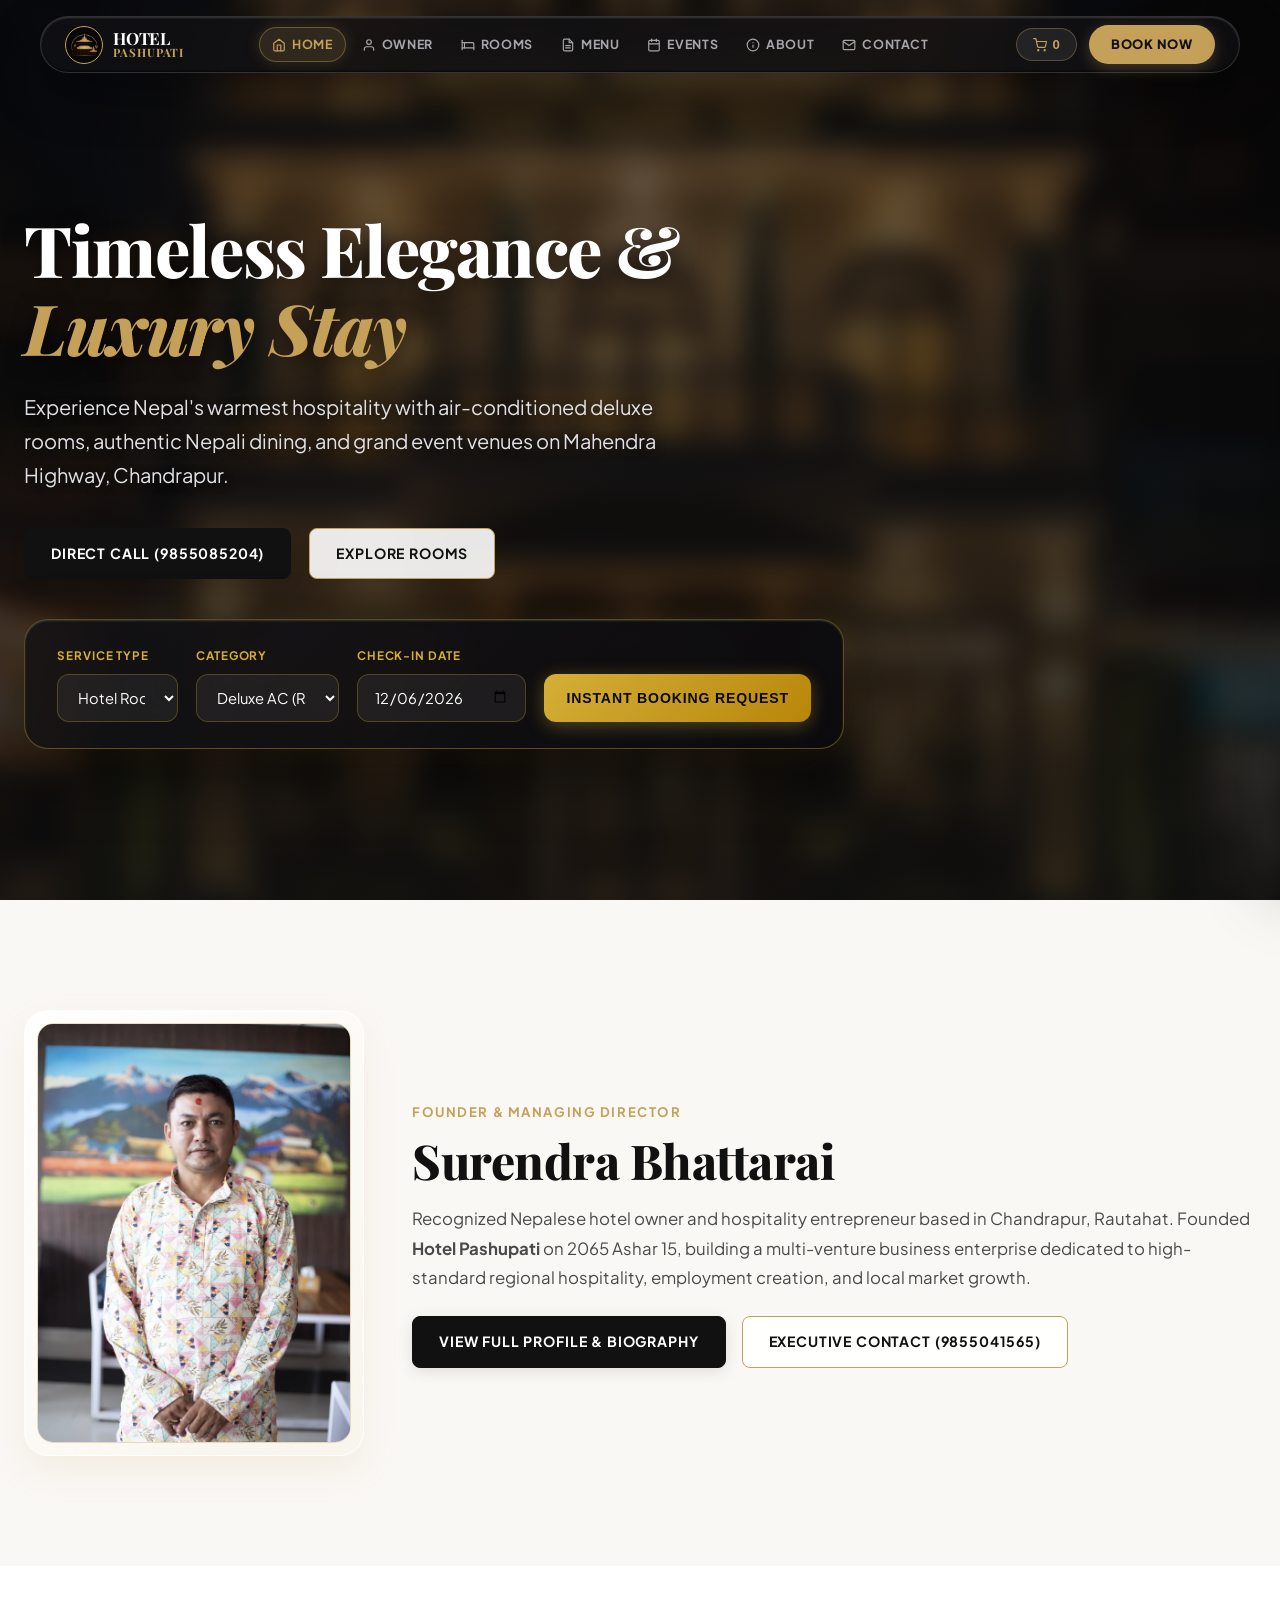
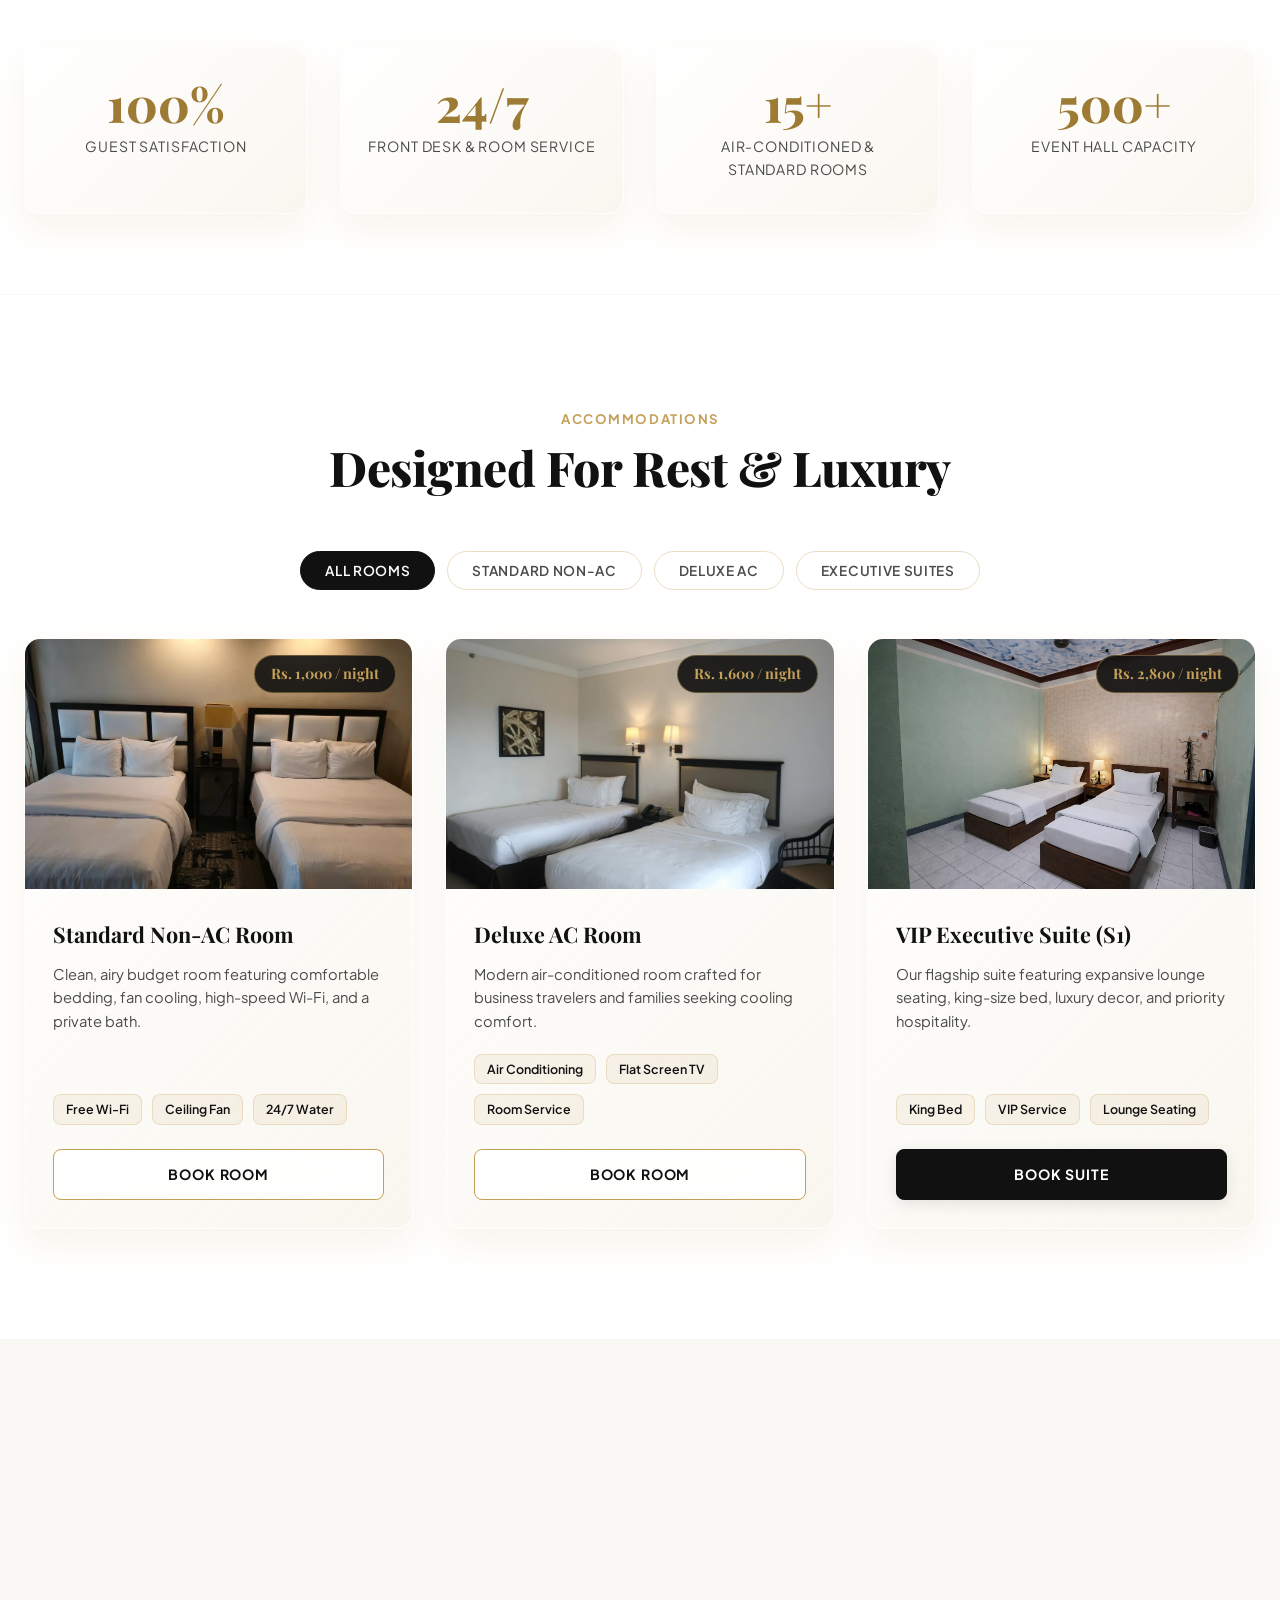
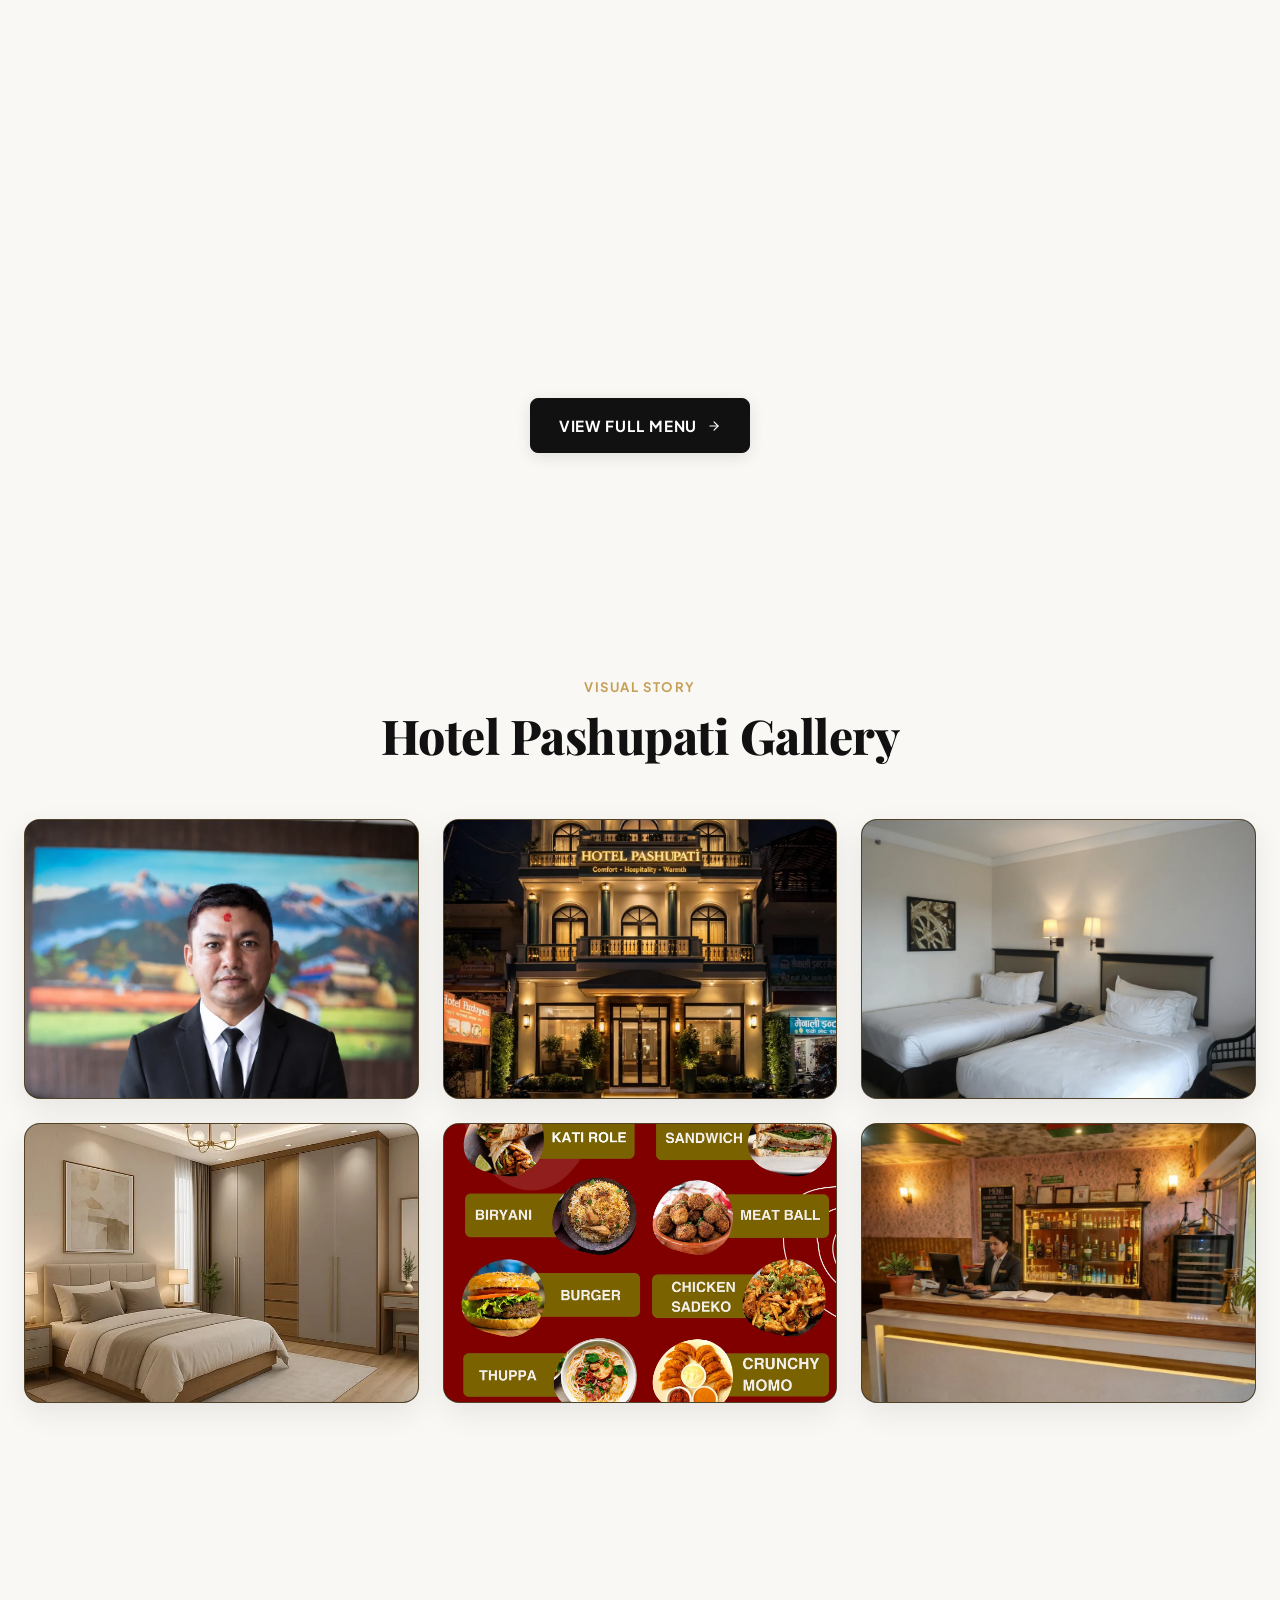
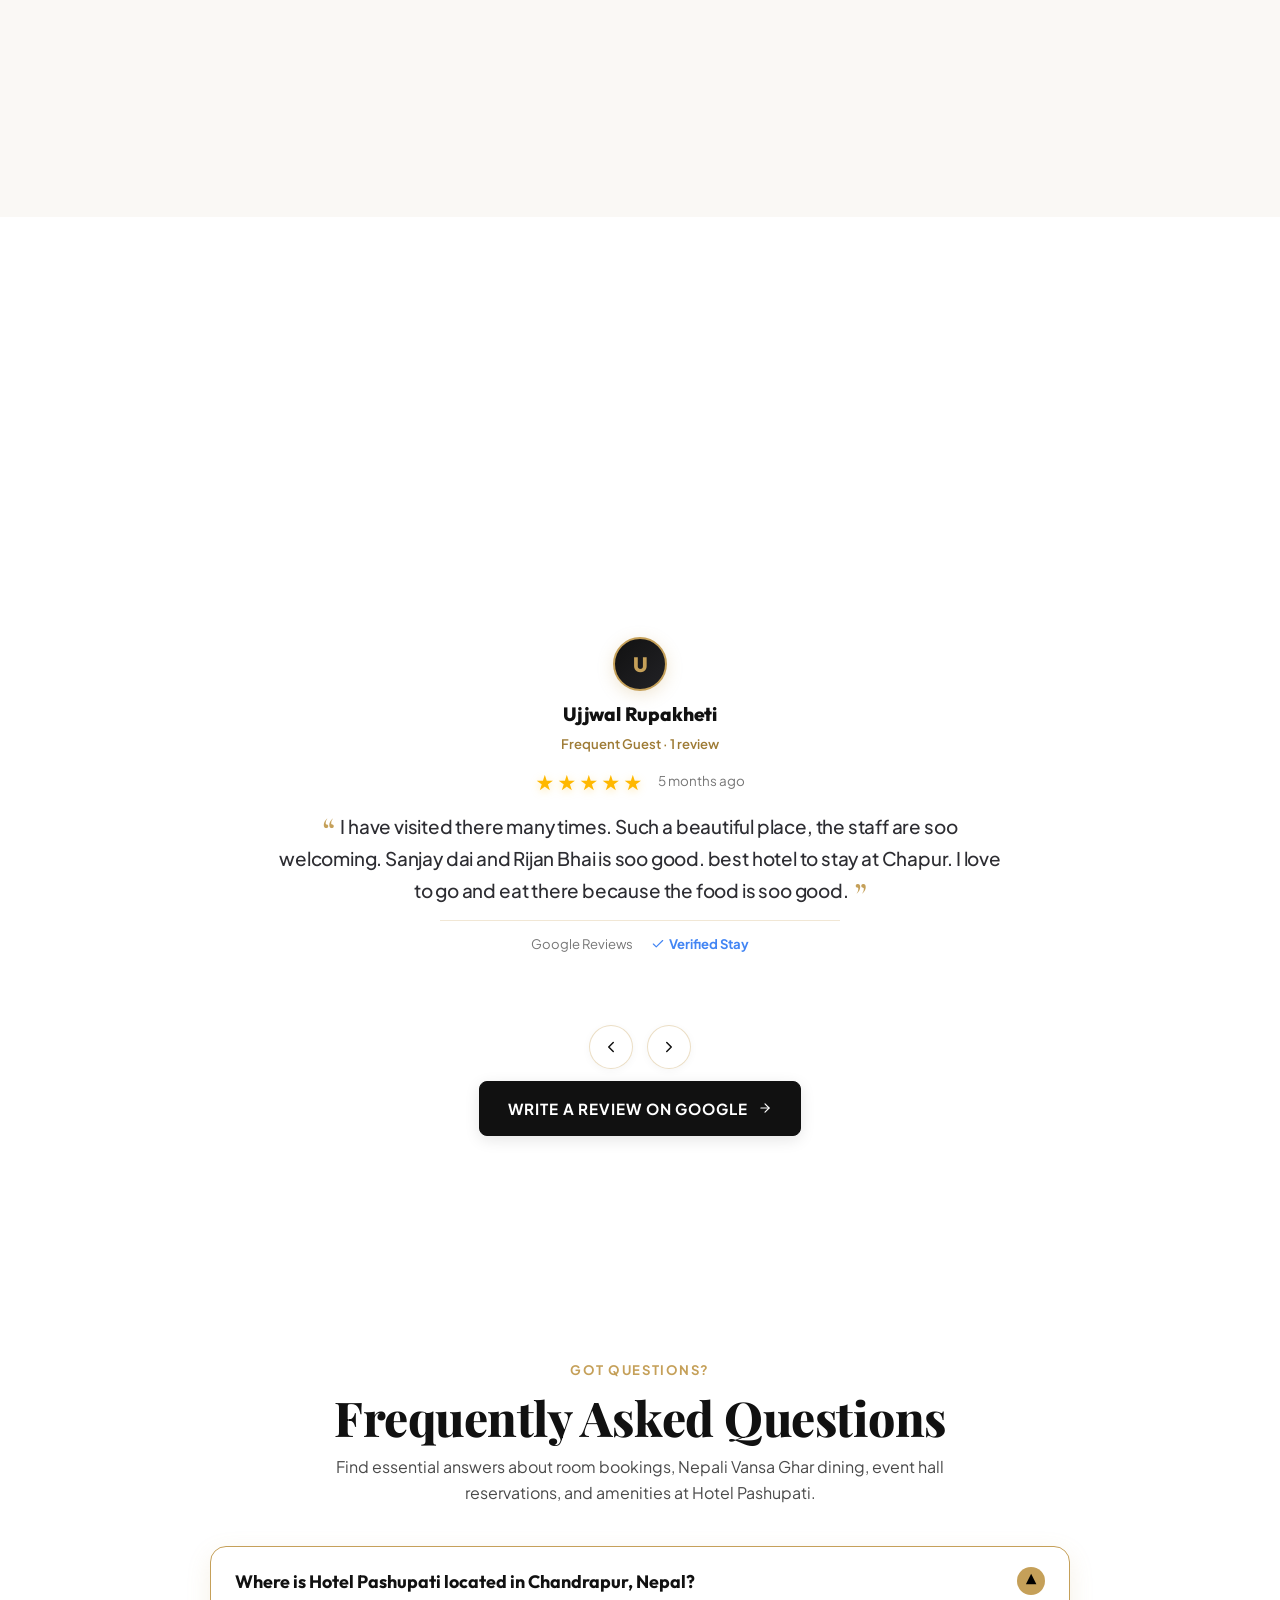
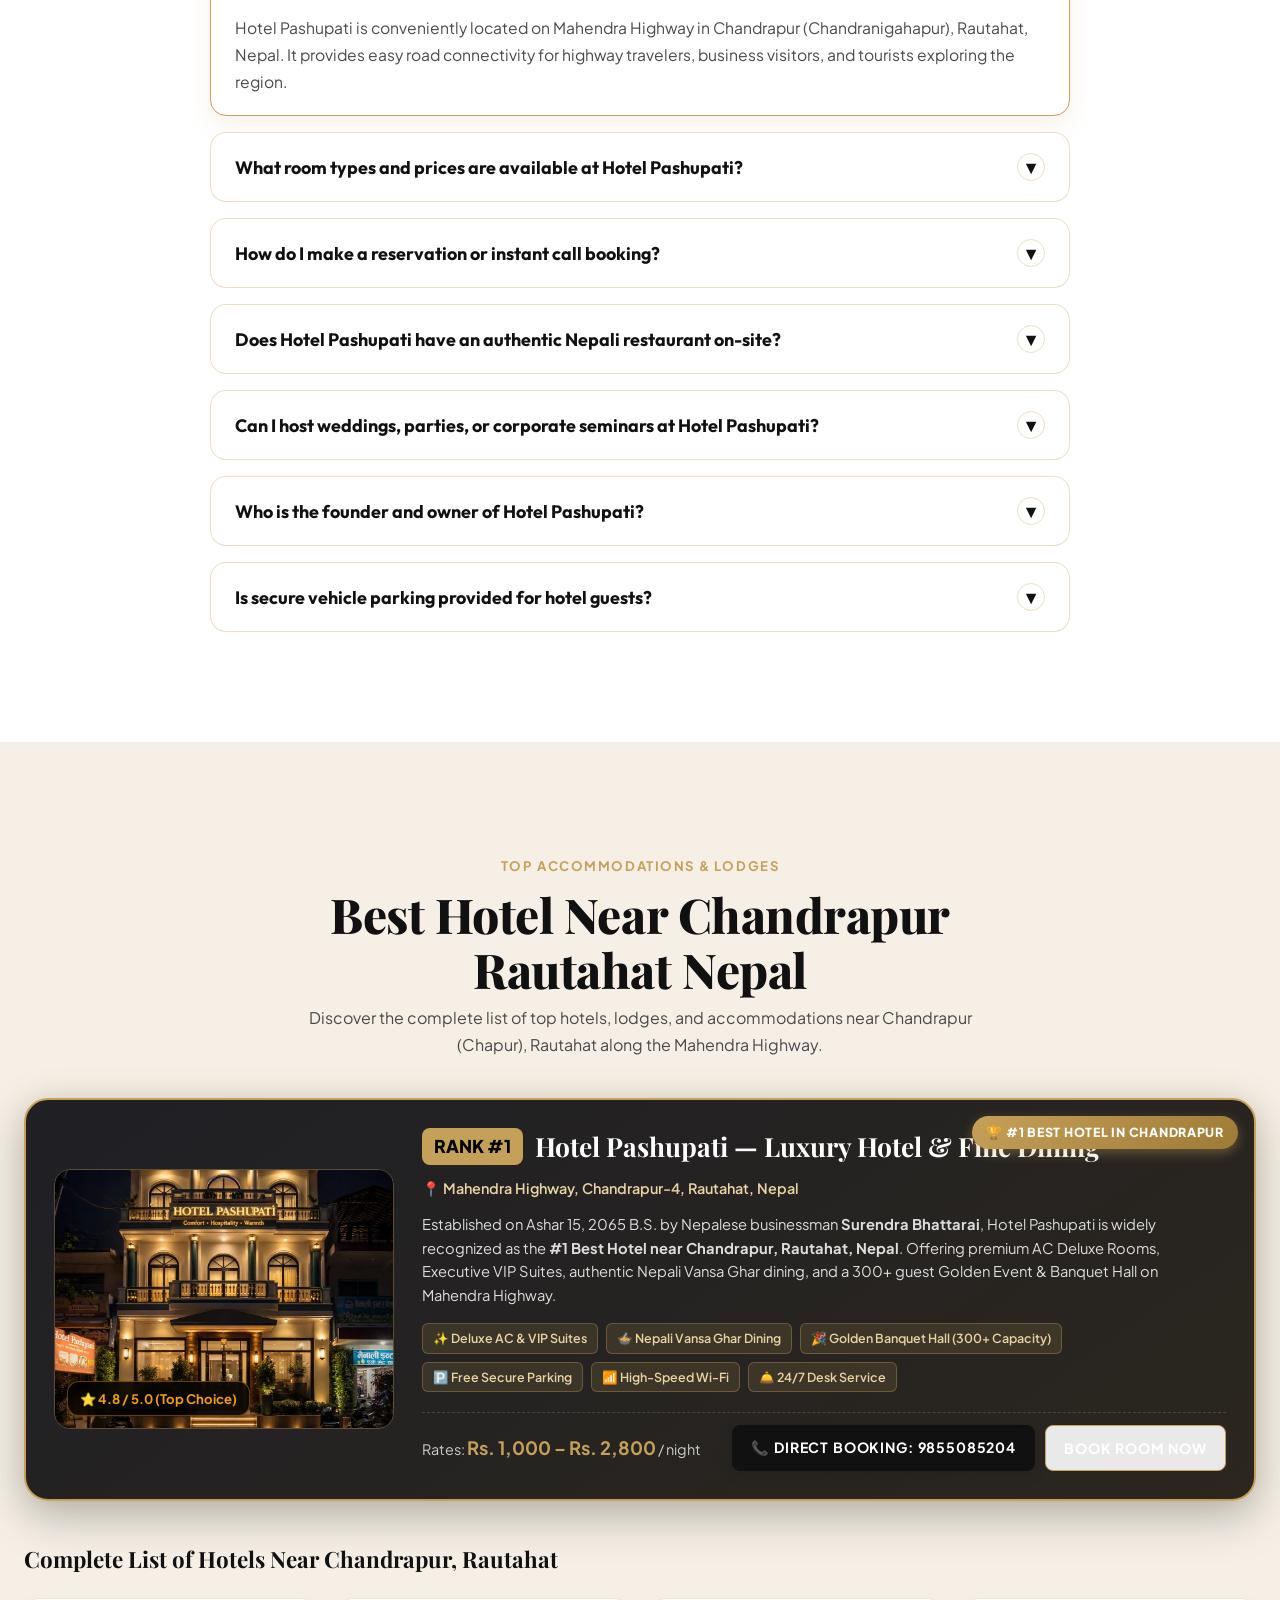
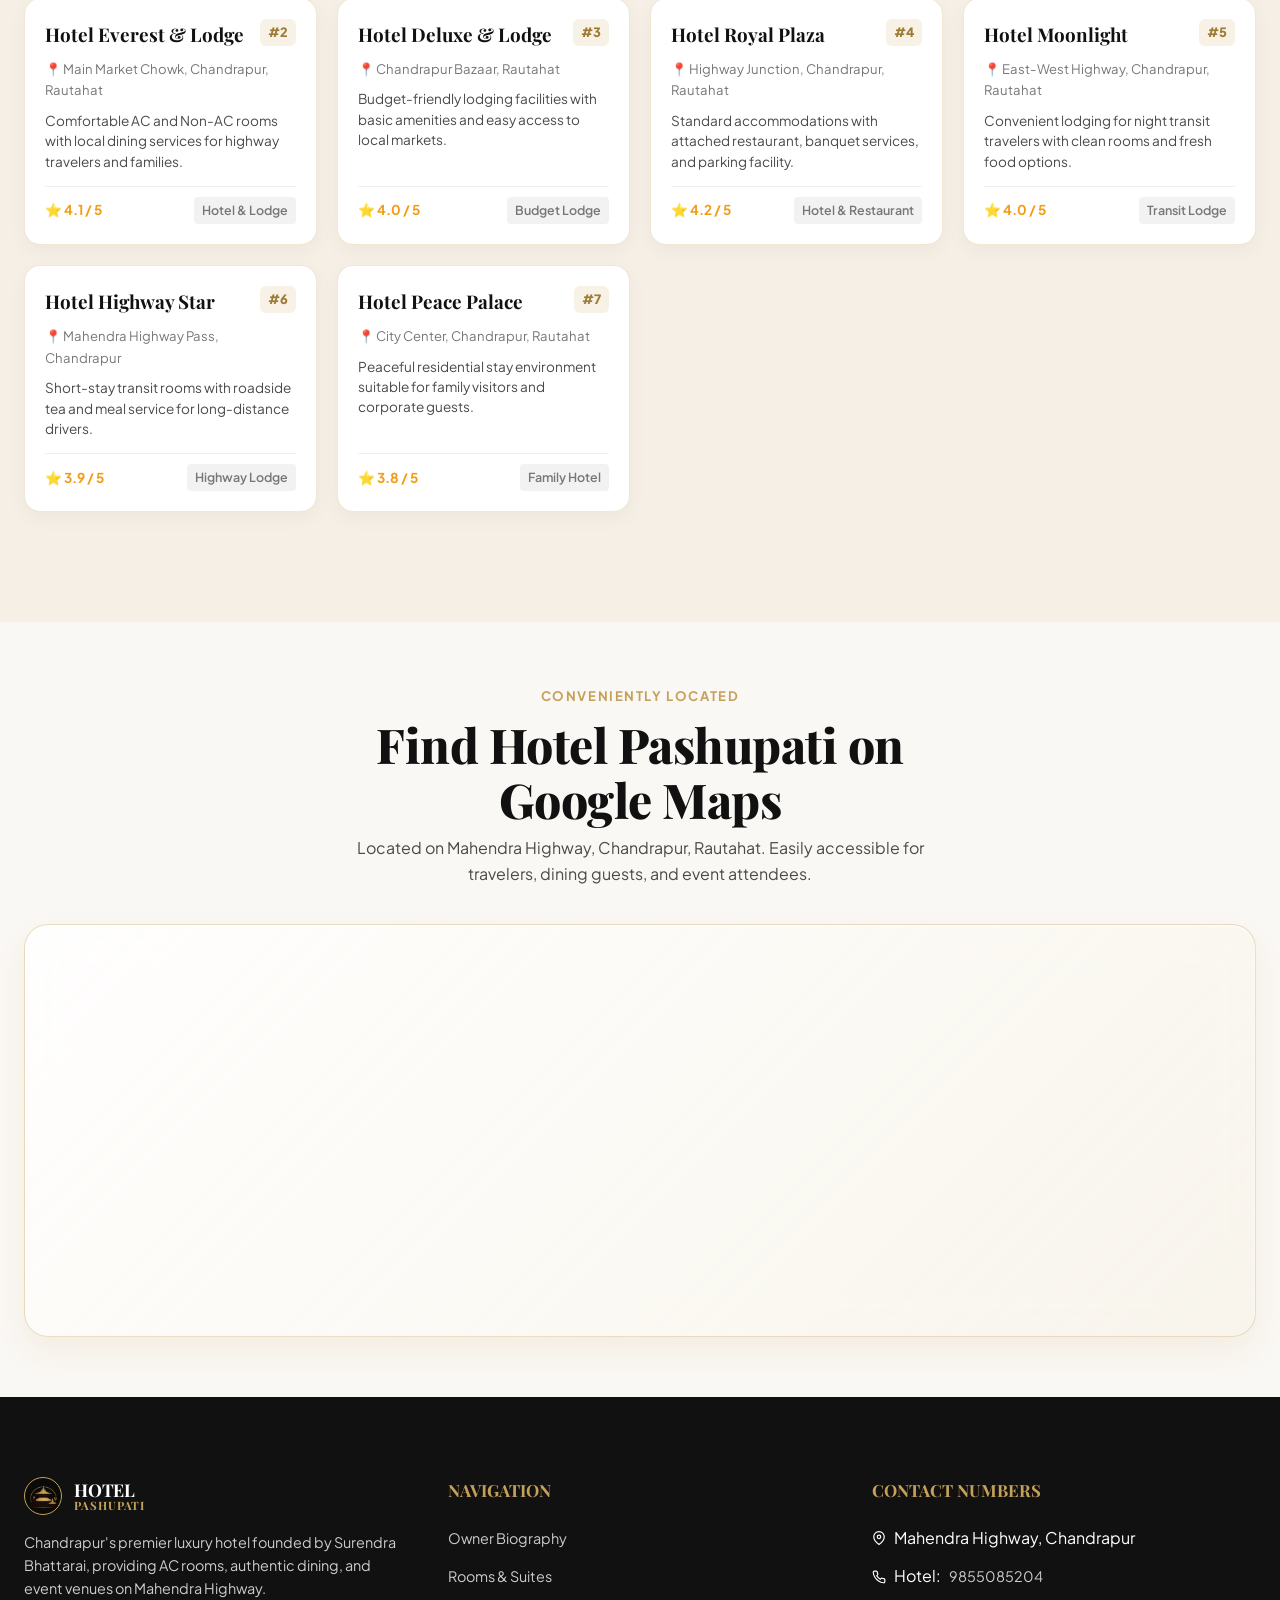
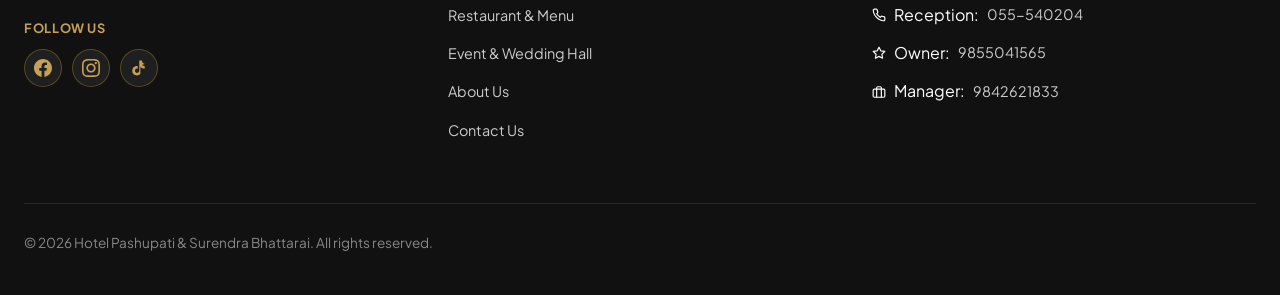
==== index.html @ 799043f8 "Convert images to WebP format and update HTML image loading references" ====
<!doctype html>
<html lang="en" prefix="og: http://ogp.me/ns#">

<head>
  <meta charset="utf-8" />
  <meta name="viewport" content="width=device-width, initial-scale=1" />

  <title>Hotel Pashupati Chandrapur | Luxury Hotel in Rautahat Nepal</title>
  <meta name="description"
    content="Experience refined comfort at Hotel Pashupati with elegant rooms, premium hospitality, exceptional dining, and modern facilities in Chandrapur, Nepal." />
  <meta name="keywords"
    content="Hotel Pashupati, Surendra Bhattarai, Surendra Bhattarai Hotel Pashupati, Hotel Owner Surendra Bhattarai, Hotel Chandrapur Rautahat, Best Hotel Near Chandrapur Rautahat Nepal, Best Hotels in Chandrapur Rautahat Nepal, Hotel List Chandrapur Rautahat Nepal" />
  <meta name="theme-color" content="#FFFFFF" />

  <link rel="canonical" href="https://hotelpashupati.com.np/" />

  <!-- Site Favicon & Google Search Results Icon (Placed at TOP of HEAD for Safari & Googlebot) -->
  <link rel="icon" type="image/png" sizes="512x512" href="favicon-512x512.png" />
  <link rel="icon" type="image/png" sizes="192x192" href="favicon-192x192.png" />
  <link rel="icon" type="image/png" sizes="144x144" href="favicon-144x144.png" />
  <link rel="icon" type="image/png" sizes="96x96" href="favicon-96x96.png" />
  <link rel="icon" type="image/png" sizes="48x48" href="favicon-48x48.png" />
  <link rel="icon" type="image/png" sizes="32x32" href="favicon-32x32.png" />
  <link rel="icon" type="image/png" sizes="16x16" href="favicon-16x16.png" />
  <link rel="icon" type="image/png" href="Logo.webp" />
  <link rel="shortcut icon" href="favicon.ico" />
  <link rel="apple-touch-icon" sizes="180x180" href="apple-touch-icon.png" />
  <link rel="manifest" href="site.webmanifest" />

  <link rel="preconnect" href="https://fonts.googleapis.com" />
  <link rel="preconnect" href="https://fonts.gstatic.com" crossorigin />
  <link rel="stylesheet"
    href="https://fonts.googleapis.com/css2?family=Cormorant+Garamond:ital,wght@0,400;0,600;0,700;1,400;1,600&family=Outfit:wght@300;400;500;600;700;800&family=Playfair+Display:ital,wght@0,400..900;1,400..900&family=Plus+Jakarta+Sans:wght@300;400;500;600;700;800&display=swap" />
  <link rel="stylesheet" href="style.css" />

  <script src="script.js" defer></script>
  <script src="testimonials.js" defer></script>

  <!-- Google Search FAQPage JSON-LD Rich Snippet Schema -->
  <script type="application/ld+json">
  {
    "@context": "https://schema.org",
    "@type": "FAQPage",
    "mainEntity": [
      {
        "@type": "Question",
        "name": "Where is Hotel Pashupati located in Chandrapur, Nepal?",
        "acceptedAnswer": {
          "@type": "Answer",
          "text": "Hotel Pashupati is located on Mahendra Highway in Chandrapur (Chandranigahapur), Rautahat, Nepal."
        }
      },
      {
        "@type": "Question",
        "name": "What room types and prices are available at Hotel Pashupati?",
        "acceptedAnswer": {
          "@type": "Answer",
          "text": "Hotel Pashupati offers Standard Non-AC (Rs. 1000), Deluxe AC Rooms (Rs. 1400-1800), and VIP Executive Suites (Rs. 2000-2800)."
        }
      },
      {
        "@type": "Question",
        "name": "How do I make a reservation or instant call booking?",
        "acceptedAnswer": {
          "@type": "Answer",
          "text": "You can place an instant call booking by dialing +977-9855085204 or 055-540204."
        }
      },
      {
        "@type": "Question",
        "name": "Does Hotel Pashupati have an authentic Nepali restaurant on-site?",
        "acceptedAnswer": {
          "@type": "Answer",
          "text": "Yes, Hotel Pashupati features Nepali Vansa Ghar & Fine Dining Restaurant serving authentic Nepali Thali sets, Newari feasts, and Continental dishes."
        }
      },
      {
        "@type": "Question",
        "name": "Who is the owner of Hotel Pashupati in Chandrapur?",
        "acceptedAnswer": {
          "@type": "Answer",
          "text": "Hotel Pashupati was founded and is managed by Nepalese hospitality entrepreneur Surendra Bhattarai."
        }
      }
    ]
  }
  </script>

  <!-- High EEAT & Verified Google Reviews JSON-LD Schema -->
  <script type="application/ld+json">
  {
    "@context": "https://schema.org",
    "@type": "Hotel",
    "@id": "https://hotelpashupati.com.np/#organization",
    "name": "Hotel Pashupati",
    "logo": "https://hotelpashupati.com.np/Logo.webp",
    "image": "https://hotelpashupati.com.np/Logo.webp",
    "description": "Premier luxury hotel in Chandrapur, Rautahat, founded by Surendra Bhattarai. Featuring Deluxe AC rooms, authentic dining, and banquet halls on Mahendra Highway.",
    "telephone": "+9779855085204",
    "email": "hotelpashupati204@gmail.com",
    "address": {
      "@type": "PostalAddress",
      "streetAddress": "Mahendra Highway",
      "addressLocality": "Chandrapur",
      "addressRegion": "Rautahat",
      "addressCountry": "NP"
    },
    "aggregateRating": {
      "@type": "AggregateRating",
      "ratingValue": "4.6",
      "reviewCount": "14",
      "bestRating": "5",
      "worstRating": "1"
    },
    "review": [
      {
        "@type": "Review",
        "author": { "@type": "Person", "name": "Bibek Acharya" },
        "datePublished": "2025-02-01",
        "reviewBody": "One of the best place around Chandrapur ( chapur) to stay and spacious to have official programs and events. Friendly staffs and nice food.",
        "reviewRating": { "@type": "Rating", "ratingValue": "4" }
      },
      {
        "@type": "Review",
        "author": { "@type": "Person", "name": "Mishan Singh" },
        "datePublished": "2025-09-01",
        "reviewBody": "I truly enjoyed my stay at Hotel Pashupati. From the warm welcome at check-in to the comfortable and spotless room, everything felt relaxing and genuine. The staff were kind and attentive, and the food was fresh and delicious. It honestly felt like a home away from home.",
        "reviewRating": { "@type": "Rating", "ratingValue": "5" }
      },
      {
        "@type": "Review",
        "author": { "@type": "Person", "name": "Ujjwal Rupakheti" },
        "datePublished": "2025-09-01",
        "reviewBody": "I have visited there many times. Such a beautiful place, the staff are soo welcoming. Sanjay dai and Rijan Bhai is soo good. best hotel to stay at Chapur. I love to go and eat there because the food is soo good.",
        "reviewRating": { "@type": "Rating", "ratingValue": "5" }
      },
      {
        "@type": "Review",
        "author": { "@type": "Person", "name": "Kishor Thapa" },
        "datePublished": "2025-08-01",
        "reviewBody": "Great service and overview in chandrapur",
        "reviewRating": { "@type": "Rating", "ratingValue": "5" }
      }
    ]
  }
  </script>

  <!-- Open Graph & Social Media Preview Cards (Facebook, Instagram, TikTok, WhatsApp) -->
  <meta property="og:image" content="https://hotelpashupati.com.np/Logo.webp" />
  <meta property="og:image:type" content="image/png" />
  <meta property="og:image:width" content="1024" />
  <meta property="og:image:height" content="1024" />
  <meta property="og:logo" content="https://hotelpashupati.com.np/Logo.webp" />
  <meta name="twitter:card" content="summary_large_image" />
  <meta name="twitter:image" content="https://hotelpashupati.com.np/Logo.webp" />

</head>

<body>

  <!-- Aesthetic Dark Liquid Glass & Vector SVG Icon Capsule Navigation -->
  <header>
    <div class="container">
      <div class="nav-glass-capsule">
        <nav>
          <a href="index.html" class="brand">
            <img src="Logo.webp?v=3" alt="Hotel Pashupati Logo" class="brand-logo-img"
              style="width:38px; height:38px; max-width:38px; max-height:38px; object-fit:contain; border-radius:50%; border:1.5px solid #C5A059; background:rgba(0,0,0,0.4); padding:2px; flex-shrink:0;"
              onerror="this.onerror=null;this.src='logo_web.webp';" />
            <div class="brand-name">Hotel <span>Pashupati</span></div>
          </a>

          <ul class="navlinks" id="primaryNav">
            <li>
              <a href="index.html" class="active">
                <svg class="nav-svg-icon" viewBox="0 0 24 24" fill="none" stroke="currentColor" stroke-width="2"
                  stroke-linecap="round" stroke-linejoin="round">
                  <path d="M3 9l9-7 9 7v11a2 2 0 0 1-2 2H5a2 2 0 0 1-2-2z"></path>
                  <polyline points="9 22 9 12 15 12 15 22"></polyline>
                </svg>
                Home
              </a>
            </li>
            <li>
              <a href="owner.html">
                <svg class="nav-svg-icon" viewBox="0 0 24 24" fill="none" stroke="currentColor" stroke-width="2"
                  stroke-linecap="round" stroke-linejoin="round">
                  <path d="M20 21v-2a4 4 0 0 0-4-4H8a4 4 0 0 0-4 4v2"></path>
                  <circle cx="12" cy="7" r="4"></circle>
                </svg>
                Owner
              </a>
            </li>
            <li>
              <a href="rooms.html">
                <svg class="nav-svg-icon" viewBox="0 0 24 24" fill="none" stroke="currentColor" stroke-width="2"
                  stroke-linecap="round" stroke-linejoin="round">
                  <path d="M2 4v16"></path>
                  <path d="M2 8h18a2 2 0 0 1 2 2v10"></path>
                  <path d="M2 17h20"></path>
                  <path d="M6 8v9"></path>
                </svg>
                Rooms
              </a>
            </li>

            <li>
              <a href="menu.html">
                <svg class="nav-svg-icon" viewBox="0 0 24 24" fill="none" stroke="currentColor" stroke-width="2"
                  stroke-linecap="round" stroke-linejoin="round">
                  <path d="M14 2H6a2 2 0 0 0-2 2v16a2 2 0 0 0 2 2h12a2 2 0 0 0 2-2V8z"></path>
                  <polyline points="14 2 14 8 20 8"></polyline>
                  <line x1="16" y1="13" x2="8" y2="13"></line>
                  <line x1="16" y1="17" x2="8" y2="17"></line>
                </svg>
                Menu
              </a>
            </li>
            <li>
              <a href="events.html">
                <svg class="nav-svg-icon" viewBox="0 0 24 24" fill="none" stroke="currentColor" stroke-width="2"
                  stroke-linecap="round" stroke-linejoin="round">
                  <rect x="3" y="4" width="18" height="18" rx="2" ry="2"></rect>
                  <line x1="16" y1="2" x2="16" y2="6"></line>
                  <line x1="8" y1="2" x2="8" y2="6"></line>
                  <line x1="3" y1="10" x2="21" y2="10"></line>
                </svg>
                Events
              </a>
            </li>
            <li>
              <a href="about.html">
                <svg class="nav-svg-icon" viewBox="0 0 24 24" fill="none" stroke="currentColor" stroke-width="2"
                  stroke-linecap="round" stroke-linejoin="round">
                  <circle cx="12" cy="12" r="10"></circle>
                  <line x1="12" y1="16" x2="12" y2="12"></line>
                  <line x1="12" y1="8" x2="12.01" y2="8"></line>
                </svg>
                About
              </a>
            </li>
            <li>
              <a href="contact.html">
                <svg class="nav-svg-icon" viewBox="0 0 24 24" fill="none" stroke="currentColor" stroke-width="2"
                  stroke-linecap="round" stroke-linejoin="round">
                  <path d="M4 4h16c1.1 0 2 .9 2 2v12c0 1.1-.9 2-2 2H4c-1.1 0-2-.9-2-2V6c0-1.1.9-2 2-2z"></path>
                  <polyline points="22,6 12,13 2,6"></polyline>
                </svg>
                Contact
              </a>
            </li>
          </ul>

          <div class="header-actions">
            <button onclick="openCart()" class="nav-cart-btn" aria-label="Shopping Cart">
              <svg class="nav-svg-icon" viewBox="0 0 24 24" fill="none" stroke="currentColor" stroke-width="2"
                stroke-linecap="round" stroke-linejoin="round">
                <circle cx="9" cy="21" r="1"></circle>
                <circle cx="20" cy="21" r="1"></circle>
                <path d="M1 1h4l2.68 13.39a2 2 0 0 0 2 1.61h9.72a2 2 0 0 0 2-1.61L23 6H6"></path>
              </svg>
              <span id="cart-count">0</span>
            </button>
            <a href="#booking" class="btn-nav-cta">Book Now</a>
            <button class="mobile-nav-toggle" id="menuToggle" aria-label="Toggle Navigation"><svg width="20" height="20"
                viewBox="0 0 24 24" fill="none" stroke="currentColor" stroke-width="2" stroke-linecap="round"
                stroke-linejoin="round">
                <line x1="3" y1="12" x2="21" y2="12"></line>
                <line x1="3" y1="6" x2="21" y2="6"></line>
                <line x1="3" y1="18" x2="21" y2="18"></line>
              </svg></button>
          </div>
        </nav>
      </div>
    </div>
  </header>

  <!-- Minimal Luxury Hero Section -->
  <section class="hero">
    <div class="hero-slides-wrapper">
      <div class="hero-slide active" style="background-image: url('Hotelpashupati.webp');"></div>
      <div class="hero-slide" style="background-image: url('1.webp');"></div>
      <div class="hero-slide" style="background-image: url('Reception.webp');"></div>
      <div class="hero-slide" style="background-image: url('5.webp');"></div>
    </div>
    <div class="hero-overlay"></div>

    <div class="container">
      <div class="hero-content reveal">
        <h1 class="hero-title">
          Timeless Elegance & <span>Luxury Stay</span>
        </h1>
        <p class="hero-subtitle">
          Experience Nepal's warmest hospitality with air-conditioned deluxe rooms, authentic Nepali dining, and grand
          event venues on Mahendra Highway, Chandrapur.
        </p>

        <div class="hero-cta-group">
          <a href="tel:+9779855085204" onclick="return handleBooking(event, '+9779855085204')" class="btn btn-primary">
            Direct Call (9855085204)
          </a>
          <a href="#rooms" class="btn btn-outline">Explore Rooms</a>
        </div>

        <!-- Liquid Glass Quick Booking Form Strip -->
        <div class="quick-booking-card liquid-glass" id="booking">
          <form id="bookingForm" onsubmit="return handleBooking(event, '+9779855085204')">
            <div class="booking-form-grid">
              <div class="form-group">
                <label for="service">Service Type</label>
                <select id="service" class="form-control" onchange="openBookingModal(this.value)">
                  <option value="room">Hotel Room</option>
                  <option value="hall">Event Hall</option>
                  <option value="dining">Restaurant Dining</option>
                </select>
              </div>
              <div class="form-group">
                <label for="roomType">Category</label>
                <select id="roomType" class="form-control" onchange="openBookingModal(this.value)">
                  <option value="ac">Deluxe AC (Rs. 1,600 / night)</option>
                  <option value="nonac">Standard Non-AC (Rs. 1,000 / night)</option>
                  <option value="suite">Executive Suite (Rs. 2,800 / night)</option>
                </select>
              </div>
              <div class="form-group">
                <label for="checkinDate">Check-in Date</label>
                <input type="date" id="checkinDate" class="form-control" onchange="openBookingModal()">
              </div>
              <div class="form-group">
                <button type="submit" class="btn-liquid-booking">
                  Instant Booking Request
                </button>
              </div>
            </div>
          </form>
        </div>
      </div>
    </div>
  </section>

  <!-- Meet The Founder & Owner Section -->
  <section class="section" style="background:var(--bg-secondary);">
    <div class="container">
      <div class="founder-grid">
        <div class="liquid-glass reveal" style="padding:12px; border-radius:var(--radius-lg); text-align:center;">
          <img src="Owner.webp" alt="Surendra Bhattarai - Hotel Owner & Nepalese Hospitality Entrepreneur"
            style="width:100%; border-radius:var(--radius-md); display:block; border:1px solid var(--border-gold); max-height:420px; object-fit:cover; object-position:top center;">
        </div>

        <div class="reveal">
          <span class="section-tag">Founder & Managing Director</span>
          <h2 class="section-title" style="margin-bottom:16px;">Surendra Bhattarai</h2>
          <p style="font-size:1.05rem; color:var(--text-secondary); line-height:1.75; margin-bottom:24px;">
            Recognized Nepalese hotel owner and hospitality entrepreneur based in Chandrapur, Rautahat. Founded
            <strong>Hotel Pashupati</strong> on 2065 Ashar 15, building a multi-venture business enterprise dedicated to
            high-standard regional hospitality, employment creation, and local market growth.
          </p>
          <div style="display:flex; gap:16px; flex-wrap:wrap;">
            <a href="owner.html" class="btn btn-primary">View Full Profile & Biography</a>
            <a href="tel:+9779855041565" onclick="return handleBooking(event, '+9779855041565')"
              class="btn btn-outline">Executive Contact (9855041565)</a>
          </div>
        </div>
      </div>
    </div>
  </section>

  <!-- Statistics & Highlights Section -->
  <section class="stats-section">
    <div class="container">
      <div class="stats-grid">
        <div class="stat-card liquid-glass reveal">
          <div class="stat-number">100%</div>
          <div class="stat-label">Guest Satisfaction</div>
        </div>
        <div class="stat-card liquid-glass reveal">
          <div class="stat-number">24/7</div>
          <div class="stat-label">Front Desk & Room Service</div>
        </div>
        <div class="stat-card liquid-glass reveal">
          <div class="stat-number">15+</div>
          <div class="stat-label">Air-Conditioned & Standard Rooms</div>
        </div>
        <div class="stat-card liquid-glass reveal">
          <div class="stat-number">500+</div>
          <div class="stat-label">Event Hall Capacity</div>
        </div>
      </div>
    </div>
  </section>

  <!-- Featured Rooms Showcase -->
  <section class="section" id="rooms">
    <div class="container">
      <div class="section-header reveal">
        <span class="section-tag">Accommodations</span>
        <h2 class="section-title">Designed For Rest & Luxury</h2>
      </div>

      <!-- Filter Tabs -->
      <div class="filter-tabs reveal">
        <button class="tab-btn active" data-category="all" onclick="filterRooms('all')">All Rooms</button>
        <button class="tab-btn" data-category="nonac" onclick="filterRooms('nonac')">Standard Non-AC</button>
        <button class="tab-btn" data-category="ac" onclick="filterRooms('ac')">Deluxe AC</button>
        <button class="tab-btn" data-category="sweet" onclick="filterRooms('sweet')">Executive Suites</button>
      </div>

      <div class="cards-grid">
        <!-- Room 1 -->
        <div class="room-card liquid-glass reveal" data-category="nonac">
          <div class="room-image-wrapper">
            <img src="3.webp" alt="Standard Non-AC Room" loading="lazy">
            <div class="room-price-tag">Rs. 1,000 / night</div>
          </div>
          <div class="room-card-content">
            <h3 class="room-card-title">Standard Non-AC Room</h3>
            <p class="room-card-desc">Clean, airy budget room featuring comfortable bedding, fan cooling, high-speed
              Wi-Fi, and a private bath.</p>
            <div class="room-amenities">
              <span class="amenity-chip">Free Wi-Fi</span>
              <span class="amenity-chip">Ceiling Fan</span>
              <span class="amenity-chip">24/7 Water</span>
            </div>
            <a href="tel:+9779855085204" onclick="return handleBooking(event, '+9779855085204')"
              class="btn btn-outline">Book Room</a>
          </div>
        </div>

        <!-- Room 2 -->
        <div class="room-card liquid-glass reveal" data-category="ac">
          <div class="room-image-wrapper">
            <img src="1.webp" alt="Deluxe AC Room" loading="lazy">
            <div class="room-price-tag">Rs. 1,600 / night</div>
          </div>
          <div class="room-card-content">
            <h3 class="room-card-title">Deluxe AC Room</h3>
            <p class="room-card-desc">Modern air-conditioned room crafted for business travelers and families seeking
              cooling comfort.</p>
            <div class="room-amenities">
              <span class="amenity-chip">Air Conditioning</span>
              <span class="amenity-chip">Flat Screen TV</span>
              <span class="amenity-chip">Room Service</span>
            </div>
            <a href="tel:+9779855085204" onclick="return handleBooking(event, '+9779855085204')"
              class="btn btn-outline">Book Room</a>
          </div>
        </div>

        <!-- Room 3 -->
        <div class="room-card liquid-glass reveal" data-category="sweet">
          <div class="room-image-wrapper">
            <img src="207.webp" alt="Executive Suite" loading="lazy">
            <div class="room-price-tag">Rs. 2,800 / night</div>
          </div>
          <div class="room-card-content">
            <h3 class="room-card-title">VIP Executive Suite (S1)</h3>
            <p class="room-card-desc">Our flagship suite featuring expansive lounge seating, king-size bed, luxury
              decor, and priority hospitality.</p>
            <div class="room-amenities">
              <span class="amenity-chip">King Bed</span>
              <span class="amenity-chip">VIP Service</span>
              <span class="amenity-chip">Lounge Seating</span>
            </div>
            <a href="tel:+9779855085204" onclick="return handleBooking(event, '+9779855085204')"
              class="btn btn-primary">Book Suite</a>
          </div>
        </div>
      </div>
    </div>
  </section>

  <!-- Culinary & Dining Feature -->
  <section class="section" style="background: var(--bg-secondary);" id="dining">
    <div class="container">
      <div class="section-header reveal">
        <span class="section-tag">Culinary Delight</span>
        <h2 class="section-title">Nepali Vansa Ghar & Continental Cuisine</h2>
      </div>

      <div class="menu-slider-container reveal">
        <div class="menu-slider-track">
          <!-- Item 1 -->
          <div class="menu-item-card liquid-glass">
            <div class="menu-item-header">
              <div class="menu-item-name">Bardali Thali Set</div>
              <div class="menu-item-price">Rs. 495</div>
            </div>
            <p class="menu-item-desc">Traditional Nepali thali with rice, black lentils, vegetable curry, ghee, pickle,
              and meat curry.</p>
            <div class="menu-item-actions">
              <div class="quantity-stepper">
                <button onclick="changeQuantity(this, -1)">-</button>
                <input type="number" class="quantity-input" value="1" min="1">
                <button onclick="changeQuantity(this, 1)">+</button>
              </div>
              <button onclick="addToCart('Bardali Thali Set', 495, event)" class="btn btn-primary"
                style="padding:8px 16px; font-size:0.82rem;">Add to Order</button>
            </div>
          </div>

          <!-- Item 2 -->
          <div class="menu-item-card liquid-glass">
            <div class="menu-item-header">
              <div class="menu-item-name">Special Chicken Khaja</div>
              <div class="menu-item-price">Rs. 385</div>
            </div>
            <p class="menu-item-desc">Chicken fry, beaten rice (chiura), roasted soya beans, potato curry, and homemade
              chutney.</p>
            <div class="menu-item-actions">
              <div class="quantity-stepper">
                <button onclick="changeQuantity(this, -1)">-</button>
                <input type="number" class="quantity-input" value="1" min="1">
                <button onclick="changeQuantity(this, 1)">+</button>
              </div>
              <button onclick="addToCart('Special Chicken Khaja', 385, event)" class="btn btn-primary"
                style="padding:8px 16px; font-size:0.82rem;">Add to Order</button>
            </div>
          </div>

          <!-- Item 3 -->
          <div class="menu-item-card liquid-glass">
            <div class="menu-item-header">
              <div class="menu-item-name">Newari Special Feast</div>
              <div class="menu-item-price">Rs. 720</div>
            </div>
            <p class="menu-item-desc">Authentic Newari culinary set with samay baji, choila, egg, bara, and traditional
              herbs.</p>
            <div class="menu-item-actions">
              <div class="quantity-stepper">
                <button onclick="changeQuantity(this, -1)">-</button>
                <input type="number" class="quantity-input" value="1" min="1">
                <button onclick="changeQuantity(this, 1)">+</button>
              </div>
              <button onclick="addToCart('Newari Special Feast', 720, event)" class="btn btn-primary"
                style="padding:8px 16px; font-size:0.82rem;">Add to Order</button>
            </div>
          </div>

          <!-- Item 4 -->
          <div class="menu-item-card liquid-glass">
            <div class="menu-item-header">
              <div class="menu-item-name">Mutton Tawa Special</div>
              <div class="menu-item-price">Rs. 400</div>
            </div>
            <p class="menu-item-desc">Sizzling mutton tawa fry seasoned with garlic, ginger, and aromatic local
              Himalayan spices.</p>
            <div class="menu-item-actions">
              <div class="quantity-stepper">
                <button onclick="changeQuantity(this, -1)">-</button>
                <input type="number" class="quantity-input" value="1" min="1">
                <button onclick="changeQuantity(this, 1)">+</button>
              </div>
              <button onclick="addToCart('Mutton Tawa Special', 400, event)" class="btn btn-primary"
                style="padding:8px 16px; font-size:0.82rem;">Add to Order</button>
            </div>
          </div>

          <!-- Item 5 -->
          <div class="menu-item-card liquid-glass">
            <div class="menu-item-header">
              <div class="menu-item-name">Paneer Butter Masala</div>
              <div class="menu-item-price">Rs. 280</div>
            </div>
            <p class="menu-item-desc">Rich and creamy cottage cheese curry simmered in butter tomato gravy with fresh
              herbs.</p>
            <div class="menu-item-actions">
              <div class="quantity-stepper">
                <button onclick="changeQuantity(this, -1)">-</button>
                <input type="number" class="quantity-input" value="1" min="1">
                <button onclick="changeQuantity(this, 1)">+</button>
              </div>
              <button onclick="addToCart('Paneer Butter Masala', 280, event)" class="btn btn-primary"
                style="padding:8px 16px; font-size:0.82rem;">Add to Order</button>
            </div>
          </div>
        </div>

        <!-- Manual Slider Control Arrows -->
        <div class="menu-slider-controls">
          <button class="menu-slider-arrow" onclick="slideMenuTrack(-1, this)" aria-label="Previous Slide">
            <svg class="nav-svg-icon" viewBox="0 0 24 24" fill="none" stroke="currentColor" stroke-width="2"
              stroke-linecap="round" stroke-linejoin="round">
              <polyline points="15 18 9 12 15 6"></polyline>
            </svg>
          </button>
          <button class="menu-slider-arrow" onclick="slideMenuTrack(1, this)" aria-label="Next Slide">
            <svg class="nav-svg-icon" viewBox="0 0 24 24" fill="none" stroke="currentColor" stroke-width="2"
              stroke-linecap="round" stroke-linejoin="round">
              <polyline points="9 18 15 12 9 6"></polyline>
            </svg>
          </button>
        </div>
      </div>

      <!-- Redirect Button to Full Menu Section -->
      <div style="text-align:center; margin-top:32px;" class="reveal">
        <a href="menu.html" class="btn btn-primary"
          style="display:inline-flex; align-items:center; gap:10px; padding:14px 28px; font-size:0.95rem;">
          View Full Menu
          <svg class="nav-svg-icon" viewBox="0 0 24 24" fill="none" stroke="currentColor" stroke-width="2"
            stroke-linecap="round" stroke-linejoin="round">
            <line x1="5" y1="12" x2="19" y2="12"></line>
            <polyline points="12 5 19 12 12 19"></polyline>
          </svg>
        </a>
      </div>
    </div>
  </section>

  <!-- Image Gallery (Balanced 3x2 Grid with Uncropped Portraits) -->
  <section class="section" style="background: var(--bg-secondary);" id="gallery">
    <div class="container">
      <div class="section-header reveal">
        <span class="section-tag">Visual Story</span>
        <h2 class="section-title">Hotel Pashupati Gallery</h2>
      </div>

      <div class="gallery-grid">

        <!-- 1. Surendra Bhattarai Image (FIRST POSITION) -->
        <div class="gallery-item reveal">
          <img src="Surendra Bhattarai.webp" alt="Surendra Bhattarai - Founder & Managing Director">
          <div class="gallery-caption">
            <span>Surendra Bhattarai - Founder & MD</span>
            <div class="gallery-caption-icon">
              <svg class="nav-svg-icon" viewBox="0 0 24 24" fill="none" stroke="currentColor" stroke-width="2"
                stroke-linecap="round" stroke-linejoin="round">
                <circle cx="11" cy="11" r="8"></circle>
                <line x1="21" y1="21" x2="16.65" y2="16.65"></line>
              </svg>
            </div>
          </div>
        </div>

        <!-- 2. Main Hotel Image -->
        <div class="gallery-item reveal">
          <img src="Hotelpashupati.webp" alt="Hotel Pashupati Highway Frontage">
          <div class="gallery-caption">
            <span>Main Hotel Highway Frontage</span>
            <div class="gallery-caption-icon">
              <svg class="nav-svg-icon" viewBox="0 0 24 24" fill="none" stroke="currentColor" stroke-width="2"
                stroke-linecap="round" stroke-linejoin="round">
                <circle cx="11" cy="11" r="8"></circle>
                <line x1="21" y1="21" x2="16.65" y2="16.65"></line>
              </svg>
            </div>
          </div>
        </div>

        <!-- 3. Room 1 (Executive Suite) -->
        <div class="gallery-item reveal">
          <img src="1.webp" alt="Executive Suite Accommodation">
          <div class="gallery-caption">
            <span>Executive Suite Room</span>
            <div class="gallery-caption-icon">
              <svg class="nav-svg-icon" viewBox="0 0 24 24" fill="none" stroke="currentColor" stroke-width="2"
                stroke-linecap="round" stroke-linejoin="round">
                <circle cx="11" cy="11" r="8"></circle>
                <line x1="21" y1="21" x2="16.65" y2="16.65"></line>
              </svg>
            </div>
          </div>
        </div>

        <!-- 4. Banquet Hall -->
        <div class="gallery-item reveal">
          <img src="4.webp" alt="Grand Wedding & Party Event Hall">
          <div class="gallery-caption">
            <span>Event & Wedding Banquet Hall</span>
            <div class="gallery-caption-icon">
              <svg class="nav-svg-icon" viewBox="0 0 24 24" fill="none" stroke="currentColor" stroke-width="2"
                stroke-linecap="round" stroke-linejoin="round">
                <circle cx="11" cy="11" r="8"></circle>
                <line x1="21" y1="21" x2="16.65" y2="16.65"></line>
              </svg>
            </div>
          </div>
        </div>

        <!-- 5. Fine Dining Restaurant (5.webp) -->
        <div class="gallery-item reveal">
          <img src="5.webp" alt="Restaurant Fine Dining Area">
          <div class="gallery-caption">
            <span>Fine Dining Restaurant Area</span>
            <div class="gallery-caption-icon">
              <svg class="nav-svg-icon" viewBox="0 0 24 24" fill="none" stroke="currentColor" stroke-width="2"
                stroke-linecap="round" stroke-linejoin="round">
                <circle cx="11" cy="11" r="8"></circle>
                <line x1="21" y1="21" x2="16.65" y2="16.65"></line>
              </svg>
            </div>
          </div>
        </div>

        <!-- 6. Welcome Reception -->
        <div class="gallery-item reveal">
          <img src="Reception.webp" alt="24/7 Hotel Reception Desk">
          <div class="gallery-caption">
            <span>24/7 Welcome Reception</span>
            <div class="gallery-caption-icon">
              <svg class="nav-svg-icon" viewBox="0 0 24 24" fill="none" stroke="currentColor" stroke-width="2"
                stroke-linecap="round" stroke-linejoin="round">
                <circle cx="11" cy="11" r="8"></circle>
                <line x1="21" y1="21" x2="16.65" y2="16.65"></line>
              </svg>
            </div>
          </div>
        </div>

        <!-- 7. Room 2 (Deluxe AC Room) -->
        <div class="gallery-item reveal">
          <img src="2.webp" alt="Deluxe Air-Conditioned Room">
          <div class="gallery-caption">
            <span>Deluxe AC Room</span>
            <div class="gallery-caption-icon">
              <svg class="nav-svg-icon" viewBox="0 0 24 24" fill="none" stroke="currentColor" stroke-width="2"
                stroke-linecap="round" stroke-linejoin="round">
                <circle cx="11" cy="11" r="8"></circle>
                <line x1="21" y1="21" x2="16.65" y2="16.65"></line>
              </svg>
            </div>
          </div>
        </div>

        <!-- 8. Deluxe Room 207 Interior (207.webp) -->
        <div class="gallery-item reveal">
          <img src="207.webp" alt="Deluxe Room 207 Interior">
          <div class="gallery-caption">
            <span>Deluxe Room 207 Interior</span>
            <div class="gallery-caption-icon">
              <svg class="nav-svg-icon" viewBox="0 0 24 24" fill="none" stroke="currentColor" stroke-width="2"
                stroke-linecap="round" stroke-linejoin="round">
                <circle cx="11" cy="11" r="8"></circle>
                <line x1="21" y1="21" x2="16.65" y2="16.65"></line>
              </svg>
            </div>
          </div>
        </div>

        <!-- 9. Hotel Exterior 1 -->
        <div class="gallery-item reveal">
          <img src="hotel out look.webp" alt="Hotel Pashupati Building Exterior">
          <div class="gallery-caption">
            <span>Hotel Exterior View</span>
            <div class="gallery-caption-icon">
              <svg class="nav-svg-icon" viewBox="0 0 24 24" fill="none" stroke="currentColor" stroke-width="2"
                stroke-linecap="round" stroke-linejoin="round">
                <circle cx="11" cy="11" r="8"></circle>
                <line x1="21" y1="21" x2="16.65" y2="16.65"></line>
              </svg>
            </div>
          </div>
        </div>

      </div>
    </div>
  </section>

  <!-- UNBOXED MINIMAL LUXURY AUTO-SLIDING VERIFIED GOOGLE REVIEWS SECTION (NO CONTROLS) -->
  <section class="section" id="reviews">
    <div class="container">
      <div class="section-header reveal">
        <span class="section-tag">Real Guest Feedback</span>
        <h2 class="section-title">Verified Google Business Reviews</h2>
      </div>

      <!-- Rating Summary Strip -->
      <div class="review-rating-summary reveal">
        <div class="google-badge">
          <span>G</span> Verified Google Business Listing
        </div>
        <div style="display:flex; align-items:center; gap:8px;">
          <span
            style="font-family:var(--font-heading); font-weight:800; font-size:1.8rem; color:var(--color-black);">4.6</span>
          <span class="stars-rating-summary">★★★★★</span>
          <span style="color:var(--text-secondary); font-size:0.9rem; font-weight:600;">(14 Real Guest Reviews)</span>
        </div>
      </div>

      <!-- Auto-Sliding Floating Reviews Carousel -->
      <div class="testimonial-carousel reveal">
        <div class="testimonial-slides">

          <!-- Slide 1: Mishan Singh -->
          <div class="testimonial-card">
            <div>
              <div class="review-header">
                <div class="review-avatar">M</div>
                <div class="review-meta">
                  <div class="review-author">Mishan Singh</div>
                  <div class="review-badge-tag">Verified Guest · 1 review</div>
                </div>
              </div>
              <div class="review-stars-row">
                <span class="star-icons">★★★★★</span>
                <span style="font-size:0.84rem; color:var(--text-muted);">5 months ago</span>
              </div>
              <p class="review-text">
                I truly enjoyed my stay at Hotel Pashupati. From the warm welcome at check-in to the comfortable and
                spotless room, everything felt relaxing and genuine. The staff were kind and attentive, and the food was
                fresh and delicious. It honestly felt like a home away from home.
              </p>
            </div>
            <div class="review-footer">
              <span>Google Reviews</span>
              <span class="google-verified-tag">
                <svg class="nav-svg-icon" viewBox="0 0 24 24" fill="none" stroke="currentColor" stroke-width="2"
                  stroke-linecap="round" stroke-linejoin="round">
                  <polyline points="20 6 9 17 4 12"></polyline>
                </svg>
                Verified Stay
              </span>
            </div>
          </div>

          <!-- Slide 2: Ujjwal Rupakheti -->
          <div class="testimonial-card">
            <div>
              <div class="review-header">
                <div class="review-avatar">U</div>
                <div class="review-meta">
                  <div class="review-author">Ujjwal Rupakheti</div>
                  <div class="review-badge-tag">Frequent Guest · 1 review</div>
                </div>
              </div>
              <div class="review-stars-row">
                <span class="star-icons">★★★★★</span>
                <span style="font-size:0.84rem; color:var(--text-muted);">5 months ago</span>
              </div>
              <p class="review-text">
                I have visited there many times. Such a beautiful place, the staff are soo welcoming. Sanjay dai and
                Rijan Bhai is soo good. best hotel to stay at Chapur. I love to go and eat there because the food is soo
                good.
              </p>
            </div>
            <div class="review-footer">
              <span>Google Reviews</span>
              <span class="google-verified-tag">
                <svg class="nav-svg-icon" viewBox="0 0 24 24" fill="none" stroke="currentColor" stroke-width="2"
                  stroke-linecap="round" stroke-linejoin="round">
                  <polyline points="20 6 9 17 4 12"></polyline>
                </svg>
                Verified Stay
              </span>
            </div>
          </div>

          <!-- Slide 3: Bibek Acharya -->
          <div class="testimonial-card">
            <div>
              <div class="review-header">
                <div class="review-avatar">B</div>
                <div class="review-meta">
                  <div class="review-author">Bibek Acharya</div>
                  <div class="review-badge-tag">Local Guide · 51 reviews · 240 photos</div>
                </div>
              </div>
              <div class="review-stars-row">
                <span class="star-icons">★★★★☆</span>
                <span style="font-size:0.84rem; color:var(--text-muted);">a year ago</span>
              </div>
              <p class="review-text">
                One of the best place around Chandrapur ( chapur) to stay and spacious to have official programs and
                events. Friendly staffs and nice food.
              </p>
            </div>
            <div class="review-footer">
              <span>Google Reviews</span>
              <span class="google-verified-tag">
                <svg class="nav-svg-icon" viewBox="0 0 24 24" fill="none" stroke="currentColor" stroke-width="2"
                  stroke-linecap="round" stroke-linejoin="round">
                  <polyline points="20 6 9 17 4 12"></polyline>
                </svg>
                Verified Event & Stay
              </span>
            </div>
          </div>

          <!-- Slide 4: Kishor Thapa -->
          <div class="testimonial-card">
            <div>
              <div class="review-header">
                <div class="review-avatar">K</div>
                <div class="review-meta">
                  <div class="review-author">Kishor Thapa</div>
                  <div class="review-badge-tag">Verified Guest · 1 review</div>
                </div>
              </div>
              <div class="review-stars-row">
                <span class="star-icons">★★★★★</span>
                <span style="font-size:0.84rem; color:var(--text-muted);">6 months ago</span>
              </div>
              <p class="review-text">
                Great service and overview in chandrapur
              </p>
            </div>
            <div class="review-footer">
              <span>Google Reviews</span>
              <span class="google-verified-tag">
                <svg class="nav-svg-icon" viewBox="0 0 24 24" fill="none" stroke="currentColor" stroke-width="2"
                  stroke-linecap="round" stroke-linejoin="round">
                  <polyline points="20 6 9 17 4 12"></polyline>
                </svg>
                Verified Stay
              </span>
            </div>
          </div>

          <!-- Slide 5: gracy mainali -->
          <div class="testimonial-card">
            <div>
              <div class="review-header">
                <div class="review-avatar">G</div>
                <div class="review-meta">
                  <div class="review-author">gracy mainali</div>
                  <div class="review-badge-tag">Verified Guest · 1 review</div>
                </div>
              </div>
              <div class="review-stars-row">
                <span class="star-icons">★★★★★</span>
                <span style="font-size:0.84rem; color:var(--text-muted);">5 months ago</span>
              </div>
              <p class="review-text">
                Great hotel and staff in pashupati and beautiful hotel
              </p>
            </div>
            <div class="review-footer">
              <span>Google Reviews</span>
              <span class="google-verified-tag">
                <svg class="nav-svg-icon" viewBox="0 0 24 24" fill="none" stroke="currentColor" stroke-width="2"
                  stroke-linecap="round" stroke-linejoin="round">
                  <polyline points="20 6 9 17 4 12"></polyline>
                </svg>
                Verified Stay
              </span>
            </div>
          </div>

          <!-- Slide 6: Aarjab Parajuli -->
          <div class="testimonial-card">
            <div>
              <div class="review-header">
                <div class="review-avatar">A</div>
                <div class="review-meta">
                  <div class="review-author">Aarjab Parajuli</div>
                  <div class="review-badge-tag">Local Guide · 14 reviews · 112 photos</div>
                </div>
              </div>
              <div class="review-stars-row">
                <span class="star-icons">★★★★★</span>
                <span style="font-size:0.84rem; color:var(--text-muted);">3 years ago</span>
              </div>
              <p class="review-text">
                Perfect place for night stay when you're travelling.
              </p>
            </div>
            <div class="review-footer">
              <span>Google Reviews</span>
              <span class="google-verified-tag">
                <svg class="nav-svg-icon" viewBox="0 0 24 24" fill="none" stroke="currentColor" stroke-width="2"
                  stroke-linecap="round" stroke-linejoin="round">
                  <polyline points="20 6 9 17 4 12"></polyline>
                </svg>
                Verified Traveler
              </span>
            </div>
          </div>

          <!-- Slide 7: Hari Karki -->
          <div class="testimonial-card">
            <div>
              <div class="review-header">
                <div class="review-avatar">H</div>
                <div class="review-meta">
                  <div class="review-author">Hari Karki</div>
                  <div class="review-badge-tag">Verified Guest · 1 review</div>
                </div>
              </div>
              <div class="review-stars-row">
                <span class="star-icons">★★★★★</span>
                <span style="font-size:0.84rem; color:var(--text-muted);">6 months ago</span>
              </div>
              <p class="review-text">
                Best hotel
              </p>
            </div>
            <div class="review-footer">
              <span>Google Reviews</span>
              <span class="google-verified-tag">
                <svg class="nav-svg-icon" viewBox="0 0 24 24" fill="none" stroke="currentColor" stroke-width="2"
                  stroke-linecap="round" stroke-linejoin="round">
                  <polyline points="20 6 9 17 4 12"></polyline>
                </svg>
                Verified Stay
              </span>
            </div>
          </div>

          <!-- Slide 8: Bibek Nature Admirer -->
          <div class="testimonial-card">
            <div>
              <div class="review-header">
                <div class="review-avatar">B</div>
                <div class="review-meta">
                  <div class="review-author">Bibek Nature Admirer</div>
                  <div class="review-badge-tag">Local Guide · 58 reviews · 43 photos</div>
                </div>
              </div>
              <div class="review-stars-row">
                <span class="star-icons">★★★★★</span>
                <span style="font-size:0.84rem; color:var(--text-muted);">2 years ago</span>
              </div>
              <p class="review-text">
                One of the good hotel at budgeted price in Chandrapur.
              </p>
            </div>
            <div class="review-footer">
              <span>Google Reviews</span>
              <span class="google-verified-tag">
                <svg class="nav-svg-icon" viewBox="0 0 24 24" fill="none" stroke="currentColor" stroke-width="2"
                  stroke-linecap="round" stroke-linejoin="round">
                  <polyline points="20 6 9 17 4 12"></polyline>
                </svg>
                Verified Stay
              </span>
            </div>
          </div>

          <!-- Slide 9: Ranjeet Kumar -->
          <div class="testimonial-card">
            <div>
              <div class="review-header">
                <div class="review-avatar">R</div>
                <div class="review-meta">
                  <div class="review-author">Ranjeet Kumar</div>
                  <div class="review-badge-tag">Verified Guest · 10 reviews</div>
                </div>
              </div>
              <div class="review-stars-row">
                <span class="star-icons">★★★★☆</span>
                <span style="font-size:0.84rem; color:var(--text-muted);">4 years ago</span>
              </div>
              <p class="review-text">
                I visited this hotel and feel better experience overall service, cleanness and comfort.
              </p>
            </div>
            <div class="review-footer">
              <span>Google Reviews</span>
              <span class="google-verified-tag">
                <svg class="nav-svg-icon" viewBox="0 0 24 24" fill="none" stroke="currentColor" stroke-width="2"
                  stroke-linecap="round" stroke-linejoin="round">
                  <polyline points="20 6 9 17 4 12"></polyline>
                </svg>
                Verified Stay
              </span>
            </div>
          </div>

          <!-- Slide 10: Arshh Arshad -->
          <div class="testimonial-card">
            <div>
              <div class="review-header">
                <div class="review-avatar">A</div>
                <div class="review-meta">
                  <div class="review-author">Arshh Arshad</div>
                  <div class="review-badge-tag">Local Guide · 11 reviews</div>
                </div>
              </div>
              <div class="review-stars-row">
                <span class="star-icons">★★★★☆</span>
                <span style="font-size:0.84rem; color:var(--text-muted);">5 years ago</span>
              </div>
              <p class="review-text">
                Good enough in budget accommodation
              </p>
            </div>
            <div class="review-footer">
              <span>Google Reviews</span>
              <span class="google-verified-tag">
                <svg class="nav-svg-icon" viewBox="0 0 24 24" fill="none" stroke="currentColor" stroke-width="2"
                  stroke-linecap="round" stroke-linejoin="round">
                  <polyline points="20 6 9 17 4 12"></polyline>
                </svg>
                Verified Traveler
              </span>
            </div>
          </div>

          <!-- Slide 11: Tv Sanjal -->
          <div class="testimonial-card">
            <div>
              <div class="review-header">
                <div class="review-avatar">T</div>
                <div class="review-meta">
                  <div class="review-author">Tv Sanjal</div>
                  <div class="review-badge-tag">Local Guide · 16 reviews</div>
                </div>
              </div>
              <div class="review-stars-row">
                <span class="star-icons">★★★★☆</span>
                <span style="font-size:0.84rem; color:var(--text-muted);">5 years ago</span>
              </div>
              <p class="review-text">
                Good .very well fesalities
              </p>
            </div>
            <div class="review-footer">
              <span>Google Reviews</span>
              <span class="google-verified-tag">
                <svg class="nav-svg-icon" viewBox="0 0 24 24" fill="none" stroke="currentColor" stroke-width="2"
                  stroke-linecap="round" stroke-linejoin="round">
                  <polyline points="20 6 9 17 4 12"></polyline>
                </svg>
                Verified Stay
              </span>
            </div>
          </div>

          <!-- Slide 12: Rai' Suleman -->
          <div class="testimonial-card">
            <div>
              <div class="review-header">
                <div class="review-avatar">R</div>
                <div class="review-meta">
                  <div class="review-author">Rai' Suleman</div>
                  <div class="review-badge-tag">Local Guide · 71 reviews</div>
                </div>
              </div>
              <div class="review-stars-row">
                <span class="star-icons">★★★★☆</span>
                <span style="font-size:0.84rem; color:var(--text-muted);">8 years ago</span>
              </div>
              <p class="review-text">
                Good for staying place
              </p>
            </div>
            <div class="review-footer">
              <span>Google Reviews</span>
              <span class="google-verified-tag">
                <svg class="nav-svg-icon" viewBox="0 0 24 24" fill="none" stroke="currentColor" stroke-width="2"
                  stroke-linecap="round" stroke-linejoin="round">
                  <polyline points="20 6 9 17 4 12"></polyline>
                </svg>
                Verified Stay
              </span>
            </div>
          </div>

          <!-- Slide 13: Manohar Kumar Sah -->
          <div class="testimonial-card">
            <div>
              <div class="review-header">
                <div class="review-avatar">M</div>
                <div class="review-meta">
                  <div class="review-author">Manohar Kumar Sah</div>
                  <div class="review-badge-tag">Verified Guest · 1 review</div>
                </div>
              </div>
              <div class="review-stars-row">
                <span class="star-icons">★★★★☆</span>
                <span style="font-size:0.84rem; color:var(--text-muted);">7 years ago</span>
              </div>
              <p class="review-text">
                It's nice in comparison to other
              </p>
            </div>
            <div class="review-footer">
              <span>Google Reviews</span>
              <span class="google-verified-tag">
                <svg class="nav-svg-icon" viewBox="0 0 24 24" fill="none" stroke="currentColor" stroke-width="2"
                  stroke-linecap="round" stroke-linejoin="round">
                  <polyline points="20 6 9 17 4 12"></polyline>
                </svg>
                Verified Stay
              </span>
            </div>
          </div>

          <!-- Slide 14: Ganesh kumar sah -->
          <div class="testimonial-card">
            <div>
              <div class="review-header">
                <div class="review-avatar">G</div>
                <div class="review-meta">
                  <div class="review-author">Ganesh kumar sah</div>
                  <div class="review-badge-tag">Local Guide · 45 reviews</div>
                </div>
              </div>
              <div class="review-stars-row">
                <span class="star-icons">★★★★☆</span>
                <span style="font-size:0.84rem; color:var(--text-muted);">a year ago</span>
              </div>
              <p class="review-text">
                Nice place to spend together one with food and others however delay in service
              </p>
            </div>
            <div class="review-footer">
              <span>Google Reviews</span>
              <span class="google-verified-tag">
                <svg class="nav-svg-icon" viewBox="0 0 24 24" fill="none" stroke="currentColor" stroke-width="2"
                  stroke-linecap="round" stroke-linejoin="round">
                  <polyline points="20 6 9 17 4 12"></polyline>
                </svg>
                Verified Stay
              </span>
            </div>
          </div>

        </div>
      </div>

      <!-- Circular Carousel Navigation Buttons (< and >) matching design -->
      <div class="testimonial-nav-container reveal">
        <button class="testimonial-nav-btn prev" aria-label="Previous Review Slide">
          <svg viewBox="0 0 24 24" fill="none" stroke="currentColor" stroke-width="2" stroke-linecap="round"
            stroke-linejoin="round">
            <polyline points="15 18 9 12 15 6"></polyline>
          </svg>
        </button>
        <button class="testimonial-nav-btn next" aria-label="Next Review Slide">
          <svg viewBox="0 0 24 24" fill="none" stroke="currentColor" stroke-width="2" stroke-linecap="round"
            stroke-linejoin="round">
            <polyline points="9 18 15 12 9 6"></polyline>
          </svg>
        </button>
      </div>

      <!-- Review CTA Button (Same style as Menu section) -->
      <div style="text-align:center;" class="reveal">
        <a href="https://www.google.com/maps/place/Hotel+Pashupati/@27.1183059,85.3587245,18z/data=!4m8!3m7!1s0x39eb621f12677c55:0x948182867c92fbc7!8m2!3d27.1183059!4d85.3587245!9m1!1b1!16s%2Fg%2F11gh_4x34q"
          target="_blank" rel="noopener noreferrer" class="btn btn-primary"
          style="display:inline-flex; align-items:center; gap:10px; padding:14px 28px; font-size:0.95rem;">
          <span>Write a Review on Google</span>
          <svg class="nav-svg-icon" viewBox="0 0 24 24" fill="none" stroke="currentColor" stroke-width="2"
            stroke-linecap="round" stroke-linejoin="round">
            <line x1="5" y1="12" x2="19" y2="12"></line>
            <polyline points="12 5 19 12 12 19"></polyline>
          </svg>
        </a>
      </div>
    </div>
  </section>

  <!-- SEO Frequently Asked Questions (FAQ) Section -->
  <section class="section" id="faqs" style="background:var(--bg-primary);">
    <div class="container">
      <div class="section-header reveal" style="text-align:center; max-width:640px; margin:0 auto 40px;">
        <span class="section-tag">Got Questions?</span>
        <h2 class="section-title">Frequently Asked Questions</h2>
        <p style="color:var(--text-secondary); margin-top:8px;">
          Find essential answers about room bookings, Nepali Vansa Ghar dining, event hall reservations, and amenities
          at Hotel Pashupati.
        </p>
      </div>

      <div class="faq-grid reveal">

        <!-- FAQ 1 -->
        <div class="faq-item active">
          <button class="faq-question" onclick="toggleFaq(this)">
            <span>Where is Hotel Pashupati located in Chandrapur, Nepal?</span>
            <div class="faq-icon">▼</div>
          </button>
          <div class="faq-answer">
            <p>Hotel Pashupati is conveniently located on Mahendra Highway in Chandrapur (Chandranigahapur), Rautahat,
              Nepal. It provides easy road connectivity for highway travelers, business visitors, and tourists exploring
              the region.</p>
          </div>
        </div>

        <!-- FAQ 2 -->
        <div class="faq-item">
          <button class="faq-question" onclick="toggleFaq(this)">
            <span>What room types and prices are available at Hotel Pashupati?</span>
            <div class="faq-icon">▼</div>
          </button>
          <div class="faq-answer">
            <p>We offer three main room categories: Standard Non-AC Rooms (Rs. 1,000 / night), Deluxe Air-Conditioned
              Rooms (Rs. 1,400–1,800 / night), and VIP Executive Suites (Rs. 2,000–2,800 / night). All rooms feature
              comfortable bedding, LED TV, high-speed Wi-Fi, and 24/7 room service.</p>
          </div>
        </div>

        <!-- FAQ 3 -->
        <div class="faq-item">
          <button class="faq-question" onclick="toggleFaq(this)">
            <span>How do I make a reservation or instant call booking?</span>
            <div class="faq-icon">▼</div>
          </button>
          <div class="faq-answer">
            <p>You can make an instant call booking by dialing our direct hotel desk at
              <strong>+977-9855085204</strong>, reception at <strong>055-540204</strong>, or managing director Surendra
              Bhattarai at <strong>+977-9855041565</strong>.</p>
          </div>
        </div>

        <!-- FAQ 4 -->
        <div class="faq-item">
          <button class="faq-question" onclick="toggleFaq(this)">
            <span>Does Hotel Pashupati have an authentic Nepali restaurant on-site?</span>
            <div class="faq-icon">▼</div>
          </button>
          <div class="faq-answer">
            <p>Yes, Hotel Pashupati houses <strong>Nepali Vansa Ghar & Fine Dining Restaurant</strong>, offering
              authentic Nepali Thali sets, Newari feasts, Indian curries, Continental cuisine, and fresh beverages
              daily.</p>
          </div>
        </div>

        <!-- FAQ 5 -->
        <div class="faq-item">
          <button class="faq-question" onclick="toggleFaq(this)">
            <span>Can I host weddings, parties, or corporate seminars at Hotel Pashupati?</span>
            <div class="faq-icon">▼</div>
          </button>
          <div class="faq-answer">
            <p>Absolutely! Hotel Pashupati features a spacious Golden Event & Banquet Hall accommodating up to 300+
              guests with full catering, stage lighting, sound system, and dedicated event management support.</p>
          </div>
        </div>

        <!-- FAQ 6 -->
        <div class="faq-item">
          <button class="faq-question" onclick="toggleFaq(this)">
            <span>Who is the founder and owner of Hotel Pashupati?</span>
            <div class="faq-icon">▼</div>
          </button>
          <div class="faq-answer">
            <p>Hotel Pashupati was established on Ashar 15, 2065 BS by prominent Nepalese hospitality entrepreneur
              <strong>Surendra Bhattarai</strong>, who leads the hotel and its multi-venture enterprises in Rautahat.
            </p>
          </div>
        </div>

        <!-- FAQ 7 -->
        <div class="faq-item">
          <button class="faq-question" onclick="toggleFaq(this)">
            <span>Is secure vehicle parking provided for hotel guests?</span>
            <div class="faq-icon">▼</div>
          </button>
          <div class="faq-answer">
            <p>Yes, we offer free, secure on-site parking for all hotel guests, accommodating personal cars, SUVs,
              motorcycles, and tour buses with 24/7 security supervision.</p>
          </div>
        </div>

      </div>
    </div>
  </section>

  <!-- Best Hotels Near Chandrapur Rautahat Nepal Section -->
  <section class="section" id="best-hotels" style="background:var(--bg-tertiary);">
    <div class="container">
      <div class="section-header reveal" style="text-align:center; max-width:720px; margin:0 auto 40px;">
        <span class="section-tag">Top Accommodations & Lodges</span>
        <h2 class="section-title">Best Hotel Near Chandrapur Rautahat Nepal</h2>
        <p style="color:var(--text-secondary); margin-top:8px;">
          Discover the complete list of top hotels, lodges, and accommodations near Chandrapur (Chapur), Rautahat along the Mahendra Highway.
        </p>
      </div>

      <!-- #1 Featured Hotel Pashupati (ON TOP) -->
      <div class="featured-hotel-card reveal">
        <div class="featured-hotel-badge">🏆 #1 BEST HOTEL IN CHANDRAPUR</div>
        <div class="featured-hotel-inner">
          <div class="featured-hotel-img-box">
            <img src="Hotelpashupati.webp" alt="Hotel Pashupati Chandrapur Rautahat Nepal" loading="lazy" />
            <div class="featured-rating-badge">⭐ 4.8 / 5.0 (Top Choice)</div>
          </div>
          <div class="featured-hotel-content">
            <div class="hotel-rank-title">
              <span class="rank-number-tag">RANK #1</span>
              <h3>Hotel Pashupati — Luxury Hotel & Fine Dining</h3>
            </div>
            <p class="hotel-location-tag">
              📍 Mahendra Highway, Chandrapur-4, Rautahat, Nepal
            </p>
            <p class="hotel-desc">
              Established on Ashar 15, 2065 B.S. by Nepalese businessman <strong>Surendra Bhattarai</strong>, Hotel Pashupati is widely recognized as the <strong>#1 Best Hotel near Chandrapur, Rautahat, Nepal</strong>. Offering premium AC Deluxe Rooms, Executive VIP Suites, authentic Nepali Vansa Ghar dining, and a 300+ guest Golden Event & Banquet Hall on Mahendra Highway.
            </p>
            <div class="hotel-amenities-tags">
              <span>✨ Deluxe AC & VIP Suites</span>
              <span>🍲 Nepali Vansa Ghar Dining</span>
              <span>🎉 Golden Banquet Hall (300+ Capacity)</span>
              <span>🅿️ Free Secure Parking</span>
              <span>📶 High-Speed Wi-Fi</span>
              <span>🛎️ 24/7 Desk Service</span>
            </div>
            <div class="hotel-price-row">
              <div class="price-info-text">
                Rates: <strong>Rs. 1,000 – Rs. 2,800</strong> / night
              </div>
              <div class="featured-actions">
                <a href="tel:+9779855085204" class="btn btn-primary" style="padding: 10px 18px; font-size: 0.88rem;">
                  📞 Direct Booking: 9855085204
                </a>
                <button type="button" onclick="openBookingModal()" class="btn btn-outline" style="padding: 10px 18px; font-size: 0.88rem; color:#fff; border-color:var(--color-gold);">
                  Book Room Now
                </button>
              </div>
            </div>
          </div>
        </div>
      </div>

      <!-- Other Hotels in Chandrapur, Rautahat Grid -->
      <h3 style="font-family:var(--font-heading); font-size:1.4rem; color:var(--color-black); margin-bottom:20px;" class="reveal">
        Complete List of Hotels Near Chandrapur, Rautahat
      </h3>

      <div class="hotels-grid reveal">
        <div class="hotel-list-item-card">
          <div>
            <div class="hotel-item-header">
              <h4 class="hotel-item-title">Hotel Everest & Lodge</h4>
              <span class="hotel-item-rank">#2</span>
            </div>
            <div class="hotel-item-location">📍 Main Market Chowk, Chandrapur, Rautahat</div>
            <p class="hotel-item-features">
              Comfortable AC and Non-AC rooms with local dining services for highway travelers and families.
            </p>
          </div>
          <div class="hotel-item-footer">
            <span class="hotel-item-rating">⭐ 4.1 / 5</span>
            <span class="hotel-item-type">Hotel & Lodge</span>
          </div>
        </div>

        <div class="hotel-list-item-card">
          <div>
            <div class="hotel-item-header">
              <h4 class="hotel-item-title">Hotel Deluxe & Lodge</h4>
              <span class="hotel-item-rank">#3</span>
            </div>
            <div class="hotel-item-location">📍 Chandrapur Bazaar, Rautahat</div>
            <p class="hotel-item-features">
              Budget-friendly lodging facilities with basic amenities and easy access to local markets.
            </p>
          </div>
          <div class="hotel-item-footer">
            <span class="hotel-item-rating">⭐ 4.0 / 5</span>
            <span class="hotel-item-type">Budget Lodge</span>
          </div>
        </div>

        <div class="hotel-list-item-card">
          <div>
            <div class="hotel-item-header">
              <h4 class="hotel-item-title">Hotel Royal Plaza</h4>
              <span class="hotel-item-rank">#4</span>
            </div>
            <div class="hotel-item-location">📍 Highway Junction, Chandrapur, Rautahat</div>
            <p class="hotel-item-features">
              Standard accommodations with attached restaurant, banquet services, and parking facility.
            </p>
          </div>
          <div class="hotel-item-footer">
            <span class="hotel-item-rating">⭐ 4.2 / 5</span>
            <span class="hotel-item-type">Hotel & Restaurant</span>
          </div>
        </div>

        <div class="hotel-list-item-card">
          <div>
            <div class="hotel-item-header">
              <h4 class="hotel-item-title">Hotel Moonlight</h4>
              <span class="hotel-item-rank">#5</span>
            </div>
            <div class="hotel-item-location">📍 East-West Highway, Chandrapur, Rautahat</div>
            <p class="hotel-item-features">
              Convenient lodging for night transit travelers with clean rooms and fresh food options.
            </p>
          </div>
          <div class="hotel-item-footer">
            <span class="hotel-item-rating">⭐ 4.0 / 5</span>
            <span class="hotel-item-type">Transit Lodge</span>
          </div>
        </div>

        <div class="hotel-list-item-card">
          <div>
            <div class="hotel-item-header">
              <h4 class="hotel-item-title">Hotel Highway Star</h4>
              <span class="hotel-item-rank">#6</span>
            </div>
            <div class="hotel-item-location">📍 Mahendra Highway Pass, Chandrapur</div>
            <p class="hotel-item-features">
              Short-stay transit rooms with roadside tea and meal service for long-distance drivers.
            </p>
          </div>
          <div class="hotel-item-footer">
            <span class="hotel-item-rating">⭐ 3.9 / 5</span>
            <span class="hotel-item-type">Highway Lodge</span>
          </div>
        </div>

        <div class="hotel-list-item-card">
          <div>
            <div class="hotel-item-header">
              <h4 class="hotel-item-title">Hotel Peace Palace</h4>
              <span class="hotel-item-rank">#7</span>
            </div>
            <div class="hotel-item-location">📍 City Center, Chandrapur, Rautahat</div>
            <p class="hotel-item-features">
              Peaceful residential stay environment suitable for family visitors and corporate guests.
            </p>
          </div>
          <div class="hotel-item-footer">
            <span class="hotel-item-rating">⭐ 3.8 / 5</span>
            <span class="hotel-item-type">Family Hotel</span>
          </div>
        </div>
      </div>

    </div>
  </section>

  <!-- Interactive Google Map Location Section -->
  <section class="section" style="background:var(--bg-secondary); padding: 60px 0;">
    <div class="container">
      <div style="text-align:center; max-width:600px; margin:0 auto 36px;">
        <span class="section-tag">Conveniently Located</span>
        <h2 class="section-title">Find Hotel Pashupati on Google Maps</h2>
        <p style="color:var(--text-secondary); margin-top:8px;">
          Located on Mahendra Highway, Chandrapur, Rautahat. Easily accessible for travelers, dining guests, and event
          attendees.
        </p>
      </div>
      <div class="liquid-glass reveal"
        style="padding:12px; border-radius:var(--radius-lg); overflow:hidden; border:1px solid var(--border-gold);">
        <iframe
          src="https://www.google.com/maps/embed?pb=!1m14!1m8!1m3!1d751.7418071822248!2d85.35872448976868!3d27.118305914804886!3m2!1i1024!2i768!4f13.1!3m3!1m2!1s0x39eb621f12677c55%3A0x948182867c92fbc7!2sHotel%20Pashupati!5e0!3m2!1sen!2snp!4v1785432845504!5m2!1sen!2snp"
          width="100%" height="380" style="border:0; border-radius:var(--radius-md);" allowfullscreen="" loading="lazy"
          referrerpolicy="strict-origin-when-cross-origin"></iframe>
      </div>
    </div>
  </section>

  <!-- Shopping Cart Drawer Modal -->
  <div id="cart-modal" class="cart-modal" aria-hidden="true">
    <div class="cart-header">
      <h3 class="cart-title">Your Order Summary</h3>
      <button onclick="closeCart()" class="btn btn-outline" style="padding:6px 12px;" aria-label="Close Cart">
        <svg class="nav-svg-icon" viewBox="0 0 24 24" fill="none" stroke="currentColor" stroke-width="2"
          stroke-linecap="round" stroke-linejoin="round">
          <line x1="18" y1="6" x2="6" y2="18"></line>
          <line x1="6" y1="6" x2="18" y2="18"></line>
        </svg>
      </button>
    </div>
    <div id="cart-items" style="flex-grow:1; overflow-y:auto;"></div>
    <div id="cart-checkout-section"
      style="border-top: 1px solid var(--border-gold); padding-top:20px; margin-top:20px;">
      <div id="orderTotal"
        style="font-family:var(--font-heading); font-size:1.2rem; font-weight:800; color:var(--color-gold-dark); margin-bottom:14px;">
        Total: Rs. 0</div>
      <form id="cartOrderForm" onsubmit="submitFoodOrder(event)" style="display:flex; flex-direction:column; gap:10px;">
        <div
          style="font-size:0.75rem; font-weight:700; text-transform:uppercase; letter-spacing:0.05em; color:var(--color-gold-dark);">
          Guest & Delivery Info</div>
        <input type="text" id="cart-guest-name" required placeholder="Full Name *"
          style="padding:10px 12px; border-radius:8px; border:1px solid var(--border-gold); background:rgba(0,0,0,0.05); font-size:0.88rem; outline:none;">
        <input type="tel" id="cart-guest-phone" required placeholder="Phone / WhatsApp *"
          style="padding:10px 12px; border-radius:8px; border:1px solid var(--border-gold); background:rgba(0,0,0,0.05); font-size:0.88rem; outline:none;">
        <input type="text" id="cart-table-room" placeholder="Table No / Room No / Delivery Info"
          style="padding:10px 12px; border-radius:8px; border:1px solid var(--border-gold); background:rgba(0,0,0,0.05); font-size:0.88rem; outline:none;">
        <button type="submit" class="btn btn-primary"
          style="width:100%; font-weight:700; text-transform:uppercase; margin-top:4px;">Place Food Order</button>
      </form>
    </div>
  </div>

  <!-- Footer -->
  <footer>
    <div class="container">
      <div class="footer-grid">
        <div class="footer-col">
          <div style="display:flex; align-items:center; gap:12px; margin-bottom:16px;">
            <img src="Logo.webp?v=3" alt="Hotel Pashupati Logo" class="brand-logo-img"
              style="width:38px; height:38px; max-width:38px; max-height:38px; object-fit:contain; border-radius:50%; border:1.5px solid #C5A059; background:rgba(0,0,0,0.4); padding:2px; flex-shrink:0;"
              onerror="this.onerror=null;this.src='logo_web.webp';" />
            <div class="brand-name" style="color:#fff; font-size:1.1rem;">Hotel <span
                style="color:var(--color-gold);">Pashupati</span></div>
          </div>
          <p style="color:#CCCCCC; font-size:0.9rem; line-height:1.6;">
            Chandrapur's premier luxury hotel founded by Surendra Bhattarai, providing AC rooms, authentic dining, and
            event venues on Mahendra Highway.
          </p>
          <div style="margin-top:18px;">
            <div
              style="font-size:0.8rem; font-weight:700; text-transform:uppercase; letter-spacing:0.05em; color:var(--color-gold); margin-bottom:10px;">
              Follow Us</div>
            <div class="footer-social-links" style="display:flex; gap:10px;">
              <a href="https://facebook.com" target="_blank" rel="noopener noreferrer" class="social-icon-btn"
                aria-label="Facebook">
                <svg viewBox="0 0 24 24" fill="currentColor">
                  <path
                    d="M24 12.073c0-6.627-5.373-12-12-12s-12 5.373-12 12c0 5.99 4.388 10.954 10.125 11.854v-8.385H7.078v-3.47h3.047V9.43c0-3.007 1.792-4.669 4.533-4.669 1.312 0 2.686.235 2.686.235v2.953H15.83c-1.491 0-1.956.925-1.956 1.874v2.25h3.328l-.532 3.47h-2.796v8.385C19.612 23.027 24 18.062 24 12.073z" />
                </svg>
              </a>
              <a href="https://instagram.com" target="_blank" rel="noopener noreferrer" class="social-icon-btn"
                aria-label="Instagram">
                <svg viewBox="0 0 24 24" fill="currentColor">
                  <path
                    d="M12 2.163c3.204 0 3.584.012 4.85.07 3.252.148 4.771 1.691 4.919 4.919.058 1.265.069 1.645.069 4.849 0 3.205-.012 3.584-.069 4.849-.149 3.225-1.664 4.771-4.919 4.919-1.266.058-1.644.07-4.85.07-3.204 0-3.584-.012-4.849-.07-3.26-.149-4.771-1.699-4.919-4.92-.058-1.265-.07-1.644-.07-4.849 0-3.204.013-3.583.07-4.849.149-3.227 1.664-4.771 4.919-4.919 1.266-.057 1.645-.069 4.849-.069zm0-2.163c-3.259 0-3.667.014-4.947.072-4.358.2-6.78 2.618-6.98 6.98-.059 1.281-.073 1.689-.073 4.948 0 3.259.014 3.668.072 4.948.2 4.358 2.618 6.78 6.98 6.98 1.281.058 1.689.072 4.948.072 3.259 0 3.668-.014 4.948-.072 4.354-.2 6.782-2.618 6.979-6.98.059-1.28.073-1.689.073-4.948 0-3.259-.014-3.667-.072-4.947-.196-4.354-2.617-6.78-6.979-6.98-1.281-.059-1.69-.073-4.949-.073zm0 5.838c-3.403 0-6.162 2.759-6.162 6.162s2.759 6.163 6.162 6.163 6.162-2.759 6.162-6.163c0-3.403-2.759-6.162-6.162-6.162zm0 10.162c-2.209 0-4-1.79-4-4 0-2.209 1.791-4 4-4s4 1.791 4 4c0 2.21-1.791 4-4 4zm6.406-11.845c-.796 0-1.441.645-1.441 1.44s.645 1.44 1.441 1.44c.795 0 1.439-.645 1.439-1.44s-.644-1.44-1.439-1.44z" />
                </svg>
              </a>
              <a href="https://tiktok.com" target="_blank" rel="noopener noreferrer" class="social-icon-btn"
                aria-label="TikTok">
                <svg viewBox="0 0 24 24" fill="currentColor">
                  <path
                    d="M19.59 6.69a4.83 4.83 0 0 1-3.77-4.25V2h-3.45v13.67a2.89 2.89 0 0 1-5.2 1.74 2.89 2.89 0 0 1 2.31-4.64c.29 0 .56.04.82.1v-3.5a6.34 6.34 0 0 0-1-.08A6.34 6.34 0 0 0 3 15.58a6.34 6.34 0 0 0 10.82 4.46V10.7a8.27 8.27 0 0 0 5.77 2.26v-3.55a4.84 4.84 0 0 1-3.77-1.42z" />
                </svg>
              </a>
            </div>
          </div>
        </div>

        <div class="footer-col">
          <h4>Navigation</h4>
          <ul class="footer-links">
            <li><a href="owner.html">Owner Biography</a></li>
            <li><a href="rooms.html">Rooms & Suites</a></li>
            <li><a href="restaurant.html">Restaurant & Menu</a></li>
            <li><a href="events.html">Event & Wedding Hall</a></li>
            <li><a href="about.html">About Us</a></li>
            <li><a href="contact.html">Contact Us</a></li>
          </ul>
        </div>

        <div class="footer-col">
          <h4>Contact Numbers</h4>
          <ul class="footer-links">
            <li style="display:flex; align-items:center; gap:8px;">
              <svg class="nav-svg-icon" viewBox="0 0 24 24" fill="none" stroke="currentColor" stroke-width="2"
                stroke-linecap="round" stroke-linejoin="round">
                <path d="M21 10c0 7-9 13-9 13s-9-6-9-13a9 9 0 0 1 18 0z"></path>
                <circle cx="12" cy="10" r="3"></circle>
              </svg>
              Mahendra Highway, Chandrapur
            </li>
            <li style="display:flex; align-items:center; gap:8px;">
              <svg class="nav-svg-icon" viewBox="0 0 24 24" fill="none" stroke="currentColor" stroke-width="2"
                stroke-linecap="round" stroke-linejoin="round">
                <path
                  d="M22 16.92v3a2 2 0 0 1-2.18 2 19.79 19.79 0 0 1-8.63-3.07 19.5 19.5 0 0 1-6-6 19.79 19.79 0 0 1-3.07-8.67A2 2 0 0 1 4.11 2h3a2 2 0 0 1 2 1.72 12.84 12.84 0 0 0 .7 2.81 2 2 0 0 1-.45 2.11L8.09 9.91a16 16 0 0 0 6 6l1.27-1.27a2 2 0 0 1 2.11-.45 12.84 12.84 0 0 0 2.81.7A2 2 0 0 1 22 16.92z">
                </path>
              </svg>
              Hotel: <a href="tel:+9779855085204">9855085204</a>
            </li>
            <li style="display:flex; align-items:center; gap:8px;">
              <svg class="nav-svg-icon" viewBox="0 0 24 24" fill="none" stroke="currentColor" stroke-width="2"
                stroke-linecap="round" stroke-linejoin="round">
                <path
                  d="M22 16.92v3a2 2 0 0 1-2.18 2 19.79 19.79 0 0 1-8.63-3.07 19.5 19.5 0 0 1-6-6 19.79 19.79 0 0 1-3.07-8.67A2 2 0 0 1 4.11 2h3a2 2 0 0 1 2 1.72 12.84 12.84 0 0 0 .7 2.81 2 2 0 0 1-.45 2.11L8.09 9.91a16 16 0 0 0 6 6l1.27-1.27a2 2 0 0 1 2.11-.45 12.84 12.84 0 0 0 2.81.7A2 2 0 0 1 22 16.92z">
                </path>
              </svg>
              Reception: <a href="tel:055540204">055-540204</a>
            </li>
            <li style="display:flex; align-items:center; gap:8px;">
              <svg class="nav-svg-icon" viewBox="0 0 24 24" fill="none" stroke="currentColor" stroke-width="2"
                stroke-linecap="round" stroke-linejoin="round">
                <path d="M12 2l3.09 6.26L22 9.27l-5 4.87 1.18 6.88L12 17.77l-6.18 3.25L7 14.14 2 9.27l6.91-1.01L12 2z">
                </path>
              </svg>
              Owner: <a href="tel:+9779855041565">9855041565</a>
            </li>
            <li style="display:flex; align-items:center; gap:8px;">
              <svg class="nav-svg-icon" viewBox="0 0 24 24" fill="none" stroke="currentColor" stroke-width="2"
                stroke-linecap="round" stroke-linejoin="round">
                <rect x="2" y="7" width="20" height="14" rx="2" ry="2"></rect>
                <path d="M16 21V5a2 2 0 0 0-2-2h-4a2 2 0 0 0-2 2v16"></path>
              </svg>
              Manager: <a href="tel:+9779842621833">9842621833</a>
            </li>
          </ul>
        </div>
      </div>

      <div class="footer-bottom">
        <div>&copy; <span id="year"></span> Hotel Pashupati & Surendra Bhattarai. All rights reserved.</div>
      </div>
    </div>
  </footer>

  <!-- Dedicated Mobile 5-Tab Bottom App Dock (<768px) -->
  <nav class="mobile-app-dock" aria-label="Mobile Navigation Dock">
    <a href="index.html" class="mobile-dock-tab" data-page="index">
      <svg width="20" height="20" viewBox="0 0 24 24" fill="none" stroke="currentColor" stroke-width="2" stroke-linecap="round" stroke-linejoin="round"><path d="M3 9l9-7 9 7v11a2 2 0 0 1-2 2H5a2 2 0 0 1-2-2z"></path><polyline points="9 22 9 12 15 12 15 22"></polyline></svg>
      <span>Home</span>
    </a>
    <a href="rooms.html" class="mobile-dock-tab" data-page="rooms">
      <svg width="20" height="20" viewBox="0 0 24 24" fill="none" stroke="currentColor" stroke-width="2" stroke-linecap="round" stroke-linejoin="round"><path d="M2 4v16"></path><path d="M2 8h18a2 2 0 0 1 2 2v10"></path><path d="M2 17h20"></path><path d="M6 8v9"></path></svg>
      <span>Rooms</span>
    </a>
    <a href="menu.html" class="mobile-dock-tab" data-page="menu">
      <svg width="20" height="20" viewBox="0 0 24 24" fill="none" stroke="currentColor" stroke-width="2" stroke-linecap="round" stroke-linejoin="round"><path d="M18 8A6 6 0 0 0 6 8c0 7-3 9-3 9h18s-3-2-3-9"></path><path d="M13.73 21a2 2 0 0 1-3.46 0"></path></svg>
      <span>Menu</span>
    </a>
    <a href="contact.html" class="mobile-dock-tab" data-page="contact">
      <svg width="20" height="20" viewBox="0 0 24 24" fill="none" stroke="currentColor" stroke-width="2" stroke-linecap="round" stroke-linejoin="round"><path d="M22 16.92v3a2 2 0 0 1-2.18 2 19.79 19.79 0 0 1-8.63-3.07 19.5 19.5 0 0 1-6-6 19.79 19.79 0 0 1-3.07-8.67A2 2 0 0 1 4.11 2h3a2 2 0 0 1 2 1.72 12.84 12.84 0 0 0 .7 2.81 2 2 0 0 1-.45 2.11L8.09 9.91a16 16 0 0 0 6 6l1.27-1.27a2 2 0 0 1 2.11-.45 12.84 12.84 0 0 0 2.81.7A2 2 0 0 1 22 16.92z"></path></svg>
      <span>Contact</span>
    </a>
    <button type="button" class="mobile-dock-tab dock-book-btn" onclick="openBookingModal()">
      <svg width="20" height="20" viewBox="0 0 24 24" fill="none" stroke="currentColor" stroke-width="2" stroke-linecap="round" stroke-linejoin="round"><rect x="3" y="4" width="18" height="18" rx="2" ry="2"></rect><line x1="16" y1="2" x2="16" y2="6"></line><line x1="8" y1="2" x2="8" y2="6"></line><line x1="3" y1="10" x2="21" y2="10"></line></svg>
      <span>Book</span>
    </button>
  </nav>

</body>

</html>
---- style.css ----
/* ==========================================================================
   HOTEL PASHUPATI - UNIFIED CAPSULE NAVIGATION & LIQUID GLASS UI
   ========================================================================== */

@import url('https://fonts.googleapis.com/css2?family=Cormorant+Garamond:ital,wght@0,400;0,600;0,700;1,400;1,600&family=Outfit:wght@300;400;500;600;700;800&family=Playfair+Display:ital,wght@0,400..900;1,400..900&family=Plus+Jakarta+Sans:wght@300;400;500;600;700;800&display=swap');

:root {
  /* 60% Background Tokens */
  --bg-primary: #FFFFFF;
  --bg-secondary: #FAF8F5;
  --bg-tertiary: #F5EFE6;

  /* 30% Gold Surface & Accent Palette */
  --color-gold: #C5A059;
  --color-gold-light: #E8D3A2;
  --color-gold-dark: #9E7B35;
  --color-gold-surface: rgba(197, 160, 89, 0.08);
  --border-gold: rgba(197, 160, 89, 0.35);

  /* Dark Liquid Glass Navigation Tokens */
  --nav-glass-bg: rgba(16, 16, 20, 0.88);
  --nav-glass-border: 1px solid rgba(255, 255, 255, 0.14);
  --nav-glass-shadow: 
    inset 0 1px 2px rgba(255, 255, 255, 0.18),
    inset 0 -1px 2px rgba(0, 0, 0, 0.6),
    0 20px 50px rgba(0, 0, 0, 0.35);
  --nav-blur: blur(30px) saturate(200%);

  /* Grey Text Tokens for Nav */
  --text-nav-grey: #A5A5AA;
  --text-nav-hover: #FFFFFF;
  --text-nav-active: #C5A059;

  /* General Text Tokens */
  --color-black: #111111;
  --text-primary: #111111;
  --text-secondary: #4A4A4A;
  --text-muted: #777777;

  /* Typography */
  --font-heading: 'Playfair Display', Georgia, serif;
  --font-body: 'Plus Jakarta Sans', -apple-system, BlinkMacSystemFont, sans-serif;
  --font-accent: 'Outfit', -apple-system, sans-serif;
  --font-quote: 'Cormorant Garamond', Georgia, serif;

  /* Radii */
  --radius-sm: 8px;
  --radius-md: 16px;
  --radius-lg: 24px;
  --radius-full: 9999px;

  /* Transitions */
  --transition-fast: 0.2s cubic-bezier(0.25, 0.46, 0.45, 0.94);
  --transition-smooth: 0.4s cubic-bezier(0.16, 1, 0.3, 1);
}

/* Base Resets */
*, *::before, *::after {
  box-sizing: border-box;
  margin: 0;
  padding: 0;
}

html {
  font-size: 16px;
  scroll-behavior: smooth;
  background-color: var(--bg-primary);
  color: var(--text-primary);
  font-family: var(--font-body);
  line-height: 1.65;
  -webkit-font-smoothing: antialiased;
  overflow-x: hidden;
}

body {
  background: var(--bg-primary);
  color: var(--text-primary);
  min-height: 100vh;
  position: relative;
  overflow-x: hidden;
}

/* Selection & Scrollbar */
::selection {
  background: var(--color-gold);
  color: #FFFFFF;
}

::-webkit-scrollbar {
  width: 8px;
}
::-webkit-scrollbar-track {
  background: var(--bg-secondary);
}
::-webkit-scrollbar-thumb {
  background: var(--color-gold-light);
  border-radius: var(--radius-full);
}

/* Container */
.container {
  width: 100%;
  max-width: 1280px;
  margin: 0 auto;
  padding: 0 24px;
  position: relative;
  z-index: 2;
}

/* Liquid Glass Cards */
.liquid-glass {
  background: linear-gradient(135deg, rgba(255, 255, 255, 0.88) 0%, rgba(247, 243, 233, 0.7) 100%);
  backdrop-filter: blur(24px) saturate(180%);
  -webkit-backdrop-filter: blur(24px) saturate(180%);
  border: 1px solid rgba(255, 255, 255, 0.6);
  border-radius: var(--radius-md);
  box-shadow: 
    inset 0 1px 2px rgba(255, 255, 255, 0.9),
    0 15px 35px rgba(197, 160, 89, 0.12);
  position: relative;
  overflow: hidden;
  transition: var(--transition-smooth);
}
.liquid-glass:hover {
  transform: translateY(-6px);
  border-color: var(--color-gold);
  box-shadow: 0 25px 50px rgba(197, 160, 89, 0.22);
}

/* ==========================================================================
   UNIFIED FLOATING CAPSULE NAVIGATION BAR WITH SMOOTH APPEAR / SLIDE
   ========================================================================== */
header {
  position: fixed;
  top: 16px;
  left: 0;
  width: 100%;
  z-index: 1000;
  pointer-events: none;
  animation: navSlideDown 0.6s cubic-bezier(0.16, 1, 0.3, 1);
  transition: transform 0.4s cubic-bezier(0.16, 1, 0.3, 1);
}

@keyframes navSlideDown {
  from {
    opacity: 0;
    transform: translateY(-30px);
  }
  to {
    opacity: 1;
    transform: translateY(0);
  }
}

.nav-glass-capsule {
  pointer-events: auto;
  background: var(--nav-glass-bg);
  backdrop-filter: var(--nav-blur);
  -webkit-backdrop-filter: var(--nav-blur);
  border: var(--nav-glass-border);
  border-radius: var(--radius-full);
  box-shadow: var(--nav-glass-shadow);
  padding: 8px 24px;
  display: flex;
  align-items: center;
  justify-content: space-between;
  width: calc(100% - 32px);
  max-width: 1240px;
  margin: 0 auto;
  position: relative;
  transition: var(--transition-smooth);
}

nav {
  width: 100%;
  display: flex;
  align-items: center;
  justify-content: space-between;
  gap: 16px;
  position: relative;
  z-index: 2;
}

.brand {
  display: flex;
  align-items: center;
  gap: 10px;
  text-decoration: none;
  flex-shrink: 0;
}
.brand-logo-img {
  width: 38px !important;
  height: 38px !important;
  max-width: 38px !important;
  max-height: 38px !important;
  object-fit: contain;
  border-radius: 50%;
  border: 1.5px solid var(--color-gold);
  background: rgba(0, 0, 0, 0.4);
  padding: 2px;
  transition: transform 0.3s ease, border-color 0.3s ease, box-shadow 0.3s ease;
  flex-shrink: 0;
  display: block;
}
.brand:hover .brand-logo-img {
  transform: scale(1.08);
  border-color: var(--color-gold-light);
  box-shadow: 0 0 14px rgba(212, 175, 55, 0.5);
}
.brand-logo {
  width: 36px;
  height: 36px;
  background: rgba(255, 255, 255, 0.08);
  border: 1px solid var(--color-gold);
  border-radius: 50%;
  display: flex;
  align-items: center;
  justify-content: center;
  font-family: var(--font-heading);
  font-weight: 800;
  font-size: 0.95rem;
  color: var(--color-gold);
  transition: var(--transition-fast);
}
.brand:hover .brand-logo {
  background: var(--color-gold);
  color: #111111;
  transform: scale(1.05);
}
.social-icon-btn {
  width: 38px;
  height: 38px;
  border-radius: 50%;
  background: rgba(255, 255, 255, 0.06);
  border: 1px solid rgba(212, 175, 55, 0.3);
  display: flex;
  align-items: center;
  justify-content: center;
  color: var(--color-gold);
  text-decoration: none;
  transition: all 0.3s ease;
}
.social-icon-btn svg {
  width: 18px;
  height: 18px;
}
.social-icon-btn:hover {
  background: var(--color-gold);
  color: #111111;
  border-color: var(--color-gold);
  transform: translateY(-3px);
  box-shadow: 0 4px 12px rgba(212, 175, 55, 0.4);
}
.brand-name {
  font-family: var(--font-heading);
  font-size: 1.05rem;
  font-weight: 700;
  color: #FFFFFF;
  text-transform: uppercase;
  letter-spacing: -0.01em;
  line-height: 1.1;
  white-space: nowrap;
}
.brand-name span {
  color: var(--color-gold);
  display: block;
  font-size: 0.72rem;
  letter-spacing: 0.08em;
}

/* Vector Icon Navigation Links */
.navlinks {
  display: flex;
  align-items: center;
  gap: 4px;
  list-style: none;
}

.navlinks a {
  display: inline-flex;
  align-items: center;
  gap: 6px;
  font-family: var(--font-body);
  font-size: 0.78rem;
  font-weight: 700;
  color: var(--text-nav-grey);
  text-decoration: none;
  text-transform: uppercase;
  letter-spacing: 0.05em;
  padding: 6px 12px;
  border-radius: var(--radius-full);
  transition: var(--transition-fast);
  white-space: nowrap;
}

.nav-svg-icon {
  width: 14px;
  height: 14px;
  stroke: currentColor;
  flex-shrink: 0;
  transition: transform 0.2s ease, stroke 0.2s ease;
}

.navlinks a:hover {
  color: var(--text-nav-hover);
  background: rgba(255, 255, 255, 0.08);
}

.navlinks a:hover .nav-svg-icon {
  transform: translateY(-2px);
  stroke: #FFFFFF;
}

/* Active Pill Highlight */
.navlinks a.active {
  color: var(--text-nav-active);
  background: rgba(197, 160, 89, 0.16);
  border: 1px solid rgba(197, 160, 89, 0.4);
  box-shadow: 0 0 15px rgba(197, 160, 89, 0.2);
}

.navlinks a.active .nav-svg-icon {
  stroke: #C5A059;
}

.header-actions {
  display: flex;
  align-items: center;
  gap: 12px;
  flex-shrink: 0;
}

/* Cart Action Button */
.nav-cart-btn {
  background: rgba(255, 255, 255, 0.08);
  color: var(--color-gold);
  border: 1px solid var(--border-gold);
  border-radius: var(--radius-full);
  padding: 8px 16px;
  font-size: 0.82rem;
  font-weight: 700;
  cursor: pointer;
  display: inline-flex;
  align-items: center;
  gap: 6px;
  transition: var(--transition-fast);
  white-space: nowrap;
}
.nav-cart-btn:hover {
  background: var(--color-gold);
  color: #111111;
}

/* Book Now CTA Button */
.btn-nav-cta {
  background: var(--color-gold);
  color: #111111;
  border-radius: var(--radius-full);
  padding: 9px 22px;
  font-size: 0.8rem;
  font-weight: 800;
  text-transform: uppercase;
  letter-spacing: 0.06em;
  text-decoration: none;
  white-space: nowrap;
  transition: var(--transition-fast);
  box-shadow: 0 4px 15px rgba(197, 160, 89, 0.3);
}
.btn-nav-cta:hover {
  background: #FFFFFF;
  color: #111111;
  transform: translateY(-2px);
}

/* Mobile Nav Toggle */
.mobile-nav-toggle {
  display: none;
  background: rgba(255, 255, 255, 0.1);
  border: 1px solid rgba(255, 255, 255, 0.2);
  color: #FFFFFF;
  width: 40px;
  height: 40px;
  border-radius: 50%;
  font-size: 1.2rem;
  cursor: pointer;
  align-items: center;
  justify-content: center;
  transition: var(--transition-fast);
}

/* Completely Hide Left Sidebar Element */
.left-glass-sidebar {
  display: none !important;
}

/* Buttons */
.btn {
  display: inline-flex;
  align-items: center;
  justify-content: center;
  gap: 10px;
  padding: 13px 26px;
  border-radius: var(--radius-sm);
  font-family: var(--font-body);
  font-size: 0.88rem;
  font-weight: 700;
  text-transform: uppercase;
  letter-spacing: 0.06em;
  text-decoration: none;
  cursor: pointer;
  border: 1px solid transparent;
  outline: none;
  transition: var(--transition-smooth);
}

.btn-primary {
  background: var(--color-black);
  color: #FFFFFF;
  border-color: var(--color-black);
  box-shadow: 0 4px 15px rgba(0,0,0,0.1);
}
.btn-primary:hover {
  background: var(--color-gold);
  color: var(--color-black);
  border-color: var(--color-gold);
  transform: translateY(-2px);
  box-shadow: 0 8px 25px rgba(197, 160, 89, 0.35);
}

.btn-outline {
  background: rgba(255,255,255,0.9);
  backdrop-filter: blur(8px);
  color: var(--color-black);
  border-color: var(--color-gold);
}
.btn-outline:hover {
  background: var(--color-black);
  color: #FFFFFF;
  border-color: var(--color-black);
  transform: translateY(-2px);
}

/* ==========================================================================
   LIQUID BLUR HERO BACKGROUND IMAGE (COMPLETELY FIXED BOTTOM BLEED/CUTOFF)
   ========================================================================== */
.hero {
  position: relative;
  min-height: 100vh;
  display: flex;
  align-items: center;
  padding: 160px 0 100px;
  background: #111111;
  overflow: hidden;
}

.hero-slides-wrapper {
  position: absolute;
  top: -60px;
  left: -60px;
  width: calc(100% + 120px);
  height: calc(100% + 120px);
  z-index: 0;
  overflow: hidden;
  pointer-events: none;
}

.hero-slide {
  position: absolute;
  top: 0;
  left: 0;
  width: 100%;
  height: 100%;
  background-size: cover;
  background-position: center;
  opacity: 0;
  transform: scale(1.08);
  transition: opacity 1.5s ease-in-out, transform 8s ease-out;
  filter: blur(14px) brightness(0.72) contrast(1.05); /* Liquid blur background image */
}

.hero-slide.active {
  opacity: 1;
  transform: scale(1.04);
}

/* Dark Vignette Overlay - Extended -60px Bleed Bounds to Eliminate Unblurred Edge Cutoff */
.hero-overlay {
  position: absolute;
  top: -60px;
  left: -60px;
  width: calc(100% + 120px);
  height: calc(100% + 120px);
  background: linear-gradient(180deg, rgba(17, 17, 17, 0.4) 0%, rgba(17, 17, 17, 0.82) 100%);
  z-index: 1;
  pointer-events: none;
}

.hero-content {
  position: relative;
  z-index: 2;
  max-width: 820px;
}

.hero-badge {
  display: inline-flex;
  align-items: center;
  gap: 10px;
  padding: 8px 20px;
  border-radius: var(--radius-full);
  background: rgba(18, 18, 22, 0.85);
  backdrop-filter: blur(12px);
  border: 1px solid var(--border-gold);
  margin-bottom: 24px;
  font-size: 0.82rem;
  font-weight: 700;
  text-transform: uppercase;
  letter-spacing: 0.08em;
  color: var(--color-gold);
}
.hero-badge-dot {
  width: 8px;
  height: 8px;
  background: var(--color-gold);
  border-radius: 50%;
}

.hero-title {
  font-family: var(--font-heading);
  font-size: clamp(2.6rem, 5.5vw, 4.8rem);
  font-weight: 800;
  line-height: 1.1;
  letter-spacing: -0.02em;
  margin-bottom: 24px;
  color: #FFFFFF;
  text-shadow: 0 4px 20px rgba(0, 0, 0, 0.5);
}
.hero-title span {
  color: var(--color-gold);
  font-style: italic;
}

.hero-subtitle {
  font-size: clamp(1.05rem, 1.6vw, 1.25rem);
  color: #E0E0E5;
  font-weight: 400;
  max-width: 660px;
  margin-bottom: 36px;
  line-height: 1.7;
  text-shadow: 0 2px 10px rgba(0,0,0,0.5);
}

.hero-cta-group {
  display: flex;
  align-items: center;
  gap: 18px;
  flex-wrap: wrap;
}

/* ==========================================================================
   Ultra-Luxury Liquid Morphism Quick Booking Strip (Hero Bar)
   ========================================================================== */
.quick-booking-card {
  margin-top: 40px;
  padding: 26px 32px;
  background: linear-gradient(135deg, rgba(18, 18, 22, 0.85) 0%, rgba(10, 10, 14, 0.94) 100%) !important;
  backdrop-filter: blur(28px) saturate(200%) !important;
  -webkit-backdrop-filter: blur(28px) saturate(200%) !important;
  border: 1px solid rgba(212, 175, 55, 0.38) !important;
  border-radius: 24px !important;
  box-shadow: 
    inset 0 1px 2px rgba(255, 255, 255, 0.15),
    0 25px 60px rgba(0, 0, 0, 0.6),
    0 0 35px rgba(212, 175, 55, 0.12) !important;
  position: relative;
  z-index: 10;
  transition: all 0.35s cubic-bezier(0.16, 1, 0.3, 1);
}

.quick-booking-card:hover {
  transform: translateY(-3px);
  border-color: rgba(212, 175, 55, 0.6) !important;
  box-shadow: 
    inset 0 1px 3px rgba(255, 255, 255, 0.25),
    0 30px 70px rgba(0, 0, 0, 0.7),
    0 0 45px rgba(212, 175, 55, 0.22) !important;
}

.booking-form-grid {
  display: grid;
  grid-template-columns: 1.1fr 1.3fr 1.1fr auto;
  gap: 18px;
  align-items: flex-end;
}

@media (max-width: 960px) {
  .booking-form-grid {
    grid-template-columns: 1fr 1fr;
  }
}

@media (max-width: 600px) {
  .quick-booking-card {
    padding: 20px 16px;
    border-radius: 18px !important;
  }
  .booking-form-grid {
    grid-template-columns: 1fr;
    gap: 14px;
  }
}

.form-group {
  display: flex;
  flex-direction: column;
  gap: 6px;
}

.form-group label {
  font-size: 0.73rem;
  font-weight: 700;
  text-transform: uppercase;
  letter-spacing: 0.08em;
  color: #D4AF37;
  margin-bottom: 2px;
}

.form-control {
  width: 100%;
  padding: 12px 16px;
  background: rgba(255, 255, 255, 0.06);
  border: 1px solid rgba(212, 175, 55, 0.28);
  border-radius: 12px;
  color: #FFFFFF;
  font-family: var(--font-body);
  font-size: 0.92rem;
  outline: none;
  transition: all 0.25s ease;
  height: 48px;
  box-sizing: border-box;
}

.form-control option {
  background: #18181b;
  color: #FFFFFF;
  padding: 10px;
}

.form-control:hover {
  border-color: rgba(212, 175, 55, 0.55);
  background: rgba(255, 255, 255, 0.1);
}

.form-control:focus {
  border-color: #D4AF37;
  background: rgba(255, 255, 255, 0.14);
  box-shadow: 0 0 0 3px rgba(212, 175, 55, 0.2);
}

.btn-liquid-booking {
  background: linear-gradient(135deg, #D4AF37 0%, #B8860B 100%);
  color: #0A0A0A;
  border: none;
  font-weight: 800;
  border-radius: 12px;
  padding: 14px 22px;
  font-size: 0.88rem;
  height: 48px;
  display: flex;
  align-items: center;
  justify-content: center;
  cursor: pointer;
  transition: all 0.3s ease;
  box-shadow: 0 4px 18px rgba(212, 175, 55, 0.35);
  text-transform: uppercase;
  letter-spacing: 0.06em;
  white-space: nowrap;
  width: 100%;
}

.btn-liquid-booking:hover {
  transform: translateY(-2px);
  background: linear-gradient(135deg, #F0C440 0%, #D4AF37 100%);
  box-shadow: 0 8px 25px rgba(212, 175, 55, 0.55);
}

/* Stats Section */
.stats-section {
  padding: 80px 0;
  background: #FFFFFF;
  border-bottom: 1px solid var(--color-gold-surface);
}
.stats-grid {
  display: grid;
  grid-template-columns: repeat(auto-fit, minmax(220px, 1fr));
  gap: 32px;
}
.stat-card {
  padding: 32px 24px;
  text-align: center;
}
.stat-number {
  font-family: var(--font-heading);
  font-size: 3rem;
  font-weight: 800;
  color: var(--color-gold-dark);
  line-height: 1;
  margin-bottom: 8px;
}
.stat-label {
  font-size: 0.88rem;
  color: var(--text-secondary);
  text-transform: uppercase;
  letter-spacing: 0.06em;
}

/* Sections & Headings */
.section {
  padding: 110px 0;
}
.section-header {
  text-align: center;
  max-width: 680px;
  margin: 0 auto 56px;
}
.section-tag {
  display: inline-block;
  font-size: 0.82rem;
  font-weight: 700;
  text-transform: uppercase;
  letter-spacing: 0.12em;
  color: var(--color-gold);
  margin-bottom: 10px;
}
.section-title {
  font-family: var(--font-heading);
  font-size: clamp(2rem, 3.8vw, 3rem);
  font-weight: 800;
  letter-spacing: -0.01em;
  color: var(--color-black);
  line-height: 1.15;
}

/* Responsive Founder & Owner Grid Layout */
.founder-grid {
  display: grid;
  grid-template-columns: 340px 1fr;
  align-items: center;
  gap: 48px;
}

.owner-hero-grid {
  display: grid;
  grid-template-columns: 1fr 1.2fr;
  align-items: center;
  gap: 48px;
}

/* Filter Tabs */
.filter-tabs {
  display: flex;
  align-items: center;
  justify-content: center;
  gap: 12px;
  flex-wrap: wrap;
  margin-bottom: 48px;
}
.tab-btn {
  padding: 10px 24px;
  border-radius: var(--radius-full);
  background: var(--liquid-glass-bg);
  backdrop-filter: var(--nav-blur);
  border: 1px solid var(--border-gold);
  color: var(--text-secondary);
  font-family: var(--font-body);
  font-size: 0.85rem;
  font-weight: 600;
  text-transform: uppercase;
  letter-spacing: 0.05em;
  cursor: pointer;
  transition: var(--transition-fast);
}
.tab-btn:hover,
.tab-btn.active {
  background: var(--color-black);
  color: #FFFFFF;
  border-color: var(--color-black);
}

/* Cards Grid */
.cards-grid {
  display: grid;
  grid-template-columns: repeat(auto-fit, minmax(320px, 1fr));
  gap: 32px;
}

.room-card {
  overflow: hidden;
  display: flex;
  flex-direction: column;
}
.room-image-wrapper {
  position: relative;
  width: 100%;
  height: 250px;
  overflow: hidden;
}
.room-image-wrapper img {
  width: 100%;
  height: 100%;
  object-fit: cover;
  transition: transform 0.6s var(--transition-smooth);
}
.room-card:hover .room-image-wrapper img {
  transform: scale(1.06);
}
.room-price-tag {
  position: absolute;
  top: 16px;
  right: 16px;
  background: rgba(17, 17, 17, 0.9);
  backdrop-filter: blur(8px);
  color: var(--color-gold);
  padding: 6px 16px;
  border-radius: var(--radius-full);
  font-family: var(--font-heading);
  font-weight: 700;
  font-size: 0.9rem;
  border: 1px solid rgba(197, 160, 89, 0.4);
}

.room-card-content {
  padding: 28px;
  display: flex;
  flex-direction: column;
  flex-grow: 1;
}
.room-card-title {
  font-family: var(--font-heading);
  font-size: 1.35rem;
  font-weight: 700;
  color: var(--color-black);
  margin-bottom: 10px;
}
.room-card-desc {
  color: var(--text-secondary);
  font-size: 0.92rem;
  margin-bottom: 20px;
  line-height: 1.6;
}
.room-amenities {
  display: flex;
  align-items: center;
  gap: 10px;
  flex-wrap: wrap;
  margin-bottom: 24px;
  margin-top: auto;
}
.amenity-chip {
  font-size: 0.78rem;
  padding: 4px 12px;
  border-radius: var(--radius-sm);
  background: rgba(197, 160, 89, 0.1);
  border: 1px solid rgba(197, 160, 89, 0.25);
  color: var(--color-black);
  font-weight: 600;
}

.menu-grid {
  display: grid;
  grid-template-columns: repeat(auto-fit, minmax(300px, 1fr));
  gap: 24px;
}

/* Manual Sliding Menu Carousel for Nepali & Continental Cuisine */
.menu-slider-container {
  position: relative;
  margin-top: 24px;
}

.menu-slider-track {
  display: flex;
  gap: 24px;
  overflow-x: auto;
  scroll-behavior: smooth;
  scroll-snap-type: x mandatory;
  -webkit-overflow-scrolling: touch;
  padding: 12px 4px 20px;
  scrollbar-width: none;
}

.menu-slider-track::-webkit-scrollbar {
  display: none;
}

.menu-slider-track .menu-item-card {
  flex: 0 0 320px;
  max-width: 320px;
  scroll-snap-align: start;
}

.menu-slider-controls {
  display: flex;
  align-items: center;
  justify-content: center;
  gap: 16px;
  margin-top: 24px;
}

.menu-slider-arrow {
  width: 44px;
  height: 44px;
  border-radius: 50%;
  border: 1px solid var(--border-gold);
  background: var(--bg-glass);
  backdrop-filter: blur(10px);
  color: var(--color-black);
  display: flex;
  align-items: center;
  justify-content: center;
  cursor: pointer;
  transition: var(--transition-smooth);
}

.menu-slider-arrow:hover {
  background: var(--color-gold);
  color: #FFFFFF;
  border-color: var(--color-gold);
  transform: scale(1.08);
}
.menu-item-card {
  padding: 24px;
  display: flex;
  flex-direction: column;
  justify-content: space-between;
}
.menu-item-header {
  display: flex;
  justify-content: space-between;
  align-items: flex-start;
  margin-bottom: 10px;
}
.menu-item-name {
  font-family: var(--font-heading);
  font-size: 1.15rem;
  font-weight: 700;
  color: var(--color-black);
}
.menu-item-price {
  font-weight: 800;
  color: var(--color-gold-dark);
  font-size: 1rem;
}
.menu-item-desc {
  font-size: 0.88rem;
  color: var(--text-secondary);
  margin-bottom: 18px;
}
.menu-item-actions {
  display: flex;
  align-items: center;
  gap: 12px;
}

/* Quantity Stepper Control */
.quantity-stepper {
  display: inline-flex;
  align-items: center;
  border: 1px solid var(--border-gold);
  border-radius: var(--radius-sm);
  background: rgba(255, 255, 255, 0.9);
  overflow: hidden;
}
.quantity-stepper button {
  width: 32px;
  height: 36px;
  background: transparent;
  border: none;
  color: var(--color-black);
  font-weight: 700;
  font-size: 1rem;
  cursor: pointer;
  transition: var(--transition-fast);
}
.quantity-stepper button:hover {
  background: var(--color-gold-surface);
  color: var(--color-gold-dark);
}
.quantity-stepper input {
  width: 38px;
  height: 36px;
  border: none;
  background: transparent;
  text-align: center;
  font-family: var(--font-body);
  font-weight: 700;
  color: var(--color-black);
  outline: none;
}

/* ==========================================================================
   BALANCED 3x2 LUXURY GALLERY GRID WITH HOVER CAPTIONS & UNCROPPED HEADS
   ========================================================================== */
.gallery-grid {
  display: grid;
  grid-template-columns: repeat(3, 1fr);
  gap: 24px;
}

.gallery-item {
  position: relative;
  height: 280px;
  border-radius: var(--radius-md);
  overflow: hidden;
  cursor: pointer;
  border: 1px solid var(--border-gold);
  background: var(--color-black);
  box-shadow: 0 10px 30px rgba(0, 0, 0, 0.08);
  transition: var(--transition-smooth);
}

.gallery-item img {
  width: 100%;
  height: 100%;
  object-fit: cover;
  object-position: center;
  transition: transform 0.6s var(--transition-smooth), filter 0.5s ease;
}

/* Fix Head Cropping on All Owner & Founder Portraits */
img[src*="Owner"],
img[src*="Surendra"],
.gallery-item img[src*="Owner"],
.gallery-item img[src*="Surendra"] {
  object-position: top center !important;
}

.gallery-item:hover {
  transform: translateY(-6px);
  border-color: var(--color-gold);
  box-shadow: 0 20px 45px rgba(197, 160, 89, 0.25);
}

.gallery-item:hover img {
  transform: scale(1.08);
  filter: brightness(0.85);
}

/* Hover Overlay Caption */
.gallery-caption {
  position: absolute;
  bottom: 0;
  left: 0;
  width: 100%;
  padding: 20px 24px;
  background: linear-gradient(0deg, rgba(17, 17, 17, 0.92) 0%, rgba(17, 17, 17, 0) 100%);
  color: #FFFFFF;
  font-family: var(--font-heading);
  font-size: 1.05rem;
  font-weight: 700;
  opacity: 0;
  transform: translateY(12px);
  transition: var(--transition-smooth);
  display: flex;
  align-items: center;
  justify-content: space-between;
}

.gallery-item:hover .gallery-caption {
  opacity: 1;
  transform: translateY(0);
}

.gallery-caption-icon {
  width: 32px;
  height: 32px;
  border-radius: 50%;
  background: rgba(197, 160, 89, 0.3);
  border: 1px solid var(--color-gold);
  display: flex;
  align-items: center;
  justify-content: center;
  color: var(--color-gold);
  font-size: 0.9rem;
}

.lightbox {
  position: fixed;
  top: 0;
  left: 0;
  width: 100%;
  height: 100%;
  background: rgba(17, 17, 17, 0.92);
  backdrop-filter: blur(20px);
  z-index: 9999;
  display: flex;
  align-items: center;
  justify-content: center;
  opacity: 0;
  pointer-events: none;
  transition: opacity 0.3s ease;
}
.lightbox.open {
  opacity: 1;
  pointer-events: auto;
}
.lightbox-img {
  max-width: 85vw;
  max-height: 85vh;
  border-radius: var(--radius-md);
  box-shadow: 0 20px 60px rgba(0,0,0,0.5);
  border: 1px solid var(--color-gold);
}
.lightbox-close, .lightbox-prev, .lightbox-next {
  position: absolute;
  background: #FFFFFF;
  border: 1px solid var(--border-gold);
  color: var(--color-black);
  font-size: 1.4rem;
  width: 44px;
  height: 44px;
  border-radius: 50%;
  display: flex;
  align-items: center;
  justify-content: center;
  cursor: pointer;
  transition: var(--transition-fast);
}
.lightbox-close { top: 30px; right: 30px; }
.lightbox-prev { left: 30px; }
.lightbox-next { right: 30px; }
.lightbox-close:hover, .lightbox-prev:hover, .lightbox-next:hover {
  background: var(--color-black);
  color: #FFFFFF;
}

/* ==========================================================================
   AESTHETIC MODERN LUXURY FLOATING GOOGLE REVIEWS (NO CONTROLS BAR)
   ========================================================================== */
.review-rating-summary {
  display: flex;
  align-items: center;
  justify-content: center;
  gap: 16px;
  margin-bottom: 40px;
  flex-wrap: wrap;
}

.google-badge {
  display: inline-flex;
  align-items: center;
  gap: 10px;
  padding: 10px 22px;
  border-radius: var(--radius-full);
  background: #FFFFFF;
  border: 1px solid var(--border-gold);
  font-weight: 700;
  font-size: 0.92rem;
  color: var(--color-black);
  box-shadow: 0 4px 15px rgba(0, 0, 0, 0.05);
}

.stars-rating-summary {
  color: #FFB800;
  font-size: 1.25rem;
  letter-spacing: 2px;
  filter: drop-shadow(0 2px 4px rgba(255, 184, 0, 0.3));
}

/* Testimonial Carousel Container */
.testimonial-carousel {
  position: relative;
  max-width: 820px;
  width: 100%;
  margin: 0 auto;
  overflow: hidden;
  box-sizing: border-box;
  padding: 10px 0;
}

.testimonial-slides {
  display: flex;
  transition: transform 0.6s cubic-bezier(0.16, 1, 0.3, 1);
  width: 100%;
  box-sizing: border-box;
}

.testimonial-card {
  min-width: 100%;
  max-width: 100%;
  box-sizing: border-box;
  padding: 12px 20px;
  background: transparent !important;
  border: none !important;
  border-radius: 0 !important;
  box-shadow: none !important;
  backdrop-filter: none !important;
  -webkit-backdrop-filter: none !important;
  display: flex;
  flex-direction: column;
  align-items: center;
  text-align: center;
  position: relative;
}

.review-header {
  display: flex;
  flex-direction: column;
  align-items: center;
  gap: 8px;
  margin-bottom: 10px;
}

.review-avatar {
  width: 54px;
  height: 54px;
  border-radius: 50%;
  background: linear-gradient(135deg, #111111 0%, #222226 100%);
  color: var(--color-gold);
  font-family: var(--font-accent);
  font-weight: 800;
  font-size: 1.3rem;
  display: flex;
  align-items: center;
  justify-content: center;
  border: 2px solid var(--color-gold);
  box-shadow: 0 4px 16px rgba(197, 160, 89, 0.25);
  flex-shrink: 0;
}

.review-meta {
  text-align: center;
}

.review-author {
  font-family: var(--font-accent);
  font-weight: 800;
  font-size: 1.2rem;
  color: var(--color-black);
  letter-spacing: -0.01em;
  margin-bottom: 2px;
}

.review-badge-tag {
  font-size: 0.82rem;
  color: var(--color-gold-dark);
  font-weight: 600;
  font-family: var(--font-body);
}

.review-stars-row {
  display: flex;
  align-items: center;
  justify-content: center;
  gap: 12px;
  margin-bottom: 12px;
}

.star-icons {
  color: #FFB800;
  font-size: 1.25rem;
  letter-spacing: 4px;
  filter: drop-shadow(0 2px 4px rgba(255, 184, 0, 0.3));
}

/* Ultra Aesthetic Clean Review Quote Typography */
.review-text {
  font-family: 'Plus Jakarta Sans', -apple-system, BlinkMacSystemFont, sans-serif;
  font-size: clamp(1.02rem, 1.7vw, 1.18rem);
  color: #2D2D32;
  line-height: 1.7;
  margin-bottom: 14px;
  font-style: normal;
  max-width: 740px;
  font-weight: 500;
  letter-spacing: -0.01em;
  position: relative;
}

.review-text::before {
  content: '“';
  font-family: 'Cormorant Garamond', Georgia, serif;
  font-size: 2rem;
  color: var(--color-gold);
  line-height: 0;
  vertical-align: -0.35rem;
  margin-right: 4px;
  font-weight: 700;
}

.review-text::after {
  content: '”';
  font-family: 'Cormorant Garamond', Georgia, serif;
  font-size: 2rem;
  color: var(--color-gold);
  line-height: 0;
  vertical-align: -0.35rem;
  margin-left: 4px;
  font-weight: 700;
}

.review-footer {
  font-size: 0.82rem;
  color: var(--text-muted);
  display: flex;
  align-items: center;
  justify-content: center;
  gap: 18px;
  border-top: 1px solid rgba(197, 160, 89, 0.25);
  padding-top: 12px;
  width: 100%;
  max-width: 400px;
  font-family: var(--font-body);
}

.google-verified-tag {
  color: #4285F4;
  font-weight: 700;
  display: inline-flex;
  align-items: center;
  gap: 4px;
}

/* Circular Testimonial Navigation Buttons (< and >) */
.testimonial-nav-container {
  display: flex;
  align-items: center;
  justify-content: center;
  gap: 14px;
  margin-top: 16px;
  margin-bottom: 12px;
}

.testimonial-nav-btn {
  width: 44px;
  height: 44px;
  border-radius: 50%;
  border: 1px solid var(--border-gold, #C5A059);
  background: rgba(255, 255, 255, 0.7);
  backdrop-filter: blur(8px);
  -webkit-backdrop-filter: blur(8px);
  color: var(--color-black, #111111);
  display: flex;
  align-items: center;
  justify-content: center;
  cursor: pointer;
  transition: all 0.25s cubic-bezier(0.16, 1, 0.3, 1);
  box-shadow: 0 2px 8px rgba(0, 0, 0, 0.04);
}

.testimonial-nav-btn:hover {
  background: var(--color-gold, #C5A059);
  color: #000000;
  border-color: var(--color-gold, #C5A059);
  transform: scale(1.08);
  box-shadow: 0 6px 16px rgba(197, 160, 89, 0.3);
}

.testimonial-nav-btn:active {
  transform: scale(0.96);
}

.testimonial-nav-btn svg {
  width: 18px;
  height: 18px;
  stroke: currentColor;
}

/* ==========================================================================
   SEO ACCORDION FAQ SECTION
   ========================================================================== */
.faq-grid {
  max-width: 860px;
  margin: 0 auto;
  display: flex;
  flex-direction: column;
  gap: 16px;
}

.faq-item {
  border: 1px solid var(--border-gold);
  border-radius: var(--radius-md);
  overflow: hidden;
  background: var(--bg-primary);
  transition: all 0.3s var(--transition-smooth);
}

.faq-item.active {
  border-color: var(--color-gold);
  box-shadow: 0 8px 24px rgba(197, 160, 89, 0.15);
}

.faq-question {
  width: 100%;
  padding: 20px 24px;
  background: transparent;
  border: none;
  display: flex;
  align-items: center;
  justify-content: space-between;
  text-align: left;
  font-family: var(--font-accent);
  font-size: 1.12rem;
  font-weight: 700;
  color: var(--color-black);
  cursor: pointer;
  gap: 16px;
  transition: color 0.2s ease;
}

.faq-question:hover {
  color: var(--color-gold-dark);
}

.faq-icon {
  width: 28px;
  height: 28px;
  border-radius: 50%;
  border: 1px solid var(--border-gold);
  display: flex;
  align-items: center;
  justify-content: center;
  flex-shrink: 0;
  transition: transform 0.3s ease, background-color 0.3s ease, color 0.3s ease;
}

.faq-item.active .faq-icon {
  transform: rotate(180deg);
  background: var(--color-gold);
  color: #000000;
}

.faq-answer {
  max-height: 0;
  overflow: hidden;
  transition: max-height 0.4s cubic-bezier(0.16, 1, 0.3, 1), padding 0.4s ease;
  padding: 0 24px;
  color: var(--text-secondary);
  font-size: 0.98rem;
  line-height: 1.7;
}

.faq-item.active .faq-answer {
  max-height: 300px;
  padding: 0 24px 20px 24px;
}

/* Liquid Glass Cart Drawer */
.cart-modal {
  position: fixed;
  top: 0;
  right: 0;
  width: 100%;
  max-width: 440px;
  height: 100%;
  background: rgba(255, 255, 255, 0.96);
  backdrop-filter: var(--nav-blur);
  -webkit-backdrop-filter: var(--nav-blur);
  border-left: 1px solid var(--border-gold);
  box-shadow: -20px 0 60px rgba(0,0,0,0.15);
  z-index: 9998;
  transform: translateX(100%);
  transition: transform 0.4s var(--transition-smooth);
  padding: 32px;
  display: flex;
  flex-direction: column;
}
.cart-modal.open {
  transform: translateX(0);
}
.cart-header {
  display: flex;
  align-items: center;
  justify-content: space-between;
  border-bottom: 1px solid var(--border-gold);
  padding-bottom: 18px;
  margin-bottom: 24px;
}
.cart-title {
  font-family: var(--font-heading);
  font-size: 1.25rem;
  font-weight: 700;
  color: var(--color-black);
}

/* Toast Notifications */
.toast-container {
  position: fixed;
  bottom: 30px;
  right: 30px;
  z-index: 10000;
}
.toast {
  background: var(--color-black);
  color: #FFFFFF;
  border: 1px solid var(--color-gold);
  padding: 12px 24px;
  border-radius: var(--radius-full);
  font-size: 0.88rem;
  font-weight: 600;
  display: flex;
  align-items: center;
  gap: 10px;
  opacity: 0;
  transform: translateY(16px);
  transition: var(--transition-smooth);
  box-shadow: 0 10px 30px rgba(0,0,0,0.15);
}
.toast.showing {
  opacity: 1;
  transform: translateY(0);
}

/* Soft Clean Reveal Animation */
.reveal {
  opacity: 0;
  transform: translateY(12px);
  transition: opacity 0.5s ease-out, transform 0.5s ease-out;
}

.reveal.in-view {
  opacity: 1;
  transform: translateY(0);
}

/* ==========================================================================
   BLACK CAMOUFLAGE BACKDROP LAYER (Z-Index: 9998)
   ========================================================================== */
.black-camouflage-backdrop {
  position: fixed;
  inset: 0;
  background-color: #000000;
  z-index: 9998;
  opacity: 1;
  pointer-events: none;
  transition: opacity 0.85s cubic-bezier(0.16, 1, 0.3, 1);
}

.black-camouflage-backdrop.fade-out {
  opacity: 0;
}

/* ==========================================================================
   INSIDE-OUT SINGLE CONTINUOUS MORPH PRELOADER OVERLAY (Z-Index: 9999)
   ========================================================================== */
.page-loader-overlay {
  position: fixed;
  inset: 0;
  background-color: #F4F4F2;
  z-index: 9999;
  display: flex;
  flex-direction: column;
  align-items: center;
  justify-content: center;
  overflow: hidden;

  /* ONE SINGLE CONTINUOUS INSIDE-OUT CENTER RECTANGLE PORTAL MORPH */
  clip-path: polygon(
    0% 0%, 
    0% 100%, 
    calc(50vw - 120px) 100%, 
    calc(50vw - 120px) calc(50vh - 120px), 
    calc(50vw + 120px) calc(50vh - 120px), 
    calc(50vw + 120px) calc(50vh + 120px), 
    calc(50vw - 120px) calc(50vh + 120px), 
    calc(50vw - 120px) 100%, 
    100% 100%, 
    100% 0%
  );
  transition: clip-path 0.9s cubic-bezier(0.77, 0, 0.175, 1), 
              opacity 0.4s ease 0.6s,
              visibility 0.4s ease 0.6s;
}

.page-loader-overlay.solid-cover {
  clip-path: polygon(
    0% 0%, 
    0% 100%, 
    calc(50vw - 0px) 100%, 
    calc(50vw - 0px) calc(50vh - 0px), 
    calc(50vw + 0px) calc(50vh - 0px), 
    calc(50vw + 0px) calc(50vh + 0px), 
    calc(50vw - 0px) calc(50vh + 0px), 
    calc(50vw - 0px) 100%, 
    100% 100%, 
    100% 0%
  );
}

.page-loader-overlay.inside-out-expand,
.page-loader-overlay.loaded {
  clip-path: polygon(
    0% 0%, 
    0% 100%, 
    -20vw 100%, 
    -20vw -20vh, 
    120vw -20vh, 
    120vw 120vh, 
    -20vw 120vh, 
    -20vw 100%, 
    100% 100%, 
    100% 0%
  );
  opacity: 0;
  visibility: hidden;
  pointer-events: none;
}

.page-loader-overlay.inside-out-expand .loader-stage,
.page-loader-overlay.loaded .loader-stage {
  opacity: 0;
  transform: scale(1.1);
  transition: opacity 0.4s ease, transform 0.6s ease;
}

/* Viewfinder Frame Stage */
.loader-stage {
  position: relative;
  display: flex;
  flex-direction: column;
  align-items: center;
  justify-content: center;
  width: 100%;
  height: 100vh;
  transition: opacity 0.3s ease, transform 0.5s ease;
}

/* Square Viewfinder Frame (240x240px) */
.viewfinder-frame {
  position: relative;
  width: 240px;
  height: 240px;
  border: 1px solid rgba(58, 58, 58, 0.35);
  background: transparent;
  display: flex;
  align-items: center;
  justify-content: center;
  opacity: 0;
  transform: scale(0.95);
  overflow: hidden;
  transition: opacity 0.4s cubic-bezier(0.16, 1, 0.3, 1), 
              transform 0.4s cubic-bezier(0.16, 1, 0.3, 1);
}

.viewfinder-frame.active {
  opacity: 1;
  transform: scale(1);
}

/* Fading Black Background Overlay for Apple Capsule Zoom */
.rect-black-overlay {
  position: absolute;
  inset: 0;
  background-color: #000000;
  opacity: 0;
  z-index: 1;
  transition: opacity 0.28s cubic-bezier(0.16, 1, 0.3, 1);
}

/* Base Faint Rectangle Border (1px hairline) */
.rect-border-svg {
  position: absolute;
  inset: 0;
  width: 100%;
  height: 100%;
  pointer-events: none;
  z-index: 2;
}

.rect-bg-border {
  fill: none;
  stroke: rgba(58, 58, 58, 0.25);
  stroke-width: 1;
}

/* Rectangle Surface Loading Line Tracer (Progresses along 4 edges 0% -> 100%) */
.rect-surface-tracer {
  fill: none;
  stroke: #2A2A2A;
  stroke-width: 2.5;
  stroke-linecap: square;
  stroke-dasharray: 960;
  stroke-dashoffset: 960;
  transition: stroke-dashoffset 0.06s linear;
  filter: drop-shadow(0 0 2px rgba(42, 42, 42, 0.3));
}

/* Full SVG Temple Logo */
.logo-mark-svg {
  width: 130px;
  height: 130px;
  overflow: visible;
  position: relative;
  z-index: 3;
  transition: transform 0.2s ease;
}

.temple-full-svg {
  fill: #2A2A2A;
  opacity: 0.95;
  transition: fill 0.25s ease;
}

/* APPLE CAPSULE-IN ZOOM EFFECT AT 100% */
.page-loader-overlay.hyper-zoom .rect-black-overlay {
  opacity: 1 !important;
}

.page-loader-overlay.hyper-zoom .viewfinder-frame {
  transform: scale(65) translateZ(0) !important;
  opacity: 0 !important;
  transition: transform 0.85s cubic-bezier(0.7, 0, 0.84, 0), opacity 0.85s ease !important;
}

/* Tagline below Viewfinder Frame (HOTEL PASHUPATI) */
.loader-tagline {
  margin-top: 28px;
  font-size: 0.76rem;
  font-weight: 700;
  color: #3A3A3A;
  letter-spacing: 0.28em;
  text-transform: uppercase;
  opacity: 0;
  transform: translateY(8px);
  transition: opacity 0.4s ease 0.3s, transform 0.4s ease 0.3s;
}

.loader-tagline.active {
  opacity: 1;
  transform: translateY(0);
}

/* Vending / Slot Machine "Gambling System" Percentage Counter (No Box Border) */
.slot-counter-wrap {
  position: absolute;
  bottom: 40px;
  display: flex;
  align-items: center;
  font-size: 0.92rem;
  font-weight: 700;
  color: #3A3A3A;
  letter-spacing: 0.05em;
  text-transform: uppercase;
  opacity: 0;
  transition: opacity 0.4s ease 0.3s;
  padding: 4px 12px;
}

.slot-counter-wrap.active {
  opacity: 1;
}

.slot-digit-col {
  height: 1.6em;
  width: 0.95em;
  position: relative;
  overflow: hidden;
  display: flex;
  justify-content: center;
}

.slot-reel {
  position: absolute;
  top: 0;
  left: 0;
  width: 100%;
  display: flex;
  flex-direction: column;
  align-items: center;
  transition: transform 0.08s cubic-bezier(0.2, 0.9, 0.3, 1);
}

.slot-reel span {
  height: 1.6em;
  line-height: 1.6em;
  display: flex;
  align-items: center;
  justify-content: center;
  font-weight: 700;
  letter-spacing: 0;
  width: 100%;
}

.slot-percent {
  margin-left: 5px;
  font-size: 0.88rem;
  font-weight: 700;
  color: #3A3A3A;
}

.page-loader-overlay.hyper-zoom .loader-tagline,
.page-loader-overlay.hyper-zoom .slot-counter-wrap {
  opacity: 0 !important;
  transition: opacity 0.2s ease !important;
}

.page-loader-overlay.flash-black .loader-tagline { color: #AAAAAA !important; }

/* Percentage Counter at Viewport Bottom */
.loader-counter {
  position: absolute;
  bottom: 40px;
  font-family: SFMono-Regular, Consolas, "Liberation Mono", Menlo, monospace;
  font-size: 0.88rem;
  font-weight: 600;
  color: #4D4D4D;
  letter-spacing: 0.08em;
  opacity: 0;
  transition: opacity 0.4s ease 0.3s;
}

.loader-counter.active {
  opacity: 1;
}

.page-loader-overlay.flash-black .loader-counter { color: #CCCCCC !important; }

.page-loader-overlay.hyper-zoom .loader-tagline,
.page-loader-overlay.hyper-zoom .loader-counter {
  opacity: 0 !important;
  transition: opacity 0.2s ease !important;
}

/* Footer */
footer {
  background: #111111;
  color: #FFFFFF;
  padding: 80px 0 40px;
}
.footer-grid {
  display: grid;
  grid-template-columns: repeat(auto-fit, minmax(220px, 1fr));
  gap: 40px;
  margin-bottom: 60px;
}
.footer-col h4 {
  font-family: var(--font-heading);
  font-size: 1.05rem;
  font-weight: 700;
  color: var(--color-gold);
  margin-bottom: 20px;
  text-transform: uppercase;
}
.footer-links {
  list-style: none;
  display: flex;
  flex-direction: column;
  gap: 12px;
}
.footer-links a {
  color: #CCCCCC;
  text-decoration: none;
  font-size: 0.9rem;
  transition: var(--transition-fast);
}
.footer-links a:hover {
  color: var(--color-gold);
}
.footer-bottom {
  border-top: 1px solid rgba(255,255,255,0.1);
  padding-top: 28px;
  display: flex;
  align-items: center;
  justify-content: space-between;
  flex-wrap: wrap;
  gap: 20px;
  color: #888888;
  font-size: 0.85rem;
}

/* ==========================================================================
   ULTRA-RESPONSIVE MOBILE NAVIGATION, BACKDROP & MEDIA QUERIES
   ========================================================================== */

/* Navigation Backdrop */
.nav-backdrop {
  position: fixed;
  top: 0;
  left: 0;
  width: 100vw;
  height: 100vh;
  background: rgba(0, 0, 0, 0.75);
  backdrop-filter: blur(10px);
  -webkit-backdrop-filter: blur(10px);
  z-index: 998;
  opacity: 0;
  visibility: hidden;
  transition: opacity 0.3s ease, visibility 0.3s ease;
  pointer-events: none;
}

.nav-backdrop.active {
  opacity: 1;
  visibility: visible;
  pointer-events: auto;
}

.mobile-nav-toggle.active {
  background: var(--color-gold);
  color: var(--color-black);
  border-color: var(--color-gold);
  transform: rotate(90deg);
}

/* ==========================================================================
   DEDICATED MOBILE 5-TAB APP DOCK & BOTTOM SHEET UI (<768px)
   ========================================================================== */
.mobile-app-dock {
  display: none;
  position: fixed;
  bottom: 0;
  left: 0;
  width: 100vw;
  max-width: 100%;
  height: 64px;
  background: rgba(14, 14, 18, 0.98) !important;
  backdrop-filter: blur(28px) !important;
  -webkit-backdrop-filter: blur(28px) !important;
  border-top: 1px solid rgba(212, 175, 55, 0.35) !important;
  box-shadow: 0 -10px 30px rgba(0, 0, 0, 0.85) !important;
  z-index: 999999 !important;
  align-items: center;
  justify-content: space-around;
  padding: 0 4px;
  box-sizing: border-box;
}

@media (max-width: 768px) {
  body {
    padding-bottom: 74px !important;
  }
  .mobile-app-dock {
    display: flex !important;
  }
  input, select, textarea, .form-control {
    font-size: 16px !important; /* Prevents iOS Safari auto-zoom on focus */
  }
}

.mobile-dock-tab {
  flex: 1;
  display: flex;
  flex-direction: column;
  align-items: center;
  justify-content: center;
  gap: 3px;
  height: 100%;
  color: #A1A1AA;
  text-decoration: none;
  background: transparent;
  border: none;
  cursor: pointer;
  padding: 6px 0;
  transition: all 0.2s ease;
  outline: none;
}

.mobile-dock-tab svg {
  width: 20px !important;
  height: 20px !important;
  max-width: 20px !important;
  max-height: 20px !important;
  min-width: 20px !important;
  min-height: 20px !important;
  stroke: currentColor !important;
  fill: none !important;
  transition: transform 0.2s ease, stroke 0.2s ease;
  flex-shrink: 0;
}

.mobile-dock-tab span {
  font-size: 0.68rem;
  font-weight: 600;
  letter-spacing: 0.02em;
  text-transform: uppercase;
}

.mobile-dock-tab.active,
.mobile-dock-tab:hover {
  color: #D4AF37;
}

.mobile-dock-tab.active svg {
  stroke: #D4AF37 !important;
  transform: translateY(-2px);
}

.mobile-dock-tab:active {
  transform: scale(0.92);
}

/* Featured Gold Book Tab inside Dock */
.mobile-dock-tab.dock-book-btn {
  color: #D4AF37;
}

.mobile-dock-tab.dock-book-btn svg {
  stroke: #D4AF37 !important;
}

/* Bottom Sheet Styling for Booking Modal on Mobile */
@media (max-width: 768px) {
  .booking-modal-overlay {
    align-items: flex-end !important;
    padding: 0 !important;
  }

  .booking-modal-card {
    width: 100% !important;
    max-width: 100% !important;
    max-height: 90vh !important;
    border-radius: 24px 24px 0 0 !important;
    padding: 22px 18px 30px 18px !important;
    margin: 0 !important;
    box-sizing: border-box !important;
    border-left: none !important;
    border-right: none !important;
    border-bottom: none !important;
    box-shadow: 0 -15px 40px rgba(0, 0, 0, 0.9) !important;
    overflow-x: hidden !important;
  }

  /* Sheet Drag Handle Indicator */
  .booking-modal-card::before {
    content: '';
    display: block;
    width: 42px;
    height: 4px;
    background: rgba(255, 255, 255, 0.25);
    border-radius: 9999px;
    margin: 0 auto 16px auto;
  }
}

.mobile-sticky-btn.btn-whatsapp {
  background: linear-gradient(135deg, #25D366 0%, #128C7E 100%) !important;
  color: #FFFFFF !important;
  border: none !important;
  box-shadow: 0 4px 12px rgba(37, 211, 102, 0.35) !important;
}

.mobile-sticky-btn.btn-book {
  background: linear-gradient(135deg, #D4AF37 0%, #B8860B 100%) !important;
  color: #0A0A0A !important;
  border: none !important;
  box-shadow: 0 4px 12px rgba(212, 175, 55, 0.35) !important;
}

/* Breakpoint Media Queries */
/* Breakpoint Media Queries */
@media (max-width: 1140px) {
  .navlinks {
    display: none;
  }

  .mobile-nav-toggle {
    display: flex;
  }

  .navlinks.active {
    display: flex;
    position: fixed;
    top: 75px;
    right: 14px;
    left: 14px;
    background: rgba(14, 14, 18, 0.98);
    backdrop-filter: blur(32px);
    -webkit-backdrop-filter: blur(32px);
    border: 1px solid rgba(212, 175, 55, 0.4);
    border-radius: 20px;
    flex-direction: column;
    padding: 22px 18px;
    gap: 10px;
    box-shadow: 0 25px 70px rgba(0, 0, 0, 0.85), 0 0 40px rgba(212, 175, 55, 0.22);
    z-index: 999;
    max-height: calc(100vh - 100px);
    overflow-y: auto;
  }

  .navlinks.active a {
    width: 100%;
    justify-content: flex-start;
    padding: 13px 18px;
    font-size: 0.98rem;
    font-weight: 600;
    border-radius: 12px;
    background: rgba(255, 255, 255, 0.04);
    border: 1px solid rgba(255, 255, 255, 0.08);
    color: #E4E4E7;
    transition: all 0.25s ease;
  }

  .navlinks.active a:hover,
  .navlinks.active a.active {
    background: rgba(212, 175, 55, 0.15);
    color: #D4AF37;
    border-color: rgba(212, 175, 55, 0.4);
    padding-left: 22px;
  }

  .gallery-grid {
    grid-template-columns: repeat(2, 1fr);
  }
}

@media (max-width: 900px) {
  .founder-grid,
  .owner-hero-grid,
  .about-hero-grid,
  .contact-grid {
    grid-template-columns: 1fr;
    gap: 24px;
  }

  .founder-grid > div:first-child,
  .owner-hero-grid > div:first-child {
    max-width: 100%;
    margin: 0 auto;
  }

  .hero-buttons {
    flex-wrap: wrap;
  }
}

@media (max-width: 768px) {
  /* Hide top header CTA button on mobile to give brand logo & title full space */
  .btn-nav-cta {
    display: none !important;
  }

  body {
    padding-bottom: 110px !important; /* Generous clearance for 64px bottom app dock */
  }

  section {
    padding: 44px 0 !important;
  }

  .container {
    padding: 0 16px !important;
  }

  .liquid-glass {
    padding: 24px 18px !important;
  }

  .biography-article-card {
    padding: 20px 16px !important;
    font-size: 0.96rem !important;
    line-height: 1.7 !important;
  }

  /* 130px top padding ensures header content starts cleanly BELOW the top capsule header */
  .hero-section,
  .page-header,
  .about-hero,
  .contact-hero,
  .rooms-hero,
  .menu-hero,
  .events-hero,
  .owner-hero {
    padding-top: 130px !important;
    min-height: auto !important;
    text-align: center;
  }

  .hero-title {
    font-size: clamp(1.8rem, 6.2vw, 2.3rem) !important;
    line-height: 1.25 !important;
    letter-spacing: -0.01em;
  }

  .hero-subtitle, .section-subtitle {
    font-size: 0.95rem !important;
    line-height: 1.6 !important;
  }

  .section-title {
    font-size: 1.75rem !important;
    line-height: 1.25 !important;
  }

  .hero-buttons {
    flex-direction: column;
    width: 100%;
    gap: 12px;
    margin-top: 24px;
  }

  .hero-buttons .btn {
    width: 100%;
    justify-content: center;
    padding: 14px 20px !important;
    font-size: 0.92rem !important;
    border-radius: 12px !important;
  }

  .cards-grid,
  .room-grid,
  .menu-grid,
  .events-grid,
  .about-grid,
  .features-grid {
    grid-template-columns: 1fr !important;
    gap: 20px !important;
  }

  .room-card {
    border-radius: 16px !important;
  }

  .room-card img {
    height: 220px !important;
    object-fit: cover !important;
  }

  .stats-grid {
    grid-template-columns: repeat(2, 1fr) !important;
    gap: 14px !important;
  }

  .gallery-grid {
    grid-template-columns: 1fr !important;
    gap: 16px !important;
  }

  .quick-booking-card {
    padding: 22px 16px !important;
    border-radius: 18px !important;
    margin-top: 20px;
  }

  .booking-form-grid {
    grid-template-columns: 1fr !important;
    gap: 14px !important;
  }

  .category-tabs,
  .room-filter-container,
  .menu-category-scroll {
    display: flex;
    overflow-x: auto;
    white-space: nowrap;
    gap: 10px;
    padding: 4px 2px 10px 2px;
    -webkit-overflow-scrolling: touch;
    scrollbar-width: none;
  }
  .category-tabs::-webkit-scrollbar,
  .room-filter-container::-webkit-scrollbar,
  .menu-category-scroll::-webkit-scrollbar {
    display: none;
  }

  .category-tab-btn,
  .room-filter-btn {
    flex-shrink: 0;
    padding: 10px 18px !important;
    font-size: 0.85rem !important;
    border-radius: 9999px !important;
  }

  .booking-modal-card {
    width: 94vw !important;
    padding: 24px 16px !important;
    max-height: 85vh !important;
    border-radius: 18px !important;
  }

  .cart-modal {
    max-width: 100% !important;
    padding: 20px 16px !important;
  }

  /* Tactile feedback on mobile sticky buttons */
  .mobile-sticky-btn:active {
    transform: scale(0.96);
  }
}

@media (max-width: 480px) {
  header {
    top: 8px;
  }

  .nav-glass-capsule {
    padding: 8px 14px;
    width: calc(100% - 16px);
  }

  .brand-logo-img {
    width: 34px !important;
    height: 34px !important;
  }

  .brand-name {
    font-size: 0.9rem;
    letter-spacing: 0.04em;
  }

  .mobile-nav-toggle {
    width: 38px;
    height: 38px;
  }

  .stat-card {
    padding: 16px 12px !important;
  }

  .stat-number {
    font-size: 1.75rem !important;
  }

  .booking-modal-header h3 {
    font-size: 1.25rem !important;
  }
}

/* ==========================================================================
   Luxury Booking Popup Modal Styles
   ========================================================================== */
.booking-modal-overlay {
  position: fixed;
  top: 0;
  left: 0;
  width: 100vw;
  height: 100vh;
  background: rgba(10, 10, 12, 0.78);
  backdrop-filter: blur(12px);
  -webkit-backdrop-filter: blur(12px);
  z-index: 99999;
  display: flex;
  align-items: center;
  justify-content: center;
  padding: 20px;
  opacity: 0;
  visibility: hidden;
  transition: opacity 0.3s ease, visibility 0.3s ease;
}

.booking-modal-overlay.open {
  opacity: 1;
  visibility: visible;
}

.booking-modal-card {
  background: linear-gradient(145deg, #18181b 0%, #09090b 100%);
  color: #f4f4f5;
  border: 1px solid rgba(212, 175, 55, 0.4);
  border-radius: 20px;
  box-shadow: 0 30px 60px rgba(0, 0, 0, 0.7), 0 0 40px rgba(212, 175, 55, 0.15);
  width: 100%;
  max-width: 560px;
  max-height: 90vh;
  overflow-y: auto;
  padding: 32px 28px 36px 28px;
  transform: scale(0.92) translateY(20px);
  transition: transform 0.35s cubic-bezier(0.16, 1, 0.3, 1);
  position: relative;
}

.booking-modal-overlay.open .booking-modal-card {
  transform: scale(1) translateY(0);
}

.booking-modal-close {
  position: absolute;
  top: 20px;
  right: 20px;
  background: rgba(255, 255, 255, 0.08);
  border: 1px solid rgba(255, 255, 255, 0.15);
  color: #a1a1aa;
  width: 36px;
  height: 36px;
  border-radius: 50%;
  display: flex;
  align-items: center;
  justify-content: center;
  cursor: pointer;
  font-size: 1.2rem;
  transition: all 0.2s ease;
}

.booking-modal-close:hover {
  background: rgba(212, 175, 55, 0.2);
  color: #D4AF37;
  border-color: #D4AF37;
  transform: rotate(90deg);
}

.booking-modal-header {
  margin-bottom: 24px;
  padding-right: 30px;
}

.booking-modal-header h3 {
  font-family: var(--font-heading, 'Cinzel', serif);
  font-size: 1.5rem;
  font-weight: 700;
  color: #FFFFFF;
  margin: 0 0 6px 0;
  display: flex;
  align-items: center;
  gap: 10px;
}

.booking-modal-header h3 span {
  color: #D4AF37;
}

.booking-modal-header p {
  font-size: 0.88rem;
  color: #a1a1aa;
  margin: 0;
}

.booking-form-row {
  display: grid;
  grid-template-columns: 1fr 1fr;
  gap: 16px;
  margin-bottom: 16px;
}

@media (max-width: 540px) {
  .booking-form-row {
    grid-template-columns: 1fr;
  }
}

.booking-field-group {
  margin-bottom: 16px;
  display: flex;
  flex-direction: column;
}

.booking-field-group label {
  font-size: 0.82rem;
  font-weight: 600;
  color: #e4e4e7;
  letter-spacing: 0.03em;
  margin-bottom: 6px;
  text-transform: uppercase;
}

.booking-field-group input,
.booking-field-group select,
.booking-field-group textarea {
  background: rgba(255, 255, 255, 0.06);
  border: 1px solid rgba(212, 175, 55, 0.25);
  color: #FFFFFF;
  border-radius: 10px;
  padding: 12px 14px;
  font-size: 0.95rem;
  font-family: inherit;
  outline: none;
  transition: all 0.2s ease;
  width: 100%;
}

.booking-field-group select option {
  background: #18181b;
  color: #FFFFFF;
}

.booking-field-group input:focus,
.booking-field-group select:focus,
.booking-field-group textarea:focus {
  border-color: #D4AF37;
  background: rgba(255, 255, 255, 0.09);
  box-shadow: 0 0 0 3px rgba(212, 175, 55, 0.2);
}

.booking-actions-group {
  display: flex;
  flex-direction: column;
  gap: 14px;
  margin-top: 24px;
  margin-bottom: 10px;
}

.btn-submit-booking {
  background: linear-gradient(135deg, #D4AF37 0%, #B8860B 100%);
  color: #0A0A0A;
  border: none;
  font-weight: 700;
  border-radius: 10px;
  padding: 14px 20px;
  font-size: 0.95rem;
  display: flex;
  align-items: center;
  justify-content: center;
  gap: 10px;
  cursor: pointer;
  transition: all 0.25s ease;
  box-shadow: 0 4px 15px rgba(212, 175, 55, 0.35);
  text-transform: uppercase;
  letter-spacing: 0.05em;
  width: 100%;
}

.btn-submit-booking:hover {
  transform: translateY(-2px);
  box-shadow: 0 6px 20px rgba(212, 175, 55, 0.5);
  background: linear-gradient(135deg, #F0C440 0%, #D4AF37 100%);
}

.btn-whatsapp-submit {
  background: linear-gradient(135deg, #25D366 0%, #128C7E 100%);
  color: #FFFFFF;
  border: none;
  font-weight: 700;
  border-radius: 10px;
  padding: 14px 20px;
  font-size: 0.95rem;
  display: flex;
  align-items: center;
  justify-content: center;
  gap: 10px;
  cursor: pointer;
  transition: all 0.25s ease;
  box-shadow: 0 4px 15px rgba(37, 211, 102, 0.3);
  text-decoration: none;
  width: 100%;
}

.btn-whatsapp-submit:hover {
  transform: translateY(-2px);
  box-shadow: 0 6px 20px rgba(37, 211, 102, 0.45);
}

.btn-call-submit {
  background: rgba(212, 175, 55, 0.08);
  color: #E2C054;
  border: 1px solid rgba(212, 175, 55, 0.5);
  font-weight: 600;
  border-radius: 10px;
  padding: 13px 20px;
  font-size: 0.92rem;
  display: flex;
  align-items: center;
  justify-content: center;
  gap: 8px;
  cursor: pointer;
  transition: all 0.25s ease;
  text-decoration: none;
  width: 100%;
}

.btn-call-submit:hover {
  background: rgba(212, 175, 55, 0.2);
  color: #FFFFFF;
  border-color: #D4AF37;
}

.booking-success-card {
  text-align: center;
  padding: 24px 12px;
}

.booking-success-icon {
  width: 64px;
  height: 64px;
  background: rgba(37, 211, 102, 0.15);
  border: 2px solid #25D366;
  color: #25D366;
  border-radius: 50%;
  display: flex;
  align-items: center;
  justify-content: center;
  font-size: 2rem;
  margin: 0 auto 16px auto;
}

/* ==========================================================================
   BEST HOTELS NEAR CHANDRAPUR RAUTAHAT NEPAL SECTION STYLES
   ========================================================================== */
.featured-hotel-card {
  position: relative;
  background: linear-gradient(145deg, rgba(20, 20, 26, 0.95) 0%, rgba(32, 28, 20, 0.95) 100%);
  border: 2px solid var(--color-gold);
  border-radius: var(--radius-lg);
  padding: 28px;
  margin-bottom: 40px;
  box-shadow: 0 16px 45px rgba(0, 0, 0, 0.25), 0 0 25px rgba(197, 160, 89, 0.15);
  overflow: hidden;
}

.featured-hotel-badge {
  position: absolute;
  top: 16px;
  right: 16px;
  background: linear-gradient(135deg, #C5A059 0%, #9E7B35 100%);
  color: #FFFFFF;
  font-size: 0.78rem;
  font-weight: 800;
  letter-spacing: 0.06em;
  text-transform: uppercase;
  padding: 6px 14px;
  border-radius: 20px;
  box-shadow: 0 4px 12px rgba(197, 160, 89, 0.4);
  z-index: 2;
}

.featured-hotel-inner {
  display: grid;
  grid-template-columns: 340px 1fr;
  gap: 28px;
  align-items: center;
}

@media (max-width: 900px) {
  .featured-hotel-inner {
    grid-template-columns: 1fr;
  }
}

.featured-hotel-img-box {
  position: relative;
  border-radius: var(--radius-md);
  overflow: hidden;
  height: 260px;
  border: 1px solid var(--border-gold);
}

.featured-hotel-img-box img {
  width: 100%;
  height: 100%;
  object-fit: cover;
  transition: transform 0.5s ease;
}

.featured-hotel-card:hover .featured-hotel-img-box img {
  transform: scale(1.04);
}

.featured-rating-badge {
  position: absolute;
  bottom: 12px;
  left: 12px;
  background: rgba(0, 0, 0, 0.82);
  backdrop-filter: blur(8px);
  color: #F39C12;
  font-size: 0.82rem;
  font-weight: 700;
  padding: 6px 12px;
  border-radius: 12px;
  border: 1px solid rgba(243, 156, 18, 0.4);
}

.featured-hotel-content {
  display: flex;
  flex-direction: column;
  gap: 12px;
  color: #FFFFFF;
}

.hotel-rank-title {
  display: flex;
  align-items: center;
  gap: 12px;
  flex-wrap: wrap;
}

.rank-number-tag {
  background: var(--color-gold);
  color: #000;
  font-weight: 900;
  font-size: 1.1rem;
  padding: 4px 12px;
  border-radius: 8px;
}

.hotel-rank-title h3 {
  font-family: var(--font-heading);
  font-size: 1.65rem;
  color: #FFFFFF;
  line-height: 1.25;
  margin: 0;
}

.hotel-location-tag {
  color: var(--color-gold-light);
  font-size: 0.9rem;
  font-weight: 600;
  display: flex;
  align-items: center;
  gap: 6px;
}

.hotel-desc {
  color: #DDDDDD;
  font-size: 0.92rem;
  line-height: 1.6;
}

.hotel-amenities-tags {
  display: flex;
  flex-wrap: wrap;
  gap: 8px;
  margin: 4px 0;
}

.hotel-amenities-tags span {
  background: rgba(197, 160, 89, 0.14);
  border: 1px solid rgba(197, 160, 89, 0.35);
  color: #E8D3A2;
  font-size: 0.78rem;
  font-weight: 600;
  padding: 4px 10px;
  border-radius: 6px;
}

.hotel-price-row {
  display: flex;
  align-items: center;
  justify-content: space-between;
  gap: 16px;
  flex-wrap: wrap;
  padding-top: 12px;
  border-top: 1px dashed rgba(255, 255, 255, 0.15);
  margin-top: 4px;
}

.price-info-text {
  font-size: 0.9rem;
  color: #CCCCCC;
}

.price-info-text strong {
  color: var(--color-gold);
  font-size: 1.15rem;
}

.featured-actions {
  display: flex;
  gap: 10px;
  flex-wrap: wrap;
}

/* Other Hotels Grid */
.hotels-grid {
  display: grid;
  grid-template-columns: repeat(auto-fill, minmax(280px, 1fr));
  gap: 20px;
}

.hotel-list-item-card {
  background: var(--bg-primary);
  border: 1px solid rgba(197, 160, 89, 0.25);
  border-radius: var(--radius-md);
  padding: 20px;
  transition: all 0.3s ease;
  box-shadow: 0 6px 20px rgba(0,0,0,0.04);
  display: flex;
  flex-direction: column;
  justify-content: space-between;
  position: relative;
}

.hotel-list-item-card:hover {
  transform: translateY(-4px);
  border-color: var(--color-gold);
  box-shadow: 0 12px 30px rgba(197, 160, 89, 0.18);
}

.hotel-item-header {
  display: flex;
  align-items: flex-start;
  justify-content: space-between;
  gap: 10px;
  margin-bottom: 8px;
}

.hotel-item-title {
  font-family: var(--font-heading);
  font-size: 1.18rem;
  font-weight: 700;
  color: var(--color-black);
  margin: 0;
}

.hotel-item-rank {
  background: rgba(197, 160, 89, 0.15);
  color: var(--color-gold-dark);
  font-weight: 800;
  font-size: 0.8rem;
  padding: 3px 8px;
  border-radius: 6px;
  white-space: nowrap;
}

.hotel-item-location {
  color: var(--text-muted);
  font-size: 0.82rem;
  margin-bottom: 10px;
  display: flex;
  align-items: center;
  gap: 4px;
}

.hotel-item-features {
  color: var(--text-secondary);
  font-size: 0.85rem;
  line-height: 1.5;
  margin-bottom: 14px;
}

.hotel-item-footer {
  display: flex;
  align-items: center;
  justify-content: space-between;
  padding-top: 10px;
  border-top: 1px solid rgba(0,0,0,0.06);
}

.hotel-item-rating {
  color: #F39C12;
  font-weight: 700;
  font-size: 0.85rem;
}

.hotel-item-type {
  font-size: 0.78rem;
  background: rgba(0,0,0,0.05);
  padding: 3px 8px;
  border-radius: 4px;
  color: var(--text-muted);
  font-weight: 600;
}
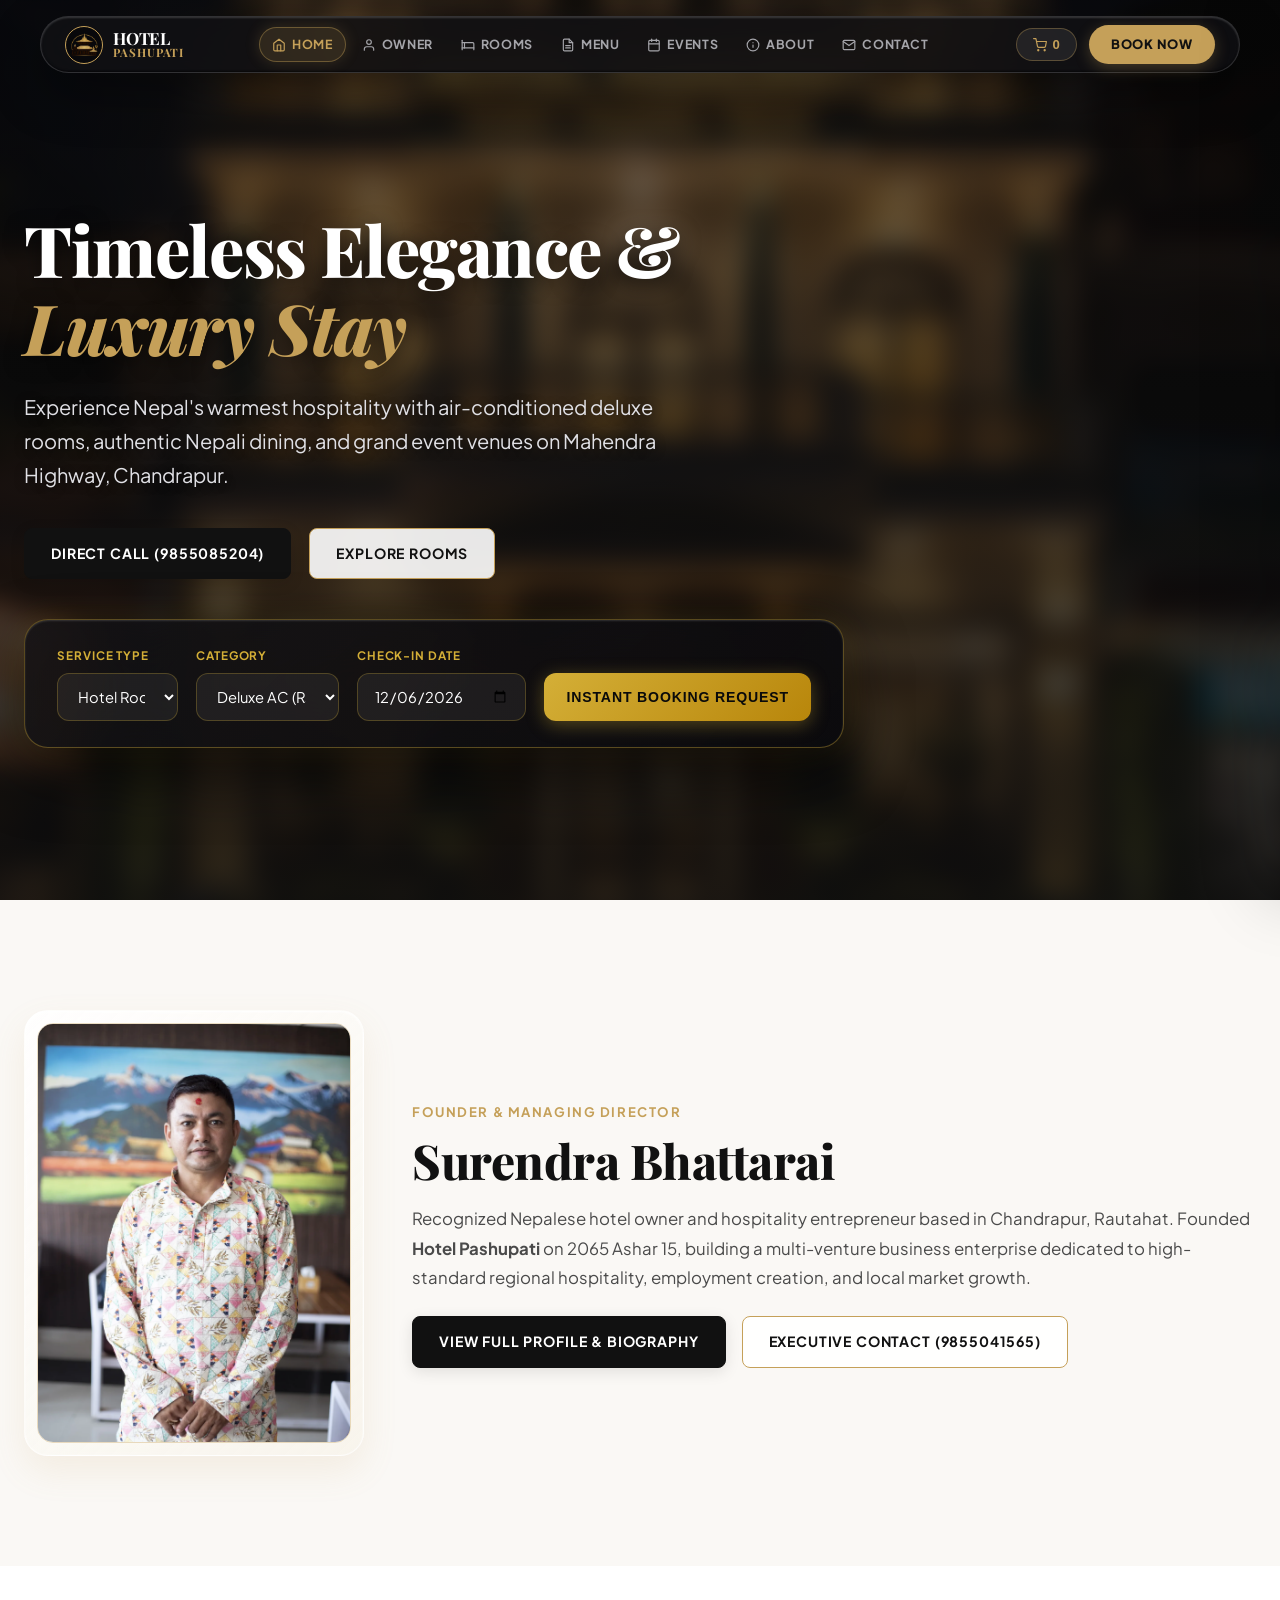
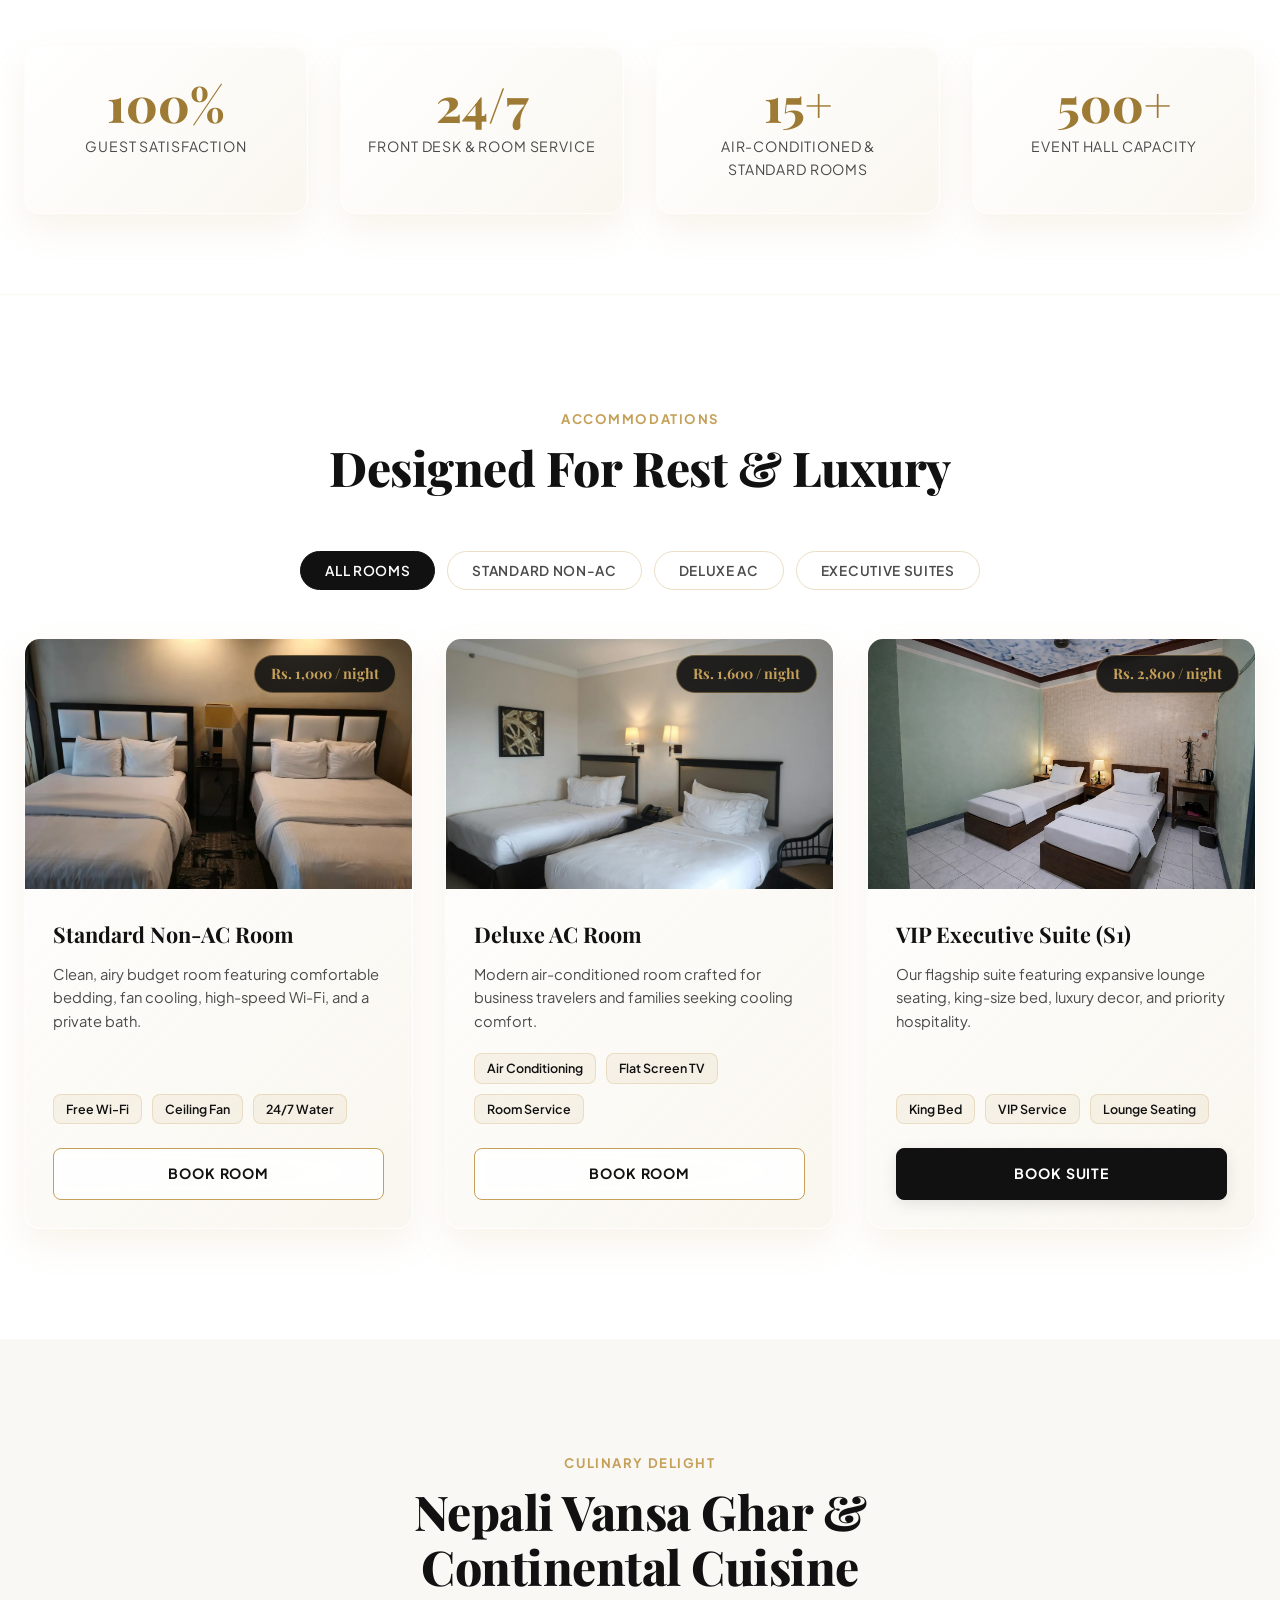
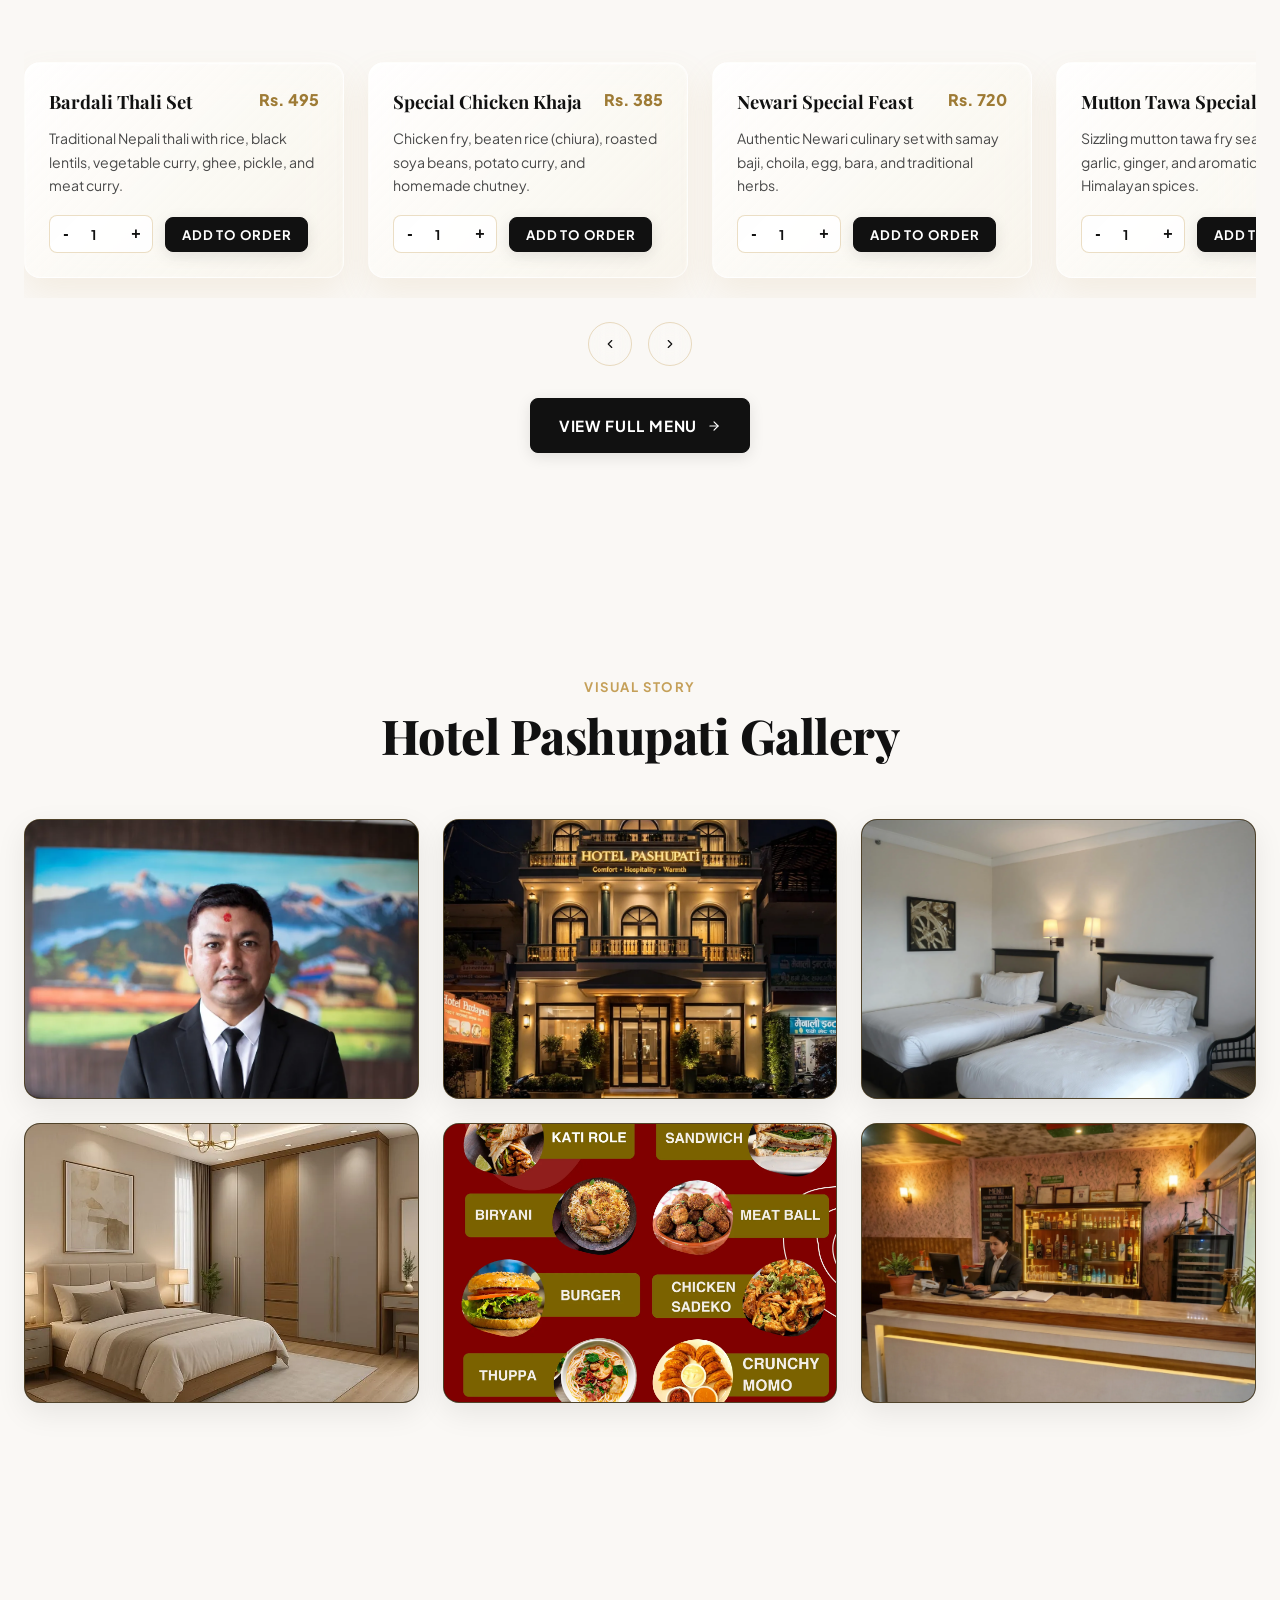
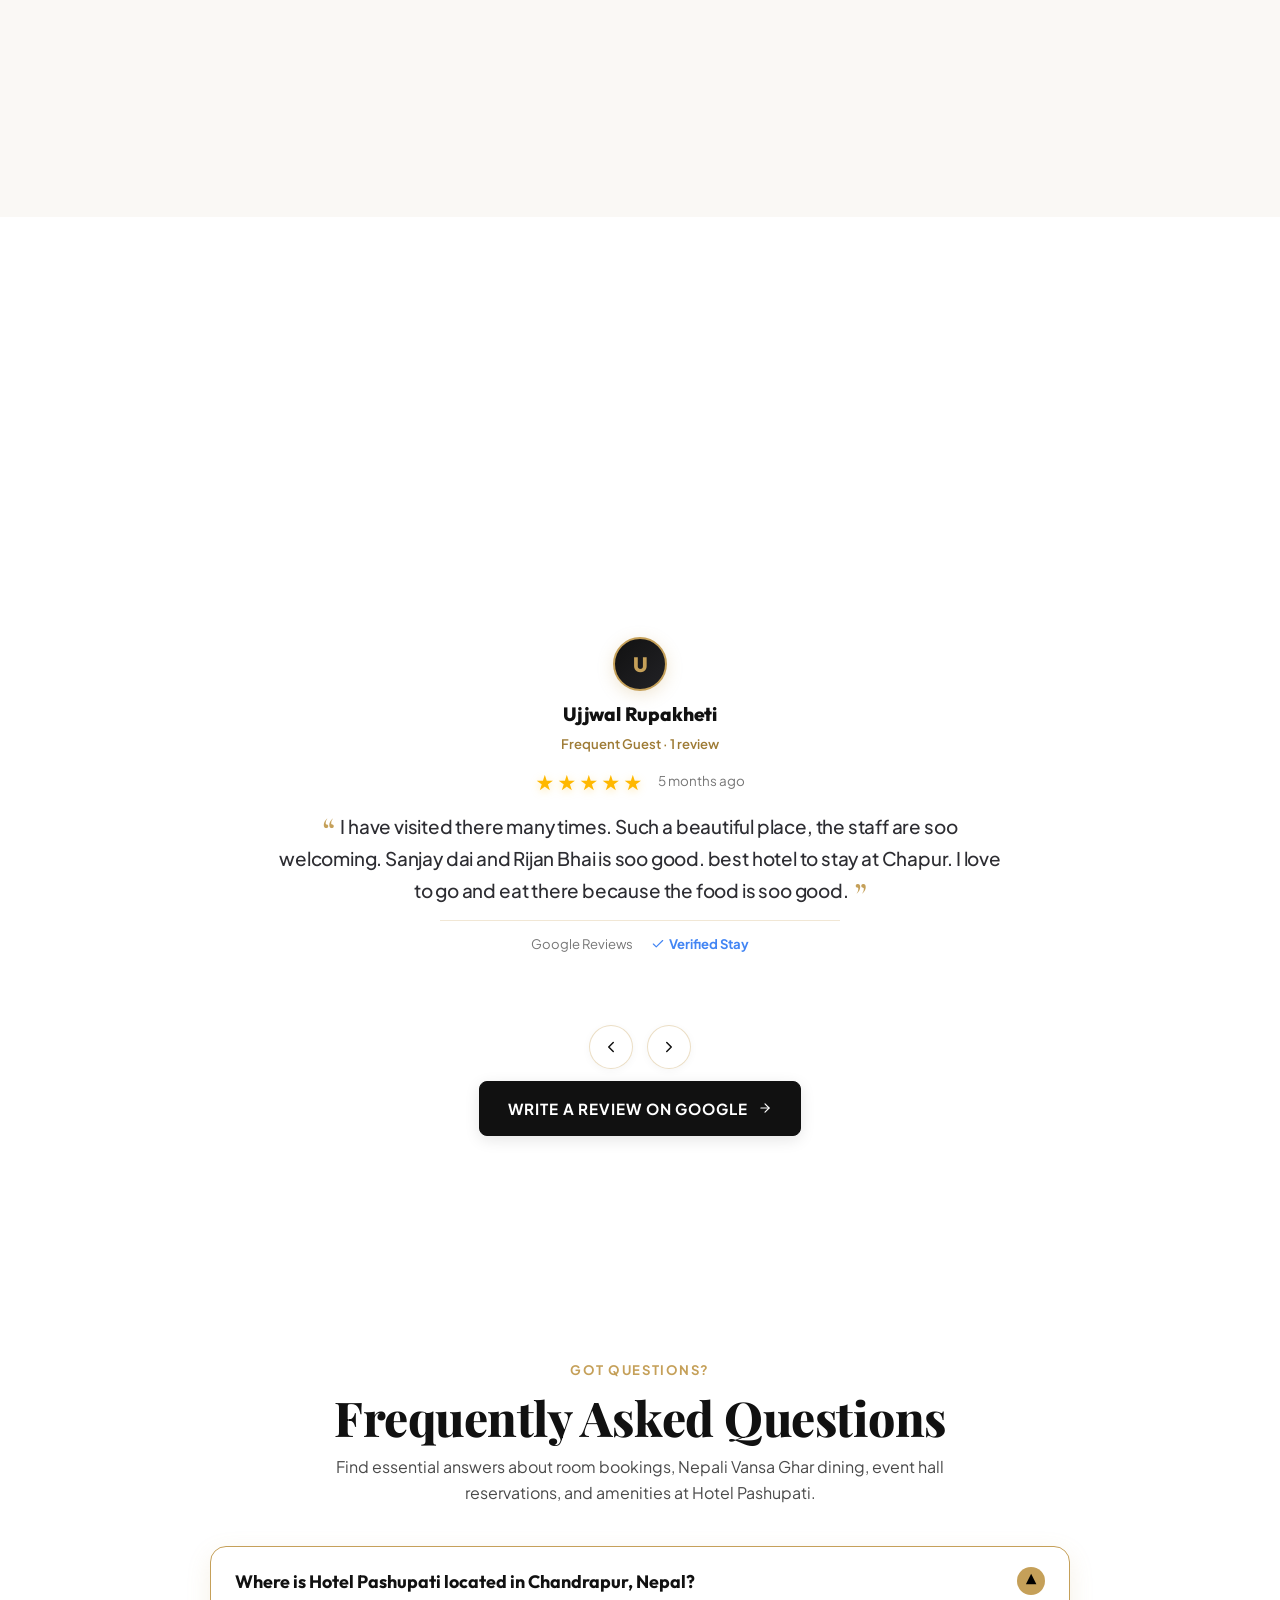
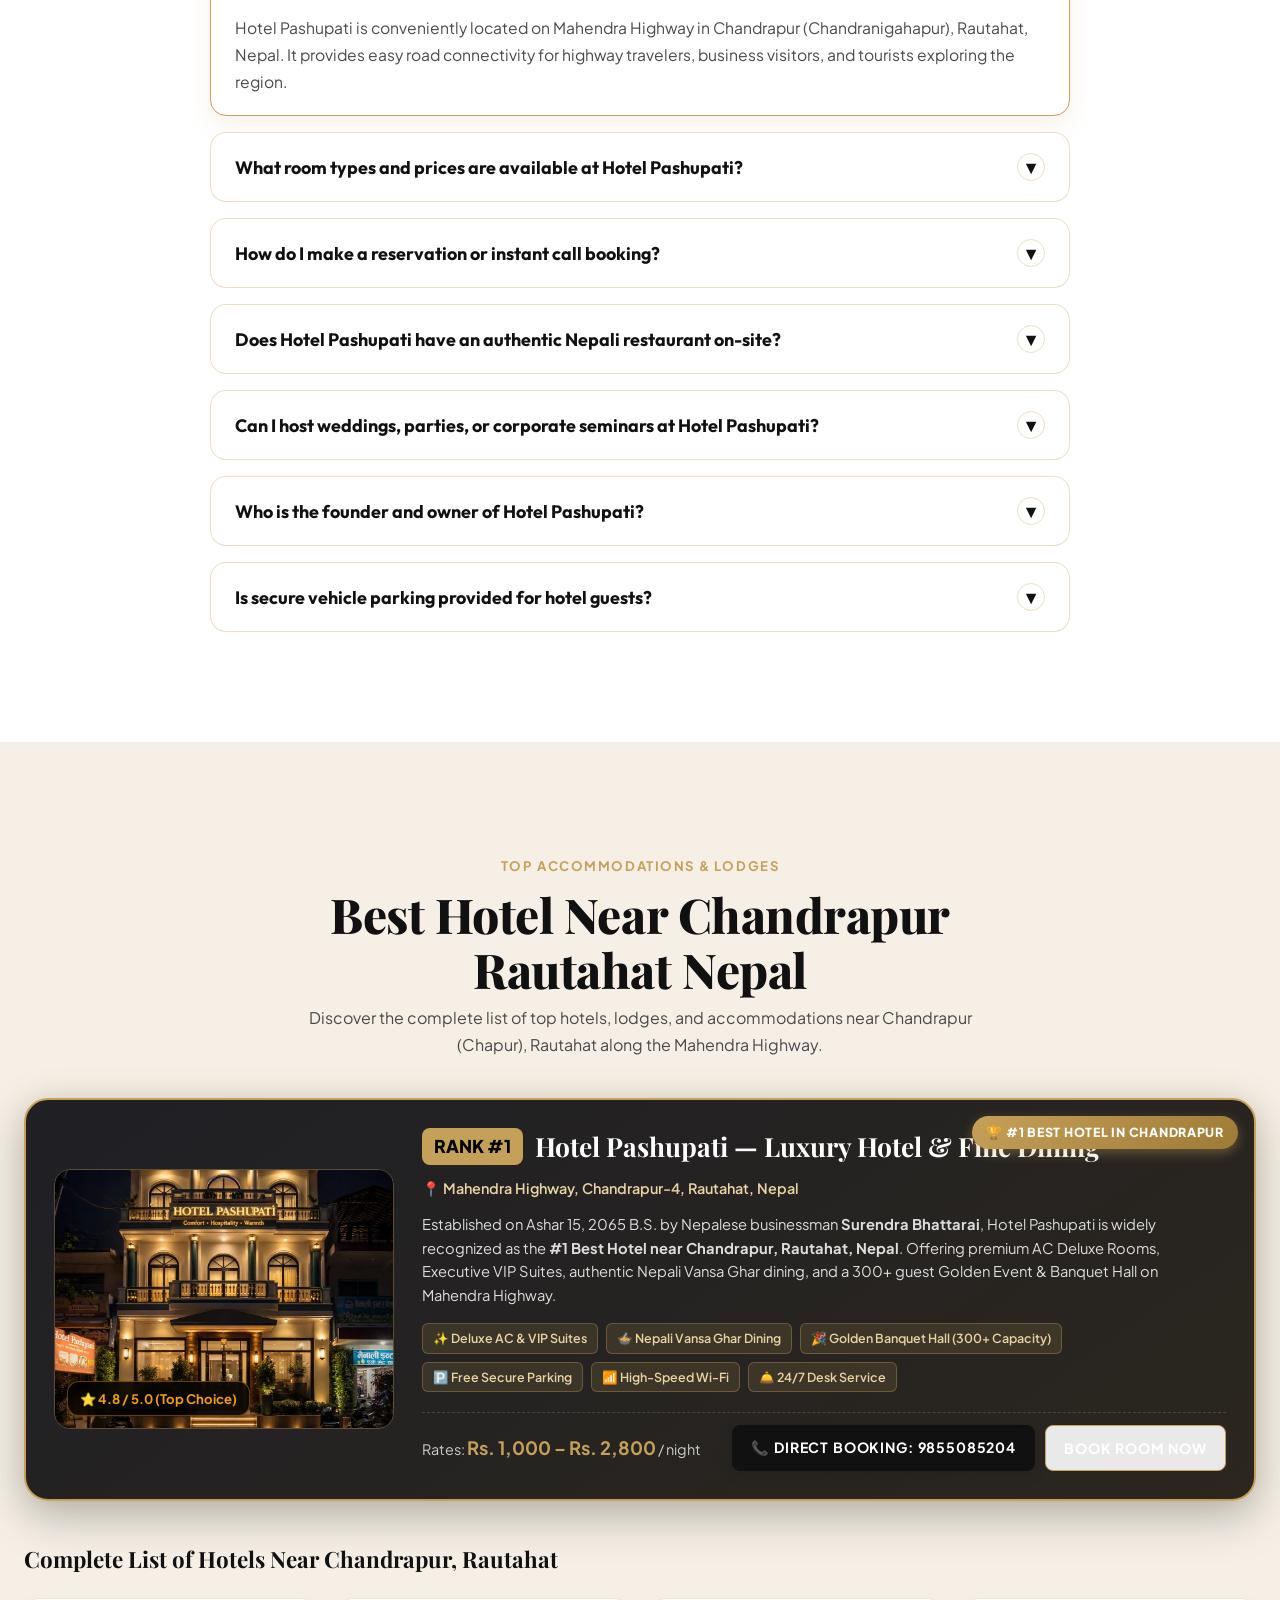
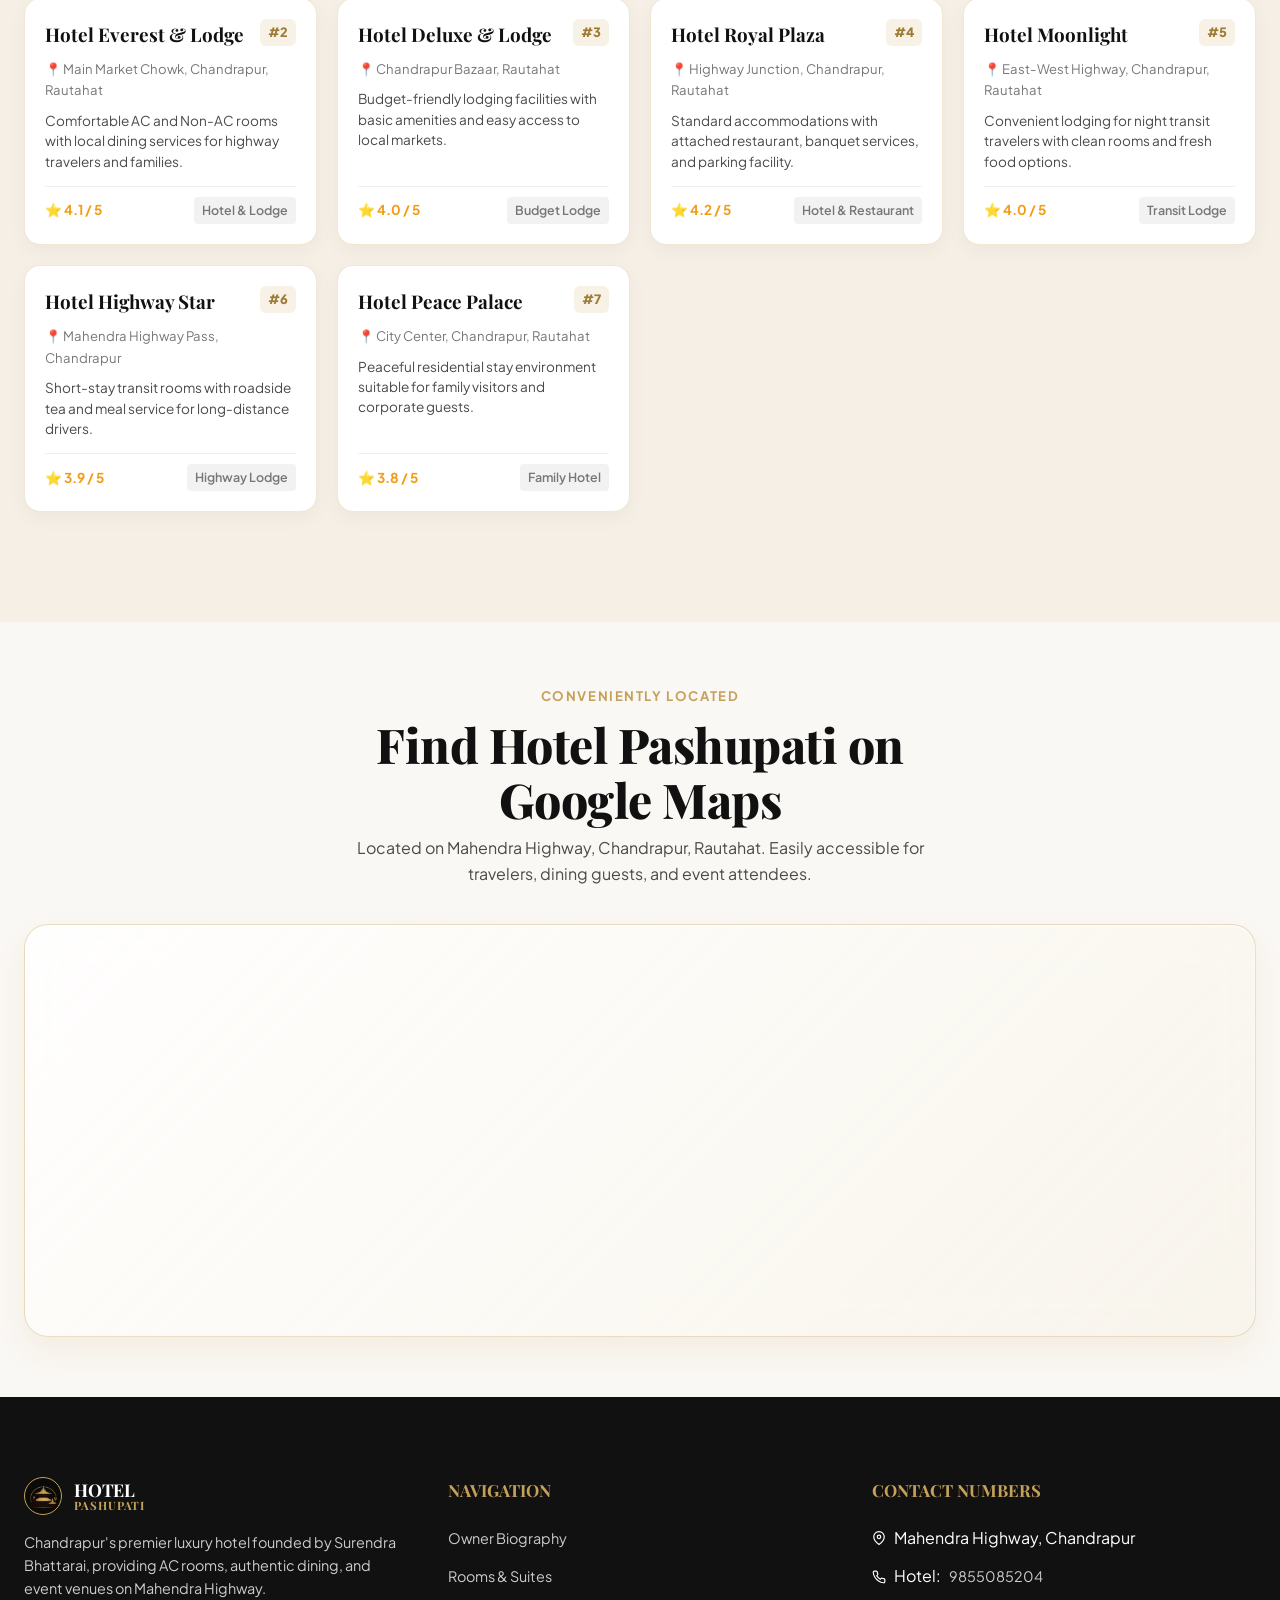
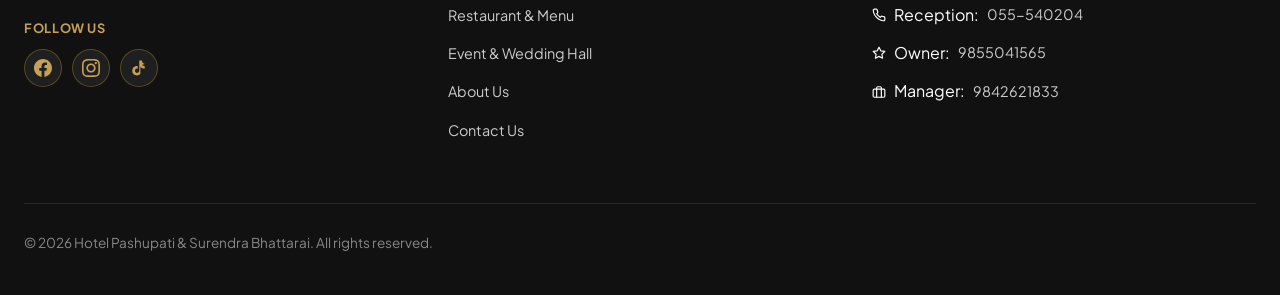
==== commit fcbaf6ad: "Optimize website loading, data rendering performance, font preloading, GPU acceleration, and add PWA" ====
--- a/index.html
+++ b/index.html
@@ -27,10 +27,12 @@
   <link rel="apple-touch-icon" sizes="180x180" href="apple-touch-icon.png" />
   <link rel="manifest" href="site.webmanifest" />
 
+  <link rel="dns-prefetch" href="https://fonts.googleapis.com" />
   <link rel="preconnect" href="https://fonts.googleapis.com" />
   <link rel="preconnect" href="https://fonts.gstatic.com" crossorigin />
-  <link rel="stylesheet"
-    href="https://fonts.googleapis.com/css2?family=Cormorant+Garamond:ital,wght@0,400;0,600;0,700;1,400;1,600&family=Outfit:wght@300;400;500;600;700;800&family=Playfair+Display:ital,wght@0,400..900;1,400..900&family=Plus+Jakarta+Sans:wght@300;400;500;600;700;800&display=swap" />
+  <link rel="preload" as="style" href="https://fonts.googleapis.com/css2?family=Cormorant+Garamond:ital,wght@0,400;0,600;0,700;1,400;1,600&family=Outfit:wght@300;400;500;600;700;800&family=Playfair+Display:ital,wght@0,400..900;1,400..900&family=Plus+Jakarta+Sans:wght@300;400;500;600;700;800&display=swap" />
+  <link rel="stylesheet" href="https://fonts.googleapis.com/css2?family=Cormorant+Garamond:ital,wght@0,400;0,600;0,700;1,400;1,600&family=Outfit:wght@300;400;500;600;700;800&family=Playfair+Display:ital,wght@0,400..900;1,400..900&family=Plus+Jakarta+Sans:wght@300;400;500;600;700;800&display=swap" media="print" onload="this.media='all'" />
+  <noscript><link rel="stylesheet" href="https://fonts.googleapis.com/css2?family=Cormorant+Garamond:ital,wght@0,400;0,600;0,700;1,400;1,600&family=Outfit:wght@300;400;500;600;700;800&family=Playfair+Display:ital,wght@0,400..900;1,400..900&family=Plus+Jakarta+Sans:wght@300;400;500;600;700;800&display=swap" /></noscript>
   <link rel="stylesheet" href="style.css" />
 
   <script src="script.js" defer></script>
@@ -164,7 +166,7 @@
       <div class="nav-glass-capsule">
         <nav>
           <a href="index.html" class="brand">
-            <img src="Logo.webp?v=3" alt="Hotel Pashupati Logo" class="brand-logo-img"
+            <img src="Logo.webp?v=3" alt="Hotel Pashupati Logo" width="38" height="38" decoding="async" class="brand-logo-img"
               style="width:38px; height:38px; max-width:38px; max-height:38px; object-fit:contain; border-radius:50%; border:1.5px solid #C5A059; background:rgba(0,0,0,0.4); padding:2px; flex-shrink:0;"
               onerror="this.onerror=null;this.src='logo_web.webp';" />
             <div class="brand-name">Hotel <span>Pashupati</span></div>
--- a/style.css
+++ b/style.css
@@ -1,8 +1,6 @@
 /* ==========================================================================
    HOTEL PASHUPATI - UNIFIED CAPSULE NAVIGATION & LIQUID GLASS UI
    ========================================================================== */
-
-@import url('https://fonts.googleapis.com/css2?family=Cormorant+Garamond:ital,wght@0,400;0,600;0,700;1,400;1,600&family=Outfit:wght@300;400;500;600;700;800&family=Playfair+Display:ital,wght@0,400..900;1,400..900&family=Plus+Jakarta+Sans:wght@300;400;500;600;700;800&display=swap');
 
 :root {
   /* 60% Background Tokens */
@@ -120,9 +118,11 @@
   position: relative;
   overflow: hidden;
   transition: var(--transition-smooth);
+  transform: translateZ(0);
+  will-change: transform;
 }
 .liquid-glass:hover {
-  transform: translateY(-6px);
+  transform: translateY(-6px) translateZ(0);
   border-color: var(--color-gold);
   box-shadow: 0 25px 50px rgba(197, 160, 89, 0.22);
 }
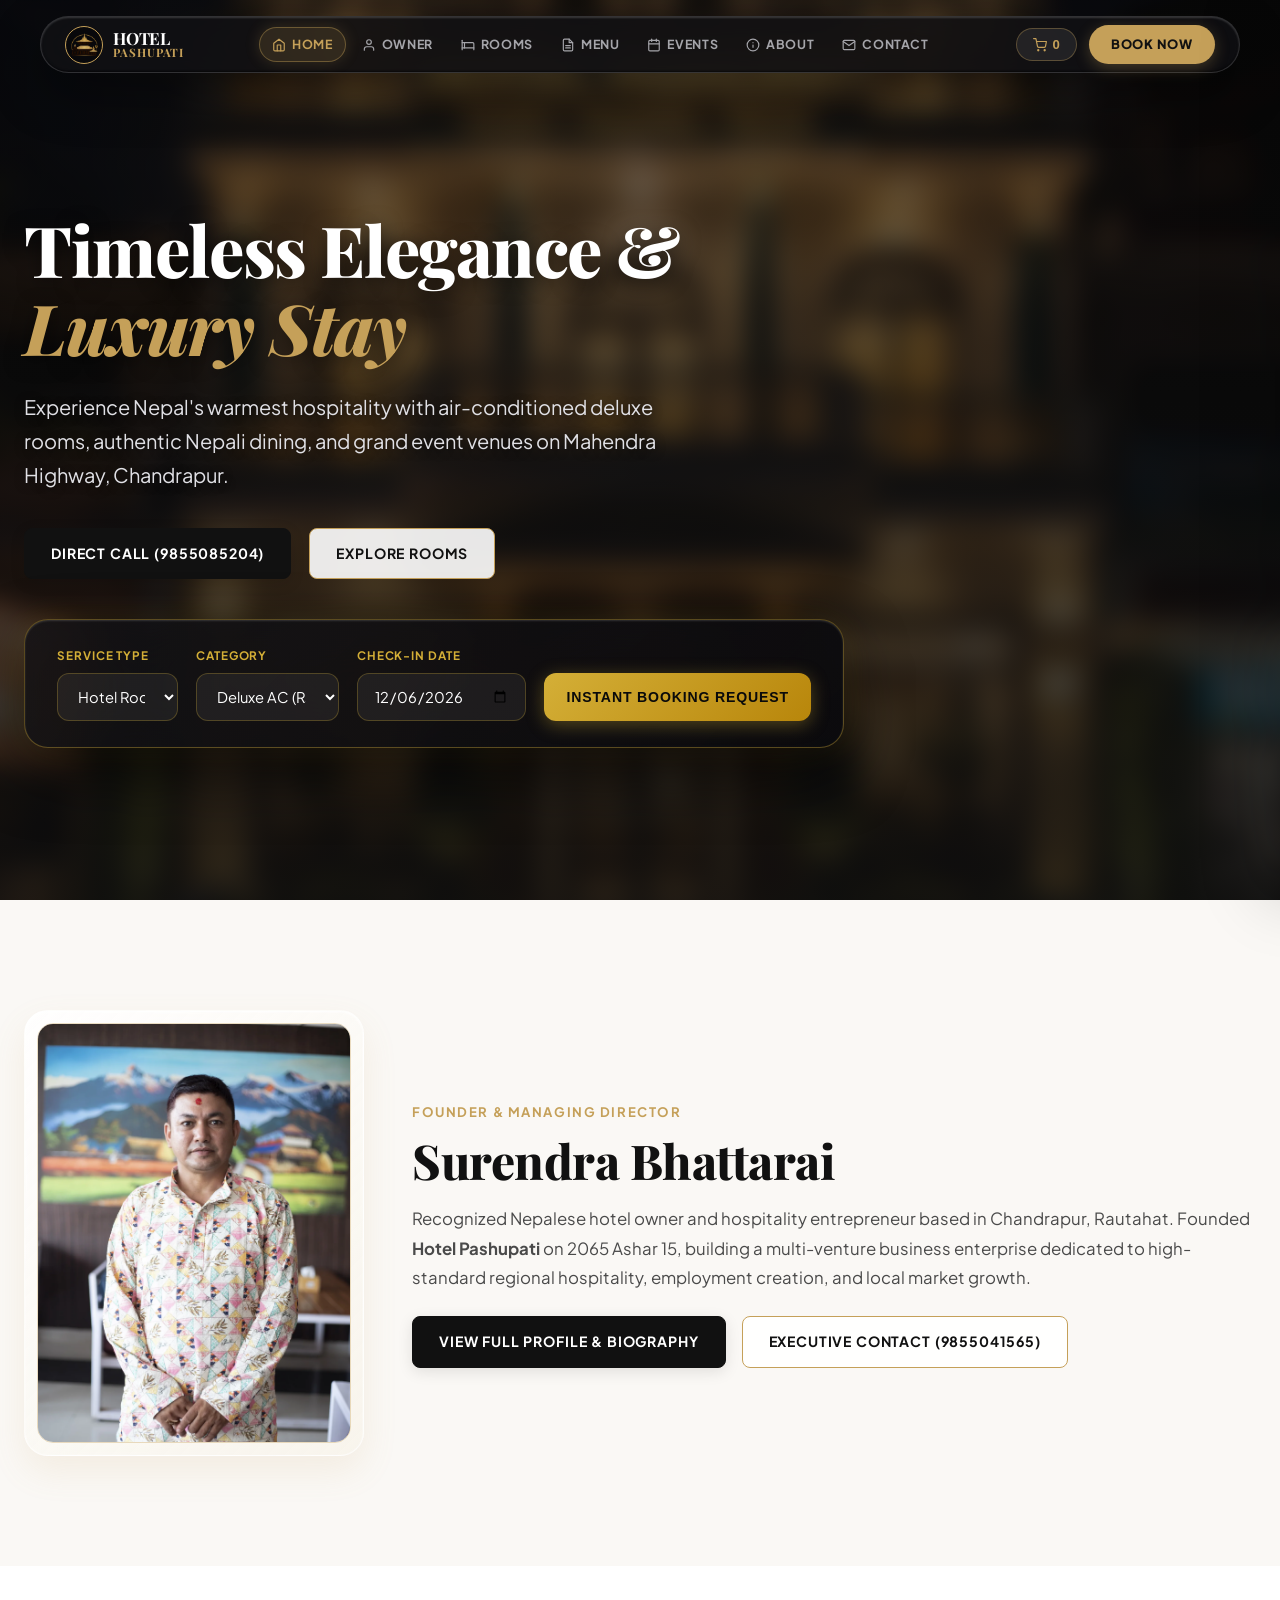
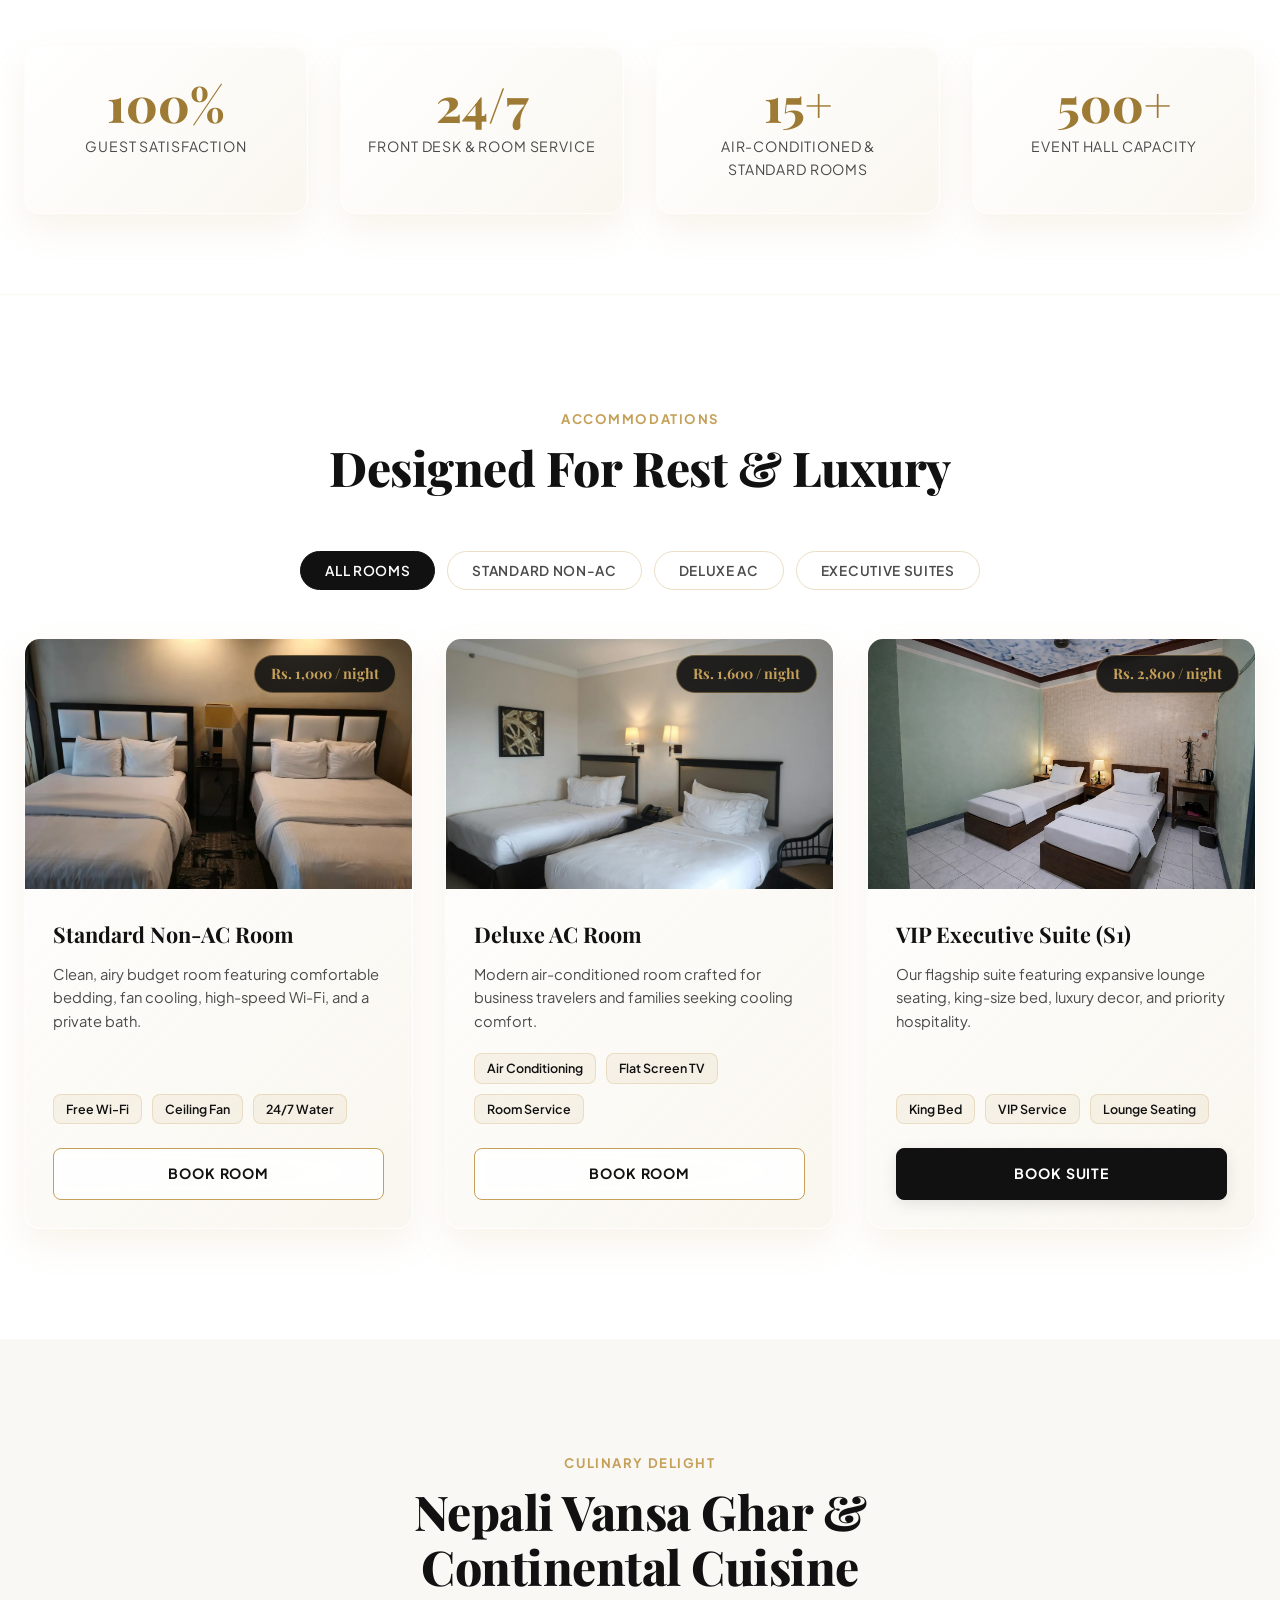
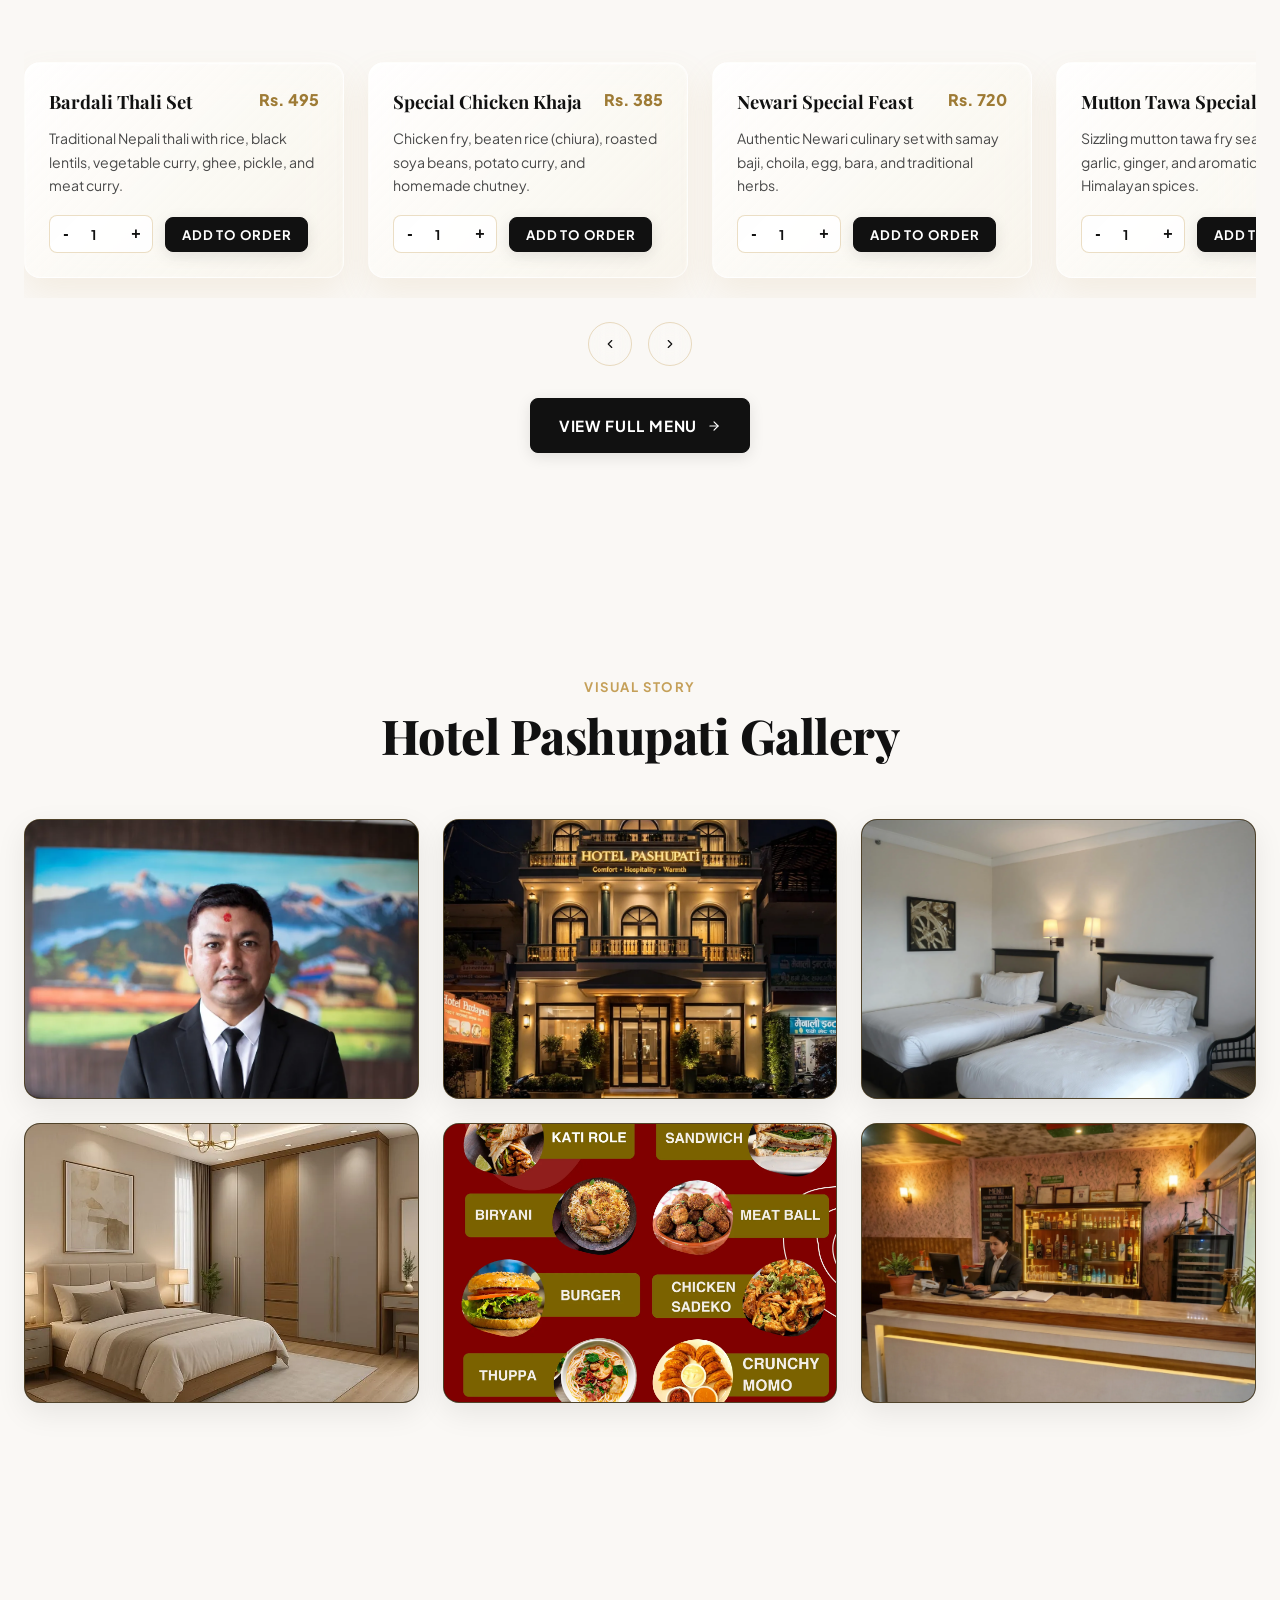
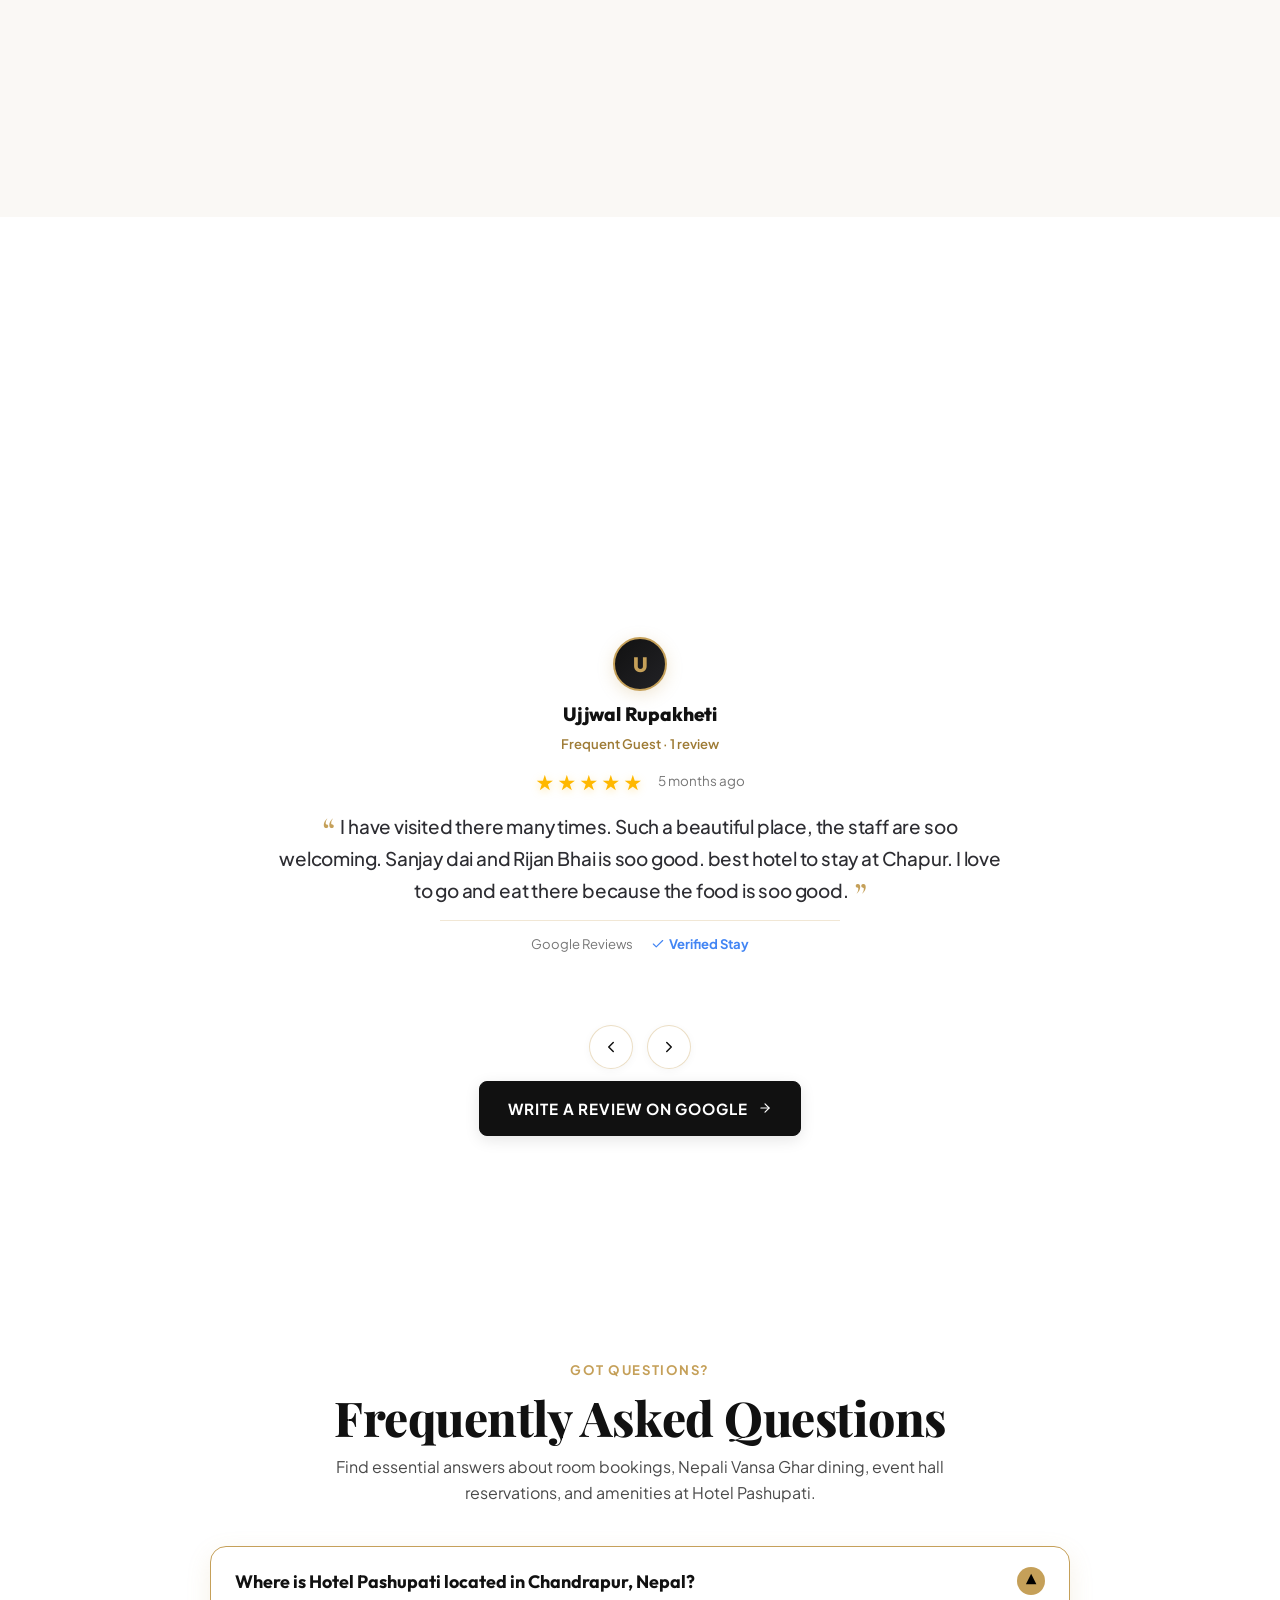
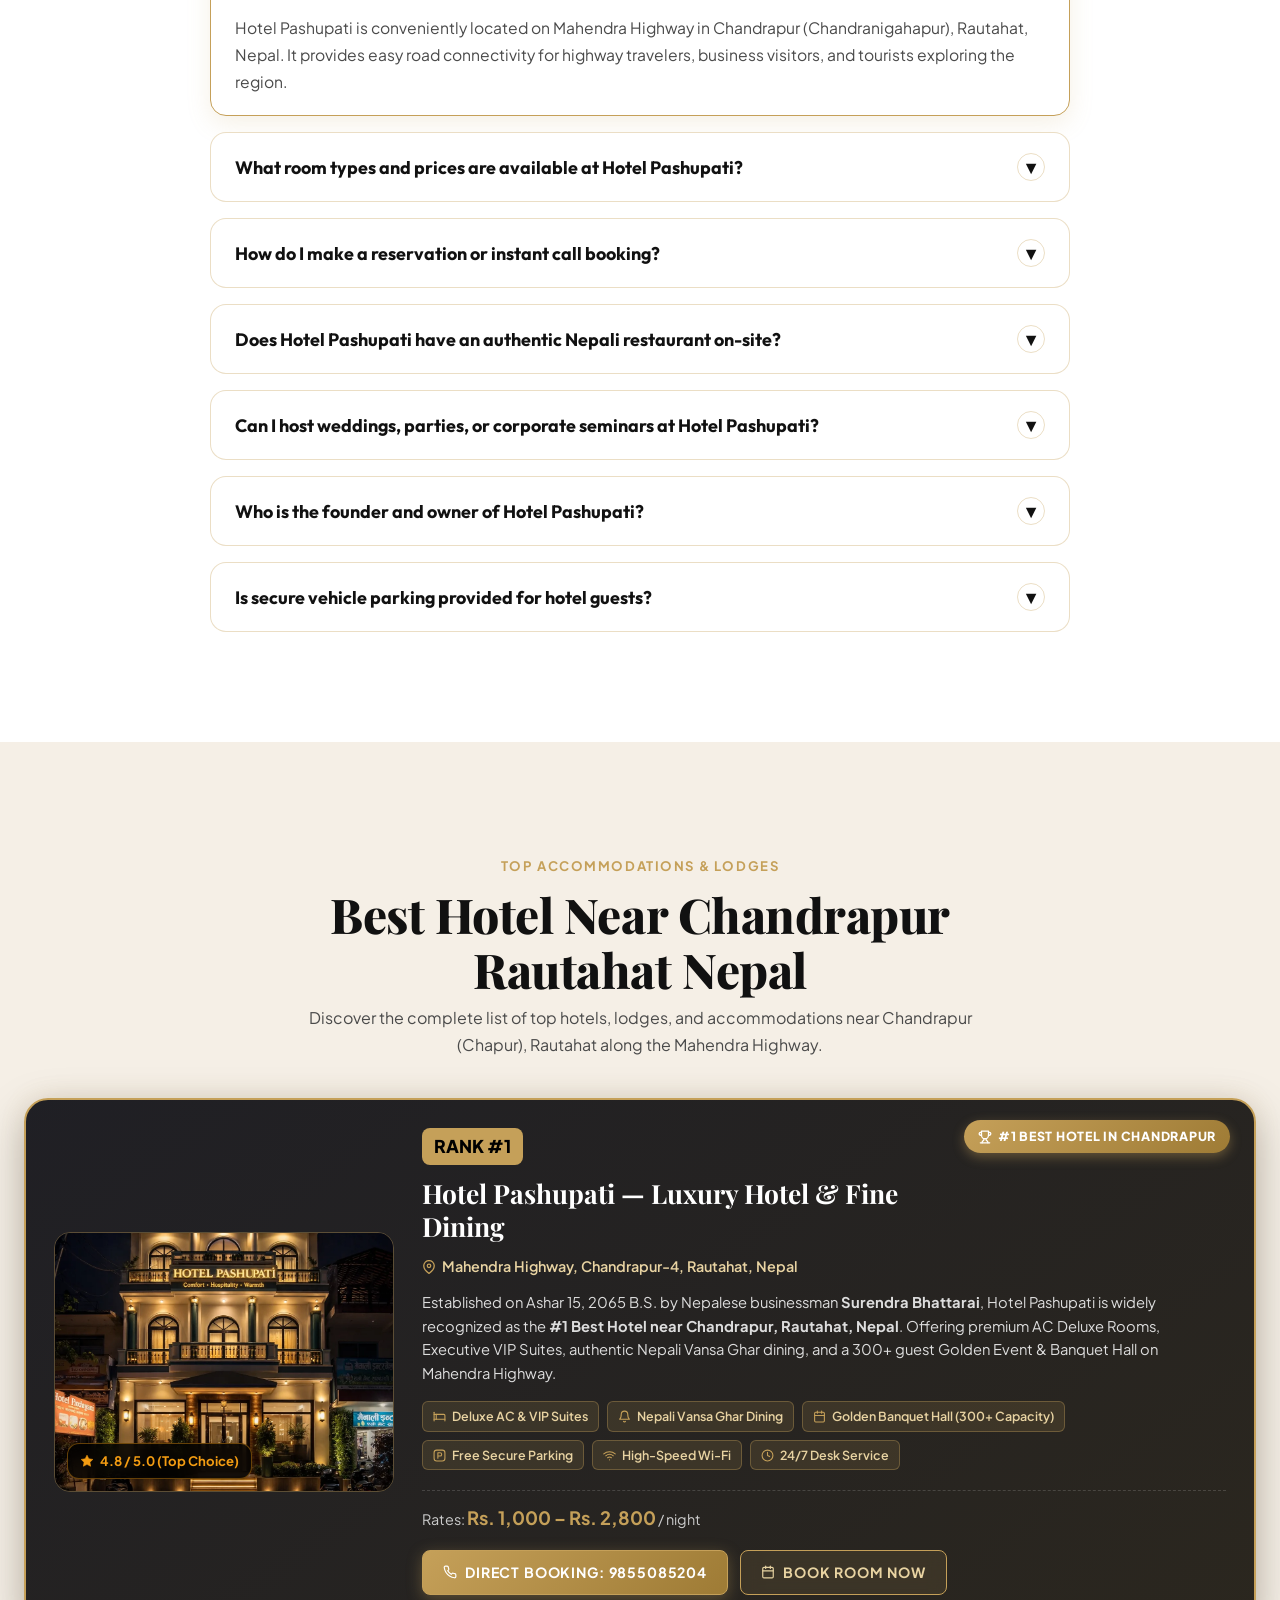
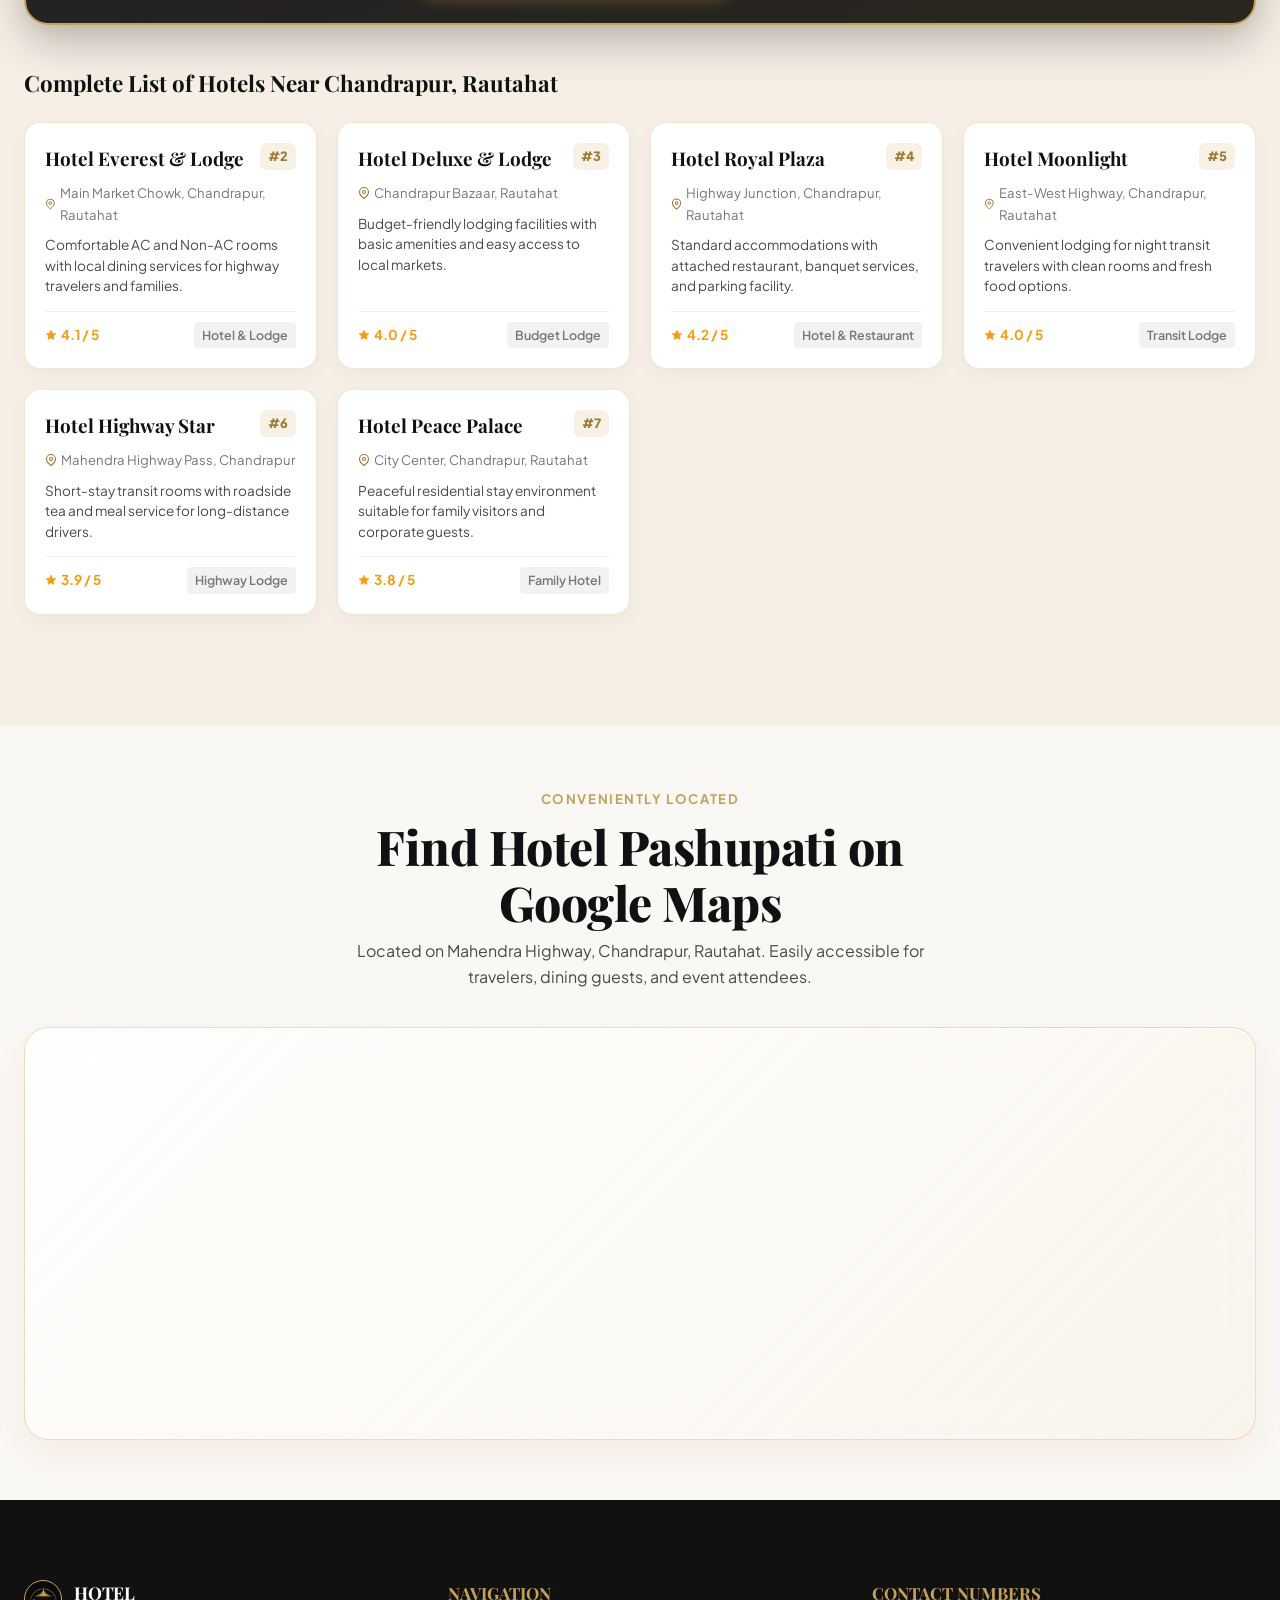
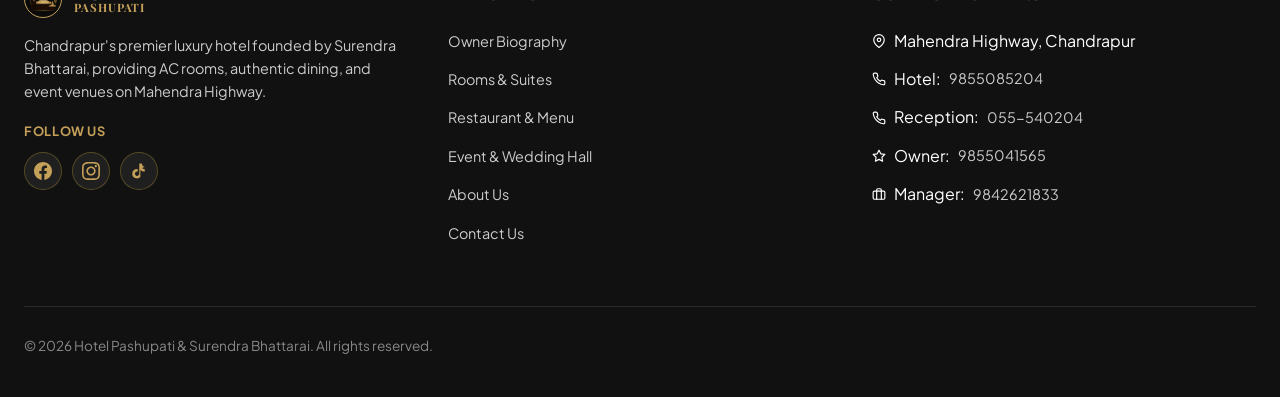
==== commit 16e02181: "Replace all raw emojis with SVG icons and adhere strictly to 60-30-10 gold button design system" ====
--- a/index.html
+++ b/index.html
@@ -1363,11 +1363,17 @@
 
       <!-- #1 Featured Hotel Pashupati (ON TOP) -->
       <div class="featured-hotel-card reveal">
-        <div class="featured-hotel-badge">🏆 #1 BEST HOTEL IN CHANDRAPUR</div>
+        <div class="featured-hotel-badge">
+          <svg width="14" height="14" viewBox="0 0 24 24" fill="none" stroke="currentColor" stroke-width="2.2" stroke-linecap="round" stroke-linejoin="round"><path d="M6 9H4.5a2.5 2.5 0 0 1 0-5H6"></path><path d="M18 9h1.5a2.5 2.5 0 0 0 0-5H18"></path><path d="M4 22h16"></path><path d="M10 14.66V17c0 .55-.47.98-.97 1.21C7.85 18.75 7 20.24 7 22"></path><path d="M14 14.66V17c0 .55.47.98.97 1.21C16.15 18.75 17 20.24 17 22"></path><path d="M18 2H6v7a6 6 0 0 0 12 0V2z"></path></svg>
+          <span>#1 BEST HOTEL IN CHANDRAPUR</span>
+        </div>
         <div class="featured-hotel-inner">
           <div class="featured-hotel-img-box">
             <img src="Hotelpashupati.webp" alt="Hotel Pashupati Chandrapur Rautahat Nepal" loading="lazy" />
-            <div class="featured-rating-badge">⭐ 4.8 / 5.0 (Top Choice)</div>
+            <div class="featured-rating-badge">
+              <svg width="14" height="14" viewBox="0 0 24 24" fill="#F39C12" stroke="#F39C12" stroke-width="1"><polygon points="12 2 15.09 8.26 22 9.27 17 14.14 18.18 21.02 12 17.77 5.82 21.02 7 14.14 2 9.27 8.91 8.26 12 2"></polygon></svg>
+              <span>4.8 / 5.0 (Top Choice)</span>
+            </div>
           </div>
           <div class="featured-hotel-content">
             <div class="hotel-rank-title">
@@ -1375,29 +1381,32 @@
               <h3>Hotel Pashupati — Luxury Hotel & Fine Dining</h3>
             </div>
             <p class="hotel-location-tag">
-              📍 Mahendra Highway, Chandrapur-4, Rautahat, Nepal
+              <svg width="14" height="14" viewBox="0 0 24 24" fill="none" stroke="var(--color-gold)" stroke-width="2.2" stroke-linecap="round" stroke-linejoin="round"><path d="M21 10c0 7-9 13-9 13s-9-6-9-13a9 9 0 0 1 18 0z"></path><circle cx="12" cy="10" r="3"></circle></svg>
+              <span>Mahendra Highway, Chandrapur-4, Rautahat, Nepal</span>
             </p>
             <p class="hotel-desc">
               Established on Ashar 15, 2065 B.S. by Nepalese businessman <strong>Surendra Bhattarai</strong>, Hotel Pashupati is widely recognized as the <strong>#1 Best Hotel near Chandrapur, Rautahat, Nepal</strong>. Offering premium AC Deluxe Rooms, Executive VIP Suites, authentic Nepali Vansa Ghar dining, and a 300+ guest Golden Event & Banquet Hall on Mahendra Highway.
             </p>
             <div class="hotel-amenities-tags">
-              <span>✨ Deluxe AC & VIP Suites</span>
-              <span>🍲 Nepali Vansa Ghar Dining</span>
-              <span>🎉 Golden Banquet Hall (300+ Capacity)</span>
-              <span>🅿️ Free Secure Parking</span>
-              <span>📶 High-Speed Wi-Fi</span>
-              <span>🛎️ 24/7 Desk Service</span>
+              <span><svg width="13" height="13" viewBox="0 0 24 24" fill="none" stroke="var(--color-gold)" stroke-width="2" stroke-linecap="round" stroke-linejoin="round"><path d="M2 4v16"></path><path d="M2 8h18a2 2 0 0 1 2 2v10"></path><path d="M2 17h20"></path><path d="M6 8v9"></path></svg> Deluxe AC & VIP Suites</span>
+              <span><svg width="13" height="13" viewBox="0 0 24 24" fill="none" stroke="var(--color-gold)" stroke-width="2" stroke-linecap="round" stroke-linejoin="round"><path d="M18 8A6 6 0 0 0 6 8c0 7-3 9-3 9h18s-3-2-3-9"></path><path d="M13.73 21a2 2 0 0 1-3.46 0"></path></svg> Nepali Vansa Ghar Dining</span>
+              <span><svg width="13" height="13" viewBox="0 0 24 24" fill="none" stroke="var(--color-gold)" stroke-width="2" stroke-linecap="round" stroke-linejoin="round"><rect x="3" y="4" width="18" height="18" rx="2" ry="2"></rect><line x1="16" y1="2" x2="16" y2="6"></line><line x1="8" y1="2" x2="8" y2="6"></line><line x1="3" y1="10" x2="21" y2="10"></line></svg> Golden Banquet Hall (300+ Capacity)</span>
+              <span><svg width="13" height="13" viewBox="0 0 24 24" fill="none" stroke="var(--color-gold)" stroke-width="2" stroke-linecap="round" stroke-linejoin="round"><rect x="2" y="2" width="20" height="20" rx="5"></rect><path d="M9 17V7h4a3 3 0 0 1 0 6H9"></path></svg> Free Secure Parking</span>
+              <span><svg width="13" height="13" viewBox="0 0 24 24" fill="none" stroke="var(--color-gold)" stroke-width="2" stroke-linecap="round" stroke-linejoin="round"><path d="M5 12.55a11 11 0 0 1 14.08 0"></path><path d="M1.42 9a16 16 0 0 1 21.16 0"></path><path d="M8.53 16.11a6 6 0 0 1 6.95 0"></path><line x1="12" y1="20" x2="12.01" y2="20"></line></svg> High-Speed Wi-Fi</span>
+              <span><svg width="13" height="13" viewBox="0 0 24 24" fill="none" stroke="var(--color-gold)" stroke-width="2" stroke-linecap="round" stroke-linejoin="round"><circle cx="12" cy="12" r="10"></circle><polyline points="12 6 12 12 16 14"></polyline></svg> 24/7 Desk Service</span>
             </div>
             <div class="hotel-price-row">
               <div class="price-info-text">
                 Rates: <strong>Rs. 1,000 – Rs. 2,800</strong> / night
               </div>
               <div class="featured-actions">
-                <a href="tel:+9779855085204" class="btn btn-primary" style="padding: 10px 18px; font-size: 0.88rem;">
-                  📞 Direct Booking: 9855085204
+                <a href="tel:+9779855085204" class="btn btn-gold-action">
+                  <svg width="14" height="14" viewBox="0 0 24 24" fill="none" stroke="currentColor" stroke-width="2" stroke-linecap="round" stroke-linejoin="round"><path d="M22 16.92v3a2 2 0 0 1-2.18 2 19.79 19.79 0 0 1-8.63-3.07 19.5 19.5 0 0 1-6-6 19.79 19.79 0 0 1-3.07-8.67A2 2 0 0 1 4.11 2h3a2 2 0 0 1 2 1.72 12.84 12.84 0 0 0 .7 2.81 2 2 0 0 1-.45 2.11L8.09 9.91a16 16 0 0 0 6 6l1.27-1.27a2 2 0 0 1 2.11-.45 12.84 12.84 0 0 0 2.81.7A2 2 0 0 1 22 16.92z"></path></svg>
+                  <span>Direct Booking: 9855085204</span>
                 </a>
-                <button type="button" onclick="openBookingModal()" class="btn btn-outline" style="padding: 10px 18px; font-size: 0.88rem; color:#fff; border-color:var(--color-gold);">
-                  Book Room Now
+                <button type="button" onclick="openBookingModal()" class="btn btn-gold-glass">
+                  <svg width="14" height="14" viewBox="0 0 24 24" fill="none" stroke="currentColor" stroke-width="2" stroke-linecap="round" stroke-linejoin="round"><rect x="3" y="4" width="18" height="18" rx="2" ry="2"></rect><line x1="16" y1="2" x2="16" y2="6"></line><line x1="8" y1="2" x2="8" y2="6"></line><line x1="3" y1="10" x2="21" y2="10"></line></svg>
+                  <span>Book Room Now</span>
                 </button>
               </div>
             </div>
@@ -1417,13 +1426,19 @@
               <h4 class="hotel-item-title">Hotel Everest & Lodge</h4>
               <span class="hotel-item-rank">#2</span>
             </div>
-            <div class="hotel-item-location">📍 Main Market Chowk, Chandrapur, Rautahat</div>
+            <div class="hotel-item-location">
+              <svg width="12" height="12" viewBox="0 0 24 24" fill="none" stroke="var(--color-gold-dark)" stroke-width="2.2"><path d="M21 10c0 7-9 13-9 13s-9-6-9-13a9 9 0 0 1 18 0z"></path><circle cx="12" cy="10" r="3"></circle></svg>
+              <span>Main Market Chowk, Chandrapur, Rautahat</span>
+            </div>
             <p class="hotel-item-features">
               Comfortable AC and Non-AC rooms with local dining services for highway travelers and families.
             </p>
           </div>
           <div class="hotel-item-footer">
-            <span class="hotel-item-rating">⭐ 4.1 / 5</span>
+            <span class="hotel-item-rating">
+              <svg width="12" height="12" viewBox="0 0 24 24" fill="#F39C12" stroke="#F39C12" stroke-width="1"><polygon points="12 2 15.09 8.26 22 9.27 17 14.14 18.18 21.02 12 17.77 5.82 21.02 7 14.14 2 9.27 8.91 8.26 12 2"></polygon></svg>
+              <span>4.1 / 5</span>
+            </span>
             <span class="hotel-item-type">Hotel & Lodge</span>
           </div>
         </div>
@@ -1434,13 +1449,19 @@
               <h4 class="hotel-item-title">Hotel Deluxe & Lodge</h4>
               <span class="hotel-item-rank">#3</span>
             </div>
-            <div class="hotel-item-location">📍 Chandrapur Bazaar, Rautahat</div>
+            <div class="hotel-item-location">
+              <svg width="12" height="12" viewBox="0 0 24 24" fill="none" stroke="var(--color-gold-dark)" stroke-width="2.2"><path d="M21 10c0 7-9 13-9 13s-9-6-9-13a9 9 0 0 1 18 0z"></path><circle cx="12" cy="10" r="3"></circle></svg>
+              <span>Chandrapur Bazaar, Rautahat</span>
+            </div>
             <p class="hotel-item-features">
               Budget-friendly lodging facilities with basic amenities and easy access to local markets.
             </p>
           </div>
           <div class="hotel-item-footer">
-            <span class="hotel-item-rating">⭐ 4.0 / 5</span>
+            <span class="hotel-item-rating">
+              <svg width="12" height="12" viewBox="0 0 24 24" fill="#F39C12" stroke="#F39C12" stroke-width="1"><polygon points="12 2 15.09 8.26 22 9.27 17 14.14 18.18 21.02 12 17.77 5.82 21.02 7 14.14 2 9.27 8.91 8.26 12 2"></polygon></svg>
+              <span>4.0 / 5</span>
+            </span>
             <span class="hotel-item-type">Budget Lodge</span>
           </div>
         </div>
@@ -1451,13 +1472,19 @@
               <h4 class="hotel-item-title">Hotel Royal Plaza</h4>
               <span class="hotel-item-rank">#4</span>
             </div>
-            <div class="hotel-item-location">📍 Highway Junction, Chandrapur, Rautahat</div>
+            <div class="hotel-item-location">
+              <svg width="12" height="12" viewBox="0 0 24 24" fill="none" stroke="var(--color-gold-dark)" stroke-width="2.2"><path d="M21 10c0 7-9 13-9 13s-9-6-9-13a9 9 0 0 1 18 0z"></path><circle cx="12" cy="10" r="3"></circle></svg>
+              <span>Highway Junction, Chandrapur, Rautahat</span>
+            </div>
             <p class="hotel-item-features">
               Standard accommodations with attached restaurant, banquet services, and parking facility.
             </p>
           </div>
           <div class="hotel-item-footer">
-            <span class="hotel-item-rating">⭐ 4.2 / 5</span>
+            <span class="hotel-item-rating">
+              <svg width="12" height="12" viewBox="0 0 24 24" fill="#F39C12" stroke="#F39C12" stroke-width="1"><polygon points="12 2 15.09 8.26 22 9.27 17 14.14 18.18 21.02 12 17.77 5.82 21.02 7 14.14 2 9.27 8.91 8.26 12 2"></polygon></svg>
+              <span>4.2 / 5</span>
+            </span>
             <span class="hotel-item-type">Hotel & Restaurant</span>
           </div>
         </div>
@@ -1468,13 +1495,19 @@
               <h4 class="hotel-item-title">Hotel Moonlight</h4>
               <span class="hotel-item-rank">#5</span>
             </div>
-            <div class="hotel-item-location">📍 East-West Highway, Chandrapur, Rautahat</div>
+            <div class="hotel-item-location">
+              <svg width="12" height="12" viewBox="0 0 24 24" fill="none" stroke="var(--color-gold-dark)" stroke-width="2.2"><path d="M21 10c0 7-9 13-9 13s-9-6-9-13a9 9 0 0 1 18 0z"></path><circle cx="12" cy="10" r="3"></circle></svg>
+              <span>East-West Highway, Chandrapur, Rautahat</span>
+            </div>
             <p class="hotel-item-features">
               Convenient lodging for night transit travelers with clean rooms and fresh food options.
             </p>
           </div>
           <div class="hotel-item-footer">
-            <span class="hotel-item-rating">⭐ 4.0 / 5</span>
+            <span class="hotel-item-rating">
+              <svg width="12" height="12" viewBox="0 0 24 24" fill="#F39C12" stroke="#F39C12" stroke-width="1"><polygon points="12 2 15.09 8.26 22 9.27 17 14.14 18.18 21.02 12 17.77 5.82 21.02 7 14.14 2 9.27 8.91 8.26 12 2"></polygon></svg>
+              <span>4.0 / 5</span>
+            </span>
             <span class="hotel-item-type">Transit Lodge</span>
           </div>
         </div>
@@ -1485,13 +1518,19 @@
               <h4 class="hotel-item-title">Hotel Highway Star</h4>
               <span class="hotel-item-rank">#6</span>
             </div>
-            <div class="hotel-item-location">📍 Mahendra Highway Pass, Chandrapur</div>
+            <div class="hotel-item-location">
+              <svg width="12" height="12" viewBox="0 0 24 24" fill="none" stroke="var(--color-gold-dark)" stroke-width="2.2"><path d="M21 10c0 7-9 13-9 13s-9-6-9-13a9 9 0 0 1 18 0z"></path><circle cx="12" cy="10" r="3"></circle></svg>
+              <span>Mahendra Highway Pass, Chandrapur</span>
+            </div>
             <p class="hotel-item-features">
               Short-stay transit rooms with roadside tea and meal service for long-distance drivers.
             </p>
           </div>
           <div class="hotel-item-footer">
-            <span class="hotel-item-rating">⭐ 3.9 / 5</span>
+            <span class="hotel-item-rating">
+              <svg width="12" height="12" viewBox="0 0 24 24" fill="#F39C12" stroke="#F39C12" stroke-width="1"><polygon points="12 2 15.09 8.26 22 9.27 17 14.14 18.18 21.02 12 17.77 5.82 21.02 7 14.14 2 9.27 8.91 8.26 12 2"></polygon></svg>
+              <span>3.9 / 5</span>
+            </span>
             <span class="hotel-item-type">Highway Lodge</span>
           </div>
         </div>
@@ -1502,13 +1541,19 @@
               <h4 class="hotel-item-title">Hotel Peace Palace</h4>
               <span class="hotel-item-rank">#7</span>
             </div>
-            <div class="hotel-item-location">📍 City Center, Chandrapur, Rautahat</div>
+            <div class="hotel-item-location">
+              <svg width="12" height="12" viewBox="0 0 24 24" fill="none" stroke="var(--color-gold-dark)" stroke-width="2.2"><path d="M21 10c0 7-9 13-9 13s-9-6-9-13a9 9 0 0 1 18 0z"></path><circle cx="12" cy="10" r="3"></circle></svg>
+              <span>City Center, Chandrapur, Rautahat</span>
+            </div>
             <p class="hotel-item-features">
               Peaceful residential stay environment suitable for family visitors and corporate guests.
             </p>
           </div>
           <div class="hotel-item-footer">
-            <span class="hotel-item-rating">⭐ 3.8 / 5</span>
+            <span class="hotel-item-rating">
+              <svg width="12" height="12" viewBox="0 0 24 24" fill="#F39C12" stroke="#F39C12" stroke-width="1"><polygon points="12 2 15.09 8.26 22 9.27 17 14.14 18.18 21.02 12 17.77 5.82 21.02 7 14.14 2 9.27 8.91 8.26 12 2"></polygon></svg>
+              <span>3.8 / 5</span>
+            </span>
             <span class="hotel-item-type">Family Hotel</span>
           </div>
         </div>
--- a/style.css
+++ b/style.css
@@ -2587,8 +2587,8 @@
 
 .featured-hotel-badge {
   position: absolute;
-  top: 16px;
-  right: 16px;
+  top: 20px;
+  right: 24px;
   background: linear-gradient(135deg, #C5A059 0%, #9E7B35 100%);
   color: #FFFFFF;
   font-size: 0.78rem;
@@ -2599,6 +2599,7 @@
   border-radius: 20px;
   box-shadow: 0 4px 12px rgba(197, 160, 89, 0.4);
   z-index: 2;
+  white-space: nowrap;
 }
 
 .featured-hotel-inner {
@@ -2606,6 +2607,20 @@
   grid-template-columns: 340px 1fr;
   gap: 28px;
   align-items: center;
+}
+
+@media (max-width: 1024px) {
+  .featured-hotel-badge {
+    position: relative;
+    top: auto;
+    right: auto;
+    display: inline-flex;
+    align-self: flex-start;
+    margin-bottom: 12px;
+  }
+  .hotel-rank-title {
+    padding-right: 0 !important;
+  }
 }
 
 @media (max-width: 900px) {
@@ -2659,6 +2674,7 @@
   align-items: center;
   gap: 12px;
   flex-wrap: wrap;
+  padding-right: 260px;
 }
 
 .rank-number-tag {
@@ -2733,8 +2749,92 @@
 
 .featured-actions {
   display: flex;
-  gap: 10px;
+  gap: 12px;
   flex-wrap: wrap;
+}
+
+/* 60-30-10 Compliant Luxury Action Buttons */
+.btn-gold-action {
+  background: linear-gradient(135deg, #C5A059 0%, #9E7B35 100%);
+  color: #FFFFFF !important;
+  border: 1px solid #C5A059;
+  font-weight: 700;
+  box-shadow: 0 4px 15px rgba(197, 160, 89, 0.35);
+  display: inline-flex;
+  align-items: center;
+  gap: 8px;
+  padding: 10px 20px;
+  border-radius: var(--radius-sm);
+  transition: all 0.3s cubic-bezier(0.16, 1, 0.3, 1);
+  text-decoration: none;
+  font-size: 0.88rem;
+  cursor: pointer;
+}
+
+.btn-gold-action:hover {
+  background: linear-gradient(135deg, #D4AF37 0%, #B38B34 100%);
+  transform: translateY(-2px);
+  box-shadow: 0 8px 25px rgba(197, 160, 89, 0.5);
+  color: #FFFFFF !important;
+}
+
+.btn-gold-glass {
+  background: rgba(197, 160, 89, 0.12);
+  border: 1.5px solid var(--color-gold);
+  color: #E8D3A2 !important;
+  font-weight: 700;
+  backdrop-filter: blur(8px);
+  display: inline-flex;
+  align-items: center;
+  gap: 8px;
+  padding: 10px 20px;
+  border-radius: var(--radius-sm);
+  transition: all 0.3s cubic-bezier(0.16, 1, 0.3, 1);
+  cursor: pointer;
+  font-size: 0.88rem;
+}
+
+.btn-gold-glass:hover {
+  background: var(--color-gold);
+  color: #FFFFFF !important;
+  transform: translateY(-2px);
+  box-shadow: 0 8px 25px rgba(197, 160, 89, 0.35);
+}
+
+.featured-hotel-badge {
+  display: inline-flex;
+  align-items: center;
+  gap: 6px;
+}
+
+.featured-rating-badge {
+  display: inline-flex;
+  align-items: center;
+  gap: 6px;
+}
+
+.hotel-location-tag {
+  display: inline-flex;
+  align-items: center;
+  gap: 6px;
+}
+
+.hotel-amenities-tags span {
+  display: inline-flex;
+  align-items: center;
+  gap: 6px;
+}
+
+.hotel-item-rating {
+  display: inline-flex;
+  align-items: center;
+  gap: 4px;
+}
+
+.hotel-item-location {
+  display: inline-flex;
+  align-items: center;
+  gap: 6px;
 }
 
 /* Other Hotels Grid */
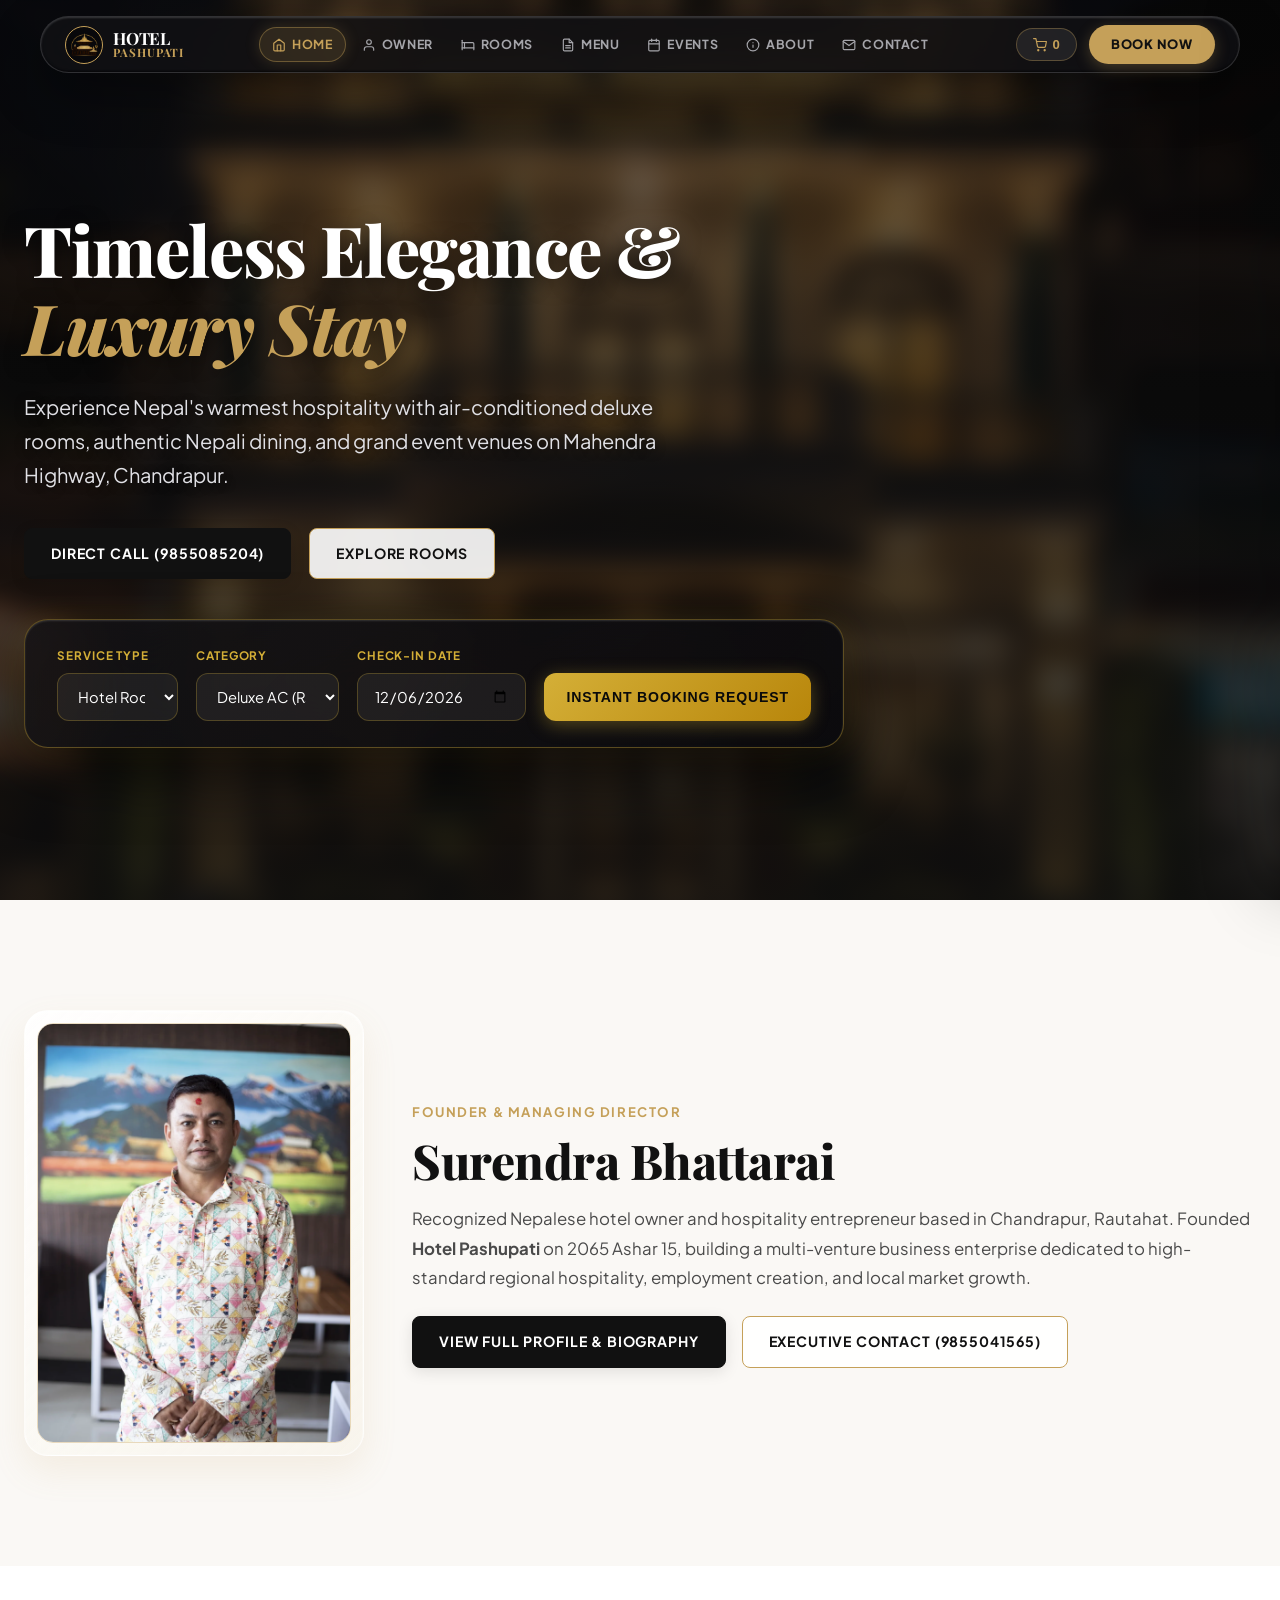
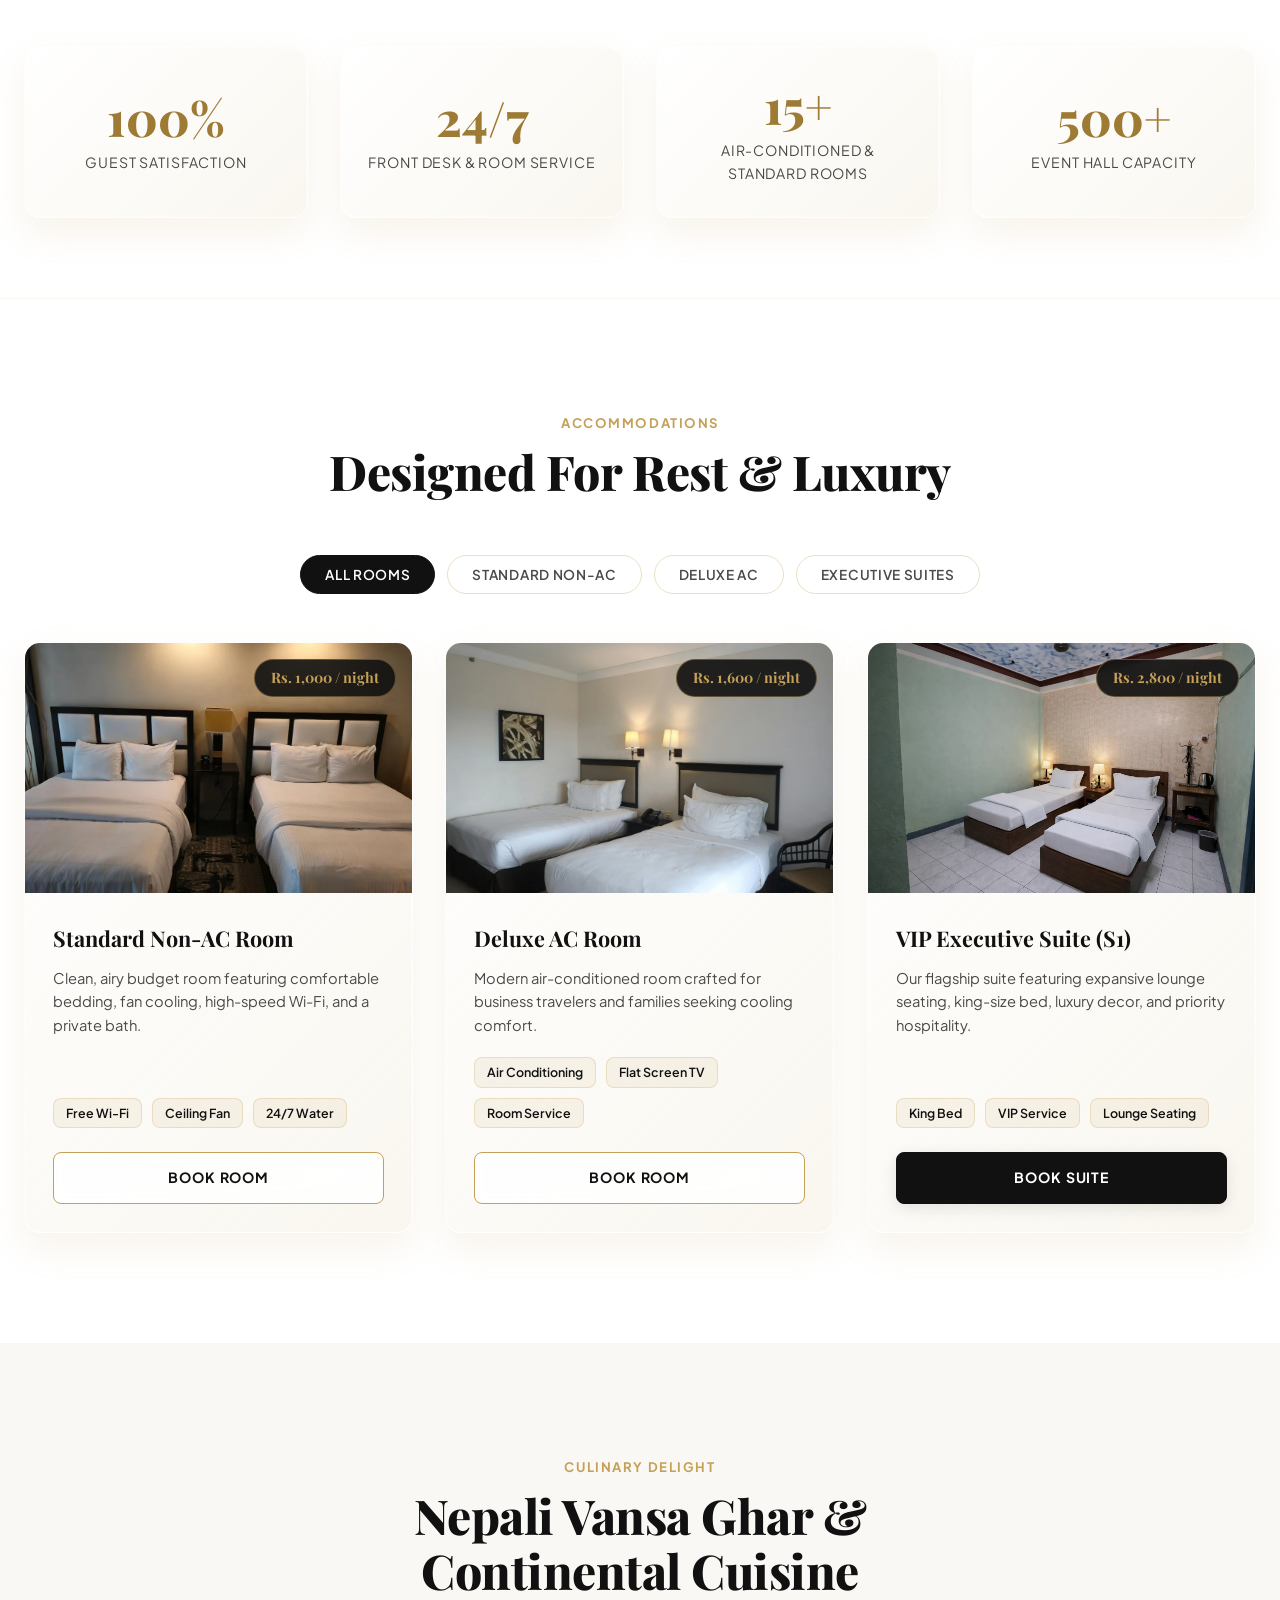
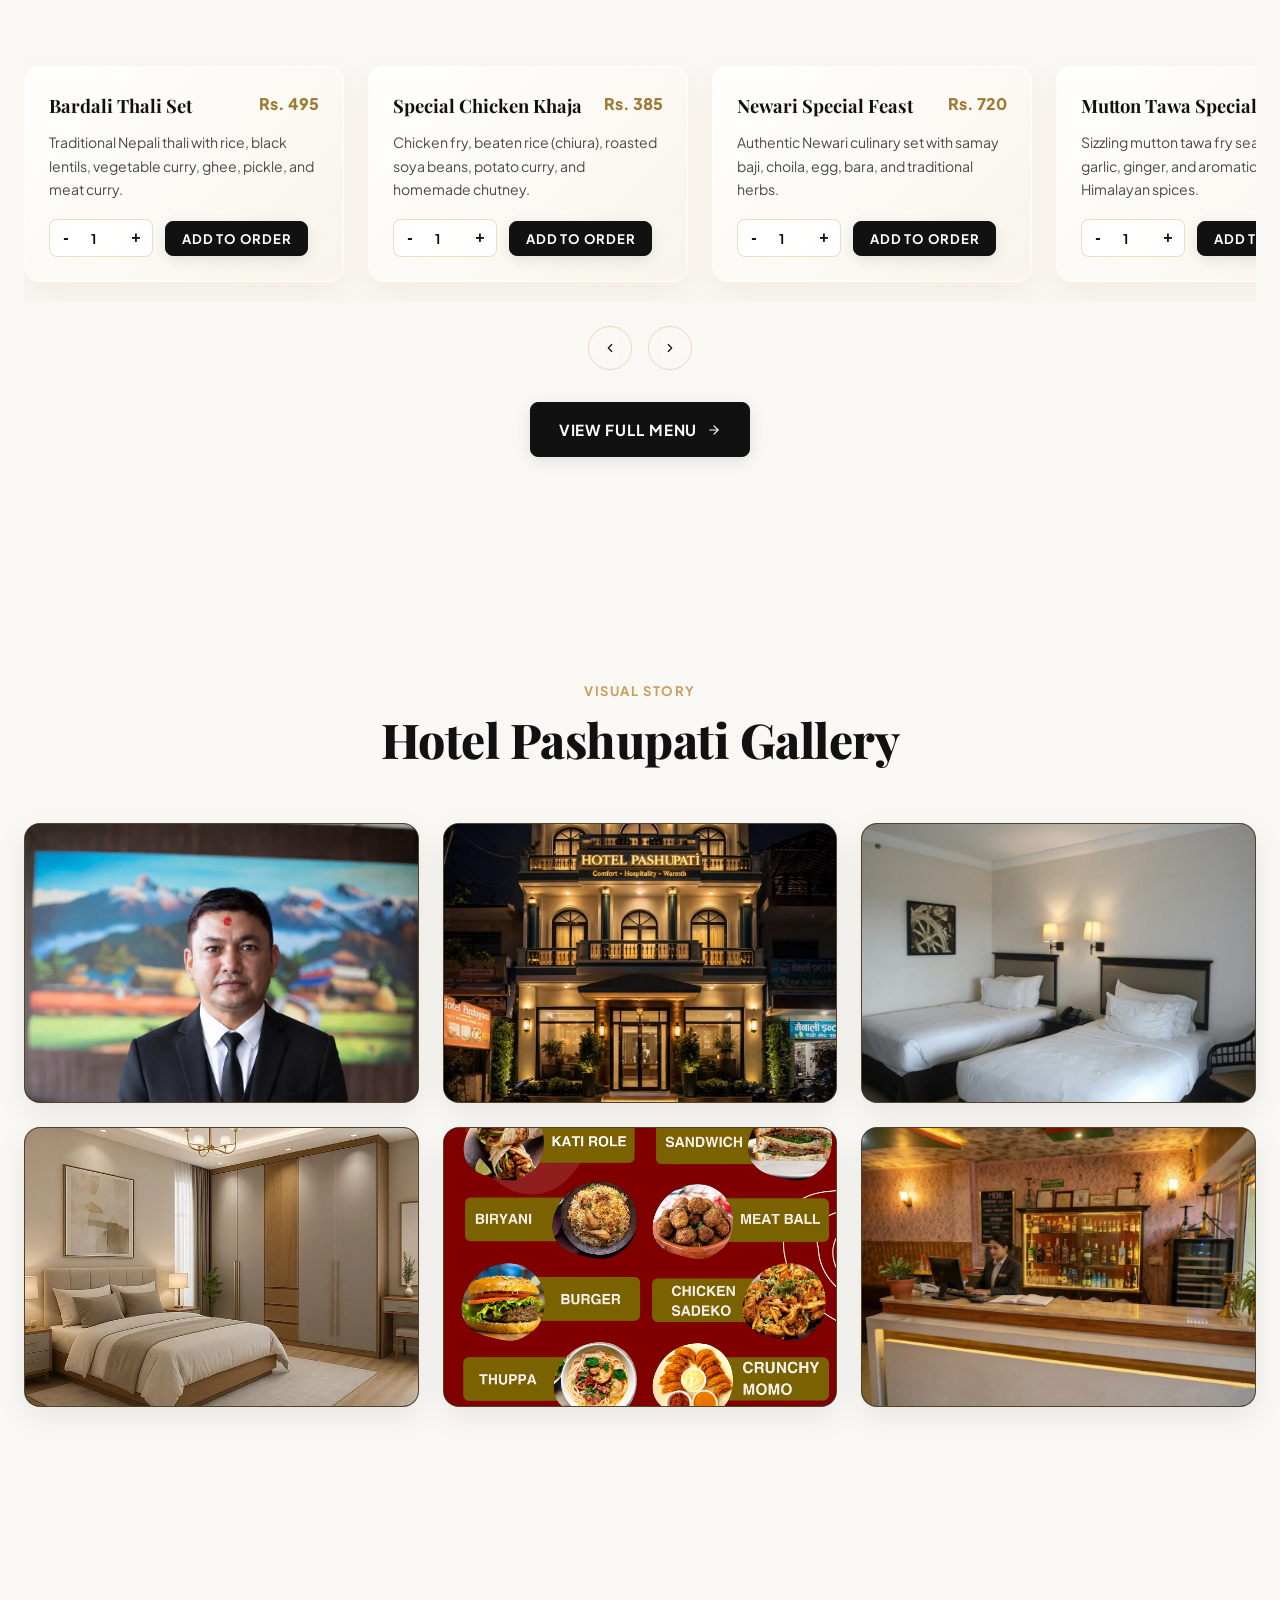
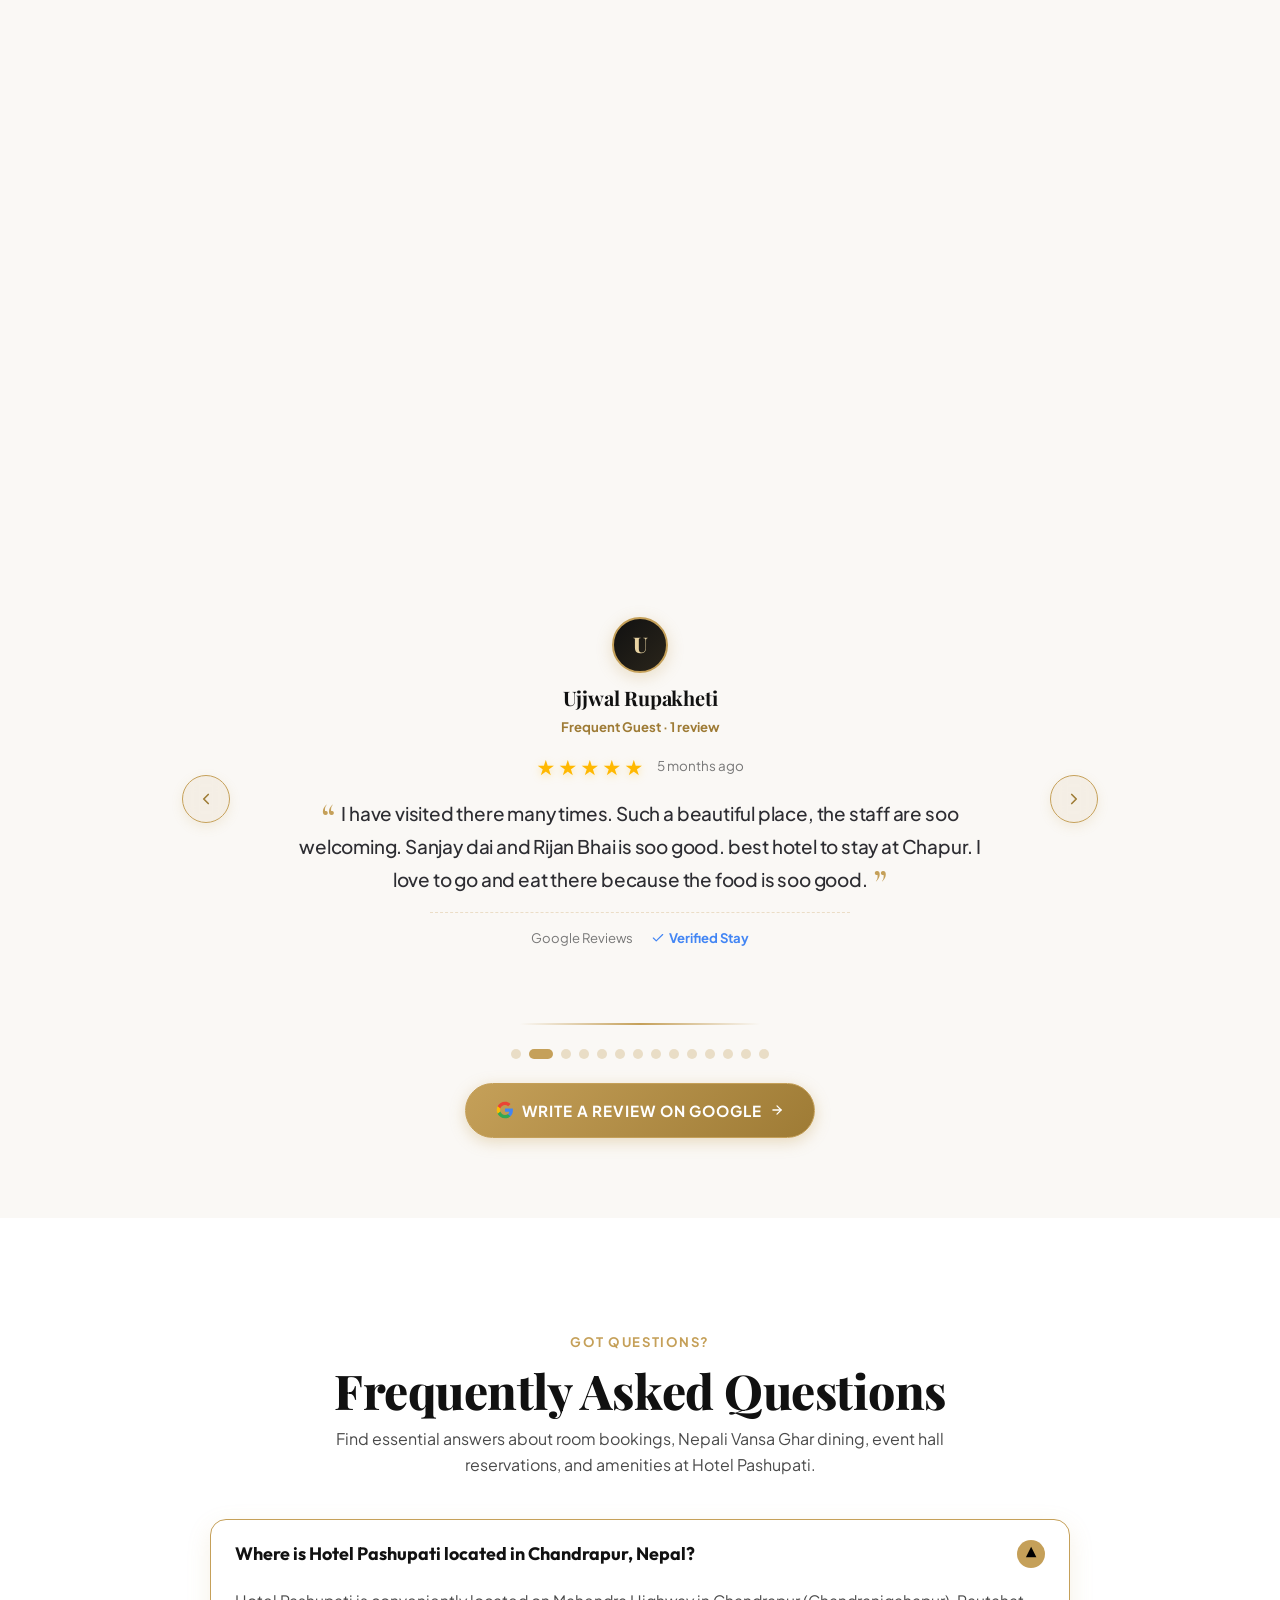
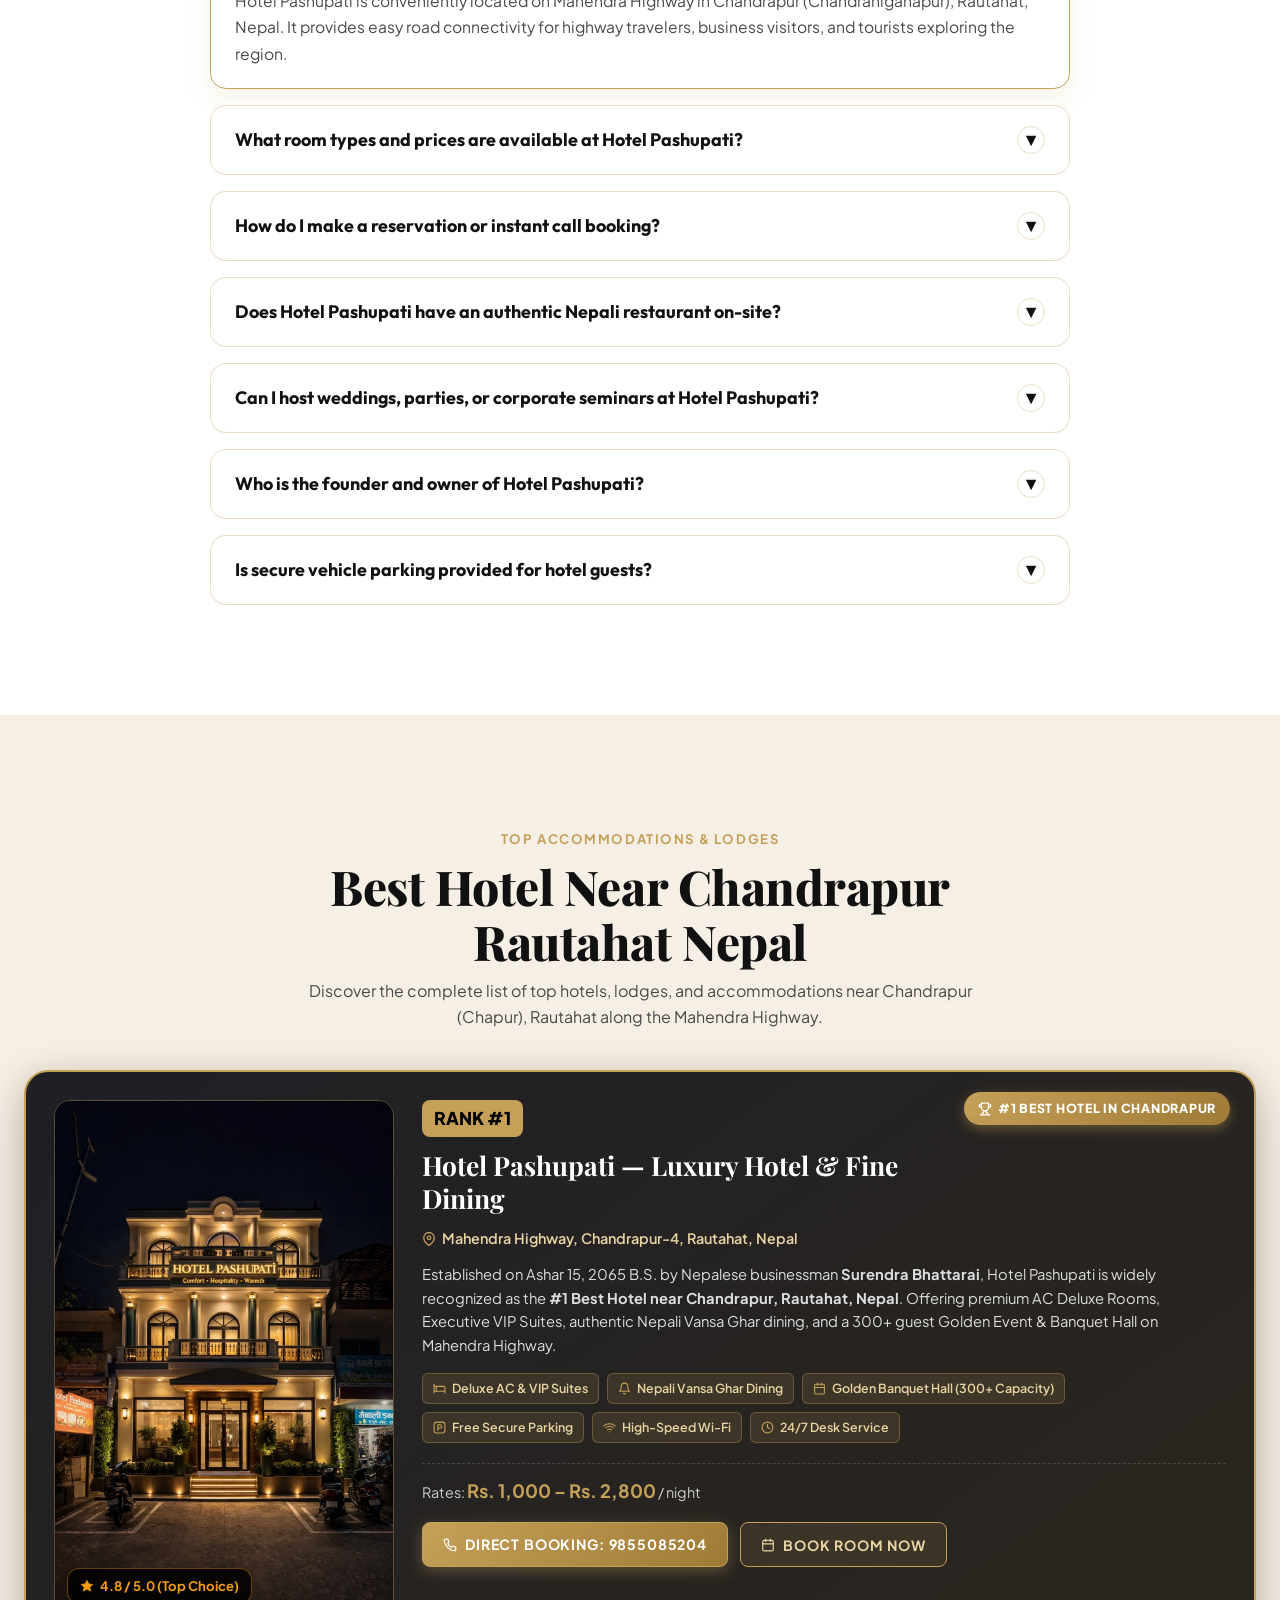
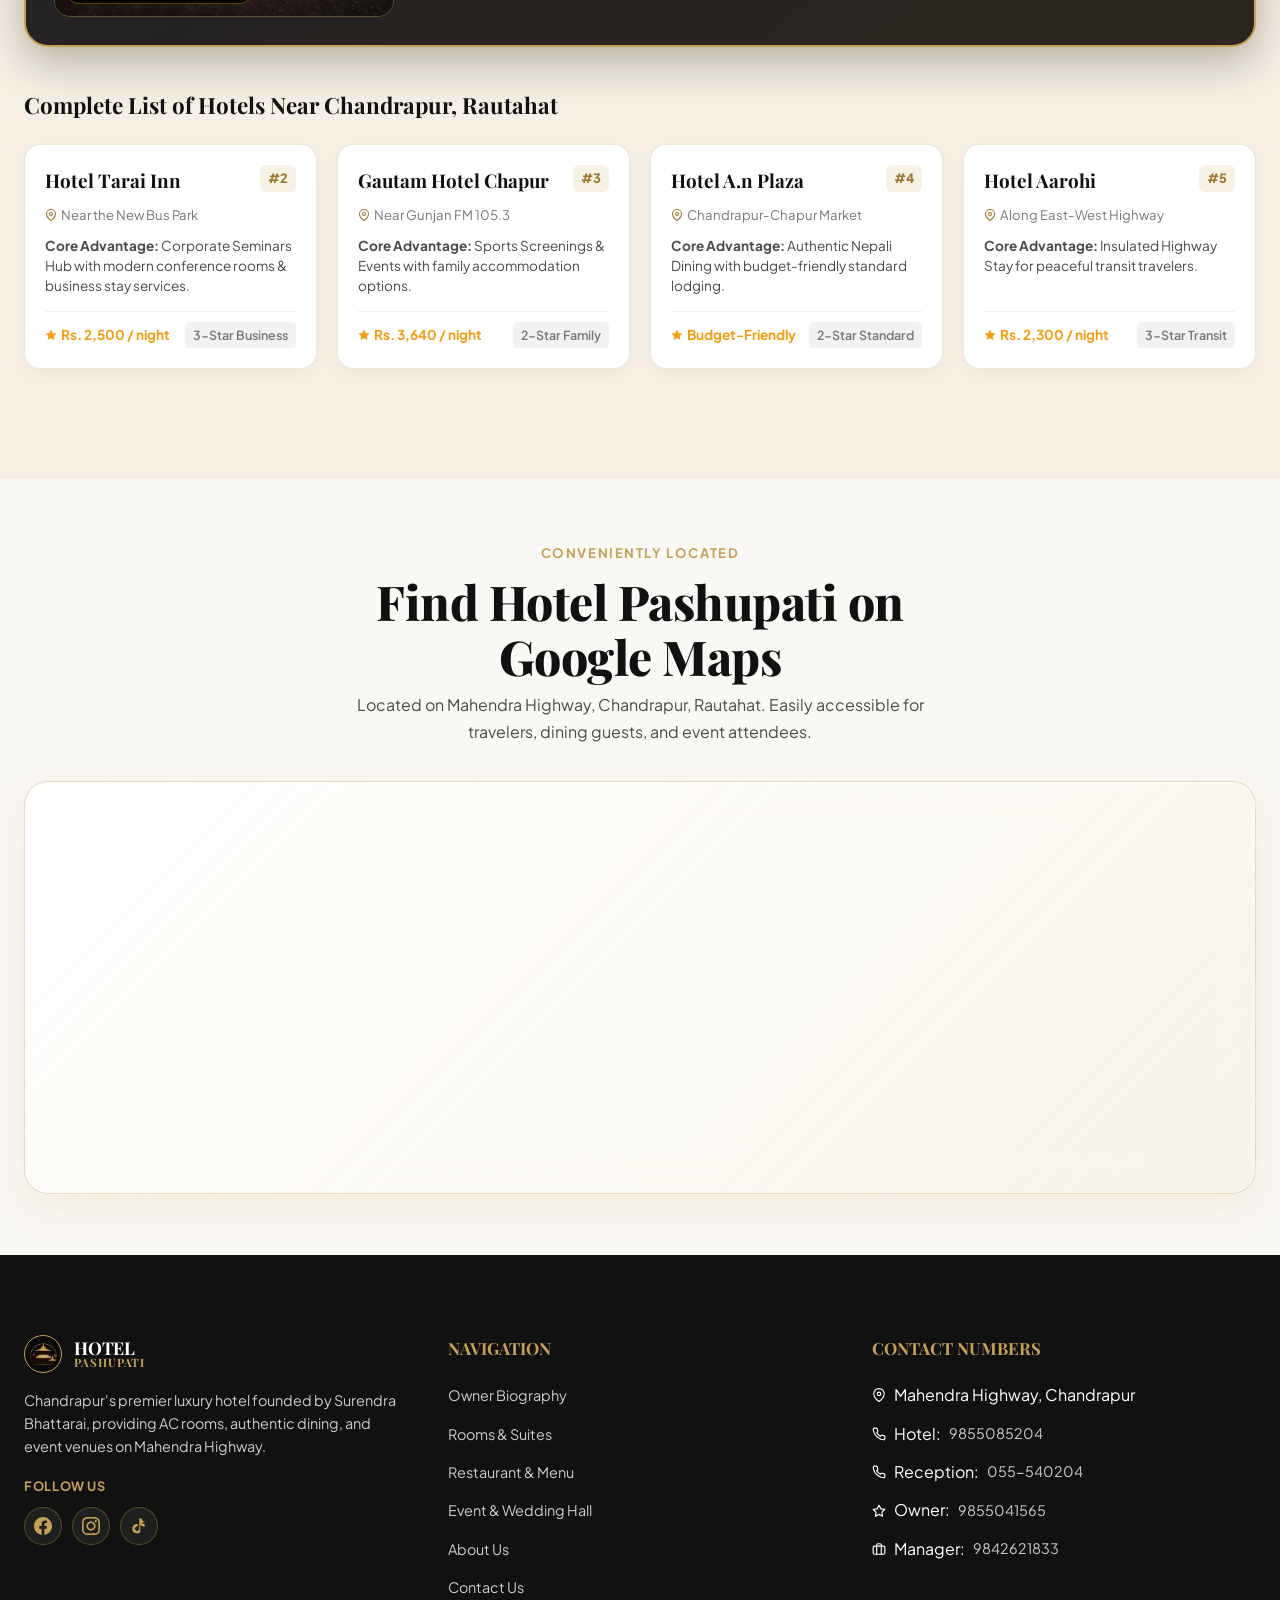
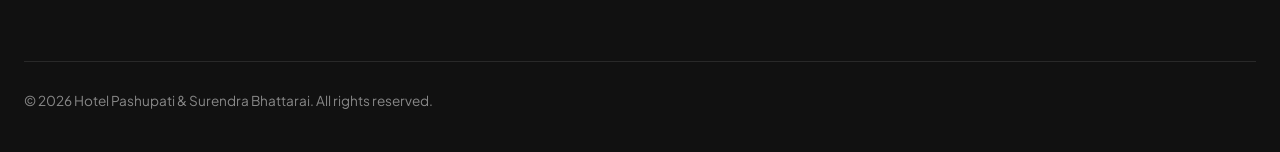
==== commit 0f8141c9: "Optimize full hotel image, reviews layout structure, mobile modal & bottom bar, hotel list, mobile a" ====
--- a/index.html
+++ b/index.html
@@ -372,19 +372,19 @@
     <div class="container">
       <div class="stats-grid">
         <div class="stat-card liquid-glass reveal">
-          <div class="stat-number">100%</div>
+          <div class="stat-number" data-target="100" data-suffix="%">100%</div>
           <div class="stat-label">Guest Satisfaction</div>
         </div>
         <div class="stat-card liquid-glass reveal">
-          <div class="stat-number">24/7</div>
+          <div class="stat-number" data-target="24" data-suffix="/7">24/7</div>
           <div class="stat-label">Front Desk & Room Service</div>
         </div>
         <div class="stat-card liquid-glass reveal">
-          <div class="stat-number">15+</div>
+          <div class="stat-number" data-target="15" data-suffix="+">15+</div>
           <div class="stat-label">Air-Conditioned & Standard Rooms</div>
         </div>
         <div class="stat-card liquid-glass reveal">
-          <div class="stat-number">500+</div>
+          <div class="stat-number" data-target="500" data-suffix="+">500+</div>
           <div class="stat-label">Event Hall Capacity</div>
         </div>
       </div>
@@ -769,19 +769,29 @@
       <!-- Rating Summary Strip -->
       <div class="review-rating-summary reveal">
         <div class="google-badge">
-          <span>G</span> Verified Google Business Listing
+          <svg width="18" height="18" viewBox="0 0 24 24"><path fill="#4285F4" d="M22.56 12.25c0-.78-.07-1.53-.2-2.25H12v4.26h5.92c-.26 1.37-1.04 2.53-2.21 3.31v2.77h3.57c2.08-1.92 3.28-4.74 3.28-8.09z"/><path fill="#34A853" d="M12 23c2.97 0 5.46-.98 7.28-2.66l-3.57-2.77c-.98.66-2.23 1.06-3.71 1.06-2.86 0-5.29-1.93-6.16-4.53H2.18v2.84C3.99 20.53 7.7 23 12 23z"/><path fill="#FBBC05" d="M5.84 14.09c-.22-.66-.35-1.36-.35-2.09s.13-1.43.35-2.09V7.06H2.18C1.43 8.55 1 10.22 1 12s.43 3.45 1.18 4.94l2.85-2.22.81-.63z"/><path fill="#EA4335" d="M12 5.38c1.62 0 3.06.56 4.21 1.64l3.15-3.15C17.45 2.09 14.97 1 12 1 7.7 1 3.99 3.47 2.18 7.06l3.66 2.84c.87-2.6 3.3-4.52 6.16-4.52z"/></svg>
+          <span>Verified Google Business Listing</span>
         </div>
         <div style="display:flex; align-items:center; gap:8px;">
-          <span
-            style="font-family:var(--font-heading); font-weight:800; font-size:1.8rem; color:var(--color-black);">4.6</span>
+          <span style="font-family:var(--font-heading); font-weight:800; font-size:1.8rem; color:var(--color-gold-dark);">4.6</span>
           <span class="stars-rating-summary">★★★★★</span>
           <span style="color:var(--text-secondary); font-size:0.9rem; font-weight:600;">(14 Real Guest Reviews)</span>
         </div>
       </div>
 
-      <!-- Auto-Sliding Floating Reviews Carousel -->
-      <div class="testimonial-carousel reveal">
-        <div class="testimonial-slides">
+      <!-- ONE HALF LINE IN MID -->
+      <div class="half-line-divider reveal"></div>
+
+      <!-- < REVIEW > (FLANKED REVIEW CAROUSEL WITH < AND > BUTTONS) -->
+      <div class="review-flank-wrapper reveal">
+        <button class="testimonial-nav-btn prev" aria-label="Previous Review Slide">
+          <svg viewBox="0 0 24 24" fill="none" stroke="currentColor" stroke-width="2.2" stroke-linecap="round" stroke-linejoin="round">
+            <polyline points="15 18 9 12 15 6"></polyline>
+          </svg>
+        </button>
+
+        <div class="testimonial-carousel">
+          <div class="testimonial-slides">
 
           <!-- Slide 1: Mishan Singh -->
           <div class="testimonial-card">
@@ -1208,33 +1218,29 @@
             </div>
           </div>
 
-        </div>
-      </div>
-
-      <!-- Circular Carousel Navigation Buttons (< and >) matching design -->
-      <div class="testimonial-nav-container reveal">
-        <button class="testimonial-nav-btn prev" aria-label="Previous Review Slide">
-          <svg viewBox="0 0 24 24" fill="none" stroke="currentColor" stroke-width="2" stroke-linecap="round"
-            stroke-linejoin="round">
-            <polyline points="15 18 9 12 15 6"></polyline>
-          </svg>
-        </button>
+          </div>
+        </div>
+
         <button class="testimonial-nav-btn next" aria-label="Next Review Slide">
-          <svg viewBox="0 0 24 24" fill="none" stroke="currentColor" stroke-width="2" stroke-linecap="round"
-            stroke-linejoin="round">
+          <svg viewBox="0 0 24 24" fill="none" stroke="currentColor" stroke-width="2.2" stroke-linecap="round" stroke-linejoin="round">
             <polyline points="9 18 15 12 9 6"></polyline>
           </svg>
         </button>
       </div>
 
-      <!-- Review CTA Button (Same style as Menu section) -->
-      <div style="text-align:center;" class="reveal">
+      <!-- ONE HALF LINE IN MID -->
+      <div class="half-line-divider reveal"></div>
+
+      <div class="testimonial-dots reveal"></div>
+
+      <!-- Review CTA Button (60-30-10 Gold Theme with Google SVG Icon) -->
+      <div style="text-align:center; margin-top: 24px;" class="reveal">
         <a href="https://www.google.com/maps/place/Hotel+Pashupati/@27.1183059,85.3587245,18z/data=!4m8!3m7!1s0x39eb621f12677c55:0x948182867c92fbc7!8m2!3d27.1183059!4d85.3587245!9m1!1b1!16s%2Fg%2F11gh_4x34q"
-          target="_blank" rel="noopener noreferrer" class="btn btn-primary"
-          style="display:inline-flex; align-items:center; gap:10px; padding:14px 28px; font-size:0.95rem;">
+          target="_blank" rel="noopener noreferrer" class="btn btn-gold-action"
+          style="padding:14px 30px; font-size:0.95rem; border-radius: 30px;">
+          <svg width="18" height="18" viewBox="0 0 24 24"><path fill="#4285F4" d="M22.56 12.25c0-.78-.07-1.53-.2-2.25H12v4.26h5.92c-.26 1.37-1.04 2.53-2.21 3.31v2.77h3.57c2.08-1.92 3.28-4.74 3.28-8.09z"/><path fill="#34A853" d="M12 23c2.97 0 5.46-.98 7.28-2.66l-3.57-2.77c-.98.66-2.23 1.06-3.71 1.06-2.86 0-5.29-1.93-6.16-4.53H2.18v2.84C3.99 20.53 7.7 23 12 23z"/><path fill="#FBBC05" d="M5.84 14.09c-.22-.66-.35-1.36-.35-2.09s.13-1.43.35-2.09V7.06H2.18C1.43 8.55 1 10.22 1 12s.43 3.45 1.18 4.94l2.85-2.22.81-.63z"/><path fill="#EA4335" d="M12 5.38c1.62 0 3.06.56 4.21 1.64l3.15-3.15C17.45 2.09 14.97 1 12 1 7.7 1 3.99 3.47 2.18 7.06l3.66 2.84c.87-2.6 3.3-4.52 6.16-4.52z"/></svg>
           <span>Write a Review on Google</span>
-          <svg class="nav-svg-icon" viewBox="0 0 24 24" fill="none" stroke="currentColor" stroke-width="2"
-            stroke-linecap="round" stroke-linejoin="round">
+          <svg class="nav-svg-icon" viewBox="0 0 24 24" fill="none" stroke="currentColor" stroke-width="2.2" stroke-linecap="round" stroke-linejoin="round">
             <line x1="5" y1="12" x2="19" y2="12"></line>
             <polyline points="12 5 19 12 12 19"></polyline>
           </svg>
@@ -1420,141 +1426,99 @@
       </h3>
 
       <div class="hotels-grid reveal">
+        <!-- Hotel Tarai Inn (#2) -->
         <div class="hotel-list-item-card">
           <div>
             <div class="hotel-item-header">
-              <h4 class="hotel-item-title">Hotel Everest & Lodge</h4>
+              <h4 class="hotel-item-title">Hotel Tarai Inn</h4>
               <span class="hotel-item-rank">#2</span>
             </div>
             <div class="hotel-item-location">
               <svg width="12" height="12" viewBox="0 0 24 24" fill="none" stroke="var(--color-gold-dark)" stroke-width="2.2"><path d="M21 10c0 7-9 13-9 13s-9-6-9-13a9 9 0 0 1 18 0z"></path><circle cx="12" cy="10" r="3"></circle></svg>
-              <span>Main Market Chowk, Chandrapur, Rautahat</span>
+              <span>Near the New Bus Park</span>
             </div>
             <p class="hotel-item-features">
-              Comfortable AC and Non-AC rooms with local dining services for highway travelers and families.
+              <strong>Core Advantage:</strong> Corporate Seminars Hub with modern conference rooms & business stay services.
             </p>
           </div>
           <div class="hotel-item-footer">
             <span class="hotel-item-rating">
               <svg width="12" height="12" viewBox="0 0 24 24" fill="#F39C12" stroke="#F39C12" stroke-width="1"><polygon points="12 2 15.09 8.26 22 9.27 17 14.14 18.18 21.02 12 17.77 5.82 21.02 7 14.14 2 9.27 8.91 8.26 12 2"></polygon></svg>
-              <span>4.1 / 5</span>
+              <span>Rs. 2,500 / night</span>
             </span>
-            <span class="hotel-item-type">Hotel & Lodge</span>
-          </div>
-        </div>
-
+            <span class="hotel-item-type">3-Star Business</span>
+          </div>
+        </div>
+
+        <!-- Gautam Hotel Chapur (#3) -->
         <div class="hotel-list-item-card">
           <div>
             <div class="hotel-item-header">
-              <h4 class="hotel-item-title">Hotel Deluxe & Lodge</h4>
+              <h4 class="hotel-item-title">Gautam Hotel Chapur</h4>
               <span class="hotel-item-rank">#3</span>
             </div>
             <div class="hotel-item-location">
               <svg width="12" height="12" viewBox="0 0 24 24" fill="none" stroke="var(--color-gold-dark)" stroke-width="2.2"><path d="M21 10c0 7-9 13-9 13s-9-6-9-13a9 9 0 0 1 18 0z"></path><circle cx="12" cy="10" r="3"></circle></svg>
-              <span>Chandrapur Bazaar, Rautahat</span>
+              <span>Near Gunjan FM 105.3</span>
             </div>
             <p class="hotel-item-features">
-              Budget-friendly lodging facilities with basic amenities and easy access to local markets.
+              <strong>Core Advantage:</strong> Sports Screenings & Events with family accommodation options.
             </p>
           </div>
           <div class="hotel-item-footer">
             <span class="hotel-item-rating">
               <svg width="12" height="12" viewBox="0 0 24 24" fill="#F39C12" stroke="#F39C12" stroke-width="1"><polygon points="12 2 15.09 8.26 22 9.27 17 14.14 18.18 21.02 12 17.77 5.82 21.02 7 14.14 2 9.27 8.91 8.26 12 2"></polygon></svg>
-              <span>4.0 / 5</span>
+              <span>Rs. 3,640 / night</span>
             </span>
-            <span class="hotel-item-type">Budget Lodge</span>
-          </div>
-        </div>
-
+            <span class="hotel-item-type">2-Star Family</span>
+          </div>
+        </div>
+
+        <!-- Hotel A.n Plaza (#4) -->
         <div class="hotel-list-item-card">
           <div>
             <div class="hotel-item-header">
-              <h4 class="hotel-item-title">Hotel Royal Plaza</h4>
+              <h4 class="hotel-item-title">Hotel A.n Plaza</h4>
               <span class="hotel-item-rank">#4</span>
             </div>
             <div class="hotel-item-location">
               <svg width="12" height="12" viewBox="0 0 24 24" fill="none" stroke="var(--color-gold-dark)" stroke-width="2.2"><path d="M21 10c0 7-9 13-9 13s-9-6-9-13a9 9 0 0 1 18 0z"></path><circle cx="12" cy="10" r="3"></circle></svg>
-              <span>Highway Junction, Chandrapur, Rautahat</span>
+              <span>Chandrapur-Chapur Market</span>
             </div>
             <p class="hotel-item-features">
-              Standard accommodations with attached restaurant, banquet services, and parking facility.
+              <strong>Core Advantage:</strong> Authentic Nepali Dining with budget-friendly standard lodging.
             </p>
           </div>
           <div class="hotel-item-footer">
             <span class="hotel-item-rating">
               <svg width="12" height="12" viewBox="0 0 24 24" fill="#F39C12" stroke="#F39C12" stroke-width="1"><polygon points="12 2 15.09 8.26 22 9.27 17 14.14 18.18 21.02 12 17.77 5.82 21.02 7 14.14 2 9.27 8.91 8.26 12 2"></polygon></svg>
-              <span>4.2 / 5</span>
+              <span>Budget-Friendly</span>
             </span>
-            <span class="hotel-item-type">Hotel & Restaurant</span>
-          </div>
-        </div>
-
+            <span class="hotel-item-type">2-Star Standard</span>
+          </div>
+        </div>
+
+        <!-- Hotel Aarohi (#5) -->
         <div class="hotel-list-item-card">
           <div>
             <div class="hotel-item-header">
-              <h4 class="hotel-item-title">Hotel Moonlight</h4>
+              <h4 class="hotel-item-title">Hotel Aarohi</h4>
               <span class="hotel-item-rank">#5</span>
             </div>
             <div class="hotel-item-location">
               <svg width="12" height="12" viewBox="0 0 24 24" fill="none" stroke="var(--color-gold-dark)" stroke-width="2.2"><path d="M21 10c0 7-9 13-9 13s-9-6-9-13a9 9 0 0 1 18 0z"></path><circle cx="12" cy="10" r="3"></circle></svg>
-              <span>East-West Highway, Chandrapur, Rautahat</span>
+              <span>Along East-West Highway</span>
             </div>
             <p class="hotel-item-features">
-              Convenient lodging for night transit travelers with clean rooms and fresh food options.
+              <strong>Core Advantage:</strong> Insulated Highway Stay for peaceful transit travelers.
             </p>
           </div>
           <div class="hotel-item-footer">
             <span class="hotel-item-rating">
               <svg width="12" height="12" viewBox="0 0 24 24" fill="#F39C12" stroke="#F39C12" stroke-width="1"><polygon points="12 2 15.09 8.26 22 9.27 17 14.14 18.18 21.02 12 17.77 5.82 21.02 7 14.14 2 9.27 8.91 8.26 12 2"></polygon></svg>
-              <span>4.0 / 5</span>
+              <span>Rs. 2,300 / night</span>
             </span>
-            <span class="hotel-item-type">Transit Lodge</span>
-          </div>
-        </div>
-
-        <div class="hotel-list-item-card">
-          <div>
-            <div class="hotel-item-header">
-              <h4 class="hotel-item-title">Hotel Highway Star</h4>
-              <span class="hotel-item-rank">#6</span>
-            </div>
-            <div class="hotel-item-location">
-              <svg width="12" height="12" viewBox="0 0 24 24" fill="none" stroke="var(--color-gold-dark)" stroke-width="2.2"><path d="M21 10c0 7-9 13-9 13s-9-6-9-13a9 9 0 0 1 18 0z"></path><circle cx="12" cy="10" r="3"></circle></svg>
-              <span>Mahendra Highway Pass, Chandrapur</span>
-            </div>
-            <p class="hotel-item-features">
-              Short-stay transit rooms with roadside tea and meal service for long-distance drivers.
-            </p>
-          </div>
-          <div class="hotel-item-footer">
-            <span class="hotel-item-rating">
-              <svg width="12" height="12" viewBox="0 0 24 24" fill="#F39C12" stroke="#F39C12" stroke-width="1"><polygon points="12 2 15.09 8.26 22 9.27 17 14.14 18.18 21.02 12 17.77 5.82 21.02 7 14.14 2 9.27 8.91 8.26 12 2"></polygon></svg>
-              <span>3.9 / 5</span>
-            </span>
-            <span class="hotel-item-type">Highway Lodge</span>
-          </div>
-        </div>
-
-        <div class="hotel-list-item-card">
-          <div>
-            <div class="hotel-item-header">
-              <h4 class="hotel-item-title">Hotel Peace Palace</h4>
-              <span class="hotel-item-rank">#7</span>
-            </div>
-            <div class="hotel-item-location">
-              <svg width="12" height="12" viewBox="0 0 24 24" fill="none" stroke="var(--color-gold-dark)" stroke-width="2.2"><path d="M21 10c0 7-9 13-9 13s-9-6-9-13a9 9 0 0 1 18 0z"></path><circle cx="12" cy="10" r="3"></circle></svg>
-              <span>City Center, Chandrapur, Rautahat</span>
-            </div>
-            <p class="hotel-item-features">
-              Peaceful residential stay environment suitable for family visitors and corporate guests.
-            </p>
-          </div>
-          <div class="hotel-item-footer">
-            <span class="hotel-item-rating">
-              <svg width="12" height="12" viewBox="0 0 24 24" fill="#F39C12" stroke="#F39C12" stroke-width="1"><polygon points="12 2 15.09 8.26 22 9.27 17 14.14 18.18 21.02 12 17.77 5.82 21.02 7 14.14 2 9.27 8.91 8.26 12 2"></polygon></svg>
-              <span>3.8 / 5</span>
-            </span>
-            <span class="hotel-item-type">Family Hotel</span>
+            <span class="hotel-item-type">3-Star Transit</span>
           </div>
         </div>
       </div>
--- a/style.css
+++ b/style.css
@@ -697,14 +697,35 @@
 .stat-card {
   padding: 32px 24px;
   text-align: center;
+  display: flex;
+  flex-direction: column;
+  align-items: center;
+  justify-content: center;
+  min-height: 140px;
+  box-sizing: border-box;
 }
 .stat-number {
   font-family: var(--font-heading);
-  font-size: 3rem;
+  font-size: clamp(2.4rem, 4vw, 3rem);
   font-weight: 800;
   color: var(--color-gold-dark);
-  line-height: 1;
+  line-height: 1.1;
   margin-bottom: 8px;
+  font-variant-numeric: tabular-nums;
+  display: inline-flex;
+  align-items: baseline;
+  justify-content: center;
+  min-width: 140px;
+  height: 52px;
+  transition: transform 0.3s ease, text-shadow 0.3s ease;
+}
+.stat-number.counter-done {
+  animation: goldPulseFinish 0.6s cubic-bezier(0.16, 1, 0.3, 1);
+}
+@keyframes goldPulseFinish {
+  0% { transform: scale(1); }
+  50% { transform: scale(1.08); text-shadow: 0 0 20px rgba(197, 160, 89, 0.5); }
+  100% { transform: scale(1); }
 }
 .stat-label {
   font-size: 0.88rem;
@@ -1145,18 +1166,34 @@
   flex-wrap: wrap;
 }
 
+/* Verified Google Business Reviews Section (60-30-10 Luxury Theme) */
+#reviews {
+  background: var(--bg-secondary);
+  position: relative;
+  padding: 80px 0;
+}
+
+.review-rating-summary {
+  display: flex;
+  align-items: center;
+  justify-content: center;
+  gap: 16px;
+  margin-bottom: 24px;
+  flex-wrap: wrap;
+}
+
 .google-badge {
   display: inline-flex;
   align-items: center;
   gap: 10px;
-  padding: 10px 22px;
-  border-radius: var(--radius-full);
+  padding: 8px 20px;
+  border-radius: 30px;
   background: #FFFFFF;
-  border: 1px solid var(--border-gold);
-  font-weight: 700;
-  font-size: 0.92rem;
+  border: 1.5px solid var(--border-gold);
+  font-weight: 700;
+  font-size: 0.9rem;
   color: var(--color-black);
-  box-shadow: 0 4px 15px rgba(0, 0, 0, 0.05);
+  box-shadow: 0 4px 15px rgba(197, 160, 89, 0.15);
 }
 
 .stars-rating-summary {
@@ -1166,12 +1203,32 @@
   filter: drop-shadow(0 2px 4px rgba(255, 184, 0, 0.3));
 }
 
-/* Testimonial Carousel Container */
+/* Centered Half Line Divider */
+.half-line-divider {
+  width: 240px;
+  height: 1.5px;
+  background: linear-gradient(90deg, transparent 0%, var(--color-gold) 50%, transparent 100%);
+  margin: 24px auto;
+  opacity: 0.7;
+}
+
+/* Flanked Review Container (< review >) */
+.review-flank-wrapper {
+  display: flex;
+  align-items: center;
+  justify-content: center;
+  gap: 20px;
+  max-width: 980px;
+  margin: 0 auto;
+  position: relative;
+}
+
 .testimonial-carousel {
   position: relative;
-  max-width: 820px;
+  flex-grow: 1;
+  max-width: 780px;
   width: 100%;
-  margin: 0 auto;
+  margin: 0;
   overflow: hidden;
   box-sizing: border-box;
   padding: 10px 0;
@@ -1188,7 +1245,7 @@
   min-width: 100%;
   max-width: 100%;
   box-sizing: border-box;
-  padding: 12px 20px;
+  padding: 8px 16px;
   background: transparent !important;
   border: none !important;
   border-radius: 0 !important;
@@ -1207,23 +1264,23 @@
   flex-direction: column;
   align-items: center;
   gap: 8px;
-  margin-bottom: 10px;
+  margin-bottom: 12px;
 }
 
 .review-avatar {
-  width: 54px;
-  height: 54px;
+  width: 56px;
+  height: 56px;
   border-radius: 50%;
-  background: linear-gradient(135deg, #111111 0%, #222226 100%);
-  color: var(--color-gold);
-  font-family: var(--font-accent);
+  background: linear-gradient(135deg, #111111 0%, #2A251B 100%);
+  color: #E8D3A2;
+  font-family: var(--font-heading);
   font-weight: 800;
-  font-size: 1.3rem;
+  font-size: 1.35rem;
   display: flex;
   align-items: center;
   justify-content: center;
   border: 2px solid var(--color-gold);
-  box-shadow: 0 4px 16px rgba(197, 160, 89, 0.25);
+  box-shadow: 0 4px 16px rgba(197, 160, 89, 0.3);
   flex-shrink: 0;
 }
 
@@ -1232,9 +1289,9 @@
 }
 
 .review-author {
-  font-family: var(--font-accent);
-  font-weight: 800;
-  font-size: 1.2rem;
+  font-family: var(--font-heading);
+  font-weight: 700;
+  font-size: 1.25rem;
   color: var(--color-black);
   letter-spacing: -0.01em;
   margin-bottom: 2px;
@@ -1243,7 +1300,7 @@
 .review-badge-tag {
   font-size: 0.82rem;
   color: var(--color-gold-dark);
-  font-weight: 600;
+  font-weight: 700;
   font-family: var(--font-body);
 }
 
@@ -1251,8 +1308,8 @@
   display: flex;
   align-items: center;
   justify-content: center;
-  gap: 12px;
-  margin-bottom: 12px;
+  gap: 10px;
+  margin-bottom: 14px;
 }
 
 .star-icons {
@@ -1267,10 +1324,10 @@
   font-family: 'Plus Jakarta Sans', -apple-system, BlinkMacSystemFont, sans-serif;
   font-size: clamp(1.02rem, 1.7vw, 1.18rem);
   color: #2D2D32;
-  line-height: 1.7;
-  margin-bottom: 14px;
+  line-height: 1.75;
+  margin-bottom: 16px;
   font-style: normal;
-  max-width: 740px;
+  max-width: 720px;
   font-weight: 500;
   letter-spacing: -0.01em;
   position: relative;
@@ -1279,10 +1336,10 @@
 .review-text::before {
   content: '“';
   font-family: 'Cormorant Garamond', Georgia, serif;
-  font-size: 2rem;
+  font-size: 2.2rem;
   color: var(--color-gold);
   line-height: 0;
-  vertical-align: -0.35rem;
+  vertical-align: -0.4rem;
   margin-right: 4px;
   font-weight: 700;
 }
@@ -1290,10 +1347,10 @@
 .review-text::after {
   content: '”';
   font-family: 'Cormorant Garamond', Georgia, serif;
-  font-size: 2rem;
+  font-size: 2.2rem;
   color: var(--color-gold);
   line-height: 0;
-  vertical-align: -0.35rem;
+  vertical-align: -0.4rem;
   margin-left: 4px;
   font-weight: 700;
 }
@@ -1305,10 +1362,10 @@
   align-items: center;
   justify-content: center;
   gap: 18px;
-  border-top: 1px solid rgba(197, 160, 89, 0.25);
-  padding-top: 12px;
+  border-top: 1px dashed rgba(197, 160, 89, 0.3);
+  padding-top: 14px;
   width: 100%;
-  max-width: 400px;
+  max-width: 420px;
   font-family: var(--font-body);
 }
 
@@ -1325,26 +1382,62 @@
   display: flex;
   align-items: center;
   justify-content: center;
-  gap: 14px;
-  margin-top: 16px;
-  margin-bottom: 12px;
+  gap: 16px;
+  margin-top: 24px;
+  margin-bottom: 20px;
 }
 
 .testimonial-nav-btn {
-  width: 44px;
-  height: 44px;
+  width: 48px;
+  height: 48px;
   border-radius: 50%;
-  border: 1px solid var(--border-gold, #C5A059);
-  background: rgba(255, 255, 255, 0.7);
+  border: 1.5px solid var(--color-gold);
+  background: rgba(197, 160, 89, 0.1);
   backdrop-filter: blur(8px);
   -webkit-backdrop-filter: blur(8px);
-  color: var(--color-black, #111111);
+  color: var(--color-gold-dark);
   display: flex;
   align-items: center;
   justify-content: center;
   cursor: pointer;
-  transition: all 0.25s cubic-bezier(0.16, 1, 0.3, 1);
-  box-shadow: 0 2px 8px rgba(0, 0, 0, 0.04);
+  transition: all 0.3s cubic-bezier(0.16, 1, 0.3, 1);
+  box-shadow: 0 4px 12px rgba(197, 160, 89, 0.15);
+}
+
+.testimonial-nav-btn:hover {
+  background: var(--color-gold);
+  color: #FFFFFF !important;
+  transform: translateY(-2px);
+  box-shadow: 0 8px 25px rgba(197, 160, 89, 0.38);
+}
+
+.testimonial-nav-btn svg {
+  width: 20px;
+  height: 20px;
+  stroke-width: 2.2;
+}
+
+.testimonial-dots {
+  display: flex;
+  justify-content: center;
+  align-items: center;
+  gap: 8px;
+  margin-top: 12px;
+}
+
+.testimonial-dots .dot {
+  width: 10px;
+  height: 10px;
+  border-radius: 50%;
+  background: rgba(197, 160, 89, 0.3);
+  cursor: pointer;
+  transition: all 0.3s ease;
+}
+
+.testimonial-dots .dot.active {
+  width: 24px;
+  border-radius: 12px;
+  background: var(--color-gold);
 }
 
 .testimonial-nav-btn:hover {
@@ -1912,11 +2005,11 @@
   width: 100vw;
   max-width: 100%;
   height: 64px;
-  background: rgba(14, 14, 18, 0.98) !important;
-  backdrop-filter: blur(28px) !important;
-  -webkit-backdrop-filter: blur(28px) !important;
-  border-top: 1px solid rgba(212, 175, 55, 0.35) !important;
-  box-shadow: 0 -10px 30px rgba(0, 0, 0, 0.85) !important;
+  background: #0E0E12 !important;
+  backdrop-filter: none !important;
+  -webkit-backdrop-filter: none !important;
+  border-top: 1.5px solid var(--border-gold) !important;
+  box-shadow: 0 -6px 24px rgba(0, 0, 0, 0.95) !important;
   z-index: 999999 !important;
   align-items: center;
   justify-content: space-around;
@@ -1926,7 +2019,10 @@
 
 @media (max-width: 768px) {
   body {
-    padding-bottom: 74px !important;
+    padding-bottom: 0 !important;
+  }
+  footer {
+    padding-bottom: 96px !important;
   }
   .mobile-app-dock {
     display: flex !important;
@@ -1997,26 +2093,41 @@
   stroke: #D4AF37 !important;
 }
 
-/* Bottom Sheet Styling for Booking Modal on Mobile */
+/* Full Mobile Screen Styling for Booking Modal */
 @media (max-width: 768px) {
   .booking-modal-overlay {
-    align-items: flex-end !important;
+    align-items: stretch !important;
     padding: 0 !important;
+    z-index: 10000000 !important; /* Higher than mobile bottom dock bar */
   }
 
   .booking-modal-card {
-    width: 100% !important;
-    max-width: 100% !important;
-    max-height: 90vh !important;
-    border-radius: 24px 24px 0 0 !important;
-    padding: 22px 18px 30px 18px !important;
+    width: 100vw !important;
+    max-width: 100vw !important;
+    height: 100vh !important;
+    max-height: 100vh !important;
+    border-radius: 0 !important;
+    padding: 24px 20px 60px 20px !important;
     margin: 0 !important;
     box-sizing: border-box !important;
-    border-left: none !important;
-    border-right: none !important;
-    border-bottom: none !important;
-    box-shadow: 0 -15px 40px rgba(0, 0, 0, 0.9) !important;
+    border: none !important;
+    box-shadow: none !important;
     overflow-x: hidden !important;
+    overflow-y: auto !important;
+    -webkit-overflow-scrolling: touch !important;
+  }
+
+  .booking-modal-card::-webkit-scrollbar {
+    width: 4px !important;
+  }
+
+  .booking-modal-card::-webkit-scrollbar-track {
+    background: transparent !important;
+  }
+
+  .booking-modal-card::-webkit-scrollbar-thumb {
+    background: var(--color-gold) !important;
+    border-radius: 4px !important;
   }
 
   /* Sheet Drag Handle Indicator */
@@ -2057,44 +2168,52 @@
   }
 
   .navlinks.active {
-    display: flex;
-    position: fixed;
-    top: 75px;
-    right: 14px;
-    left: 14px;
-    background: rgba(14, 14, 18, 0.98);
-    backdrop-filter: blur(32px);
-    -webkit-backdrop-filter: blur(32px);
-    border: 1px solid rgba(212, 175, 55, 0.4);
-    border-radius: 20px;
-    flex-direction: column;
-    padding: 22px 18px;
-    gap: 10px;
-    box-shadow: 0 25px 70px rgba(0, 0, 0, 0.85), 0 0 40px rgba(212, 175, 55, 0.22);
-    z-index: 999;
-    max-height: calc(100vh - 100px);
-    overflow-y: auto;
+    display: flex !important;
+    position: fixed !important;
+    top: 75px !important;
+    right: 18px !important;
+    left: 18px !important;
+    max-width: 320px !important;
+    margin: 0 auto !important;
+    background: rgba(14, 14, 18, 0.98) !important;
+    backdrop-filter: blur(32px) !important;
+    -webkit-backdrop-filter: blur(32px) !important;
+    border: 1.5px solid rgba(212, 175, 55, 0.4) !important;
+    border-radius: 20px !important;
+    flex-direction: column !important;
+    align-items: stretch !important;
+    padding: 20px 16px !important;
+    gap: 8px !important;
+    box-shadow: 0 25px 70px rgba(0, 0, 0, 0.85), 0 0 40px rgba(212, 175, 55, 0.22) !important;
+    z-index: 99999 !important;
+    max-height: calc(100vh - 100px) !important;
+    overflow-y: auto !important;
   }
 
   .navlinks.active a {
-    width: 100%;
-    justify-content: flex-start;
-    padding: 13px 18px;
-    font-size: 0.98rem;
-    font-weight: 600;
-    border-radius: 12px;
-    background: rgba(255, 255, 255, 0.04);
-    border: 1px solid rgba(255, 255, 255, 0.08);
-    color: #E4E4E7;
-    transition: all 0.25s ease;
+    display: flex !important;
+    align-items: center !important;
+    justify-content: center !important;
+    width: 100% !important;
+    max-width: 100% !important;
+    padding: 12px 18px !important;
+    font-size: 0.9rem !important;
+    font-weight: 700 !important;
+    letter-spacing: 0.05em !important;
+    border-radius: 12px !important;
+    background: rgba(255, 255, 255, 0.04) !important;
+    border: 1px solid rgba(255, 255, 255, 0.08) !important;
+    color: #E4E4E7 !important;
+    box-sizing: border-box !important;
+    transition: all 0.25s ease !important;
   }
 
   .navlinks.active a:hover,
   .navlinks.active a.active {
-    background: rgba(212, 175, 55, 0.15);
-    color: #D4AF37;
-    border-color: rgba(212, 175, 55, 0.4);
-    padding-left: 22px;
+    background: rgba(212, 175, 55, 0.16) !important;
+    color: #D4AF37 !important;
+    border-color: rgba(212, 175, 55, 0.45) !important;
+    box-shadow: 0 0 16px rgba(212, 175, 55, 0.25) !important;
   }
 
   .gallery-grid {
@@ -2129,7 +2248,7 @@
   }
 
   body {
-    padding-bottom: 110px !important; /* Generous clearance for 64px bottom app dock */
+    padding-bottom: 0 !important;
   }
 
   section {
@@ -2150,7 +2269,8 @@
     line-height: 1.7 !important;
   }
 
-  /* 130px top padding ensures header content starts cleanly BELOW the top capsule header */
+  /* Quiet Luxury Ambient Mobile Body Background Environment */
+  .hero,
   .hero-section,
   .page-header,
   .about-hero,
@@ -2159,9 +2279,41 @@
   .menu-hero,
   .events-hero,
   .owner-hero {
+    position: relative;
     padding-top: 130px !important;
-    min-height: auto !important;
+    padding-bottom: 70px !important;
+    min-height: 100dvh !important;
+    min-height: 100vh !important;
+    display: flex !important;
+    flex-direction: column !important;
+    justify-content: center !important;
     text-align: center;
+    box-sizing: border-box !important;
+    background-color: #0A0A0E !important;
+    background-image: 
+      radial-gradient(ellipse 85% 55% at 50% 18%, rgba(197, 160, 89, 0.09) 0%, rgba(158, 123, 53, 0.03) 45%, transparent 75%),
+      radial-gradient(ellipse 90% 60% at 50% 75%, rgba(197, 160, 89, 0.07) 0%, rgba(14, 14, 20, 0) 70%),
+      radial-gradient(rgba(197, 160, 89, 0.04) 1px, transparent 0) !important;
+    background-size: 100% 100%, 100% 100%, 32px 32px !important;
+  }
+
+  /* Integrated Ambient Booking Card Zone */
+  .mobile-booking-card-zone,
+  .booking-card-integrated {
+    margin-top: 44px;
+    margin-bottom: 32px;
+    padding: 32px 24px;
+    border-radius: var(--radius-lg);
+    background: linear-gradient(145deg, rgba(22, 22, 28, 0.85) 0%, rgba(14, 14, 18, 0.92) 100%);
+    backdrop-filter: blur(20px) saturate(160%);
+    -webkit-backdrop-filter: blur(20px) saturate(160%);
+    border: 1px solid rgba(197, 160, 89, 0.25);
+    box-shadow: 
+      inset 0 1px 1px rgba(255, 255, 255, 0.07),
+      0 25px 60px rgba(0, 0, 0, 0.6),
+      0 0 35px rgba(197, 160, 89, 0.04);
+    position: relative;
+    overflow: hidden;
   }
 
   .hero-title {
@@ -2258,13 +2410,6 @@
     padding: 10px 18px !important;
     font-size: 0.85rem !important;
     border-radius: 9999px !important;
-  }
-
-  .booking-modal-card {
-    width: 94vw !important;
-    padding: 24px 16px !important;
-    max-height: 85vh !important;
-    border-radius: 18px !important;
   }
 
   .cart-modal {
@@ -2328,7 +2473,7 @@
   background: rgba(10, 10, 12, 0.78);
   backdrop-filter: blur(12px);
   -webkit-backdrop-filter: blur(12px);
-  z-index: 99999;
+  z-index: 10000000;
   display: flex;
   align-items: center;
   justify-content: center;
@@ -2606,7 +2751,7 @@
   display: grid;
   grid-template-columns: 340px 1fr;
   gap: 28px;
-  align-items: center;
+  align-items: stretch;
 }
 
 @media (max-width: 1024px) {
@@ -2627,13 +2772,17 @@
   .featured-hotel-inner {
     grid-template-columns: 1fr;
   }
+  .featured-hotel-img-box {
+    height: 320px !important;
+  }
 }
 
 .featured-hotel-img-box {
   position: relative;
   border-radius: var(--radius-md);
   overflow: hidden;
-  height: 260px;
+  height: 100%;
+  min-height: 280px;
   border: 1px solid var(--border-gold);
 }
 
@@ -2641,6 +2790,7 @@
   width: 100%;
   height: 100%;
   object-fit: cover;
+  object-position: center;
   transition: transform 0.5s ease;
 }
 
@@ -2863,6 +3013,66 @@
   box-shadow: 0 12px 30px rgba(197, 160, 89, 0.18);
 }
 
+/* Luxury Hotel Comparison Table (60-30-10 Gold Glass Theme) */
+.hotel-comparison-table-wrapper {
+  margin-top: 36px;
+  overflow-x: auto;
+  border-radius: var(--radius-md);
+  border: 1.5px solid var(--border-gold);
+  background: var(--bg-primary);
+  box-shadow: 0 10px 30px rgba(197, 160, 89, 0.1);
+}
+
+.hotel-comparison-table {
+  width: 100%;
+  border-collapse: collapse;
+  text-align: left;
+  font-size: 0.92rem;
+  min-width: 680px;
+}
+
+.hotel-comparison-table th {
+  background: linear-gradient(135deg, rgba(20, 20, 26, 0.95) 0%, rgba(32, 28, 20, 0.95) 100%);
+  color: #E8D3A2;
+  font-family: var(--font-heading);
+  font-size: 0.95rem;
+  font-weight: 700;
+  padding: 16px 20px;
+  border-bottom: 2px solid var(--color-gold);
+}
+
+.hotel-comparison-table td {
+  padding: 16px 20px;
+  border-bottom: 1px solid rgba(197, 160, 89, 0.2);
+  color: var(--color-black);
+  vertical-align: middle;
+}
+
+.hotel-comparison-table tr:last-child td {
+  border-bottom: none;
+}
+
+.hotel-comparison-table tr:nth-child(even) {
+  background: rgba(197, 160, 89, 0.04);
+}
+
+.hotel-comparison-table tr.highlight-pashupati {
+  background: rgba(197, 160, 89, 0.12);
+  font-weight: 600;
+}
+
+.table-rank-badge {
+  display: inline-flex;
+  align-items: center;
+  gap: 4px;
+  background: var(--color-gold);
+  color: #000;
+  font-weight: 800;
+  padding: 3px 10px;
+  border-radius: 6px;
+  font-size: 0.8rem;
+}
+
 .hotel-item-header {
   display: flex;
   align-items: flex-start;
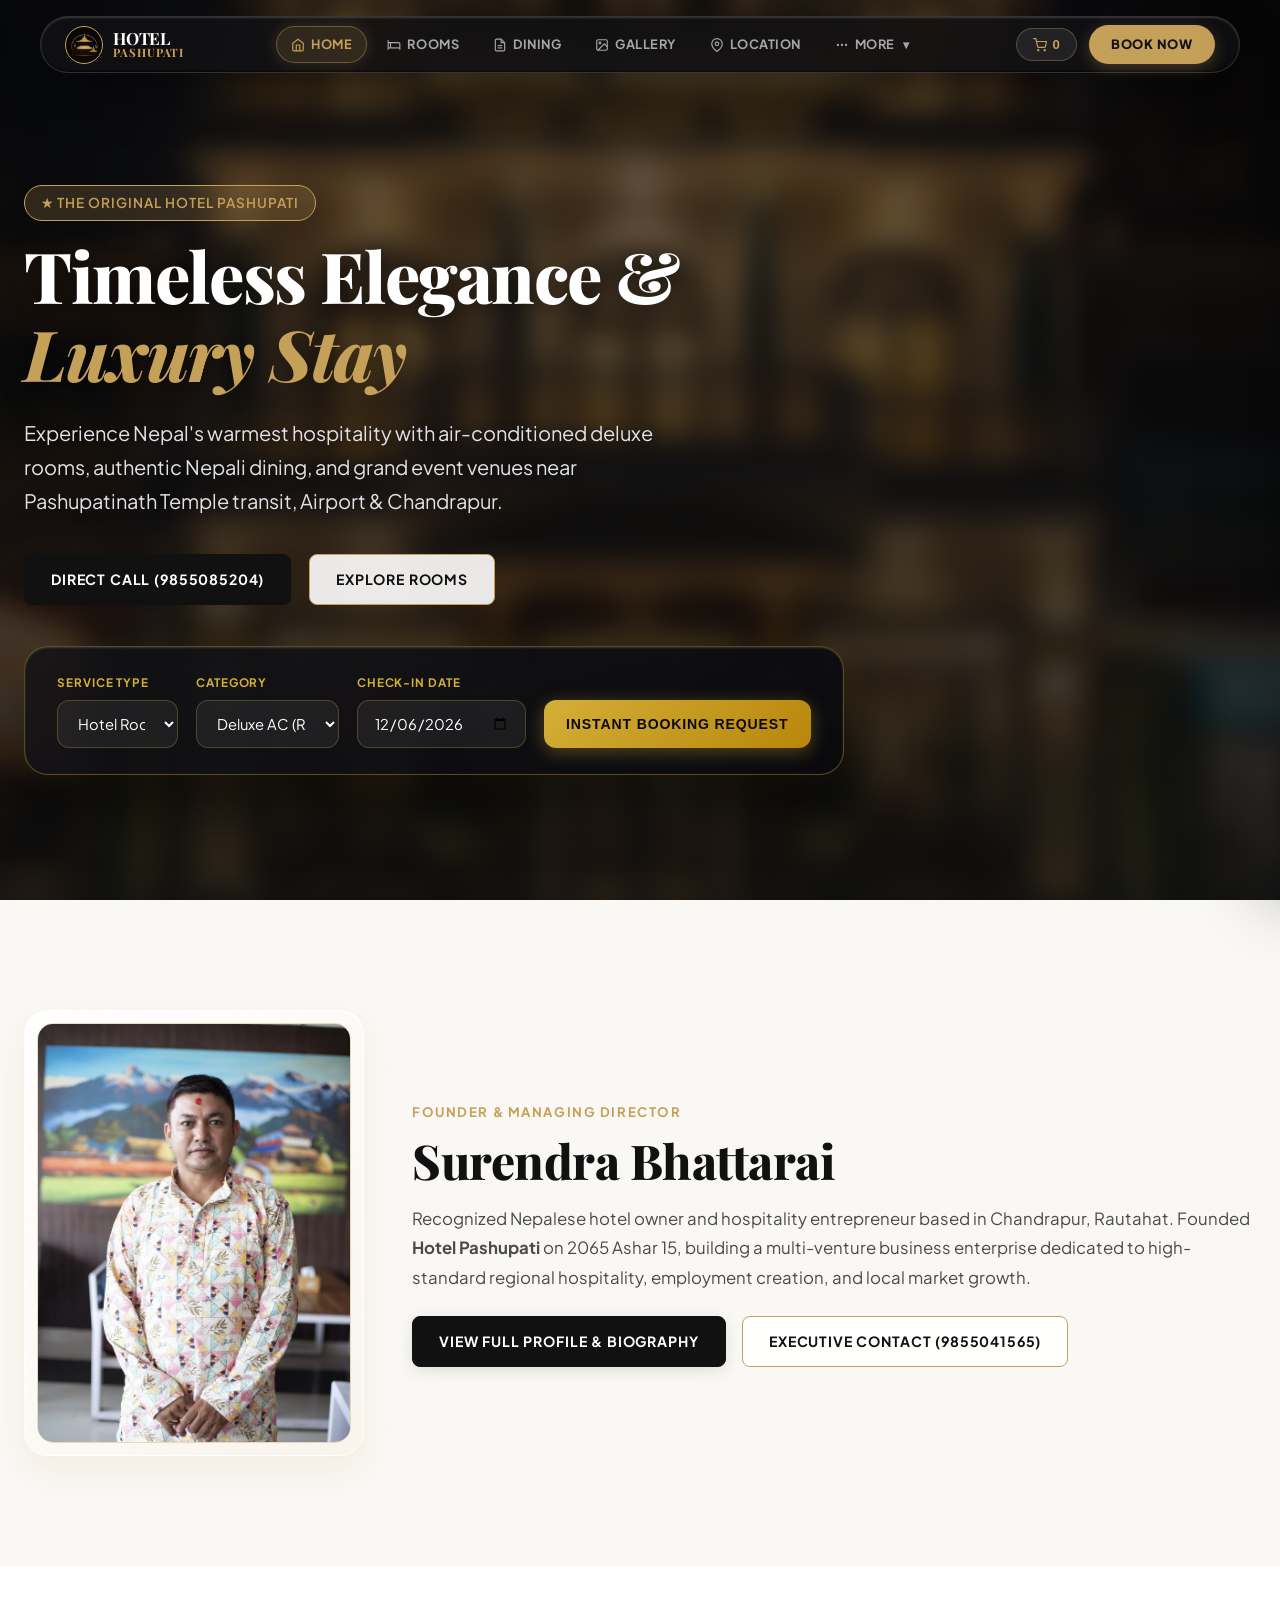
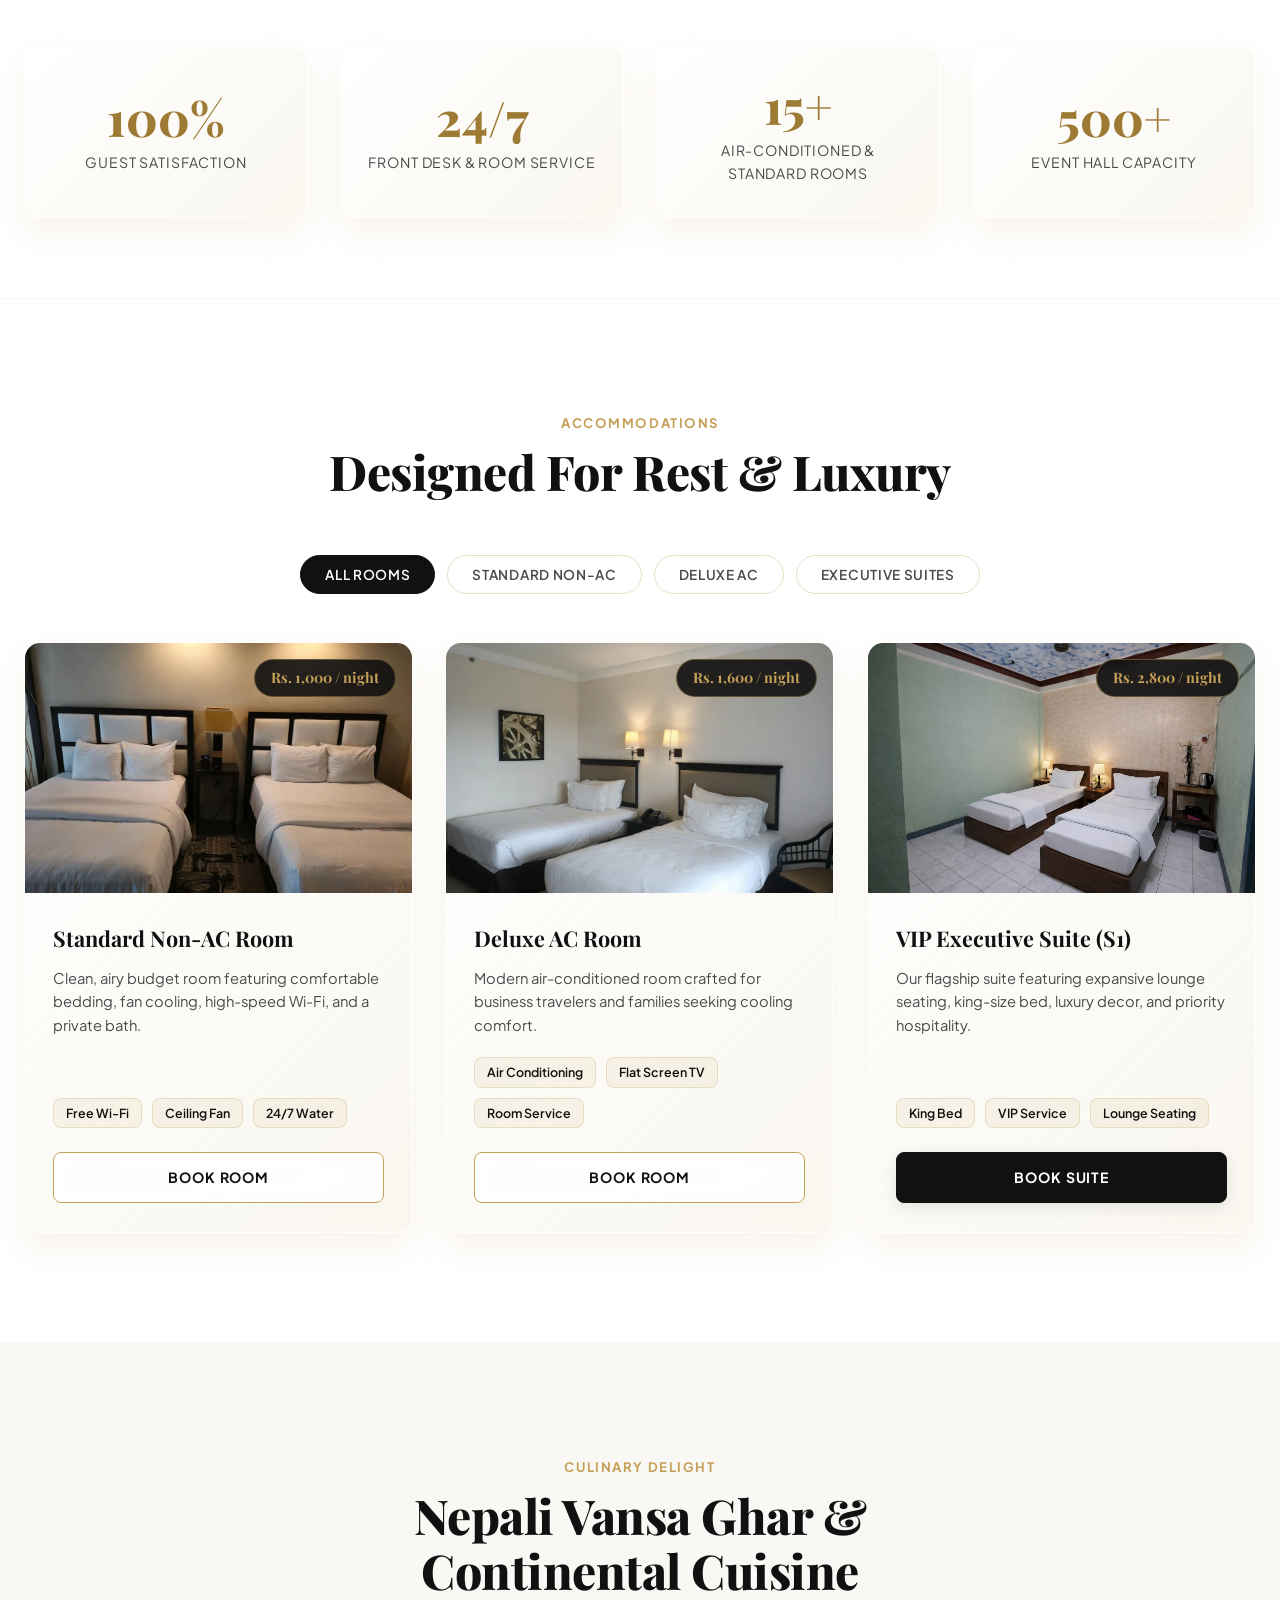
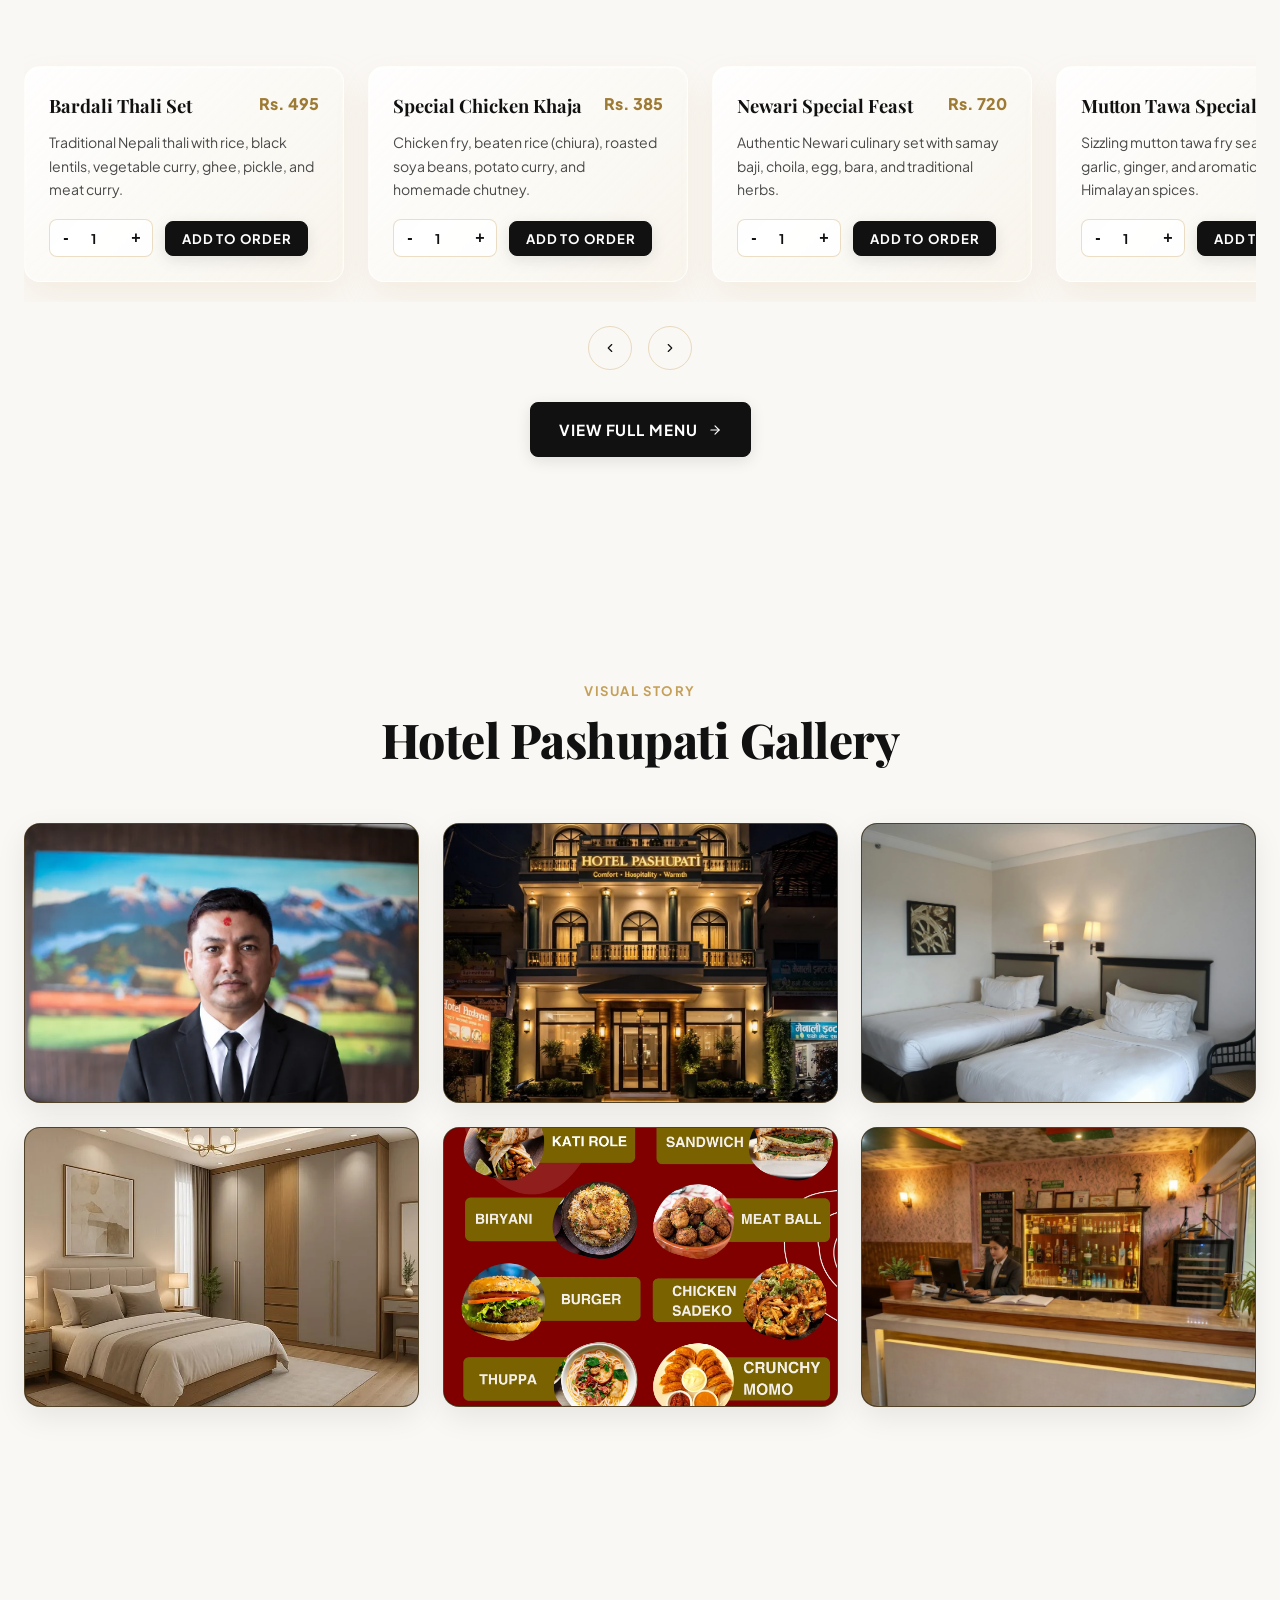
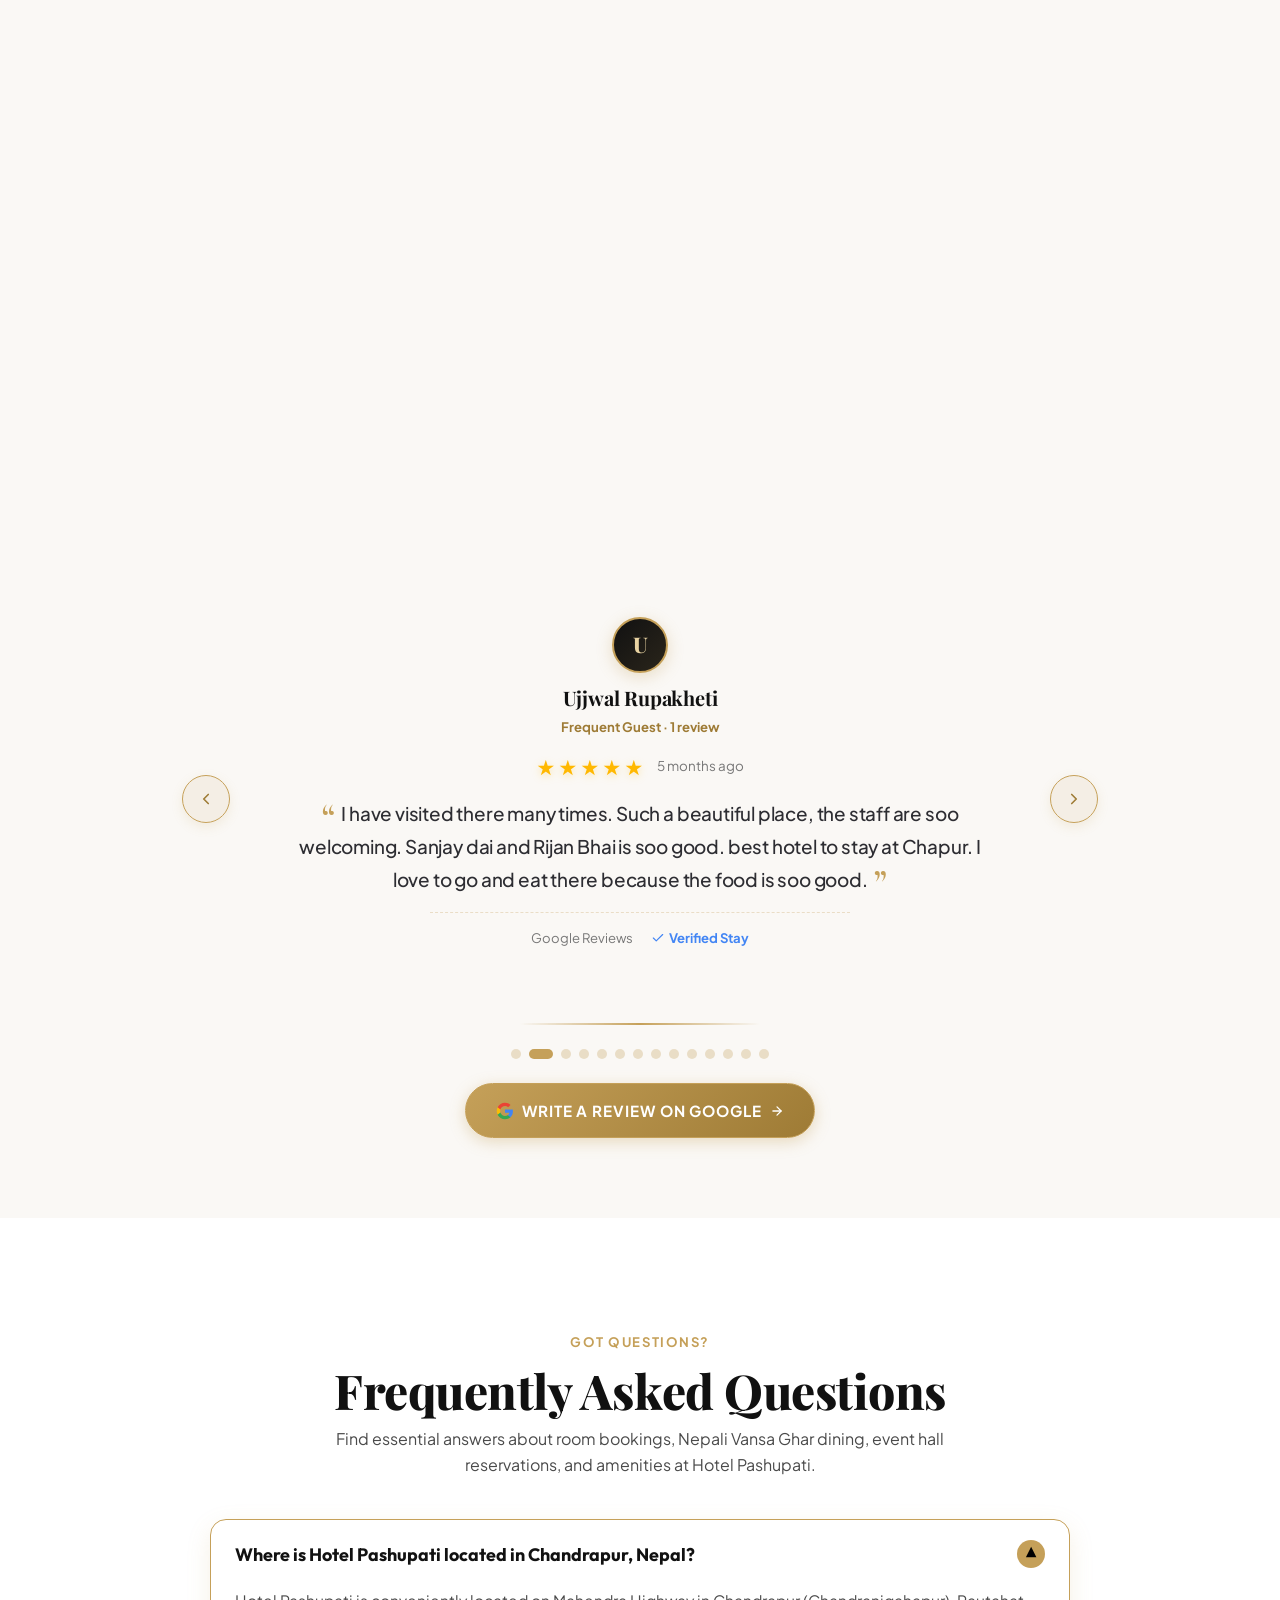
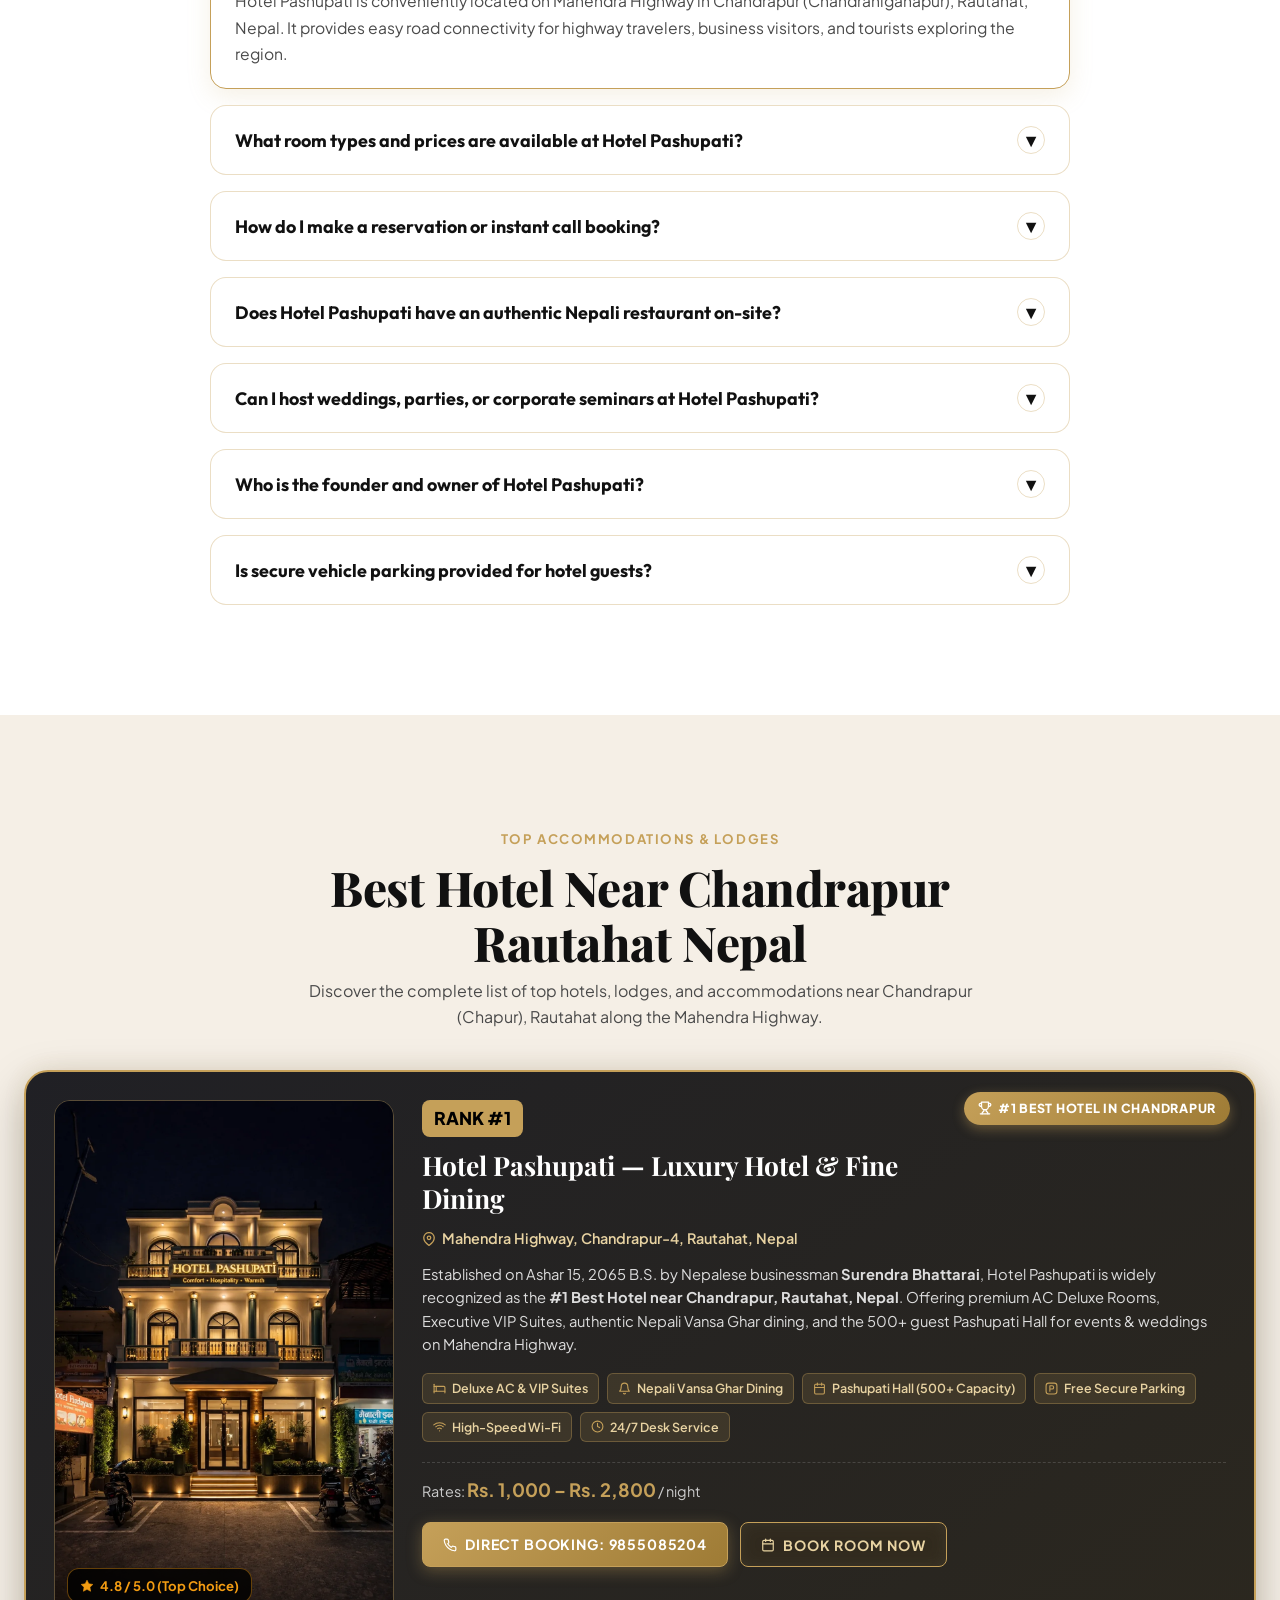
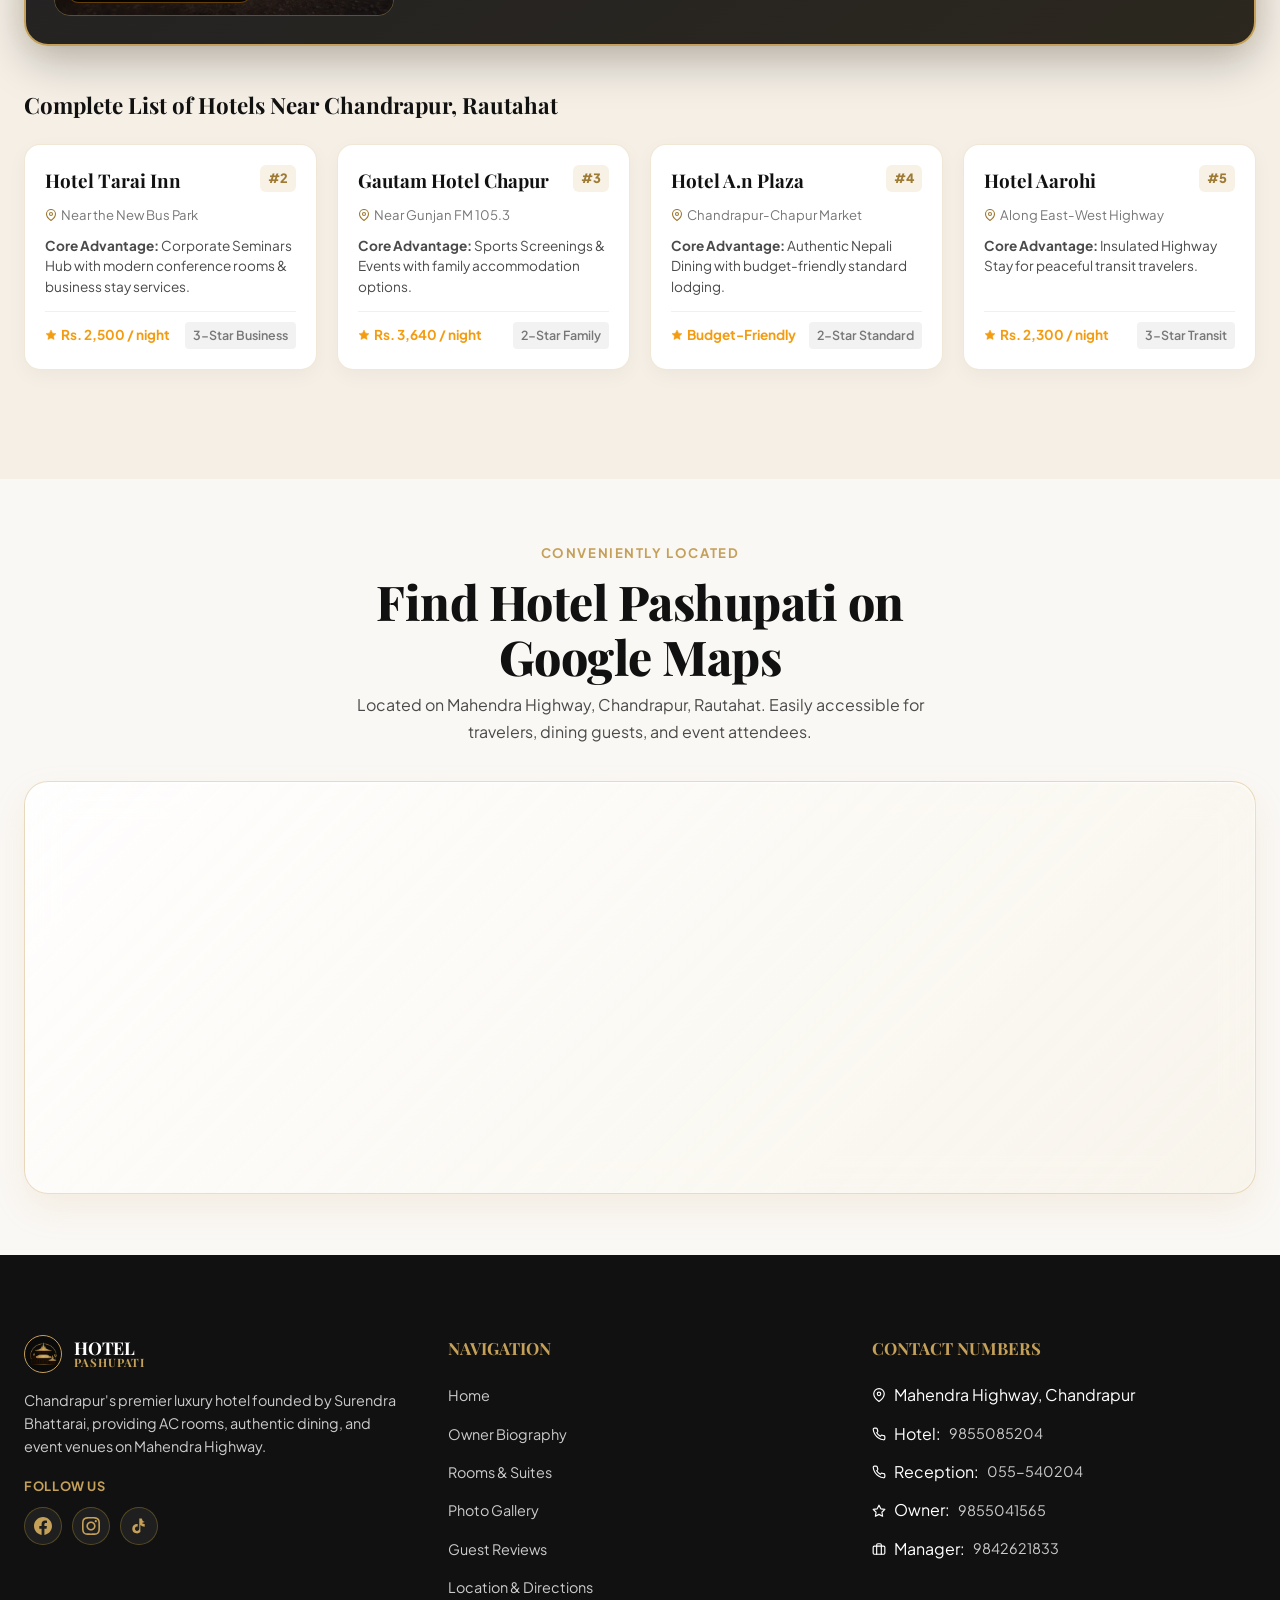
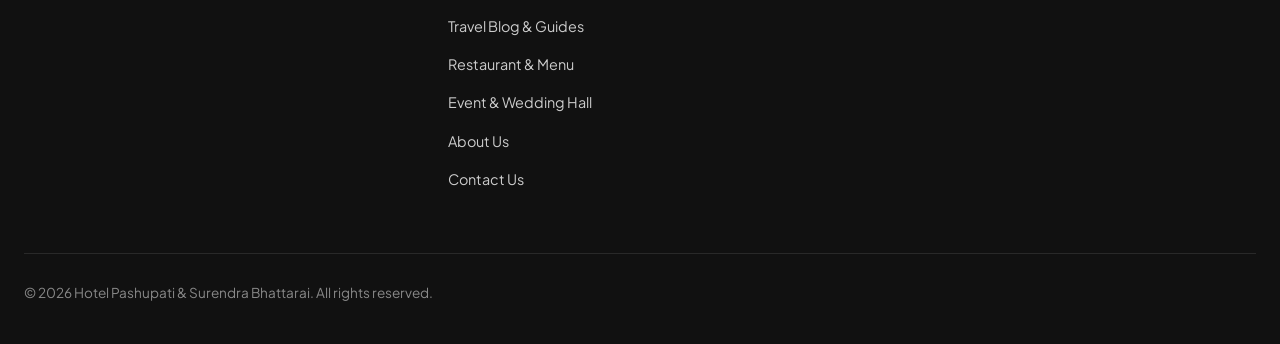
==== commit 6e22d422: "Refactor UI motion engine with ultra-smooth GPU acceleration, fix preloader zoom stutter, and update" ====
--- a/index.html
+++ b/index.html
@@ -5,11 +5,11 @@
   <meta charset="utf-8" />
   <meta name="viewport" content="width=device-width, initial-scale=1" />
 
-  <title>Hotel Pashupati Chandrapur | Luxury Hotel in Rautahat Nepal</title>
+  <title>Hotel Pashupati | Best Hotel Near Pashupatinath Temple & Airport, Nepal</title>
   <meta name="description"
-    content="Experience refined comfort at Hotel Pashupati with elegant rooms, premium hospitality, exceptional dining, and modern facilities in Chandrapur, Nepal." />
+    content="The Original Hotel Pashupati: Experience premier luxury and budget rooms, authentic Nepali dining, and top hospitality near Pashupatinath Temple, Kathmandu Airport transit & Chandrapur." />
   <meta name="keywords"
-    content="Hotel Pashupati, Surendra Bhattarai, Surendra Bhattarai Hotel Pashupati, Hotel Owner Surendra Bhattarai, Hotel Chandrapur Rautahat, Best Hotel Near Chandrapur Rautahat Nepal, Best Hotels in Chandrapur Rautahat Nepal, Hotel List Chandrapur Rautahat Nepal" />
+    content="Hotel Pashupati, Hotel Pashupati Kathmandu, Hotel Pashupati Gaushala, The Original Hotel Pashupati, Hotel near Pashupatinath Temple, Hotel near Kathmandu Airport, Best budget hotel in Nepal for pilgrims, Surendra Bhattarai, Hotel Pashupati Chandrapur Rautahat" />
   <meta name="theme-color" content="#FFFFFF" />
 
   <link rel="canonical" href="https://hotelpashupati.com.np/" />
@@ -175,8 +175,7 @@
           <ul class="navlinks" id="primaryNav">
             <li>
               <a href="index.html" class="active">
-                <svg class="nav-svg-icon" viewBox="0 0 24 24" fill="none" stroke="currentColor" stroke-width="2"
-                  stroke-linecap="round" stroke-linejoin="round">
+                <svg class="nav-svg-icon" viewBox="0 0 24 24" fill="none" stroke="currentColor" stroke-width="2">
                   <path d="M3 9l9-7 9 7v11a2 2 0 0 1-2 2H5a2 2 0 0 1-2-2z"></path>
                   <polyline points="9 22 9 12 15 12 15 22"></polyline>
                 </svg>
@@ -184,19 +183,8 @@
               </a>
             </li>
             <li>
-              <a href="owner.html">
-                <svg class="nav-svg-icon" viewBox="0 0 24 24" fill="none" stroke="currentColor" stroke-width="2"
-                  stroke-linecap="round" stroke-linejoin="round">
-                  <path d="M20 21v-2a4 4 0 0 0-4-4H8a4 4 0 0 0-4 4v2"></path>
-                  <circle cx="12" cy="7" r="4"></circle>
-                </svg>
-                Owner
-              </a>
-            </li>
-            <li>
               <a href="rooms.html">
-                <svg class="nav-svg-icon" viewBox="0 0 24 24" fill="none" stroke="currentColor" stroke-width="2"
-                  stroke-linecap="round" stroke-linejoin="round">
+                <svg class="nav-svg-icon" viewBox="0 0 24 24" fill="none" stroke="currentColor" stroke-width="2">
                   <path d="M2 4v16"></path>
                   <path d="M2 8h18a2 2 0 0 1 2 2v10"></path>
                   <path d="M2 17h20"></path>
@@ -205,51 +193,60 @@
                 Rooms
               </a>
             </li>
-
             <li>
               <a href="menu.html">
-                <svg class="nav-svg-icon" viewBox="0 0 24 24" fill="none" stroke="currentColor" stroke-width="2"
-                  stroke-linecap="round" stroke-linejoin="round">
+                <svg class="nav-svg-icon" viewBox="0 0 24 24" fill="none" stroke="currentColor" stroke-width="2">
                   <path d="M14 2H6a2 2 0 0 0-2 2v16a2 2 0 0 0 2 2h12a2 2 0 0 0 2-2V8z"></path>
                   <polyline points="14 2 14 8 20 8"></polyline>
                   <line x1="16" y1="13" x2="8" y2="13"></line>
                   <line x1="16" y1="17" x2="8" y2="17"></line>
                 </svg>
-                Menu
+                Dining
               </a>
             </li>
             <li>
-              <a href="events.html">
-                <svg class="nav-svg-icon" viewBox="0 0 24 24" fill="none" stroke="currentColor" stroke-width="2"
-                  stroke-linecap="round" stroke-linejoin="round">
-                  <rect x="3" y="4" width="18" height="18" rx="2" ry="2"></rect>
-                  <line x1="16" y1="2" x2="16" y2="6"></line>
-                  <line x1="8" y1="2" x2="8" y2="6"></line>
-                  <line x1="3" y1="10" x2="21" y2="10"></line>
-                </svg>
-                Events
+              <a href="gallery.html">
+                <svg class="nav-svg-icon" viewBox="0 0 24 24" fill="none" stroke="currentColor" stroke-width="2"><rect x="3" y="3" width="18" height="18" rx="2"/><circle cx="8.5" cy="8.5" r="1.5"/><polyline points="21 15 16 10 5 21"/></svg>
+                Gallery
               </a>
             </li>
             <li>
-              <a href="about.html">
-                <svg class="nav-svg-icon" viewBox="0 0 24 24" fill="none" stroke="currentColor" stroke-width="2"
-                  stroke-linecap="round" stroke-linejoin="round">
-                  <circle cx="12" cy="12" r="10"></circle>
-                  <line x1="12" y1="16" x2="12" y2="12"></line>
-                  <line x1="12" y1="8" x2="12.01" y2="8"></line>
-                </svg>
-                About
+              <a href="location.html">
+                <svg class="nav-svg-icon" viewBox="0 0 24 24" fill="none" stroke="currentColor" stroke-width="2"><path d="M21 10c0 7-9 13-9 13s-9-6-9-13a9 9 0 0 1 18 0z"/><circle cx="12" cy="10" r="3"/></svg>
+                Location
               </a>
             </li>
-            <li>
-              <a href="contact.html">
-                <svg class="nav-svg-icon" viewBox="0 0 24 24" fill="none" stroke="currentColor" stroke-width="2"
-                  stroke-linecap="round" stroke-linejoin="round">
-                  <path d="M4 4h16c1.1 0 2 .9 2 2v12c0 1.1-.9 2-2 2H4c-1.1 0-2-.9-2-2V6c0-1.1.9-2 2-2z"></path>
-                  <polyline points="22,6 12,13 2,6"></polyline>
-                </svg>
-                Contact
+            <li class="nav-dropdown">
+              <a href="#" class="nav-dropdown-trigger" onclick="return false;">
+                <svg class="nav-svg-icon" viewBox="0 0 24 24" fill="none" stroke="currentColor" stroke-width="2"><circle cx="12" cy="12" r="1"/><circle cx="19" cy="12" r="1"/><circle cx="5" cy="12" r="1"/></svg>
+                More <span class="dropdown-arrow">▾</span>
               </a>
+              <div class="nav-dropdown-menu">
+                <a href="events.html">
+                  <svg class="nav-svg-icon" viewBox="0 0 24 24" fill="none" stroke="currentColor" stroke-width="2"><rect x="3" y="4" width="18" height="18" rx="2"></rect><line x1="16" y1="2" x2="16" y2="6"></line><line x1="8" y1="2" x2="8" y2="6"></line><line x1="3" y1="10" x2="21" y2="10"></line></svg>
+                  Events &amp; Halls
+                </a>
+                <a href="reviews.html">
+                  <svg class="nav-svg-icon" viewBox="0 0 24 24" fill="none" stroke="currentColor" stroke-width="2"><path d="M12 2l3.09 6.26L22 9.27l-5 4.87 1.18 6.88L12 17.77l-6.18 3.25L7 14.14 2 9.27l6.91-1.01L12 2z"/></svg>
+                  Guest Reviews
+                </a>
+                <a href="blog.html">
+                  <svg class="nav-svg-icon" viewBox="0 0 24 24" fill="none" stroke="currentColor" stroke-width="2"><path d="M4 19.5A2.5 2.5 0 0 1 6.5 17H20"/><path d="M6.5 2H20v20H6.5A2.5 2.5 0 0 1 4 19.5v-15A2.5 2.5 0 0 1 6.5 2z"/></svg>
+                  Travel Blog
+                </a>
+                <a href="owner.html">
+                  <svg class="nav-svg-icon" viewBox="0 0 24 24" fill="none" stroke="currentColor" stroke-width="2"><path d="M20 21v-2a4 4 0 0 0-4-4H8a4 4 0 0 0-4 4v2"></path><circle cx="12" cy="7" r="4"></circle></svg>
+                  Owner Story
+                </a>
+                <a href="about.html">
+                  <svg class="nav-svg-icon" viewBox="0 0 24 24" fill="none" stroke="currentColor" stroke-width="2"><circle cx="12" cy="12" r="10"></circle><line x1="12" y1="16" x2="12" y2="12"></line><line x1="12" y1="8" x2="12.01" y2="8"></line></svg>
+                  About Us
+                </a>
+                <a href="contact.html">
+                  <svg class="nav-svg-icon" viewBox="0 0 24 24" fill="none" stroke="currentColor" stroke-width="2"><path d="M4 4h16c1.1 0 2 .9 2 2v12c0 1.1-.9 2-2 2H4c-1.1 0-2-.9-2-2V6c0-1.1.9-2 2-2z"></path><polyline points="22,6 12,13 2,6"></polyline></svg>
+                  Contact Us
+                </a>
+              </div>
             </li>
           </ul>
 
@@ -289,12 +286,15 @@
 
     <div class="container">
       <div class="hero-content reveal">
+        <div class="brand-badge" style="display: inline-flex; align-items: center; gap: 8px; background: rgba(197,160,89,0.2); border: 1px solid #C5A059; padding: 6px 16px; border-radius: 20px; color: #C5A059; font-weight: 600; font-size: 0.85rem; letter-spacing: 1px; text-transform: uppercase; margin-bottom: 16px; backdrop-filter: blur(8px);">
+          <span>★ The Original Hotel Pashupati</span>
+        </div>
         <h1 class="hero-title">
           Timeless Elegance & <span>Luxury Stay</span>
         </h1>
         <p class="hero-subtitle">
           Experience Nepal's warmest hospitality with air-conditioned deluxe rooms, authentic Nepali dining, and grand
-          event venues on Mahendra Highway, Chandrapur.
+          event venues near Pashupatinath Temple transit, Airport & Chandrapur.
         </p>
 
         <div class="hero-cta-group">
@@ -709,11 +709,11 @@
           </div>
         </div>
 
-        <!-- 7. Room 2 (Deluxe AC Room) -->
+        <!-- 7. Pashupati Hall (2.webp) -->
         <div class="gallery-item reveal">
-          <img src="2.webp" alt="Deluxe Air-Conditioned Room">
+          <img src="2.webp" alt="Pashupati Hall">
           <div class="gallery-caption">
-            <span>Deluxe AC Room</span>
+            <span>Pashupati Hall</span>
             <div class="gallery-caption-icon">
               <svg class="nav-svg-icon" viewBox="0 0 24 24" fill="none" stroke="currentColor" stroke-width="2"
                 stroke-linecap="round" stroke-linejoin="round">
@@ -1391,12 +1391,12 @@
               <span>Mahendra Highway, Chandrapur-4, Rautahat, Nepal</span>
             </p>
             <p class="hotel-desc">
-              Established on Ashar 15, 2065 B.S. by Nepalese businessman <strong>Surendra Bhattarai</strong>, Hotel Pashupati is widely recognized as the <strong>#1 Best Hotel near Chandrapur, Rautahat, Nepal</strong>. Offering premium AC Deluxe Rooms, Executive VIP Suites, authentic Nepali Vansa Ghar dining, and a 300+ guest Golden Event & Banquet Hall on Mahendra Highway.
+              Established on Ashar 15, 2065 B.S. by Nepalese businessman <strong>Surendra Bhattarai</strong>, Hotel Pashupati is widely recognized as the <strong>#1 Best Hotel near Chandrapur, Rautahat, Nepal</strong>. Offering premium AC Deluxe Rooms, Executive VIP Suites, authentic Nepali Vansa Ghar dining, and the 500+ guest Pashupati Hall for events & weddings on Mahendra Highway.
             </p>
             <div class="hotel-amenities-tags">
               <span><svg width="13" height="13" viewBox="0 0 24 24" fill="none" stroke="var(--color-gold)" stroke-width="2" stroke-linecap="round" stroke-linejoin="round"><path d="M2 4v16"></path><path d="M2 8h18a2 2 0 0 1 2 2v10"></path><path d="M2 17h20"></path><path d="M6 8v9"></path></svg> Deluxe AC & VIP Suites</span>
               <span><svg width="13" height="13" viewBox="0 0 24 24" fill="none" stroke="var(--color-gold)" stroke-width="2" stroke-linecap="round" stroke-linejoin="round"><path d="M18 8A6 6 0 0 0 6 8c0 7-3 9-3 9h18s-3-2-3-9"></path><path d="M13.73 21a2 2 0 0 1-3.46 0"></path></svg> Nepali Vansa Ghar Dining</span>
-              <span><svg width="13" height="13" viewBox="0 0 24 24" fill="none" stroke="var(--color-gold)" stroke-width="2" stroke-linecap="round" stroke-linejoin="round"><rect x="3" y="4" width="18" height="18" rx="2" ry="2"></rect><line x1="16" y1="2" x2="16" y2="6"></line><line x1="8" y1="2" x2="8" y2="6"></line><line x1="3" y1="10" x2="21" y2="10"></line></svg> Golden Banquet Hall (300+ Capacity)</span>
+              <span><svg width="13" height="13" viewBox="0 0 24 24" fill="none" stroke="var(--color-gold)" stroke-width="2" stroke-linecap="round" stroke-linejoin="round"><rect x="3" y="4" width="18" height="18" rx="2" ry="2"></rect><line x1="16" y1="2" x2="16" y2="6"></line><line x1="8" y1="2" x2="8" y2="6"></line><line x1="3" y1="10" x2="21" y2="10"></line></svg> Pashupati Hall (500+ Capacity)</span>
               <span><svg width="13" height="13" viewBox="0 0 24 24" fill="none" stroke="var(--color-gold)" stroke-width="2" stroke-linecap="round" stroke-linejoin="round"><rect x="2" y="2" width="20" height="20" rx="5"></rect><path d="M9 17V7h4a3 3 0 0 1 0 6H9"></path></svg> Free Secure Parking</span>
               <span><svg width="13" height="13" viewBox="0 0 24 24" fill="none" stroke="var(--color-gold)" stroke-width="2" stroke-linecap="round" stroke-linejoin="round"><path d="M5 12.55a11 11 0 0 1 14.08 0"></path><path d="M1.42 9a16 16 0 0 1 21.16 0"></path><path d="M8.53 16.11a6 6 0 0 1 6.95 0"></path><line x1="12" y1="20" x2="12.01" y2="20"></line></svg> High-Speed Wi-Fi</span>
               <span><svg width="13" height="13" viewBox="0 0 24 24" fill="none" stroke="var(--color-gold)" stroke-width="2" stroke-linecap="round" stroke-linejoin="round"><circle cx="12" cy="12" r="10"></circle><polyline points="12 6 12 12 16 14"></polyline></svg> 24/7 Desk Service</span>
@@ -1540,7 +1540,7 @@
       <div class="liquid-glass reveal"
         style="padding:12px; border-radius:var(--radius-lg); overflow:hidden; border:1px solid var(--border-gold);">
         <iframe
-          src="https://www.google.com/maps/embed?pb=!1m14!1m8!1m3!1d751.7418071822248!2d85.35872448976868!3d27.118305914804886!3m2!1i1024!2i768!4f13.1!3m3!1m2!1s0x39eb621f12677c55%3A0x948182867c92fbc7!2sHotel%20Pashupati!5e0!3m2!1sen!2snp!4v1785432845504!5m2!1sen!2snp"
+          src="https://www.google.com/maps/embed?pb=!1m18!1m12!1m3!1d3551.1923395394774!2d85.3585027!3d27.1187512!2m3!1f0!2f0!3f0!3m2!1i1024!2i768!4f13.1!3m3!1m2!1s0x39eb621f12677c55%3A0x948182867c92fbc7!2sHotel%20Pashupati!5e0!3m2!1sen!2snp!4v1786306809601!5m2!1sen!2snp"
           width="100%" height="380" style="border:0; border-radius:var(--radius-md);" allowfullscreen="" loading="lazy"
           referrerpolicy="strict-origin-when-cross-origin"></iframe>
       </div>
@@ -1630,8 +1630,13 @@
         <div class="footer-col">
           <h4>Navigation</h4>
           <ul class="footer-links">
+            <li><a href="index.html">Home</a></li>
             <li><a href="owner.html">Owner Biography</a></li>
             <li><a href="rooms.html">Rooms & Suites</a></li>
+            <li><a href="gallery.html">Photo Gallery</a></li>
+            <li><a href="reviews.html">Guest Reviews</a></li>
+            <li><a href="location.html">Location & Directions</a></li>
+            <li><a href="blog.html">Travel Blog & Guides</a></li>
             <li><a href="restaurant.html">Restaurant & Menu</a></li>
             <li><a href="events.html">Event & Wedding Hall</a></li>
             <li><a href="about.html">About Us</a></li>
--- a/style.css
+++ b/style.css
@@ -47,9 +47,17 @@
   --radius-lg: 24px;
   --radius-full: 9999px;
 
+  /* Motion Engine & Ultra-Soft Easing Tokens */
+  --ease-out-expo: cubic-bezier(0.16, 1, 0.3, 1);
+  --ease-out-quint: cubic-bezier(0.22, 1, 0.36, 1);
+  --ease-soft-spring: cubic-bezier(0.34, 1.3, 0.64, 1);
+  --ease-in-out-smooth: cubic-bezier(0.65, 0, 0.35, 1);
+
   /* Transitions */
-  --transition-fast: 0.2s cubic-bezier(0.25, 0.46, 0.45, 0.94);
-  --transition-smooth: 0.4s cubic-bezier(0.16, 1, 0.3, 1);
+  --transition-fast: 0.25s var(--ease-out-quint);
+  --transition-smooth: 0.5s var(--ease-out-expo);
+  --transition-lux: 0.75s var(--ease-out-expo);
+  --transition-bounce: 0.45s var(--ease-soft-spring);
 }
 
 /* Base Resets */
@@ -117,14 +125,17 @@
     0 15px 35px rgba(197, 160, 89, 0.12);
   position: relative;
   overflow: hidden;
-  transition: var(--transition-smooth);
-  transform: translateZ(0);
-  will-change: transform;
+  transition: transform 0.55s var(--ease-out-expo), 
+              box-shadow 0.55s var(--ease-out-expo), 
+              border-color 0.4s var(--ease-out-expo);
+  transform: translate3d(0, 0, 0);
+  will-change: transform, box-shadow;
+  backface-visibility: hidden;
 }
 .liquid-glass:hover {
-  transform: translateY(-6px) translateZ(0);
+  transform: translate3d(0, -6px, 0);
   border-color: var(--color-gold);
-  box-shadow: 0 25px 50px rgba(197, 160, 89, 0.22);
+  box-shadow: 0 25px 50px rgba(197, 160, 89, 0.22), 0 0 25px rgba(197, 160, 89, 0.1);
 }
 
 /* ==========================================================================
@@ -272,7 +283,7 @@
 .navlinks {
   display: flex;
   align-items: center;
-  gap: 4px;
+  gap: 6px;
   list-style: none;
 }
 
@@ -281,13 +292,13 @@
   align-items: center;
   gap: 6px;
   font-family: var(--font-body);
-  font-size: 0.78rem;
+  font-size: 0.8rem;
   font-weight: 700;
   color: var(--text-nav-grey);
   text-decoration: none;
   text-transform: uppercase;
-  letter-spacing: 0.05em;
-  padding: 6px 12px;
+  letter-spacing: 0.04em;
+  padding: 7px 14px;
   border-radius: var(--radius-full);
   transition: var(--transition-fast);
   white-space: nowrap;
@@ -320,6 +331,94 @@
 }
 
 .navlinks a.active .nav-svg-icon {
+  stroke: #C5A059;
+}
+
+/* Luxury Dropdown Menu */
+.nav-dropdown {
+  position: relative;
+}
+
+.dropdown-arrow {
+  font-size: 0.72rem;
+  margin-left: 2px;
+  transition: transform 0.4s var(--ease-out-expo), color 0.3s ease;
+  display: inline-block;
+}
+
+.nav-dropdown:hover .dropdown-arrow {
+  transform: rotate(180deg);
+  color: var(--color-gold);
+}
+
+.nav-dropdown-menu {
+  position: absolute;
+  top: calc(100% + 12px);
+  right: 0;
+  min-width: 210px;
+  background: rgba(14, 18, 28, 0.97);
+  backdrop-filter: blur(28px);
+  -webkit-backdrop-filter: blur(28px);
+  border: 1px solid rgba(197, 160, 89, 0.35);
+  border-radius: 16px;
+  padding: 8px;
+  opacity: 0;
+  visibility: hidden;
+  transform: translate3d(0, 12px, 0) scale(0.96);
+  transition: opacity 0.4s var(--ease-out-expo), 
+              transform 0.4s var(--ease-out-expo), 
+              visibility 0.4s var(--ease-out-expo);
+  box-shadow: 0 20px 50px rgba(0, 0, 0, 0.75), 0 0 30px rgba(197, 160, 89, 0.15);
+  z-index: 1000;
+  display: flex;
+  flex-direction: column;
+  gap: 4px;
+  will-change: opacity, transform;
+}
+
+.nav-dropdown-menu::before {
+  content: '';
+  position: absolute;
+  top: -16px;
+  left: 0;
+  right: 0;
+  height: 16px;
+}
+
+.nav-dropdown:hover .nav-dropdown-menu,
+.nav-dropdown:focus-within .nav-dropdown-menu {
+  opacity: 1;
+  visibility: visible;
+  transform: translate3d(0, 0, 0) scale(1);
+}
+
+.nav-dropdown-menu a {
+  display: flex;
+  align-items: center;
+  gap: 10px;
+  padding: 10px 14px;
+  font-size: 0.82rem;
+  font-weight: 600;
+  color: #CBD5E1;
+  text-decoration: none;
+  text-transform: none;
+  letter-spacing: 0.01em;
+  border-radius: 10px;
+  transition: background 0.25s var(--ease-out-quint), 
+              color 0.25s var(--ease-out-quint), 
+              transform 0.3s var(--ease-out-expo);
+  white-space: nowrap;
+}
+
+.nav-dropdown-menu a:hover {
+  background: rgba(197, 160, 89, 0.15);
+  color: #F8FAFC;
+  transform: translate3d(4px, 0, 0);
+}
+
+.nav-dropdown-menu a .nav-svg-icon {
+  width: 15px;
+  height: 15px;
   stroke: #C5A059;
 }
 
@@ -410,7 +509,19 @@
   cursor: pointer;
   border: 1px solid transparent;
   outline: none;
-  transition: var(--transition-smooth);
+  transition: transform 0.4s var(--ease-out-expo), 
+              background-color 0.35s var(--ease-out-expo), 
+              color 0.35s var(--ease-out-expo), 
+              border-color 0.35s var(--ease-out-expo), 
+              box-shadow 0.4s var(--ease-out-expo);
+  transform: translate3d(0, 0, 0);
+  will-change: transform, box-shadow;
+  backface-visibility: hidden;
+}
+
+.btn:active {
+  transform: translate3d(0, 0, 0) scale(0.97);
+  transition-duration: 0.1s;
 }
 
 .btn-primary {
@@ -423,8 +534,8 @@
   background: var(--color-gold);
   color: var(--color-black);
   border-color: var(--color-gold);
-  transform: translateY(-2px);
-  box-shadow: 0 8px 25px rgba(197, 160, 89, 0.35);
+  transform: translate3d(0, -3px, 0);
+  box-shadow: 0 10px 25px rgba(197, 160, 89, 0.4);
 }
 
 .btn-outline {
@@ -437,7 +548,8 @@
   background: var(--color-black);
   color: #FFFFFF;
   border-color: var(--color-black);
-  transform: translateY(-2px);
+  transform: translate3d(0, -3px, 0);
+  box-shadow: 0 8px 20px rgba(0, 0, 0, 0.18);
 }
 
 /* ==========================================================================
@@ -669,18 +781,26 @@
   align-items: center;
   justify-content: center;
   cursor: pointer;
-  transition: all 0.3s ease;
+  transition: transform 0.4s var(--ease-out-expo), 
+              background 0.4s var(--ease-out-expo), 
+              box-shadow 0.4s var(--ease-out-expo);
   box-shadow: 0 4px 18px rgba(212, 175, 55, 0.35);
   text-transform: uppercase;
   letter-spacing: 0.06em;
   white-space: nowrap;
   width: 100%;
+  transform: translate3d(0, 0, 0);
+  will-change: transform, box-shadow;
+  backface-visibility: hidden;
 }
 
 .btn-liquid-booking:hover {
-  transform: translateY(-2px);
+  transform: translate3d(0, -3px, 0);
   background: linear-gradient(135deg, #F0C440 0%, #D4AF37 100%);
-  box-shadow: 0 8px 25px rgba(212, 175, 55, 0.55);
+  box-shadow: 0 10px 28px rgba(212, 175, 55, 0.55), 0 0 15px rgba(240, 196, 64, 0.3);
+}
+.btn-liquid-booking:active {
+  transform: translate3d(0, 0, 0) scale(0.97);
 }
 
 /* Stats Section */
@@ -1112,13 +1232,15 @@
   height: 100%;
   background: rgba(17, 17, 17, 0.92);
   backdrop-filter: blur(20px);
+  -webkit-backdrop-filter: blur(20px);
   z-index: 9999;
   display: flex;
   align-items: center;
   justify-content: center;
   opacity: 0;
   pointer-events: none;
-  transition: opacity 0.3s ease;
+  transition: opacity 0.4s var(--ease-out-expo);
+  will-change: opacity;
 }
 .lightbox.open {
   opacity: 1;
@@ -1128,8 +1250,14 @@
   max-width: 85vw;
   max-height: 85vh;
   border-radius: var(--radius-md);
-  box-shadow: 0 20px 60px rgba(0,0,0,0.5);
+  box-shadow: 0 20px 60px rgba(0,0,0,0.6), 0 0 35px rgba(197, 160, 89, 0.2);
   border: 1px solid var(--color-gold);
+  transform: translate3d(0, 16px, 0) scale(0.92);
+  transition: transform 0.45s var(--ease-out-expo);
+  will-change: transform;
+}
+.lightbox.open .lightbox-img {
+  transform: translate3d(0, 0, 0) scale(1);
 }
 .lightbox-close, .lightbox-prev, .lightbox-next {
   position: absolute;
@@ -1144,7 +1272,10 @@
   align-items: center;
   justify-content: center;
   cursor: pointer;
-  transition: var(--transition-fast);
+  transition: transform 0.35s var(--ease-out-expo), 
+              background-color 0.3s ease, 
+              color 0.3s ease;
+  will-change: transform;
 }
 .lightbox-close { top: 30px; right: 30px; }
 .lightbox-prev { left: 30px; }
@@ -1152,6 +1283,7 @@
 .lightbox-close:hover, .lightbox-prev:hover, .lightbox-next:hover {
   background: var(--color-black);
   color: #FFFFFF;
+  transform: scale(1.1);
 }
 
 /* ==========================================================================
@@ -1513,7 +1645,9 @@
   align-items: center;
   justify-content: center;
   flex-shrink: 0;
-  transition: transform 0.3s ease, background-color 0.3s ease, color 0.3s ease;
+  transition: transform 0.45s var(--ease-out-expo), 
+              background-color 0.35s ease, 
+              color 0.35s ease;
 }
 
 .faq-item.active .faq-icon {
@@ -1525,16 +1659,20 @@
 .faq-answer {
   max-height: 0;
   overflow: hidden;
-  transition: max-height 0.4s cubic-bezier(0.16, 1, 0.3, 1), padding 0.4s ease;
+  transition: max-height 0.5s var(--ease-out-expo), 
+              padding 0.5s var(--ease-out-expo), 
+              opacity 0.4s var(--ease-out-expo);
   padding: 0 24px;
   color: var(--text-secondary);
   font-size: 0.98rem;
   line-height: 1.7;
+  opacity: 0;
 }
 
 .faq-item.active .faq-answer {
   max-height: 300px;
   padding: 0 24px 20px 24px;
+  opacity: 1;
 }
 
 /* Liquid Glass Cart Drawer */
@@ -1549,16 +1687,17 @@
   backdrop-filter: var(--nav-blur);
   -webkit-backdrop-filter: var(--nav-blur);
   border-left: 1px solid var(--border-gold);
-  box-shadow: -20px 0 60px rgba(0,0,0,0.15);
+  box-shadow: -20px 0 60px rgba(0,0,0,0.25);
   z-index: 9998;
-  transform: translateX(100%);
-  transition: transform 0.4s var(--transition-smooth);
+  transform: translate3d(100%, 0, 0);
+  transition: transform 0.5s var(--ease-out-expo);
   padding: 32px;
   display: flex;
   flex-direction: column;
+  will-change: transform;
 }
 .cart-modal.open {
-  transform: translateX(0);
+  transform: translate3d(0, 0, 0);
 }
 .cart-header {
   display: flex;
@@ -1594,25 +1733,53 @@
   align-items: center;
   gap: 10px;
   opacity: 0;
-  transform: translateY(16px);
-  transition: var(--transition-smooth);
-  box-shadow: 0 10px 30px rgba(0,0,0,0.15);
+  transform: translate3d(0, 20px, 0);
+  transition: opacity 0.5s var(--ease-out-expo), 
+              transform 0.5s var(--ease-out-expo);
+  box-shadow: 0 10px 30px rgba(0,0,0,0.25);
+  will-change: opacity, transform;
 }
 .toast.showing {
   opacity: 1;
-  transform: translateY(0);
-}
-
-/* Soft Clean Reveal Animation */
+  transform: translate3d(0, 0, 0);
+}
+
+/* Silk-Soft Scroll Reveal Motion Engine */
 .reveal {
   opacity: 0;
-  transform: translateY(12px);
-  transition: opacity 0.5s ease-out, transform 0.5s ease-out;
+  transform: translate3d(0, 24px, 0) scale(0.985);
+  transition: opacity 0.75s var(--ease-out-expo), 
+              transform 0.75s var(--ease-out-expo), 
+              filter 0.75s var(--ease-out-expo);
+  will-change: opacity, transform, filter;
+  backface-visibility: hidden;
+  filter: blur(4px);
 }
 
 .reveal.in-view {
   opacity: 1;
-  transform: translateY(0);
+  transform: translate3d(0, 0, 0) scale(1);
+  filter: blur(0);
+}
+
+/* Staggered Delay Helpers for Soft Cascading Entrance */
+.reveal-delay-1, .reveal:nth-child(1) { transition-delay: 0.04s; }
+.reveal-delay-2, .reveal:nth-child(2) { transition-delay: 0.1s; }
+.reveal-delay-3, .reveal:nth-child(3) { transition-delay: 0.16s; }
+.reveal-delay-4, .reveal:nth-child(4) { transition-delay: 0.22s; }
+.reveal-delay-5, .reveal:nth-child(5) { transition-delay: 0.28s; }
+.reveal-delay-6, .reveal:nth-child(6) { transition-delay: 0.34s; }
+
+/* Scale Reveal Variant */
+.reveal-scale {
+  opacity: 0;
+  transform: translate3d(0, 16px, 0) scale(0.94);
+  transition: opacity 0.7s var(--ease-out-expo), transform 0.7s var(--ease-out-expo);
+  will-change: opacity, transform;
+}
+.reveal-scale.in-view {
+  opacity: 1;
+  transform: translate3d(0, 0, 0) scale(1);
 }
 
 /* ==========================================================================
@@ -1645,6 +1812,9 @@
   align-items: center;
   justify-content: center;
   overflow: hidden;
+  transform: translate3d(0, 0, 0);
+  will-change: transform, opacity, clip-path;
+  backface-visibility: hidden;
 
   /* ONE SINGLE CONTINUOUS INSIDE-OUT CENTER RECTANGLE PORTAL MORPH */
   clip-path: polygon(
@@ -1659,9 +1829,9 @@
     100% 100%, 
     100% 0%
   );
-  transition: clip-path 0.9s cubic-bezier(0.77, 0, 0.175, 1), 
-              opacity 0.4s ease 0.6s,
-              visibility 0.4s ease 0.6s;
+  transition: clip-path 0.85s var(--ease-out-expo), 
+              opacity 0.5s var(--ease-out-expo) 0.4s,
+              visibility 0.5s var(--ease-out-expo) 0.4s;
 }
 
 .page-loader-overlay.solid-cover {
@@ -1684,12 +1854,12 @@
   clip-path: polygon(
     0% 0%, 
     0% 100%, 
-    -20vw 100%, 
-    -20vw -20vh, 
-    120vw -20vh, 
-    120vw 120vh, 
-    -20vw 120vh, 
-    -20vw 100%, 
+    -25vw 100%, 
+    -25vw -25vh, 
+    125vw -25vh, 
+    125vw 125vh, 
+    -25vw 125vh, 
+    -25vw 100%, 
     100% 100%, 
     100% 0%
   );
@@ -1701,8 +1871,8 @@
 .page-loader-overlay.inside-out-expand .loader-stage,
 .page-loader-overlay.loaded .loader-stage {
   opacity: 0;
-  transform: scale(1.1);
-  transition: opacity 0.4s ease, transform 0.6s ease;
+  transform: translate3d(0, 0, 0) scale(1.12);
+  transition: opacity 0.5s var(--ease-out-expo), transform 0.75s var(--ease-out-expo);
 }
 
 /* Viewfinder Frame Stage */
@@ -1714,7 +1884,8 @@
   justify-content: center;
   width: 100%;
   height: 100vh;
-  transition: opacity 0.3s ease, transform 0.5s ease;
+  transition: opacity 0.4s var(--ease-out-expo), transform 0.6s var(--ease-out-expo);
+  will-change: opacity, transform;
 }
 
 /* Square Viewfinder Frame (240x240px) */
@@ -1728,15 +1899,17 @@
   align-items: center;
   justify-content: center;
   opacity: 0;
-  transform: scale(0.95);
+  transform: translate3d(0, 0, 0) scale(0.96);
   overflow: hidden;
-  transition: opacity 0.4s cubic-bezier(0.16, 1, 0.3, 1), 
-              transform 0.4s cubic-bezier(0.16, 1, 0.3, 1);
+  transition: opacity 0.5s var(--ease-out-expo), 
+              transform 0.6s var(--ease-out-expo);
+  will-change: opacity, transform;
+  backface-visibility: hidden;
 }
 
 .viewfinder-frame.active {
   opacity: 1;
-  transform: scale(1);
+  transform: translate3d(0, 0, 0) scale(1);
 }
 
 /* Fading Black Background Overlay for Apple Capsule Zoom */
@@ -1746,7 +1919,7 @@
   background-color: #000000;
   opacity: 0;
   z-index: 1;
-  transition: opacity 0.28s cubic-bezier(0.16, 1, 0.3, 1);
+  transition: opacity 0.35s var(--ease-out-expo);
 }
 
 /* Base Faint Rectangle Border (1px hairline) */
@@ -1773,7 +1946,7 @@
   stroke-linecap: square;
   stroke-dasharray: 960;
   stroke-dashoffset: 960;
-  transition: stroke-dashoffset 0.06s linear;
+  /* Removed CSS transition on stroke-dashoffset so requestAnimationFrame updates 100% smoothly without CSS transition fighting */
   filter: drop-shadow(0 0 2px rgba(42, 42, 42, 0.3));
 }
 
@@ -1784,13 +1957,14 @@
   overflow: visible;
   position: relative;
   z-index: 3;
-  transition: transform 0.2s ease;
+  transition: transform 0.35s var(--ease-out-expo);
+  will-change: transform;
 }
 
 .temple-full-svg {
   fill: #2A2A2A;
   opacity: 0.95;
-  transition: fill 0.25s ease;
+  transition: fill 0.35s ease;
 }
 
 /* APPLE CAPSULE-IN ZOOM EFFECT AT 100% */
@@ -1799,9 +1973,9 @@
 }
 
 .page-loader-overlay.hyper-zoom .viewfinder-frame {
-  transform: scale(65) translateZ(0) !important;
+  transform: translate3d(0, 0, 0) scale(45) !important;
   opacity: 0 !important;
-  transition: transform 0.85s cubic-bezier(0.7, 0, 0.84, 0), opacity 0.85s ease !important;
+  transition: transform 0.85s var(--ease-out-expo), opacity 0.85s var(--ease-out-expo) !important;
 }
 
 /* Tagline below Viewfinder Frame (HOTEL PASHUPATI) */
@@ -1813,13 +1987,14 @@
   letter-spacing: 0.28em;
   text-transform: uppercase;
   opacity: 0;
-  transform: translateY(8px);
-  transition: opacity 0.4s ease 0.3s, transform 0.4s ease 0.3s;
+  transform: translate3d(0, 8px, 0);
+  transition: opacity 0.45s var(--ease-out-expo) 0.2s, transform 0.45s var(--ease-out-expo) 0.2s;
+  will-change: opacity, transform;
 }
 
 .loader-tagline.active {
   opacity: 1;
-  transform: translateY(0);
+  transform: translate3d(0, 0, 0);
 }
 
 /* Vending / Slot Machine "Gambling System" Percentage Counter (No Box Border) */
@@ -1834,7 +2009,7 @@
   letter-spacing: 0.05em;
   text-transform: uppercase;
   opacity: 0;
-  transition: opacity 0.4s ease 0.3s;
+  transition: opacity 0.45s var(--ease-out-expo) 0.2s;
   padding: 4px 12px;
 }
 
@@ -1859,7 +2034,9 @@
   display: flex;
   flex-direction: column;
   align-items: center;
-  transition: transform 0.08s cubic-bezier(0.2, 0.9, 0.3, 1);
+  will-change: transform;
+  backface-visibility: hidden;
+  /* Removed CSS transition so JS requestAnimationFrame updates transform smoothly without CSS transition fighting */
 }
 
 .slot-reel span {
@@ -2157,8 +2334,7 @@
 }
 
 /* Breakpoint Media Queries */
-/* Breakpoint Media Queries */
-@media (max-width: 1140px) {
+@media (max-width: 1240px) {
   .navlinks {
     display: none;
   }
@@ -2471,8 +2647,8 @@
   width: 100vw;
   height: 100vh;
   background: rgba(10, 10, 12, 0.78);
-  backdrop-filter: blur(12px);
-  -webkit-backdrop-filter: blur(12px);
+  backdrop-filter: blur(16px);
+  -webkit-backdrop-filter: blur(16px);
   z-index: 10000000;
   display: flex;
   align-items: center;
@@ -2480,7 +2656,9 @@
   padding: 20px;
   opacity: 0;
   visibility: hidden;
-  transition: opacity 0.3s ease, visibility 0.3s ease;
+  transition: opacity 0.45s var(--ease-out-expo), 
+              visibility 0.45s var(--ease-out-expo);
+  will-change: opacity;
 }
 
 .booking-modal-overlay.open {
@@ -2499,13 +2677,14 @@
   max-height: 90vh;
   overflow-y: auto;
   padding: 32px 28px 36px 28px;
-  transform: scale(0.92) translateY(20px);
-  transition: transform 0.35s cubic-bezier(0.16, 1, 0.3, 1);
+  transform: translate3d(0, 20px, 0) scale(0.95);
+  transition: transform 0.45s var(--ease-out-expo);
   position: relative;
+  will-change: transform;
 }
 
 .booking-modal-overlay.open .booking-modal-card {
-  transform: scale(1) translateY(0);
+  transform: translate3d(0, 0, 0) scale(1);
 }
 
 .booking-modal-close {
@@ -3138,5 +3317,497 @@
   font-weight: 600;
 }
 
-
-
+/* Gallery & Trust Badge Enhancements */
+.gallery-card {
+  transition: transform 0.4s cubic-bezier(0.16, 1, 0.3, 1), box-shadow 0.4s cubic-bezier(0.16, 1, 0.3, 1);
+}
+.gallery-card:hover {
+  transform: translateY(-6px);
+  box-shadow: 0 16px 36px rgba(0,0,0,0.4);
+}
+.gallery-card img {
+  transition: transform 0.6s ease;
+}
+.gallery-card:hover img {
+  transform: scale(1.06);
+}
+
+/* ==========================================================================
+   DEDICATED LUXURY THEME FOR GALLERY, LOCATION, BLOG & REVIEWS PAGES
+   ========================================================================== */
+
+/* Page Banner / Hero Sub-Header */
+.page-luxury-hero {
+  position: relative;
+  padding: 150px 0 70px;
+  background: linear-gradient(180deg, rgba(11, 17, 32, 0.92) 0%, rgba(15, 23, 42, 0.96) 100%), url('Hotelpashupati.webp') center/cover no-repeat;
+  text-align: center;
+  color: #FFFFFF;
+  border-bottom: 1px solid rgba(197, 160, 89, 0.2);
+  overflow: hidden;
+}
+
+.page-luxury-hero::before {
+  content: '';
+  position: absolute;
+  top: -50%;
+  left: 50%;
+  transform: translateX(-50%);
+  width: 600px;
+  height: 600px;
+  background: radial-gradient(circle, rgba(197, 160, 89, 0.15) 0%, rgba(0, 0, 0, 0) 70%);
+  pointer-events: none;
+}
+
+.page-hero-badge {
+  display: inline-flex;
+  align-items: center;
+  gap: 8px;
+  background: rgba(197, 160, 89, 0.15);
+  border: 1px solid var(--color-gold);
+  padding: 6px 18px;
+  border-radius: 30px;
+  color: var(--color-gold);
+  font-weight: 600;
+  font-size: 0.85rem;
+  letter-spacing: 1.5px;
+  text-transform: uppercase;
+  margin-bottom: 16px;
+  backdrop-filter: blur(10px);
+}
+
+.page-hero-title {
+  font-family: var(--font-heading);
+  font-size: clamp(2rem, 4vw, 3rem);
+  font-weight: 700;
+  color: #F8FAFC;
+  margin-bottom: 14px;
+}
+
+.page-hero-title span {
+  color: var(--color-gold);
+  font-style: italic;
+}
+
+.page-hero-desc {
+  max-width: 680px;
+  margin: 0 auto;
+  color: #94A3B8;
+  font-size: 1.05rem;
+  line-height: 1.65;
+}
+
+/* Glassmorphism Section Layouts */
+.luxury-section-dark {
+  background: #0B1120;
+  padding: 70px 0;
+  color: #F8FAFC;
+}
+
+.luxury-section-light {
+  background: var(--bg-secondary);
+  padding: 70px 0;
+}
+
+/* Filterable Gallery Buttons */
+.gallery-filter-btn {
+  padding: 10px 24px;
+  border-radius: 30px;
+  border: 1px solid rgba(197, 160, 89, 0.3);
+  background: rgba(15, 23, 42, 0.7);
+  color: #CBD5E1;
+  font-weight: 500;
+  font-size: 0.92rem;
+  cursor: pointer;
+  transition: all 0.3s ease;
+  backdrop-filter: blur(8px);
+}
+
+.gallery-filter-btn:hover {
+  border-color: var(--color-gold);
+  color: var(--color-gold);
+  background: rgba(197, 160, 89, 0.1);
+  transform: translateY(-2px);
+}
+
+.gallery-filter-btn.active {
+  border-color: var(--color-gold);
+  background: linear-gradient(135deg, #C5A059 0%, #9E7B35 100%);
+  color: #0F172A;
+  font-weight: 700;
+  box-shadow: 0 4px 16px rgba(197, 160, 89, 0.3);
+}
+
+/* Luxury Gallery Cards */
+.gallery-card-luxury {
+  position: relative;
+  border-radius: var(--radius-md);
+  overflow: hidden;
+  background: rgba(15, 23, 42, 0.85);
+  border: 1px solid rgba(255, 255, 255, 0.08);
+  box-shadow: 0 10px 30px rgba(0, 0, 0, 0.35);
+  transition: all 0.4s cubic-bezier(0.16, 1, 0.3, 1);
+  cursor: pointer;
+}
+
+.gallery-card-luxury:hover {
+  transform: translateY(-8px);
+  border-color: rgba(197, 160, 89, 0.4);
+  box-shadow: 0 20px 45px rgba(0, 0, 0, 0.5), 0 0 20px rgba(197, 160, 89, 0.15);
+}
+
+.gallery-card-luxury img {
+  width: 100%;
+  height: 260px;
+  object-fit: cover;
+  transition: transform 0.6s cubic-bezier(0.16, 1, 0.3, 1);
+}
+
+.gallery-card-luxury:hover img {
+  transform: scale(1.08);
+}
+
+.gallery-card-info {
+  padding: 18px 20px;
+  background: linear-gradient(180deg, rgba(15, 23, 42, 0.9) 0%, rgba(10, 15, 26, 0.98) 100%);
+  border-top: 1px solid rgba(255, 255, 255, 0.05);
+}
+
+.gallery-card-tag {
+  display: inline-block;
+  font-size: 0.72rem;
+  text-transform: uppercase;
+  letter-spacing: 1px;
+  color: var(--color-gold);
+  font-weight: 700;
+  margin-bottom: 6px;
+}
+
+.gallery-card-title {
+  color: #F8FAFC;
+  font-size: 1.15rem;
+  font-family: var(--font-heading);
+  margin-bottom: 4px;
+}
+
+.gallery-card-desc {
+  color: #94A3B8;
+  font-size: 0.88rem;
+  line-height: 1.5;
+}
+
+/* Lightbox Modal */
+.lightbox-modal {
+  position: fixed;
+  inset: 0;
+  z-index: 10000;
+  background: rgba(8, 11, 20, 0.94);
+  backdrop-filter: blur(20px);
+  display: flex;
+  align-items: center;
+  justify-content: center;
+  opacity: 0;
+  pointer-events: none;
+  transition: opacity 0.3s ease;
+  padding: 20px;
+}
+
+.lightbox-modal.active {
+  opacity: 1;
+  pointer-events: auto;
+}
+
+.lightbox-content {
+  position: relative;
+  max-width: 900px;
+  width: 100%;
+  background: #0F172A;
+  border: 1px solid var(--border-gold);
+  border-radius: var(--radius-md);
+  overflow: hidden;
+  box-shadow: 0 25px 60px rgba(0, 0, 0, 0.8);
+}
+
+.lightbox-img {
+  width: 100%;
+  max-height: 70vh;
+  object-fit: contain;
+  background: #000000;
+  display: block;
+}
+
+.lightbox-caption {
+  padding: 20px;
+  color: #F8FAFC;
+  background: #0B1120;
+}
+
+.lightbox-close {
+  position: absolute;
+  top: 15px;
+  right: 15px;
+  width: 38px;
+  height: 38px;
+  border-radius: 50%;
+  background: rgba(0, 0, 0, 0.7);
+  border: 1px solid rgba(255, 255, 255, 0.2);
+  color: #FFFFFF;
+  font-size: 1.4rem;
+  cursor: pointer;
+  display: flex;
+  align-items: center;
+  justify-content: center;
+  transition: all 0.2s ease;
+  z-index: 10;
+}
+
+.lightbox-close:hover {
+  background: var(--color-gold);
+  color: #0F172A;
+}
+
+/* Reviews Page Styles */
+.reviews-stat-grid {
+  display: grid;
+  grid-template-columns: repeat(auto-fit, minmax(220px, 1fr));
+  gap: 20px;
+  margin-bottom: 50px;
+}
+
+.review-stat-card {
+  background: rgba(15, 23, 42, 0.7);
+  border: 1px solid rgba(197, 160, 89, 0.25);
+  border-radius: var(--radius-md);
+  padding: 24px;
+  text-align: center;
+  backdrop-filter: blur(12px);
+  box-shadow: 0 10px 30px rgba(0, 0, 0, 0.25);
+}
+
+.review-stat-num {
+  font-family: var(--font-heading);
+  font-size: 2.5rem;
+  font-weight: 700;
+  color: var(--color-gold);
+  line-height: 1;
+  margin-bottom: 8px;
+}
+
+.review-stat-label {
+  color: #94A3B8;
+  font-size: 0.9rem;
+  text-transform: uppercase;
+  letter-spacing: 1px;
+}
+
+.review-card-luxury {
+  background: rgba(15, 23, 42, 0.8);
+  border: 1px solid rgba(255, 255, 255, 0.08);
+  border-radius: var(--radius-md);
+  padding: 28px;
+  display: flex;
+  flex-direction: column;
+  justify-content: space-between;
+  backdrop-filter: blur(12px);
+  box-shadow: 0 12px 35px rgba(0, 0, 0, 0.3);
+  transition: all 0.35s ease;
+  position: relative;
+}
+
+.review-card-luxury:hover {
+  transform: translateY(-6px);
+  border-color: rgba(197, 160, 89, 0.35);
+  box-shadow: 0 20px 45px rgba(0, 0, 0, 0.4), 0 0 25px rgba(197, 160, 89, 0.1);
+}
+
+.review-card-stars {
+  color: #F59E0B;
+  font-size: 1.1rem;
+  letter-spacing: 2px;
+  margin-bottom: 14px;
+}
+
+.review-card-body {
+  color: #E2E8F0;
+  font-size: 1rem;
+  line-height: 1.65;
+  font-style: italic;
+  margin-bottom: 20px;
+}
+
+.review-card-author {
+  display: flex;
+  align-items: center;
+  gap: 14px;
+  padding-top: 16px;
+  border-top: 1px solid rgba(255, 255, 255, 0.06);
+}
+
+.review-author-avatar {
+  width: 44px;
+  height: 44px;
+  border-radius: 50%;
+  background: linear-gradient(135deg, #C5A059 0%, #9E7B35 100%);
+  color: #0F172A;
+  font-weight: 700;
+  display: flex;
+  align-items: center;
+  justify-content: center;
+  font-size: 1.1rem;
+  flex-shrink: 0;
+  box-shadow: 0 4px 12px rgba(197, 160, 89, 0.3);
+}
+
+.review-author-name {
+  color: #F8FAFC;
+  font-weight: 600;
+  font-size: 0.98rem;
+}
+
+.review-author-date {
+  color: #64748B;
+  font-size: 0.8rem;
+}
+
+/* Location Cards & Transit Grid */
+.location-hub-card {
+  background: rgba(15, 23, 42, 0.85);
+  border: 1px solid rgba(255, 255, 255, 0.08);
+  border-radius: var(--radius-md);
+  padding: 24px;
+  backdrop-filter: blur(12px);
+  transition: all 0.35s ease;
+}
+
+.location-hub-card:hover {
+  transform: translateY(-4px);
+  border-color: var(--color-gold);
+  box-shadow: 0 16px 36px rgba(0, 0, 0, 0.4);
+}
+
+.location-dist-badge {
+  display: inline-flex;
+  align-items: center;
+  gap: 6px;
+  background: rgba(197, 160, 89, 0.15);
+  border: 1px solid var(--border-gold);
+  color: var(--color-gold);
+  padding: 4px 12px;
+  border-radius: 20px;
+  font-size: 0.82rem;
+  font-weight: 600;
+  margin-bottom: 12px;
+}
+
+/* Blog Cards */
+.blog-card-luxury {
+  background: rgba(15, 23, 42, 0.85);
+  border: 1px solid rgba(255, 255, 255, 0.08);
+  border-radius: var(--radius-md);
+  overflow: hidden;
+  backdrop-filter: blur(12px);
+  box-shadow: 0 12px 35px rgba(0, 0, 0, 0.35);
+  transition: all 0.4s ease;
+  display: flex;
+  flex-direction: column;
+}
+
+.blog-card-luxury:hover {
+  transform: translateY(-8px);
+  border-color: rgba(197, 160, 89, 0.4);
+  box-shadow: 0 22px 50px rgba(0, 0, 0, 0.5), 0 0 25px rgba(197, 160, 89, 0.15);
+}
+
+.blog-card-img-wrap {
+  position: relative;
+  height: 220px;
+  overflow: hidden;
+}
+
+.blog-card-img-wrap img {
+  width: 100%;
+  height: 100%;
+  object-fit: cover;
+  transition: transform 0.6s cubic-bezier(0.16, 1, 0.3, 1);
+}
+
+.blog-card-luxury:hover .blog-card-img-wrap img {
+  transform: scale(1.08);
+}
+
+.blog-tag-badge {
+  position: absolute;
+  top: 14px;
+  left: 14px;
+  background: rgba(15, 23, 42, 0.88);
+  border: 1px solid var(--border-gold);
+  color: var(--color-gold);
+  padding: 4px 12px;
+  border-radius: 20px;
+  font-size: 0.75rem;
+  font-weight: 700;
+  text-transform: uppercase;
+  letter-spacing: 1px;
+  backdrop-filter: blur(8px);
+}
+
+.blog-card-body {
+  padding: 24px;
+  display: flex;
+  flex-direction: column;
+  flex-grow: 1;
+}
+
+.blog-meta-time {
+  color: #64748B;
+  font-size: 0.82rem;
+  margin-bottom: 10px;
+}
+
+.blog-card-title {
+  color: #F8FAFC;
+  font-family: var(--font-heading);
+  font-size: 1.3rem;
+  line-height: 1.35;
+  margin-bottom: 12px;
+  transition: color 0.2s ease;
+}
+
+.blog-card-luxury:hover .blog-card-title {
+  color: var(--color-gold);
+}
+
+.blog-card-excerpt {
+  color: #94A3B8;
+  font-size: 0.94rem;
+  line-height: 1.6;
+  margin-bottom: 20px;
+  flex-grow: 1;
+}
+
+.blog-read-more {
+  display: inline-flex;
+  align-items: center;
+  gap: 6px;
+  color: var(--color-gold);
+  font-weight: 600;
+  font-size: 0.9rem;
+  text-decoration: none;
+  transition: gap 0.2s ease;
+}
+
+.blog-read-more:hover {
+  gap: 10px;
+}
+
+/* Mobile Quick Action Bar (<768px) */
+@media (max-width: 767px) {
+  .brand-badge {
+    font-size: 0.75rem !important;
+    padding: 4px 12px !important;
+  }
+}
+
+
+
+
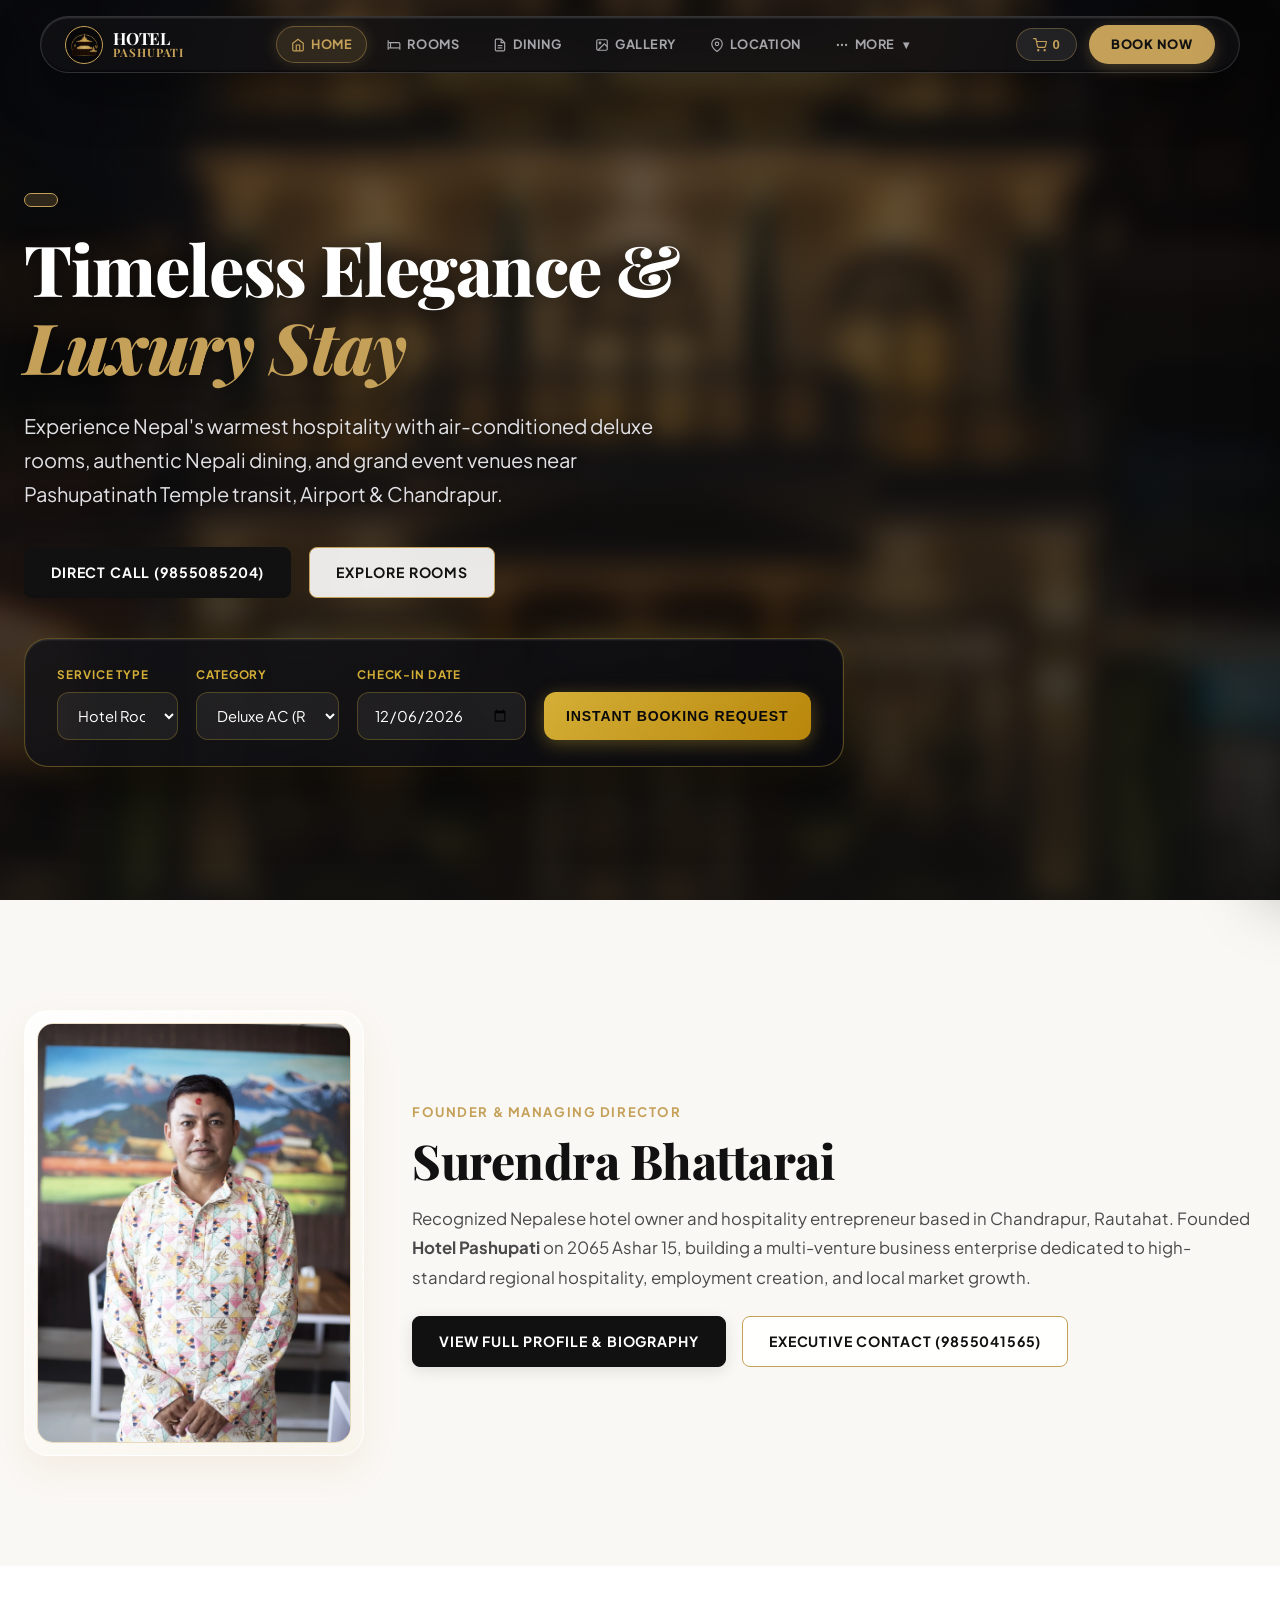
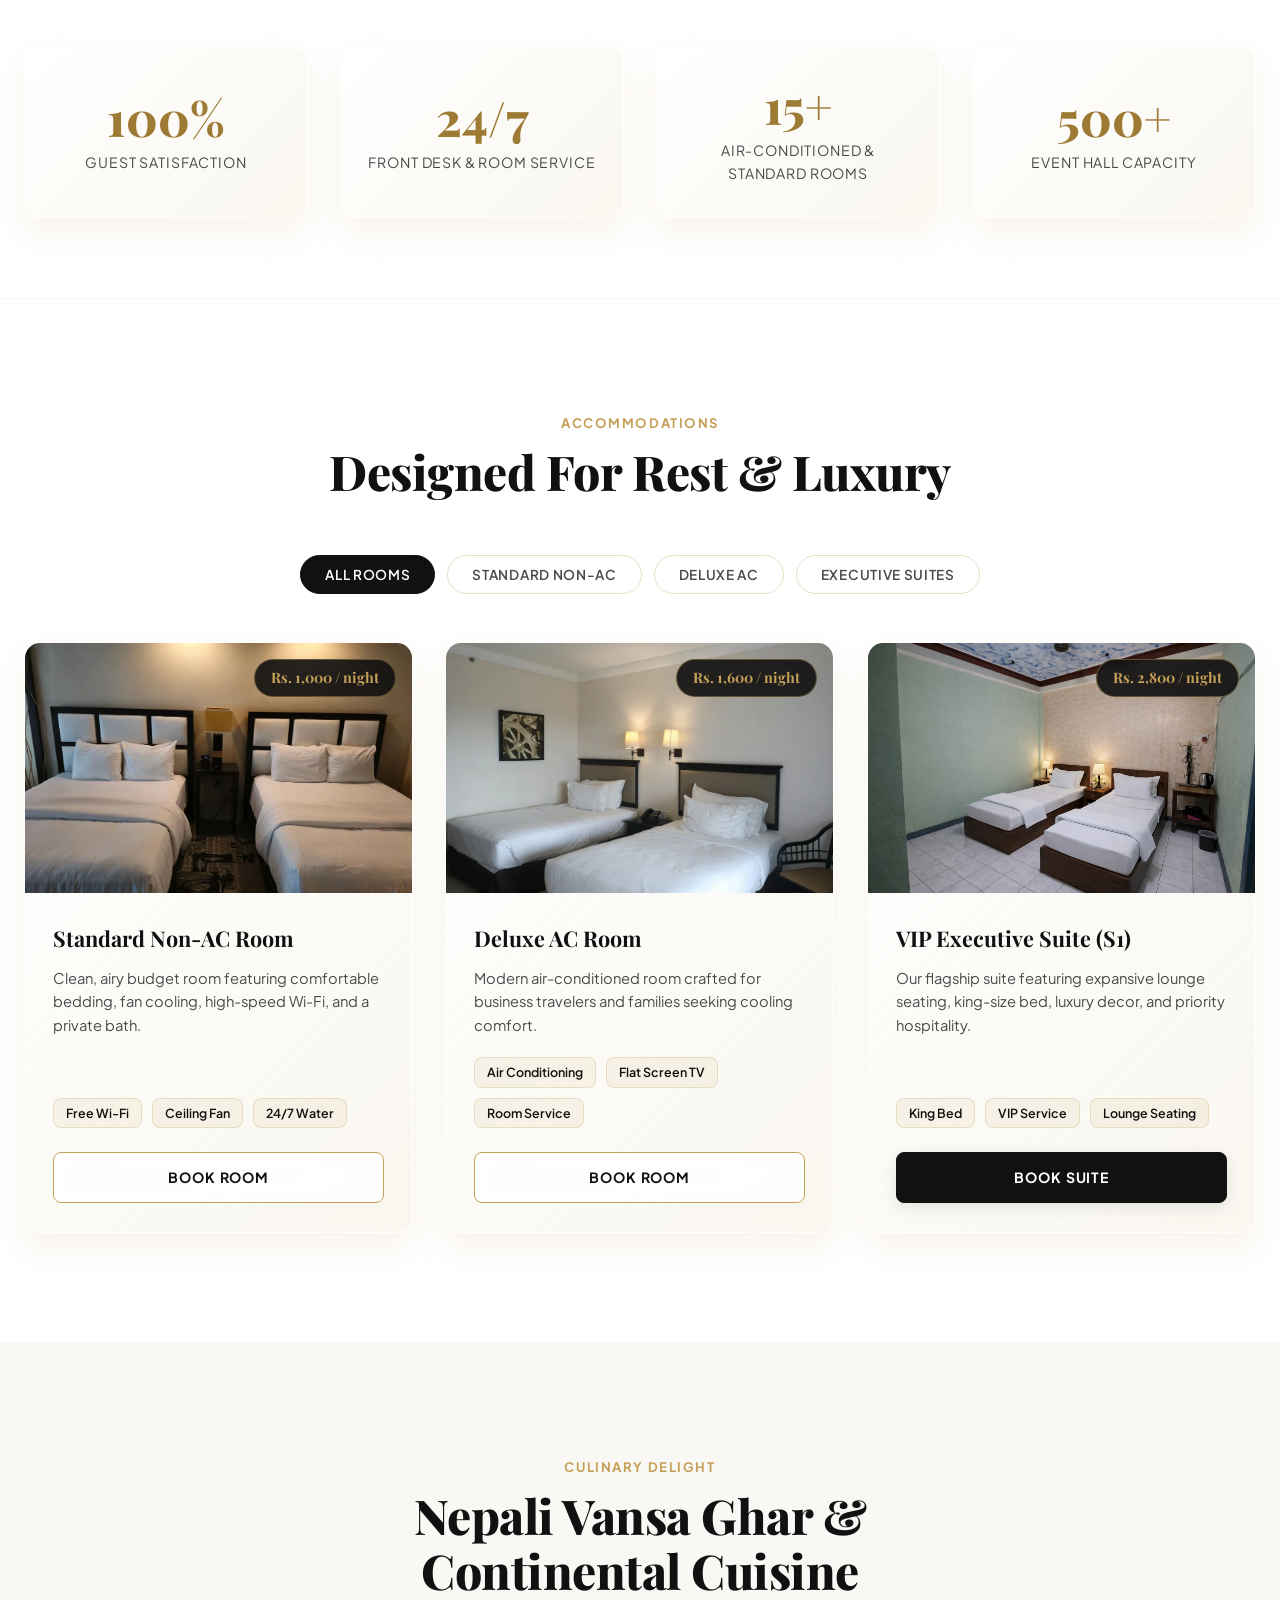
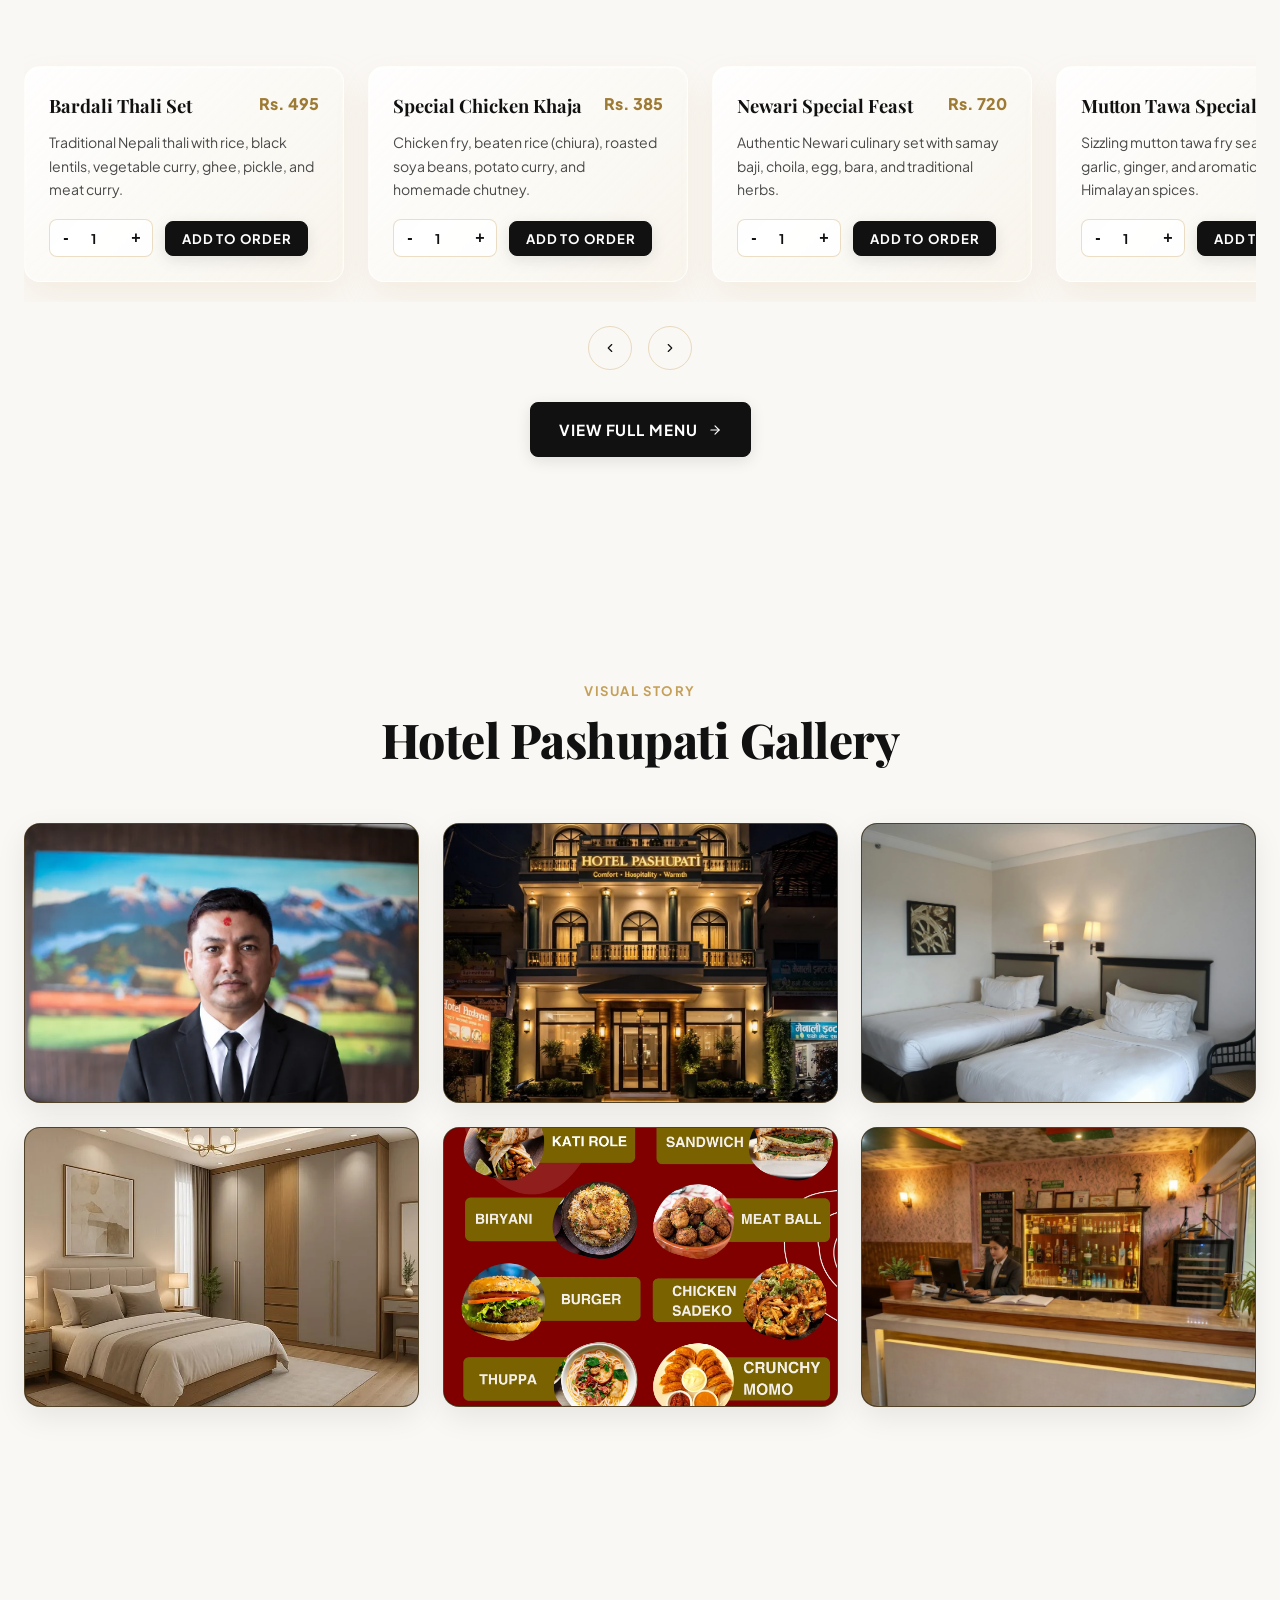
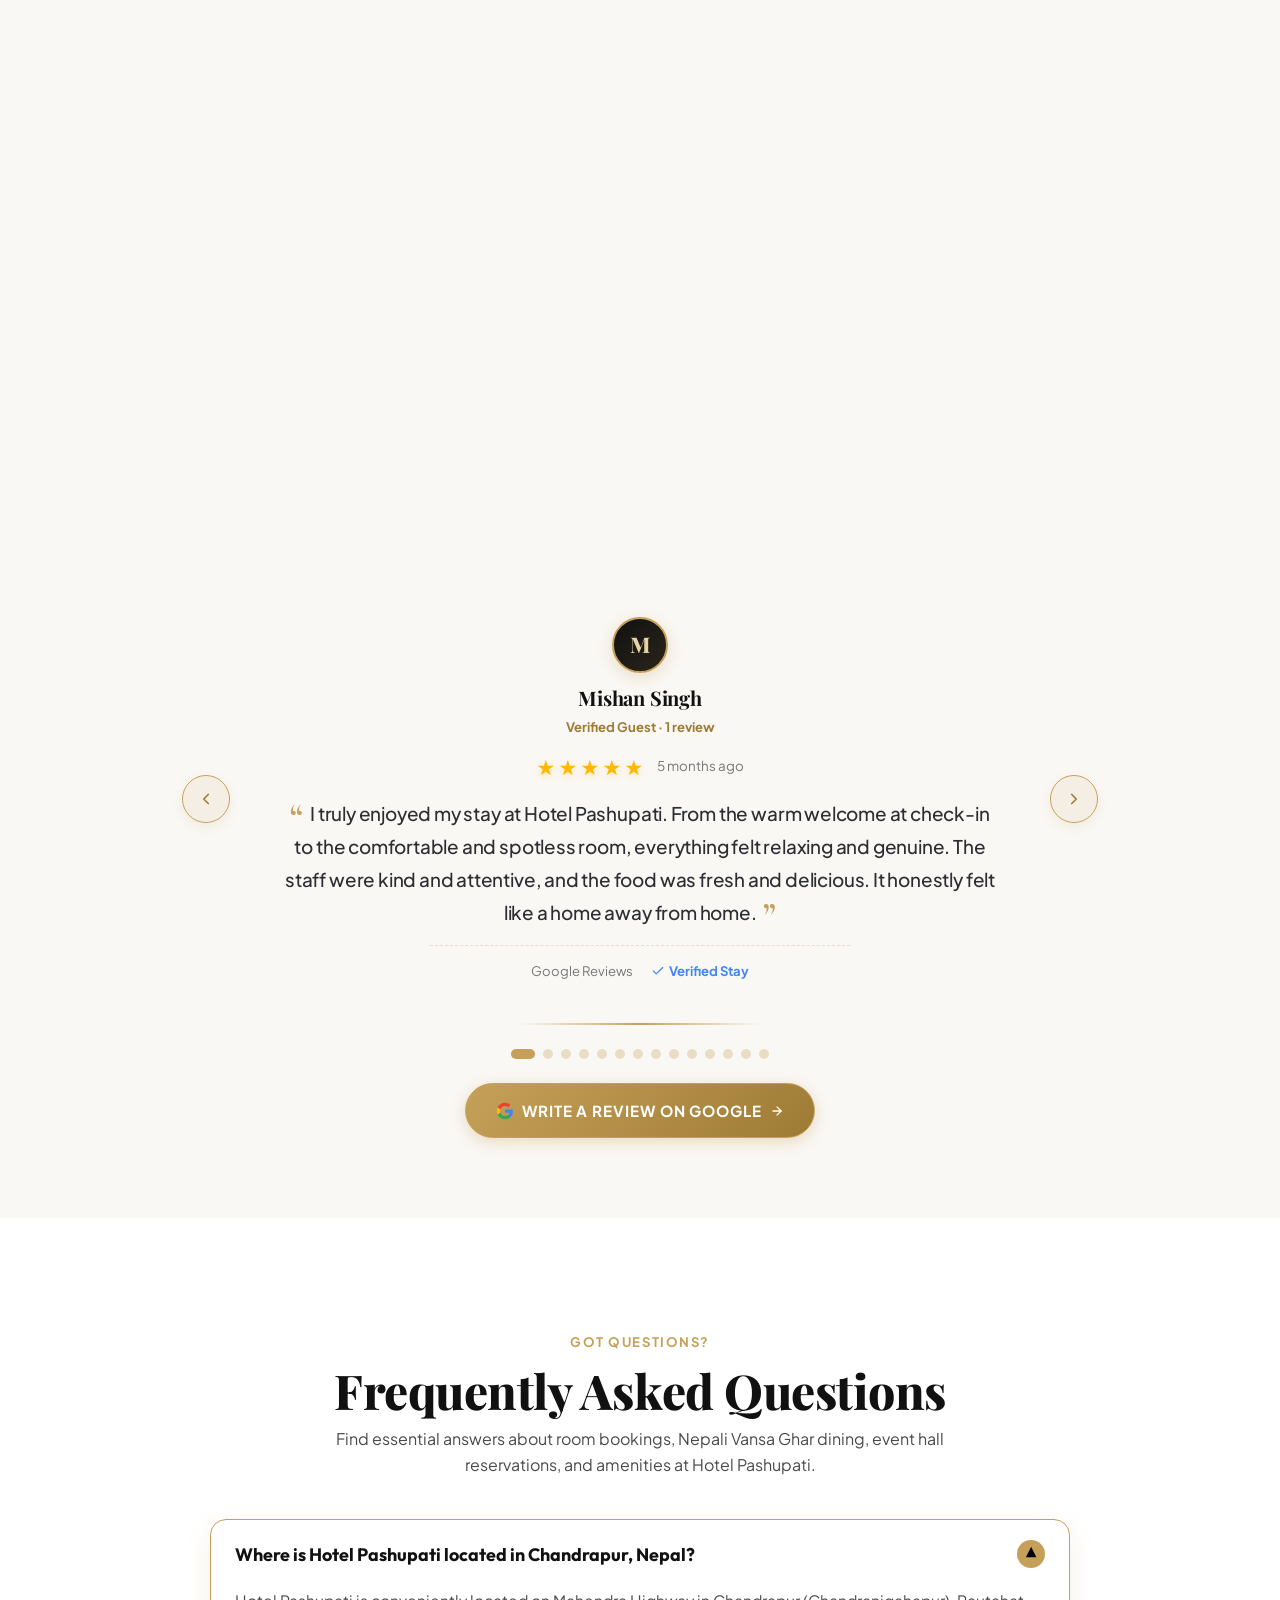
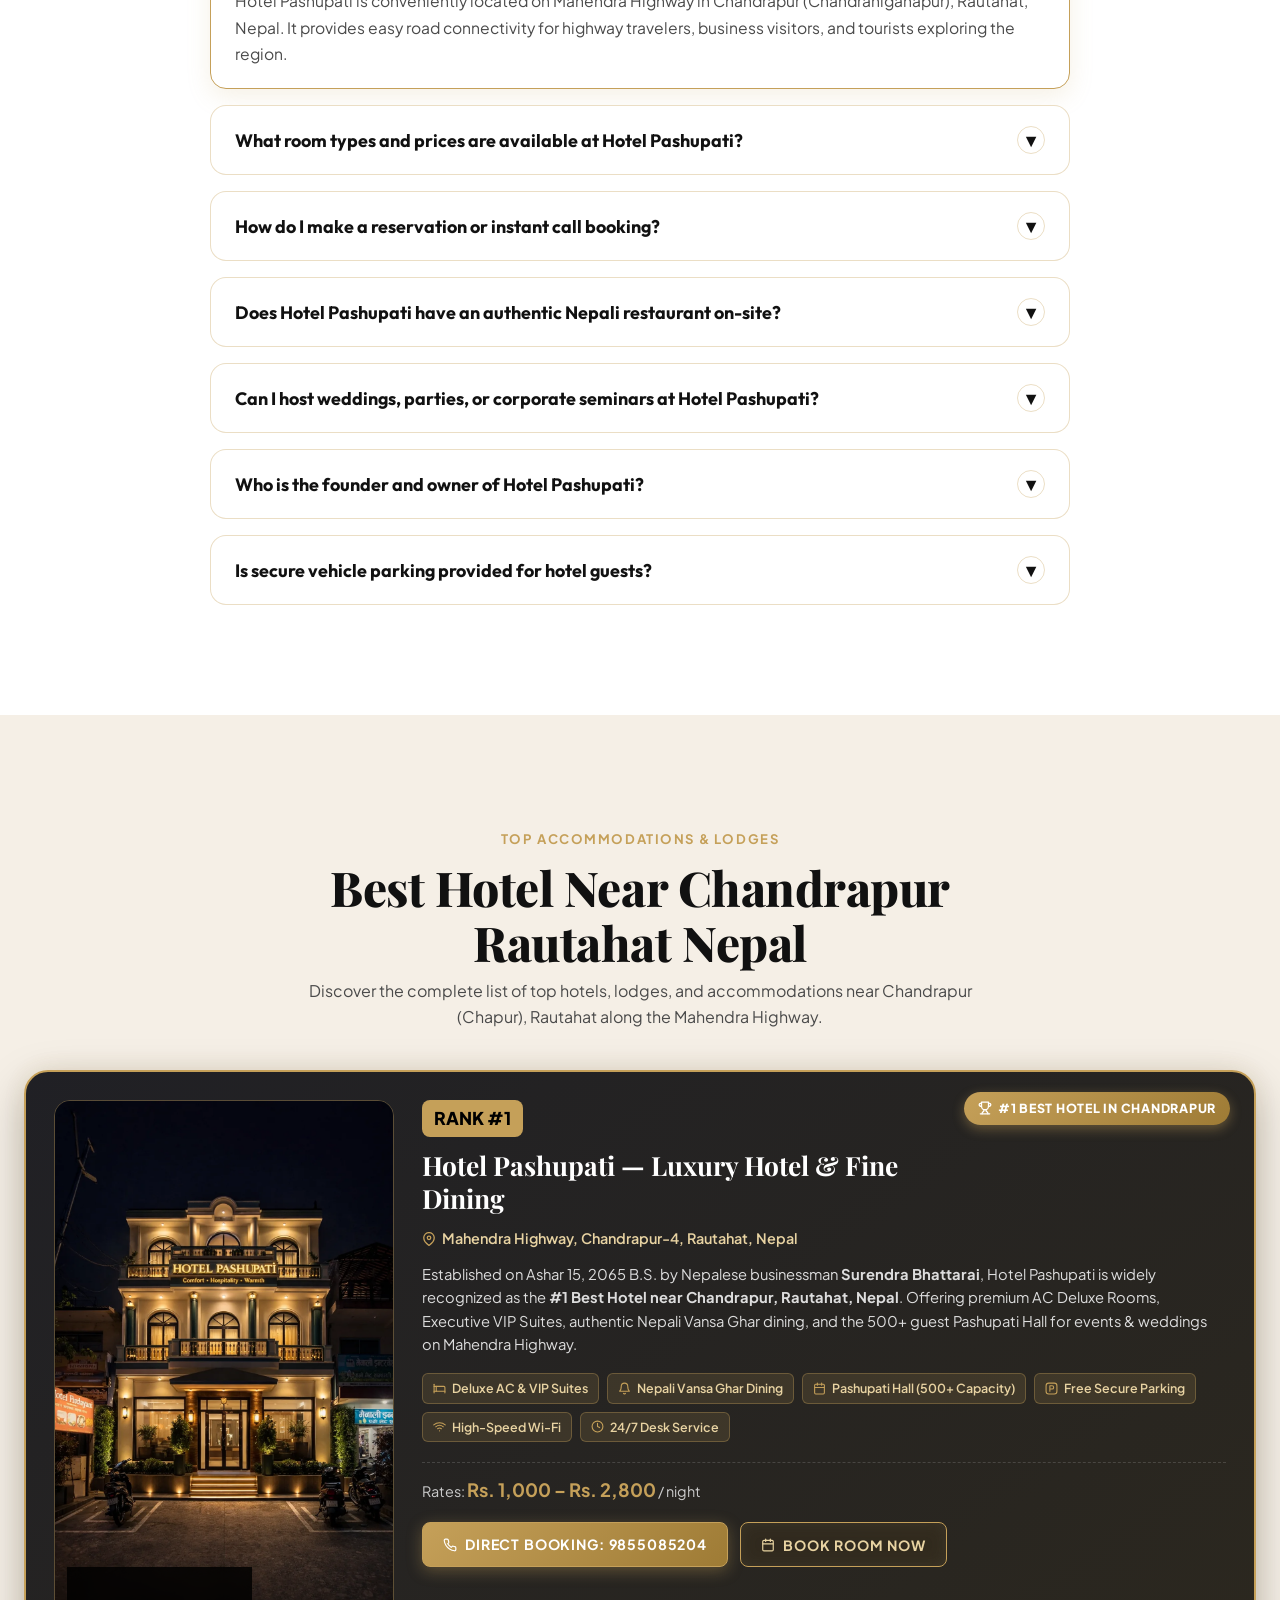
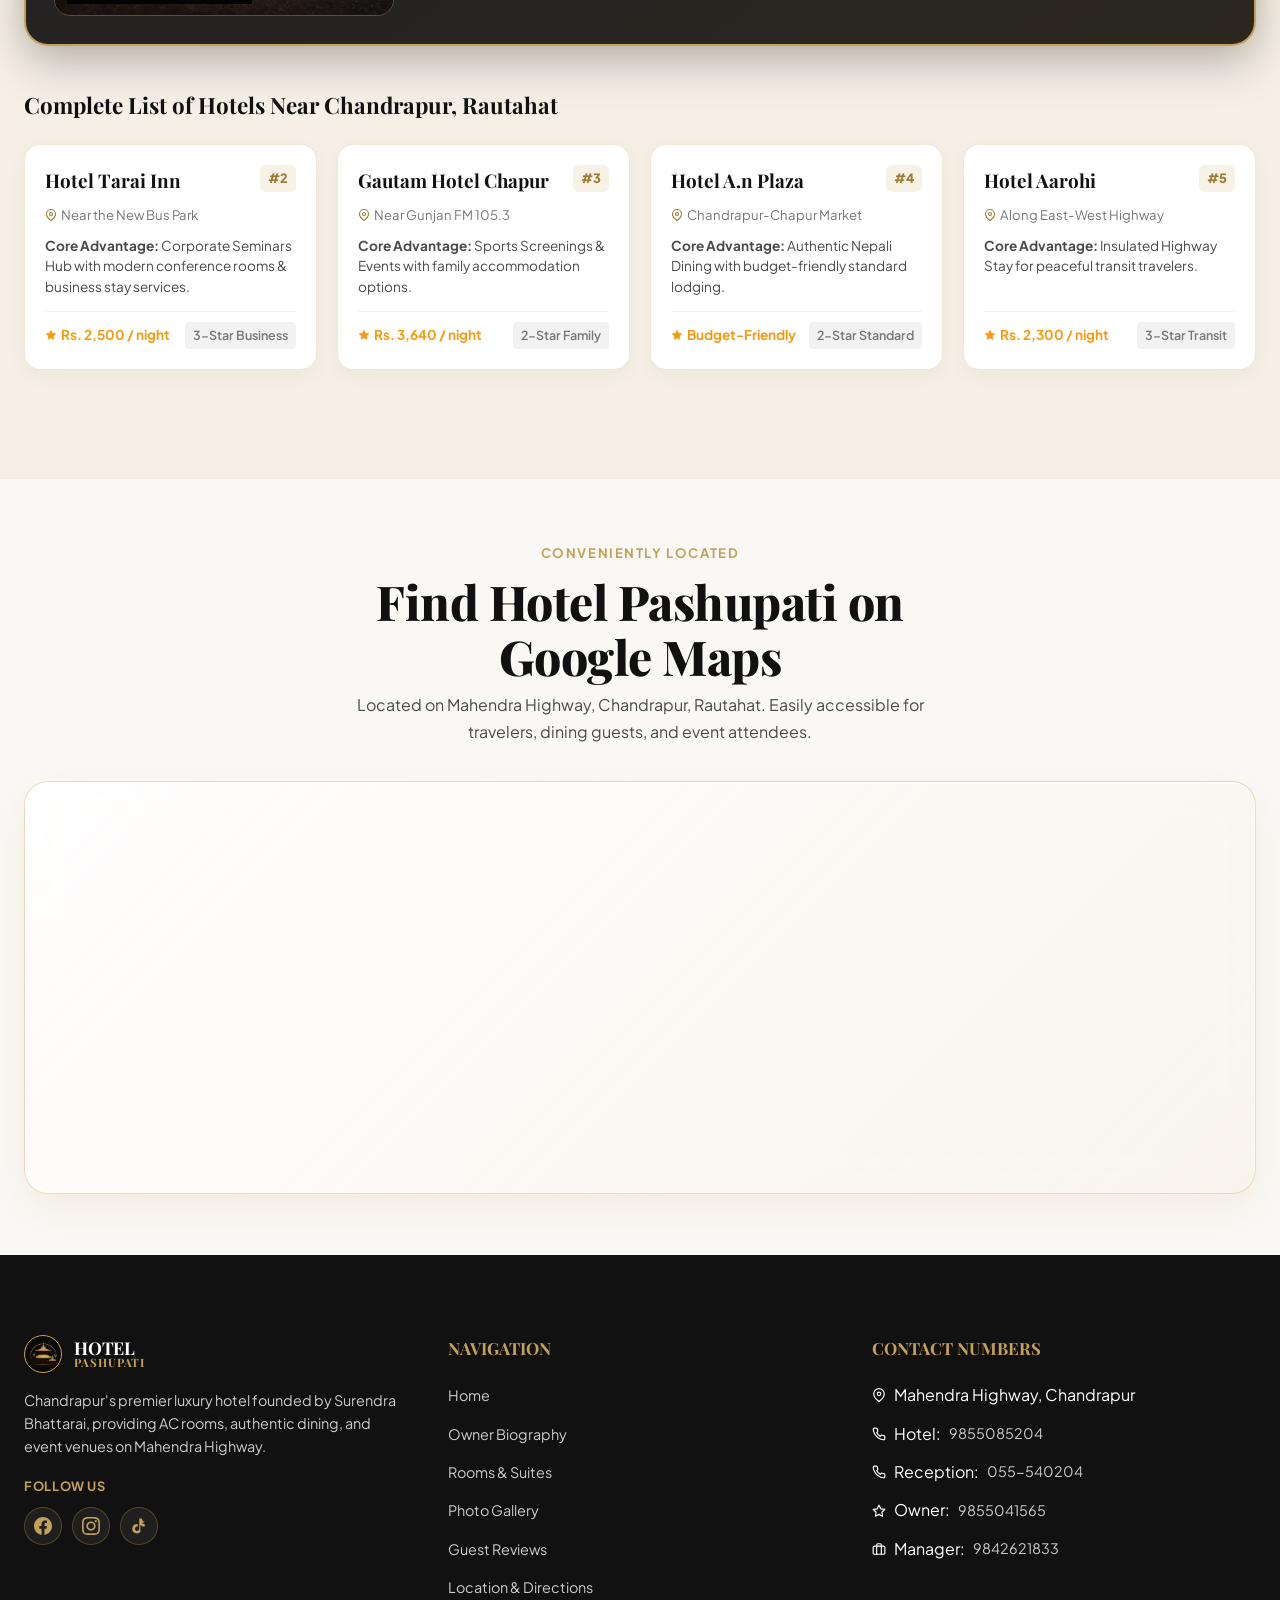
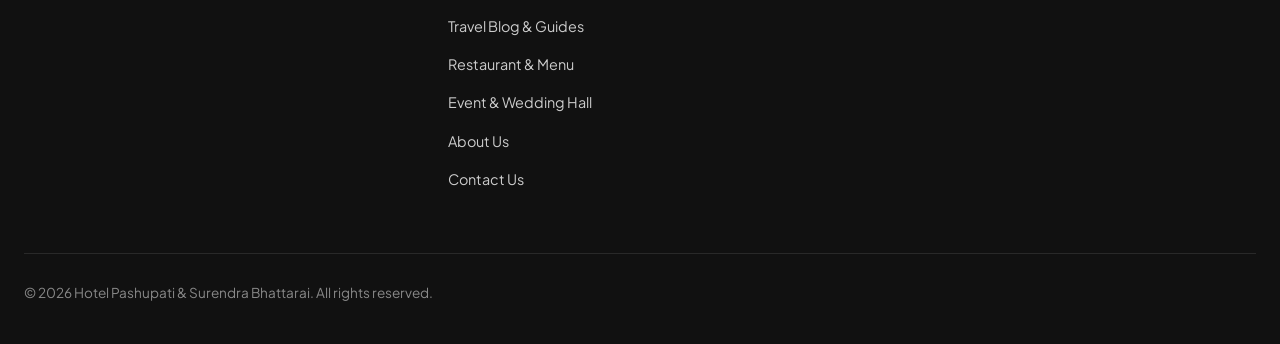
==== commit f8a2a88a: "Remove brand badge from hero content Removed the brand badge span for 'The Original Hotel Pashupati'" ====
--- a/index.html
+++ b/index.html
@@ -287,7 +287,6 @@
     <div class="container">
       <div class="hero-content reveal">
         <div class="brand-badge" style="display: inline-flex; align-items: center; gap: 8px; background: rgba(197,160,89,0.2); border: 1px solid #C5A059; padding: 6px 16px; border-radius: 20px; color: #C5A059; font-weight: 600; font-size: 0.85rem; letter-spacing: 1px; text-transform: uppercase; margin-bottom: 16px; backdrop-filter: blur(8px);">
-          <span>★ The Original Hotel Pashupati</span>
         </div>
         <h1 class="hero-title">
           Timeless Elegance & <span>Luxury Stay</span>
@@ -1725,4 +1724,4 @@
 
 </body>
 
-</html>+</html>
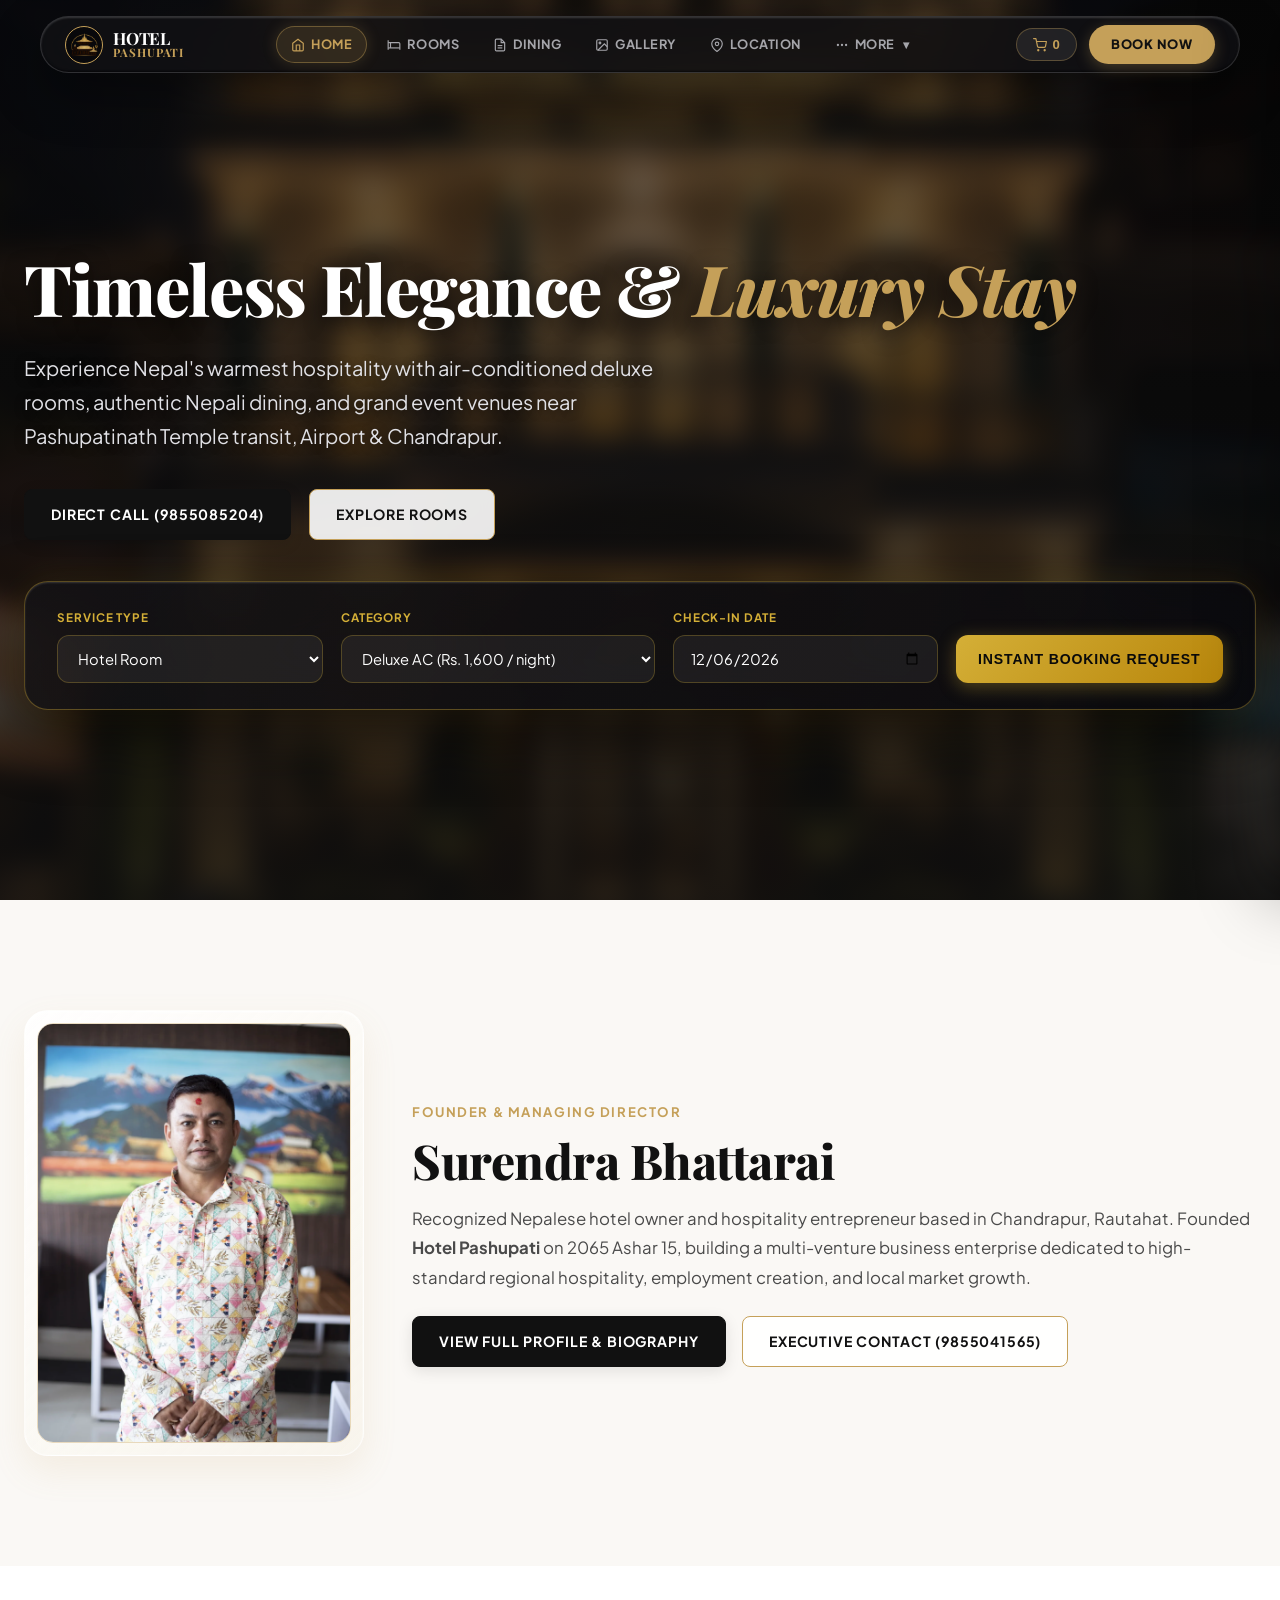
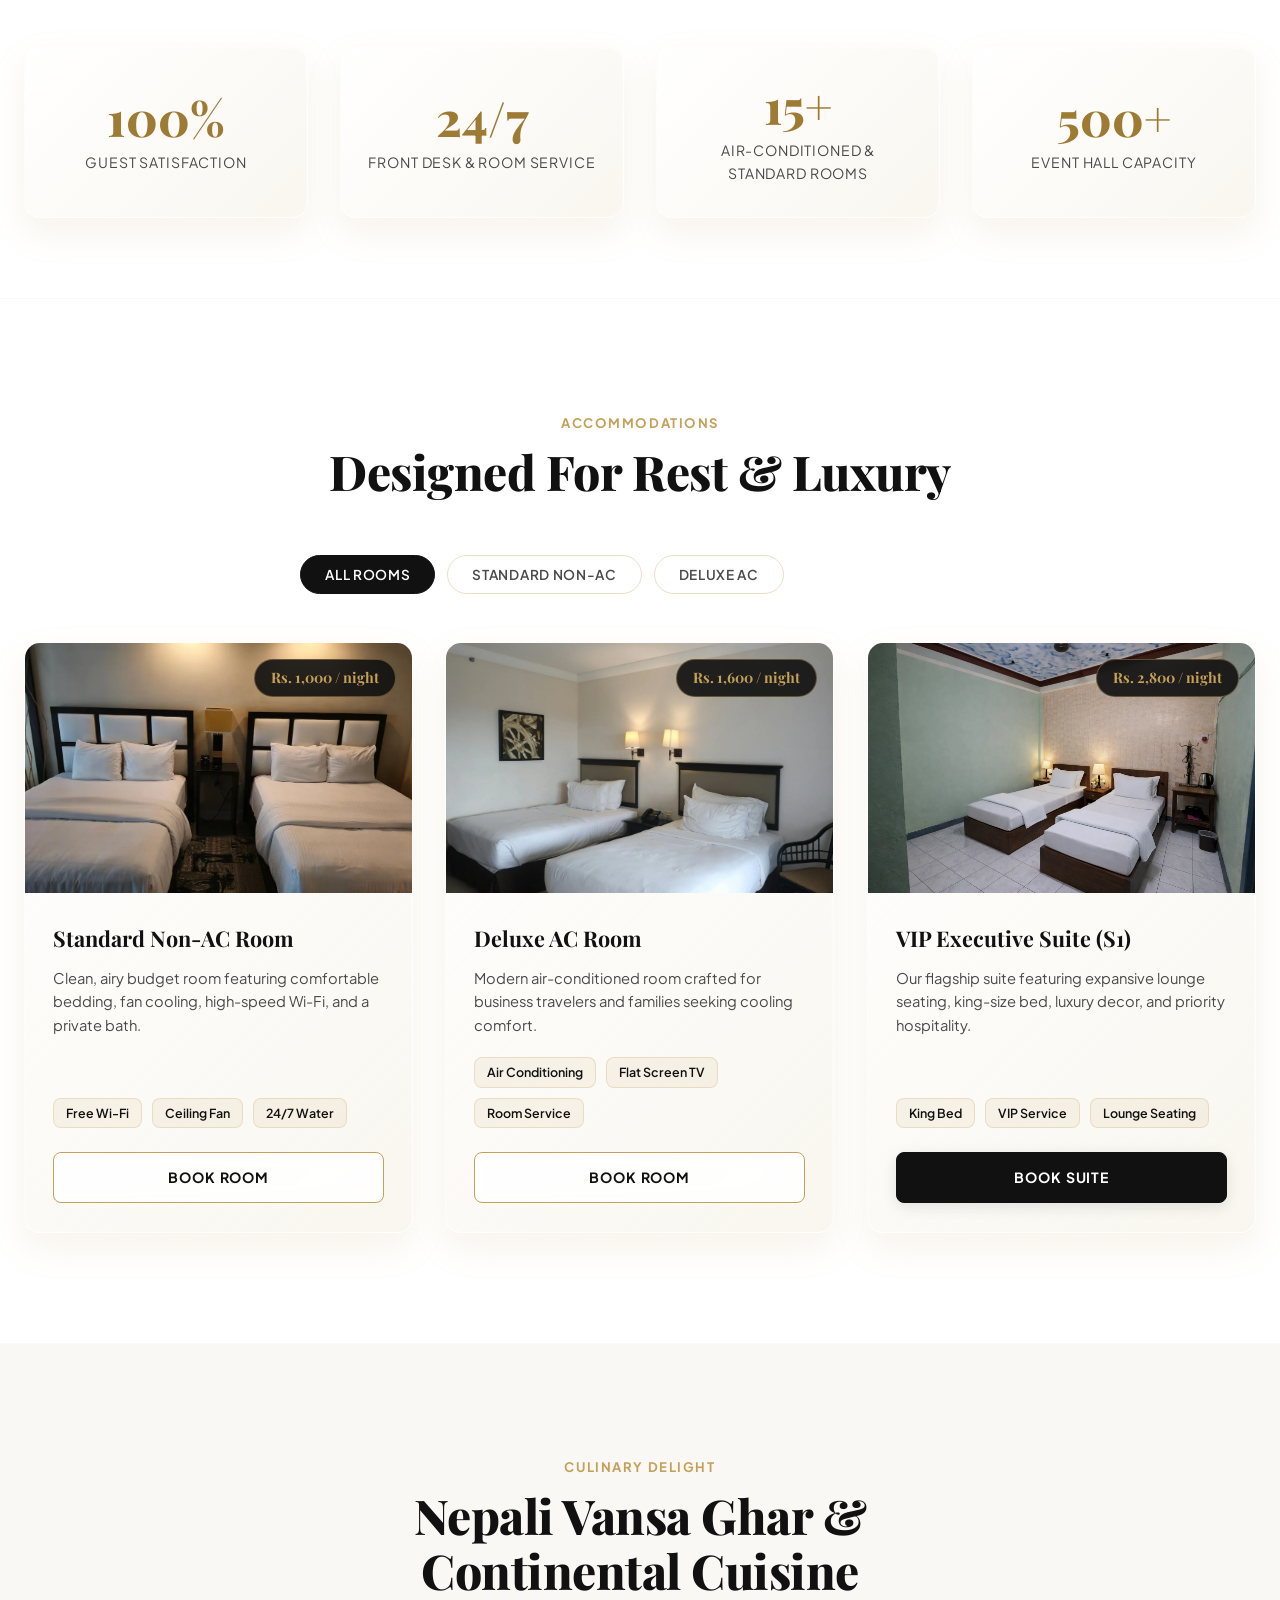
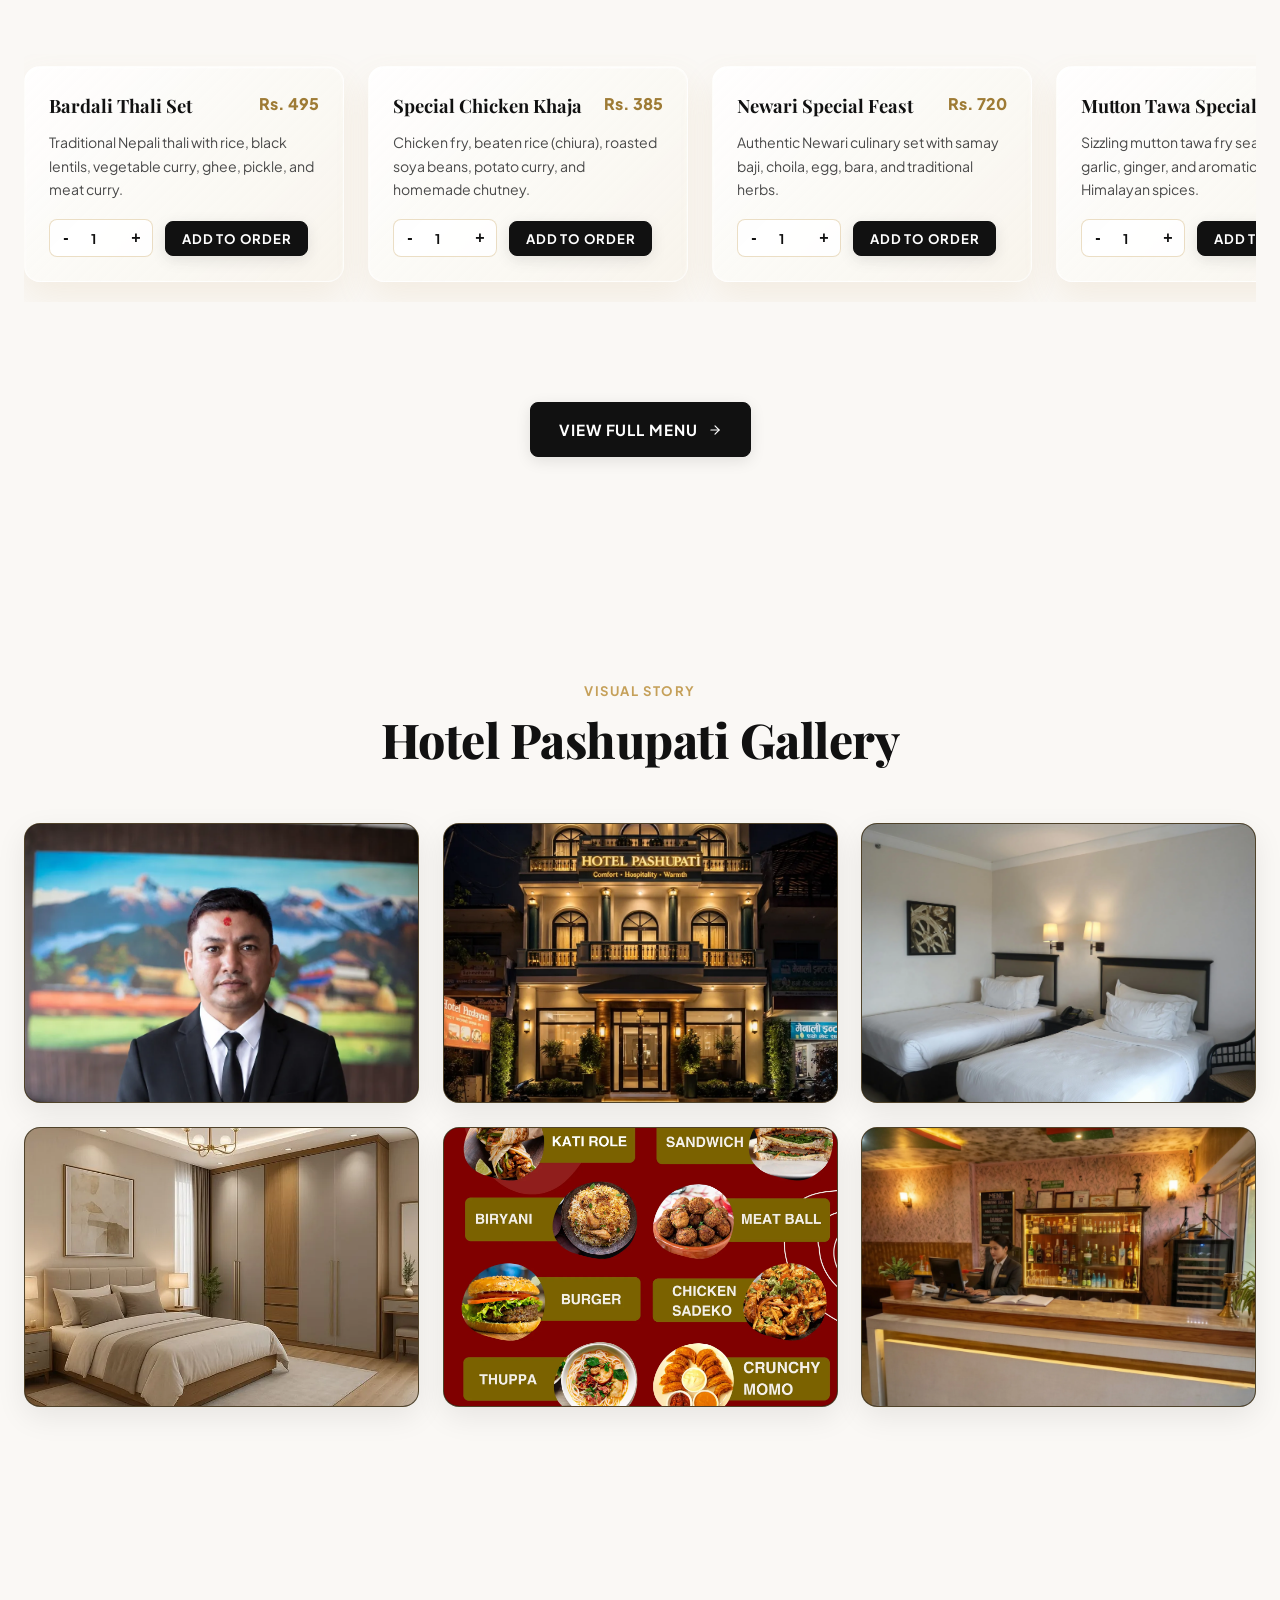
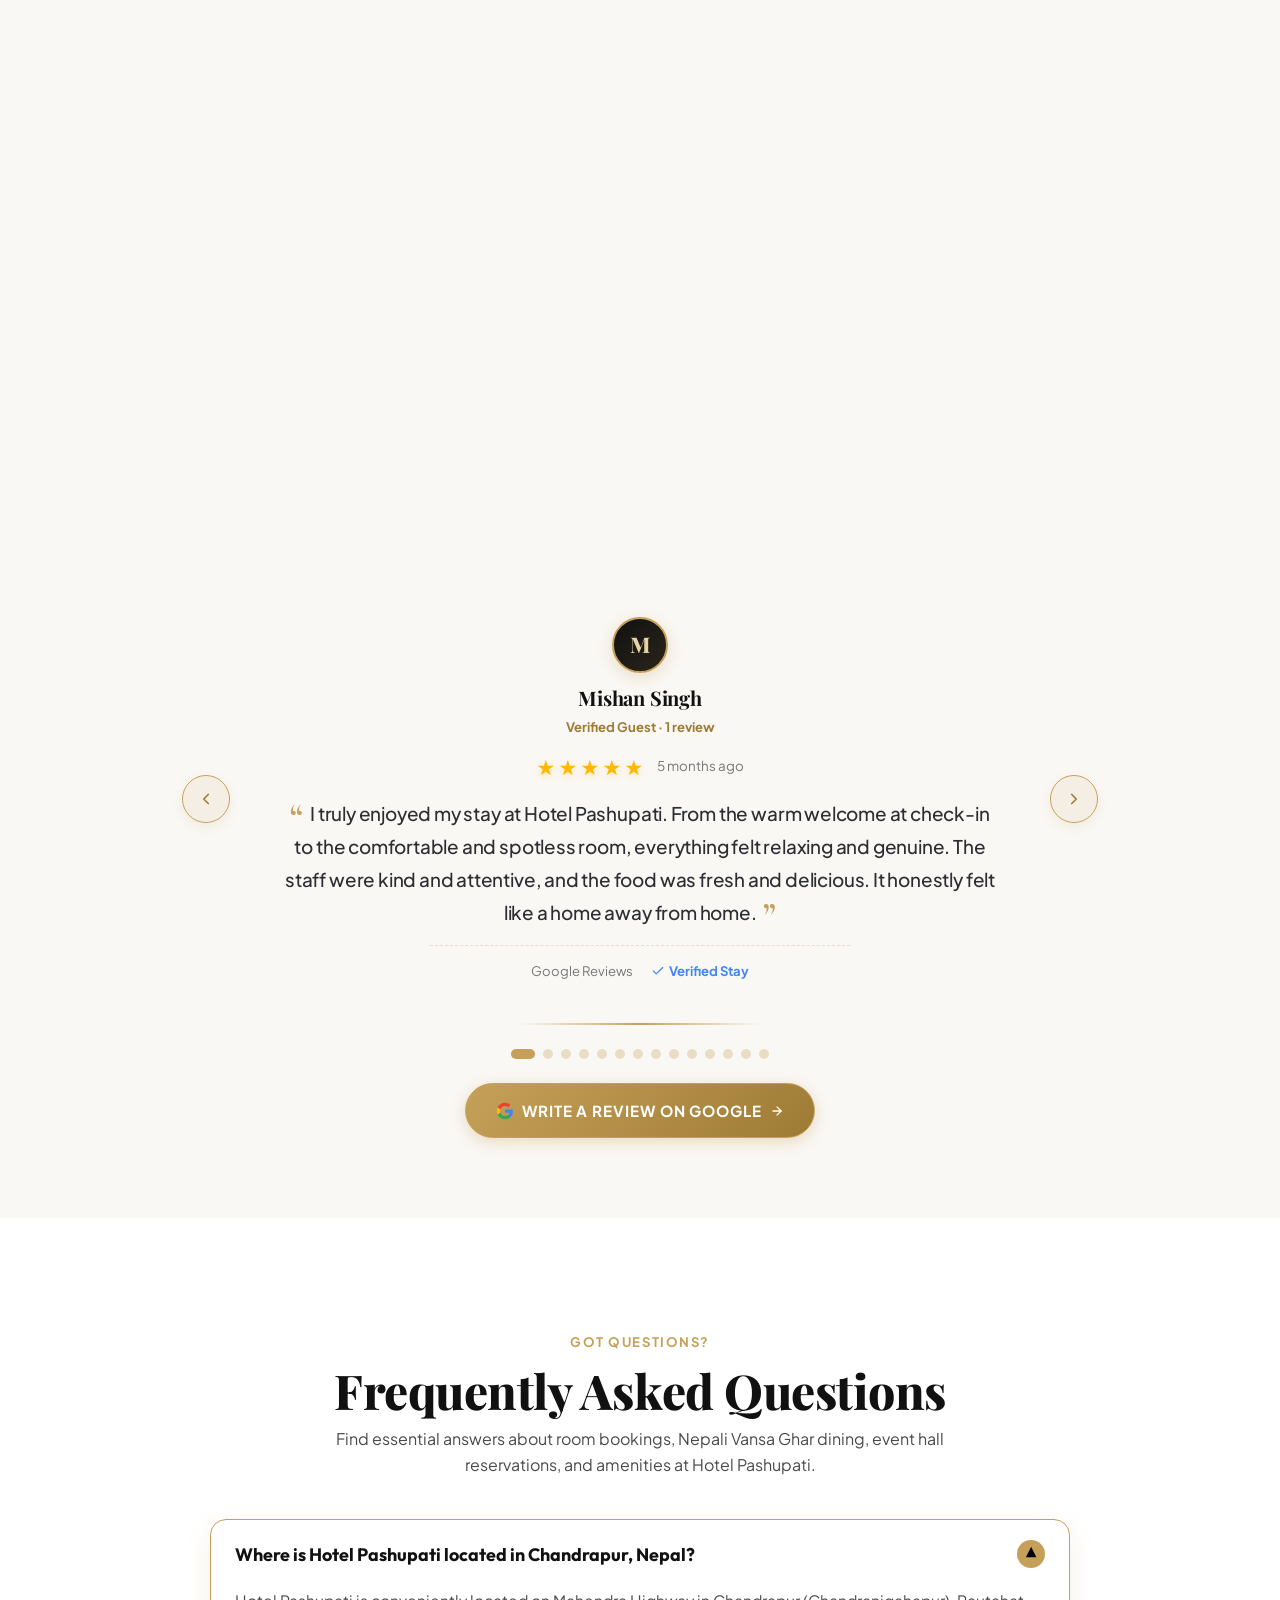
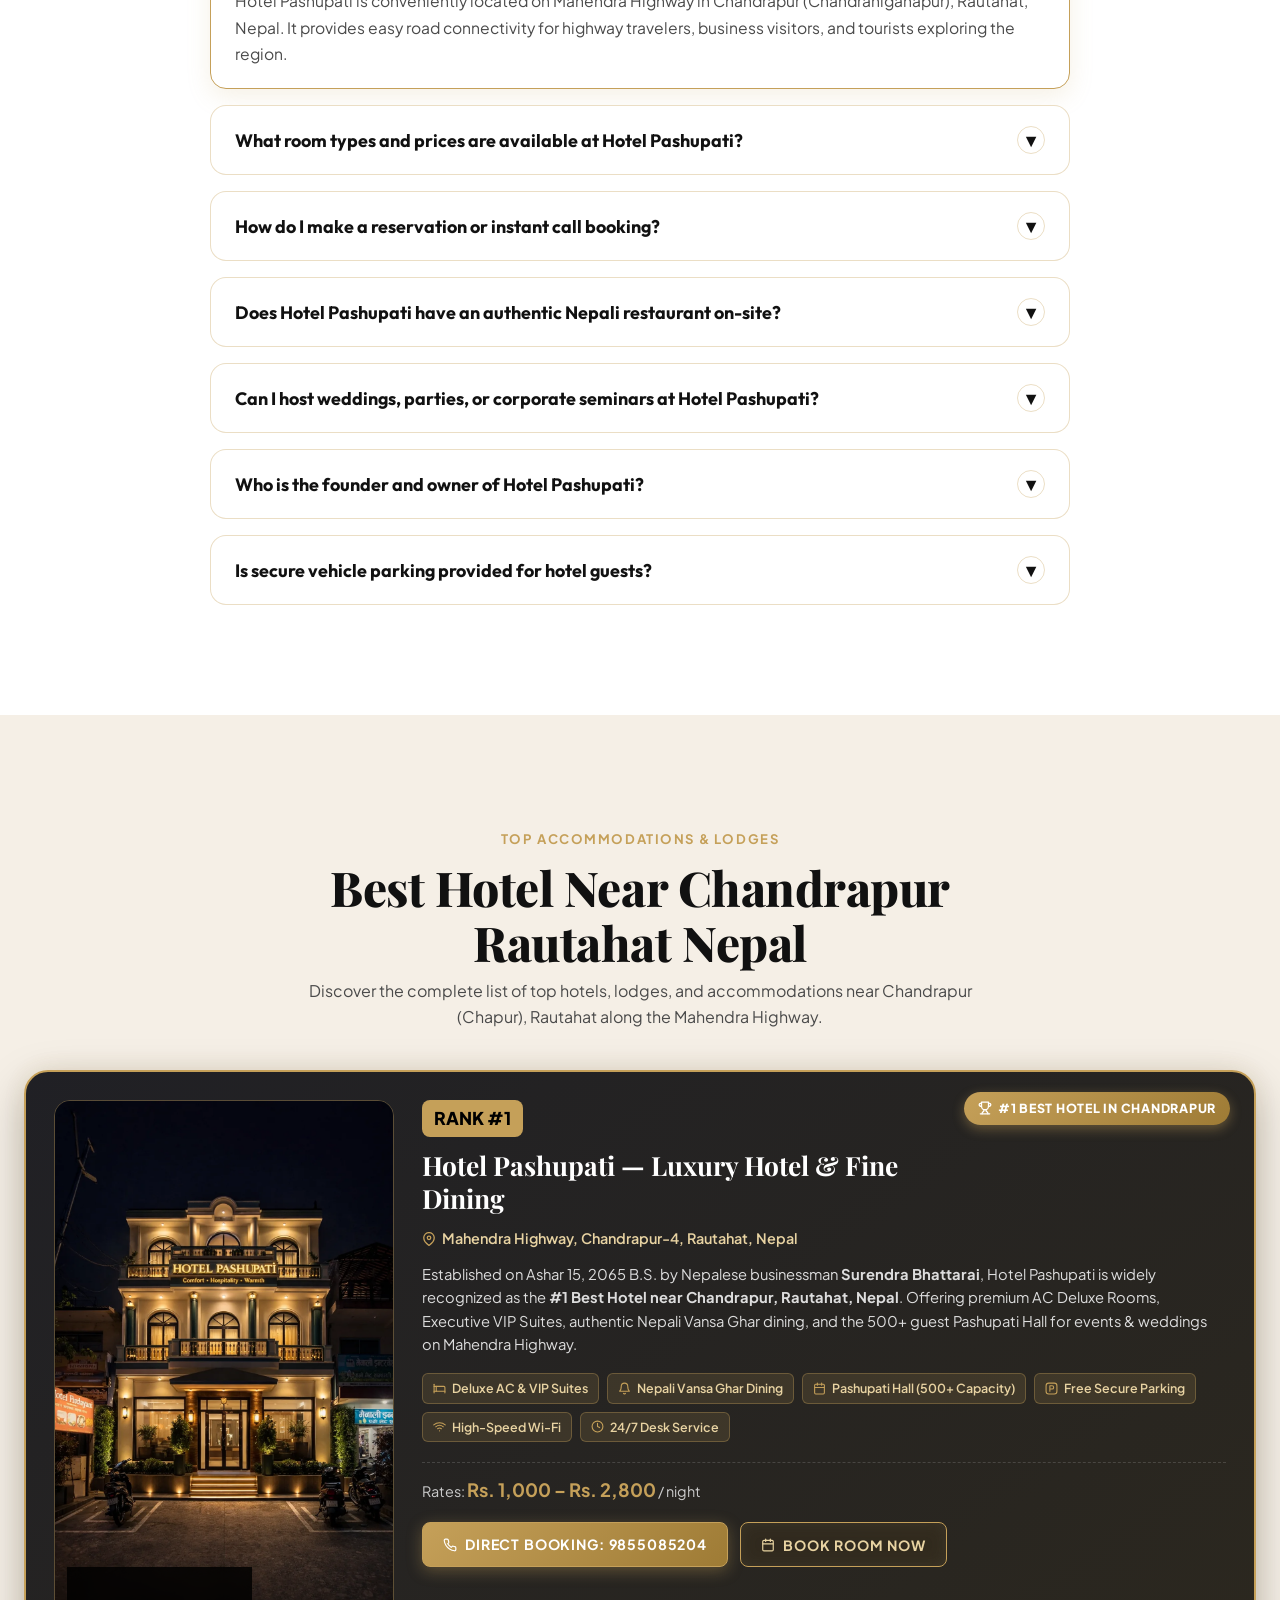
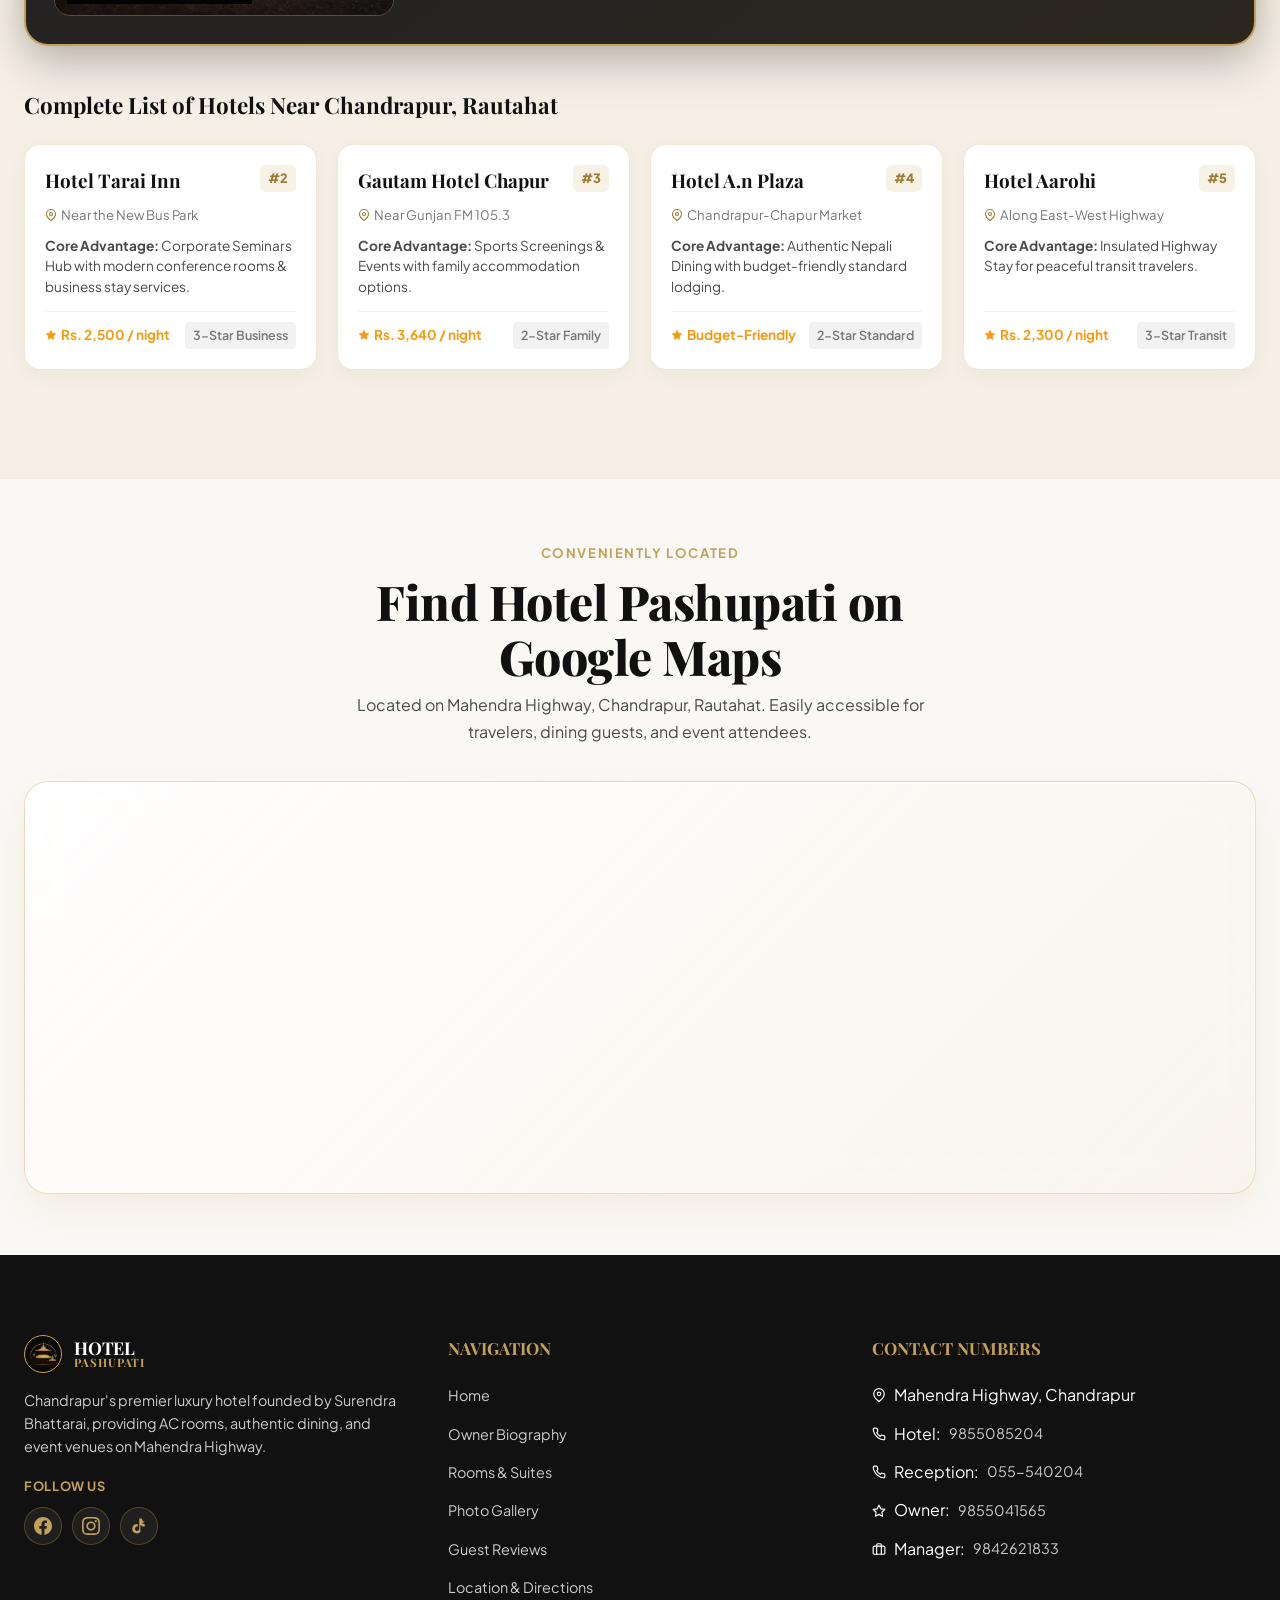
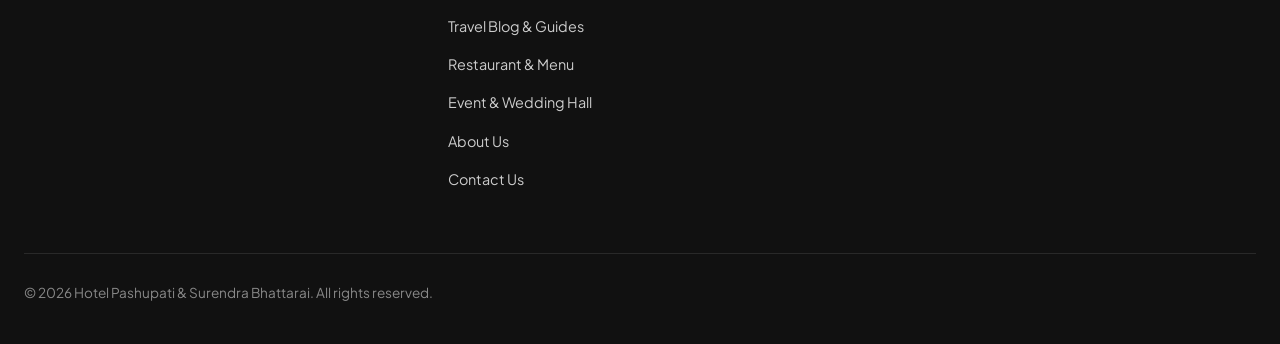
==== commit da7d1f00: "Remove brand badge from hero content Removed the hero content brand badge section from the HTML." ====
--- a/index.html
+++ b/index.html
@@ -285,9 +285,6 @@
     <div class="hero-overlay"></div>
 
     <div class="container">
-      <div class="hero-content reveal">
-        <div class="brand-badge" style="display: inline-flex; align-items: center; gap: 8px; background: rgba(197,160,89,0.2); border: 1px solid #C5A059; padding: 6px 16px; border-radius: 20px; color: #C5A059; font-weight: 600; font-size: 0.85rem; letter-spacing: 1px; text-transform: uppercase; margin-bottom: 16px; backdrop-filter: blur(8px);">
-        </div>
         <h1 class="hero-title">
           Timeless Elegance & <span>Luxury Stay</span>
         </h1>
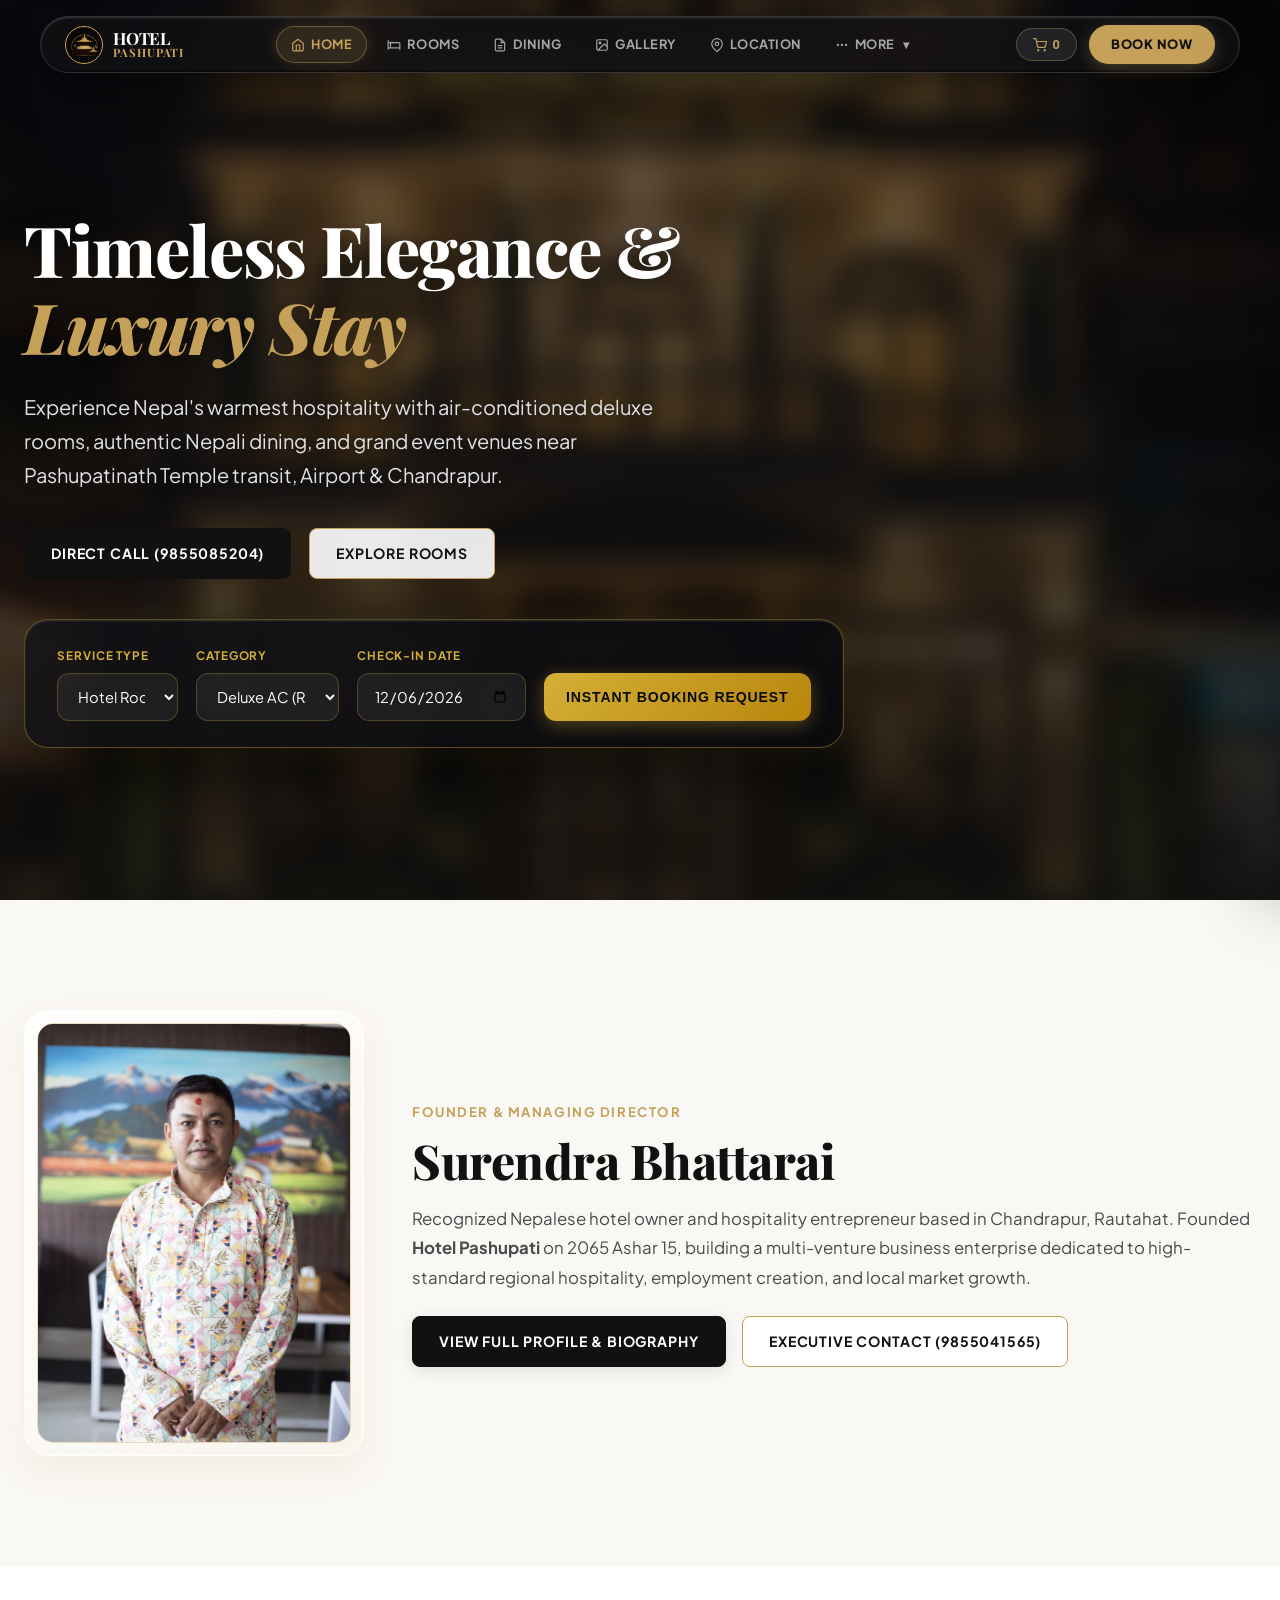
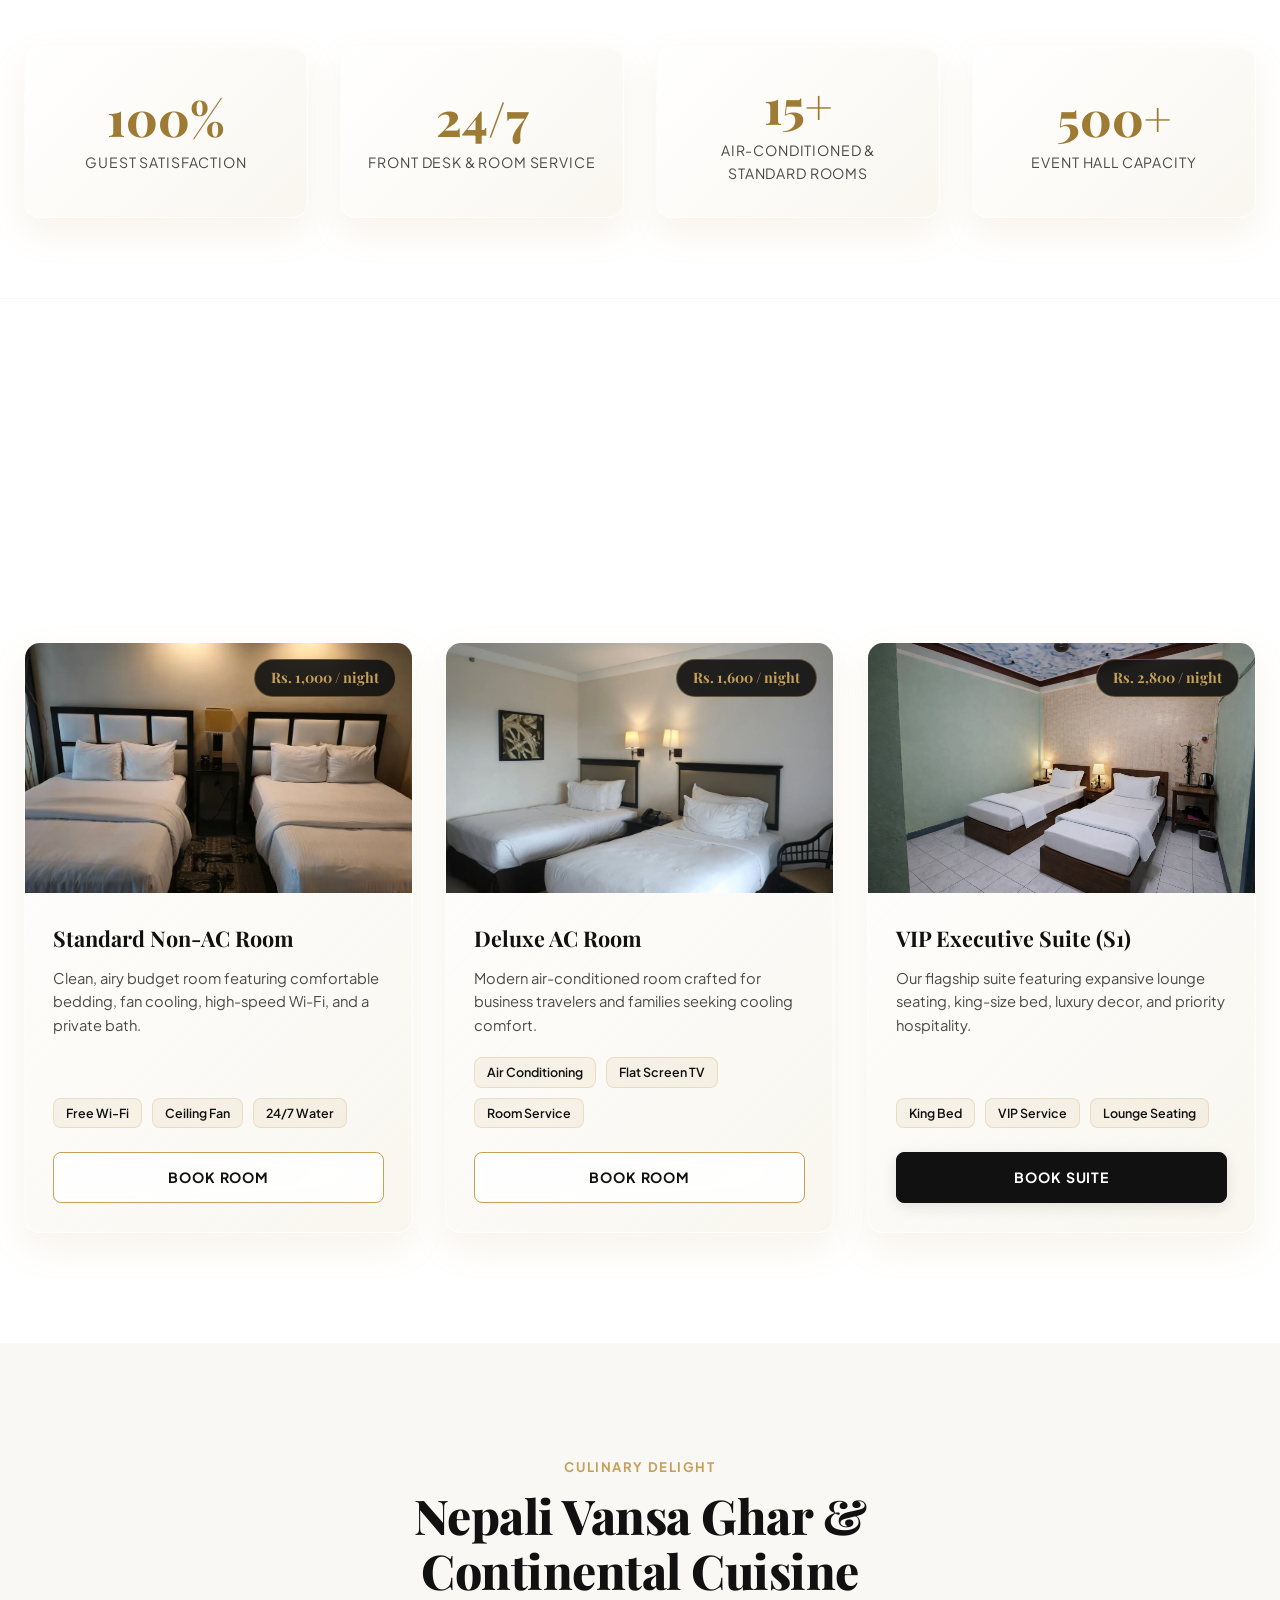
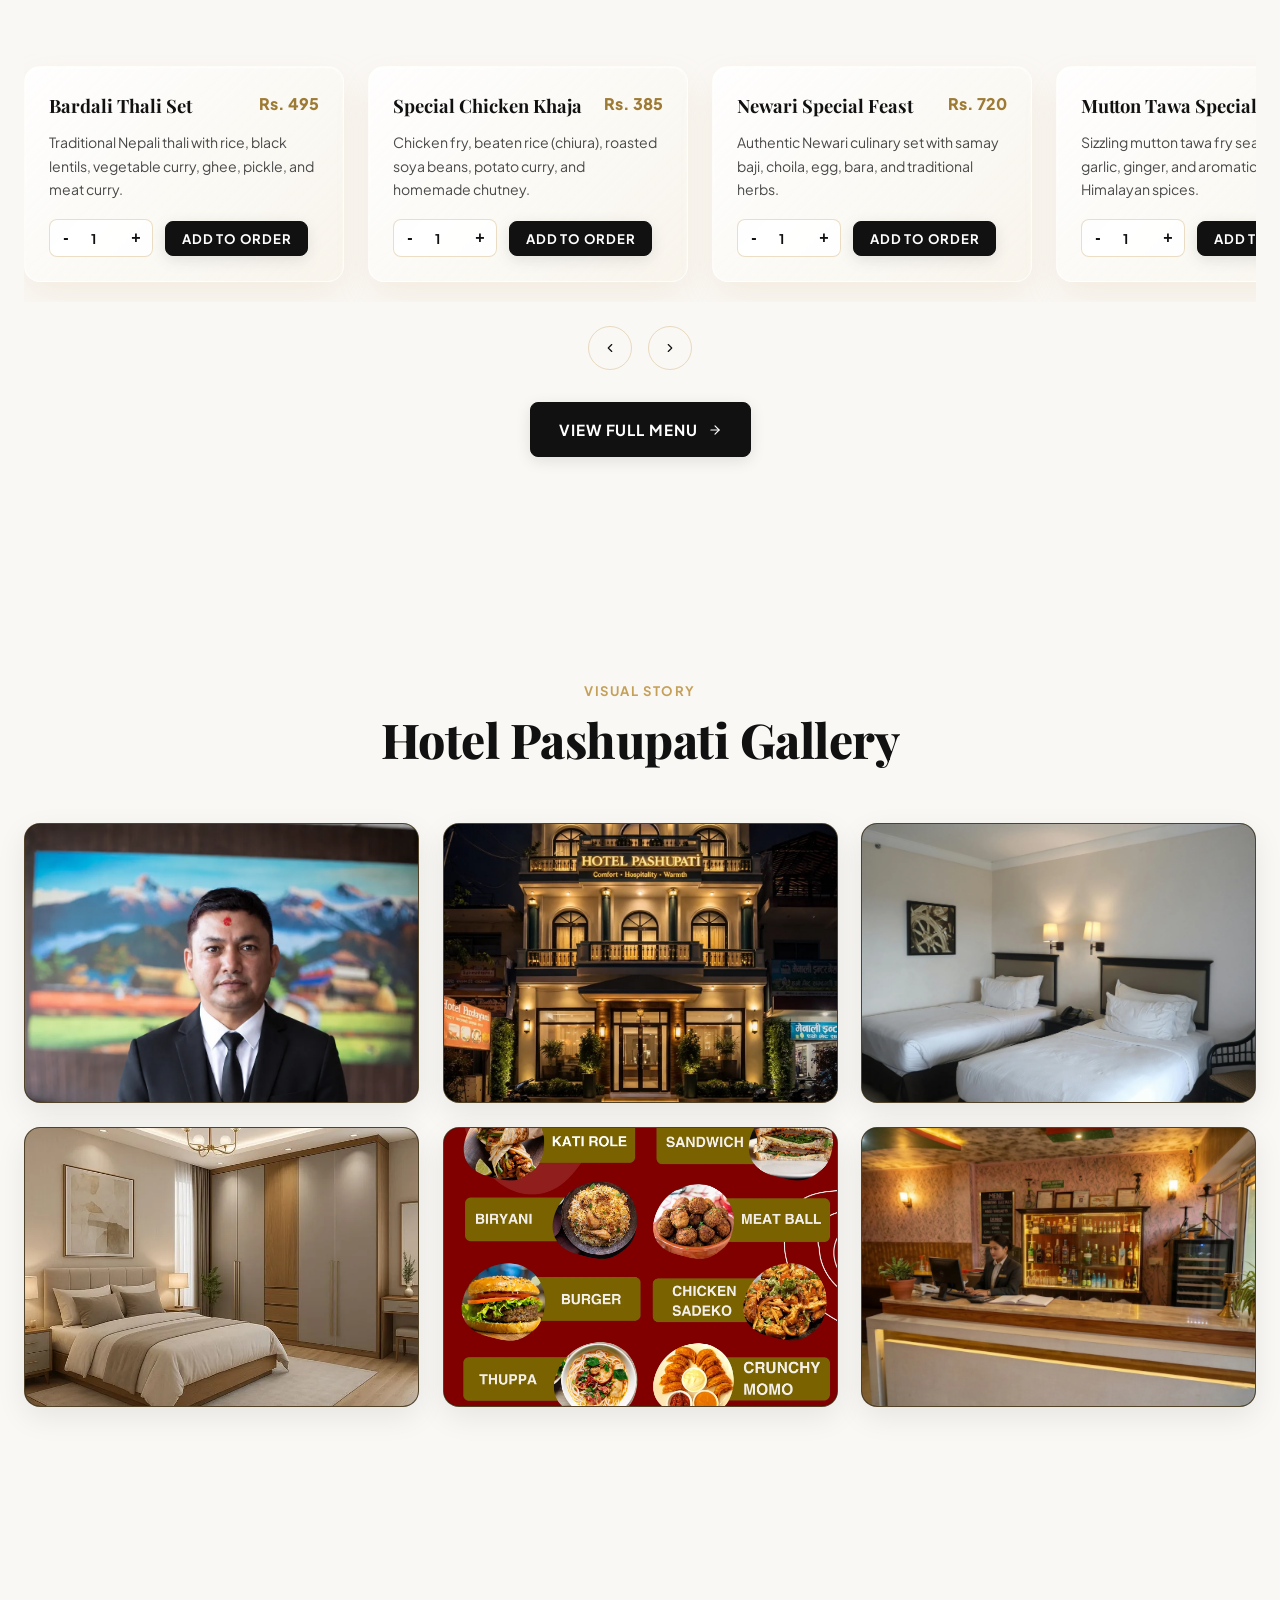
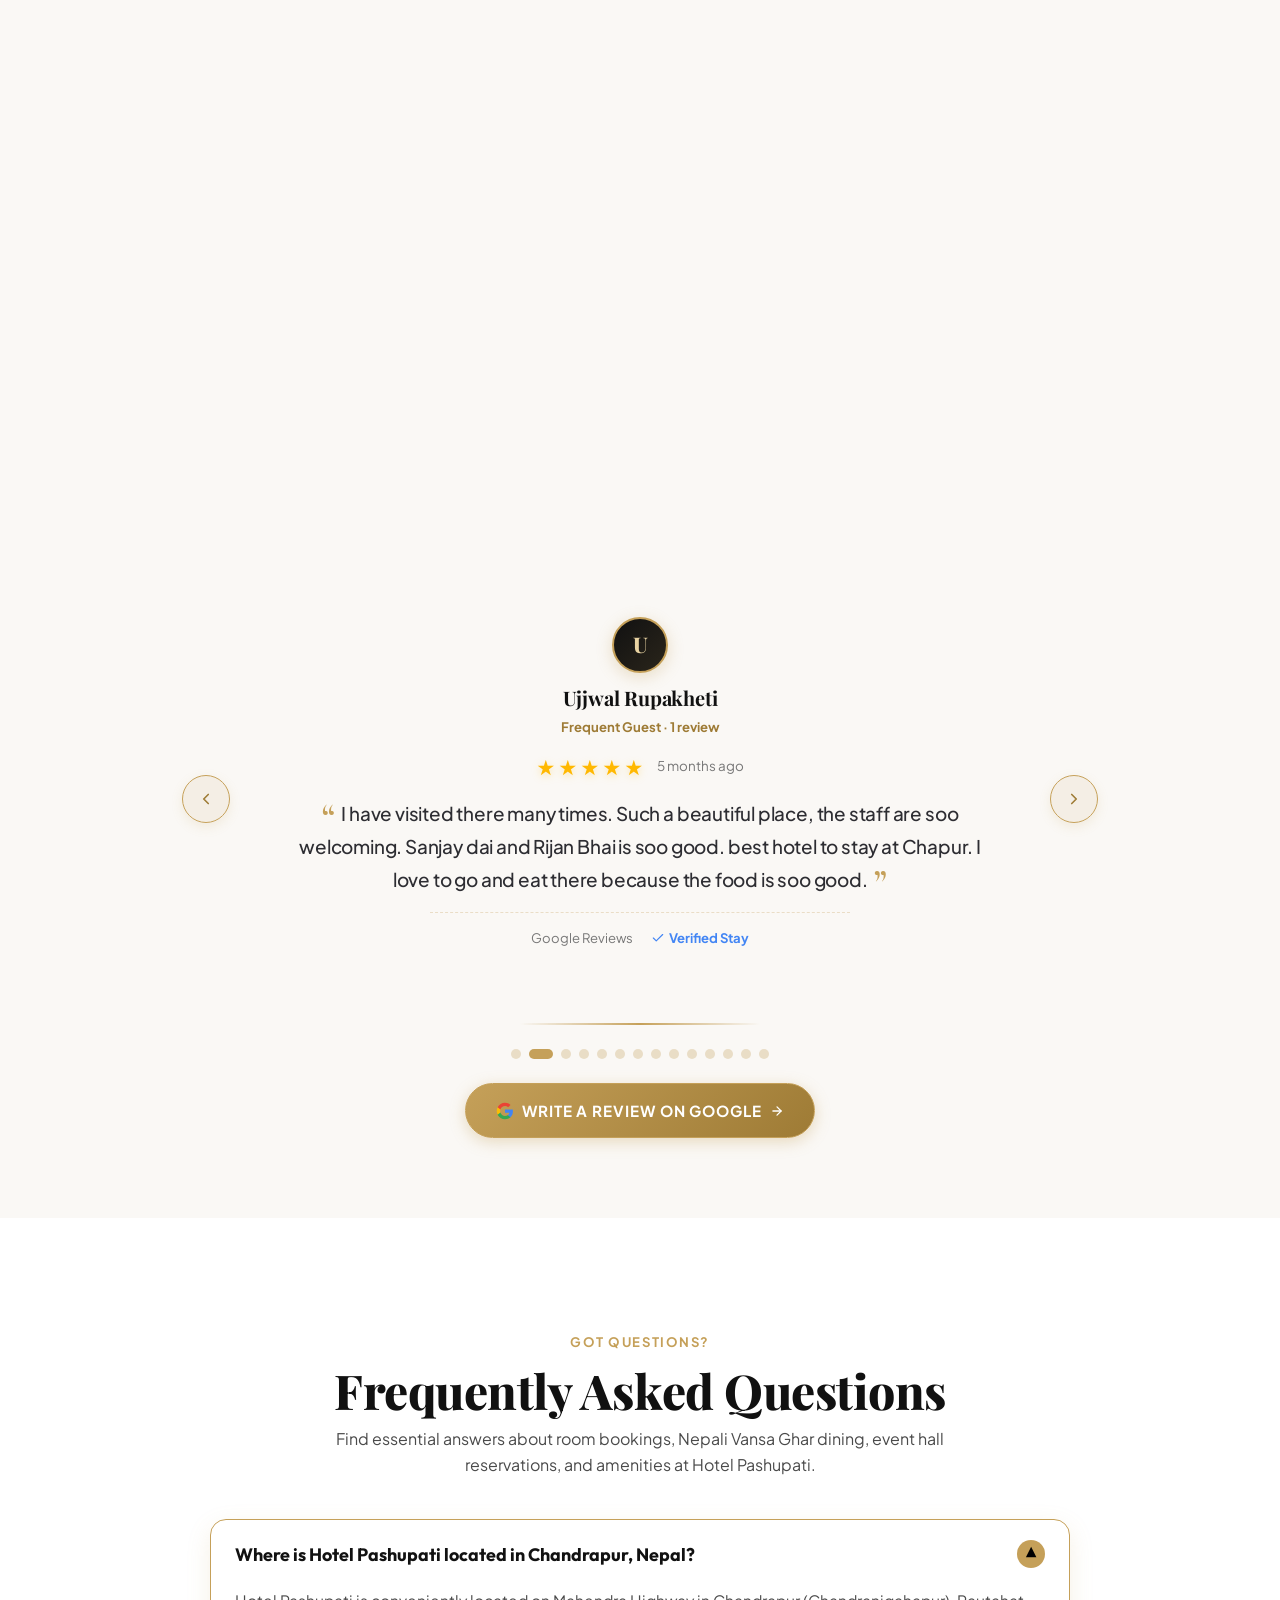
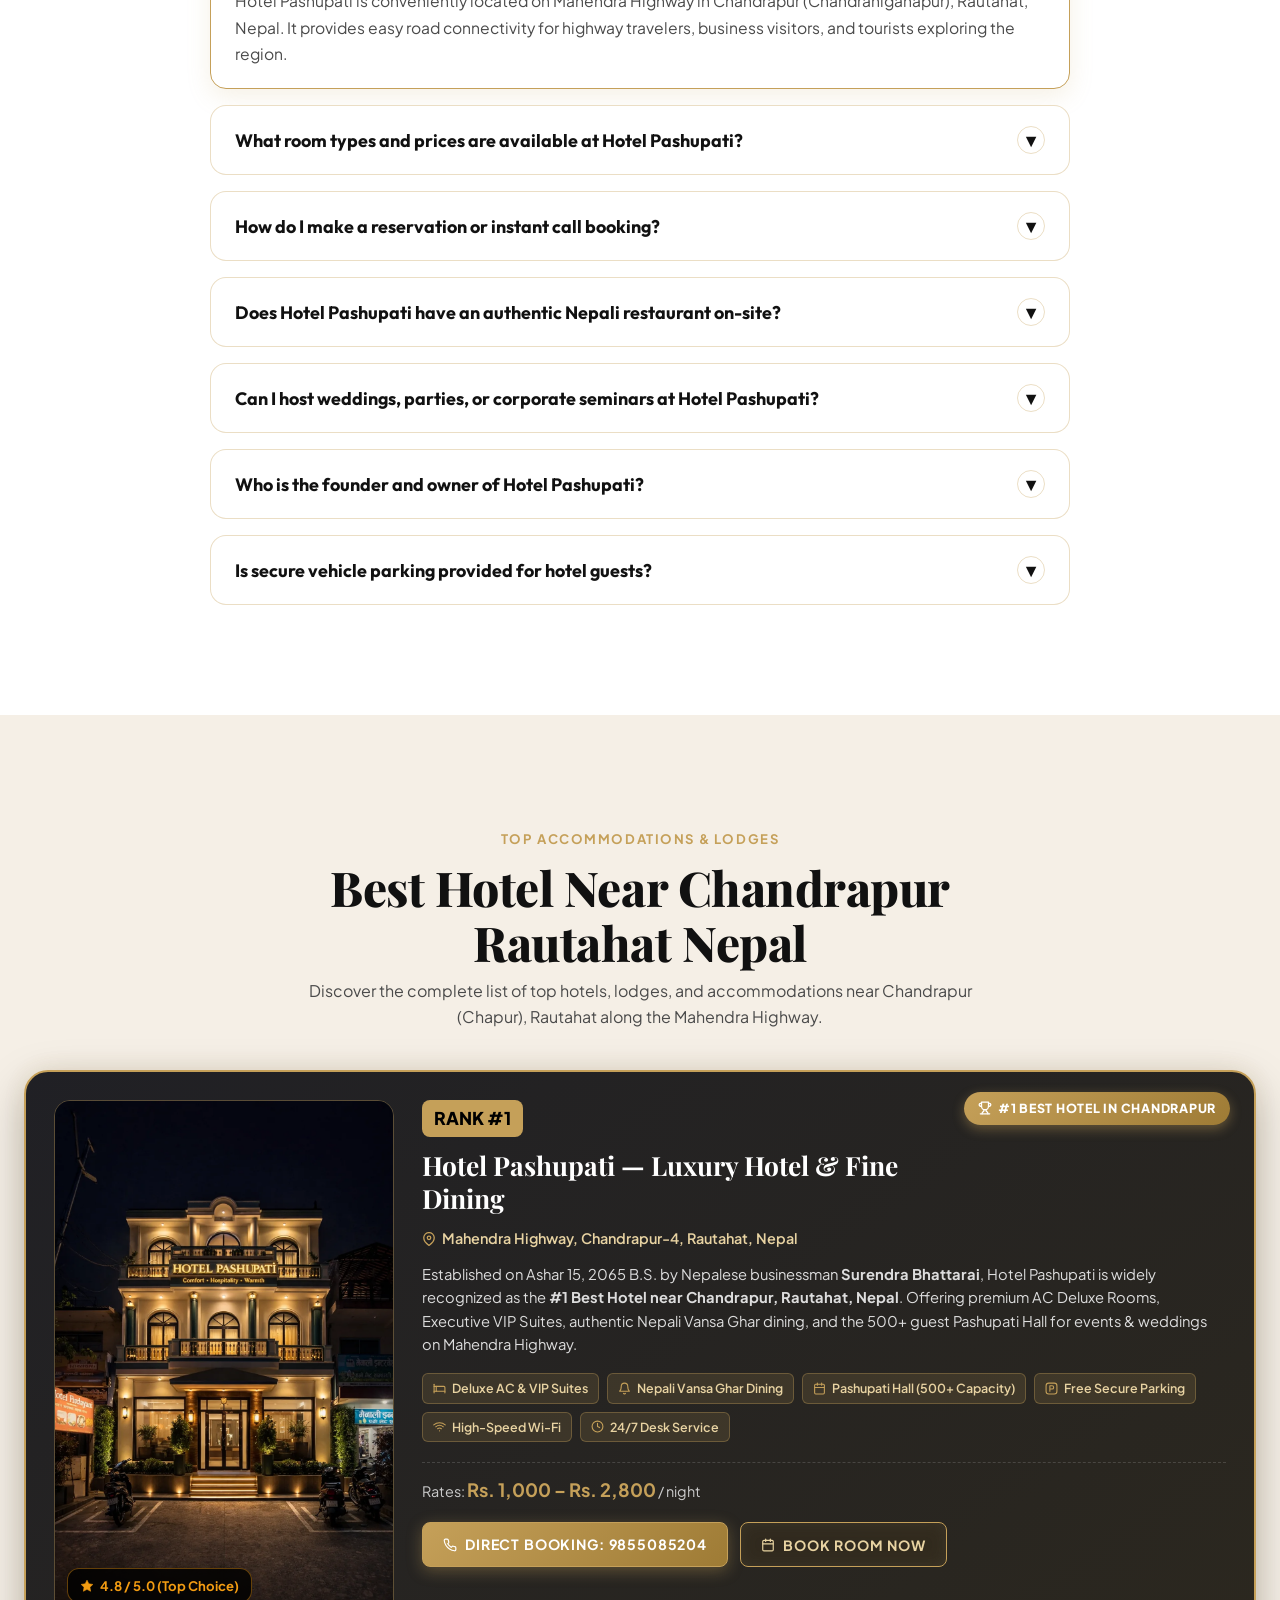
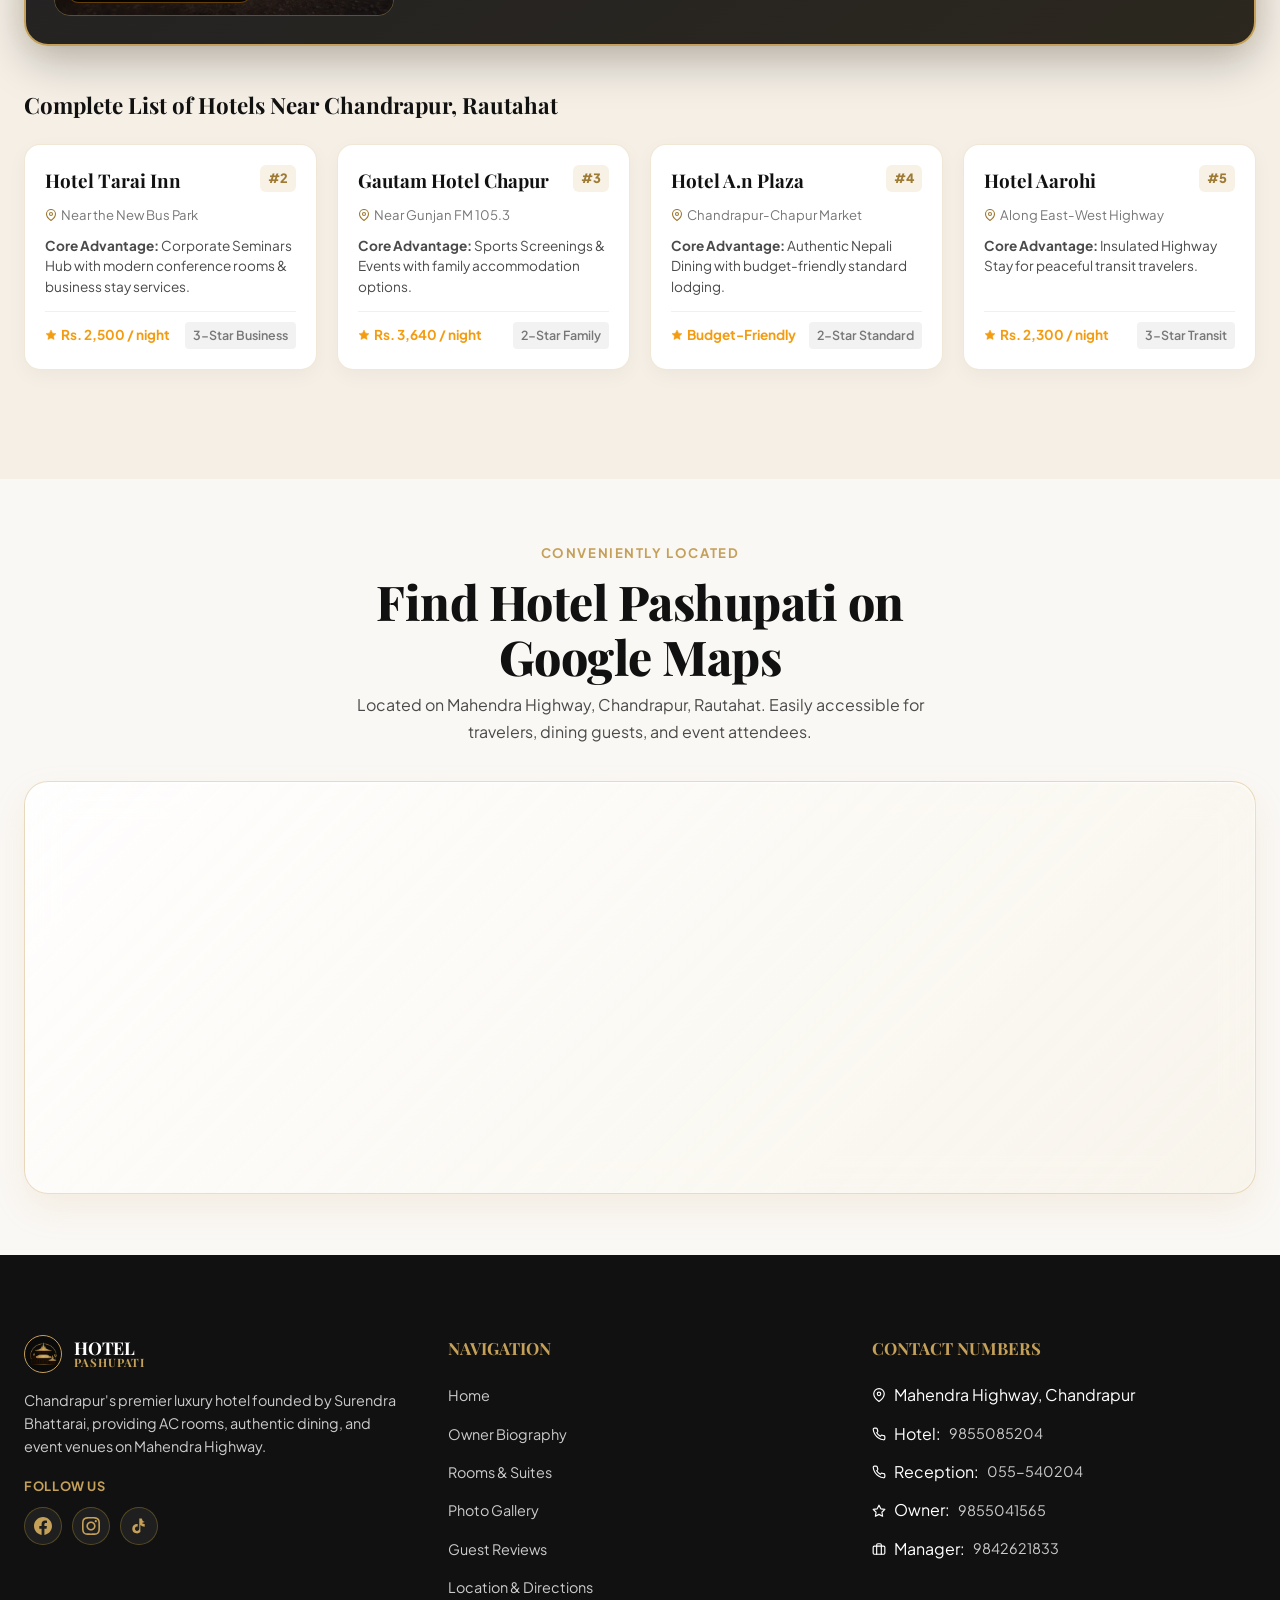
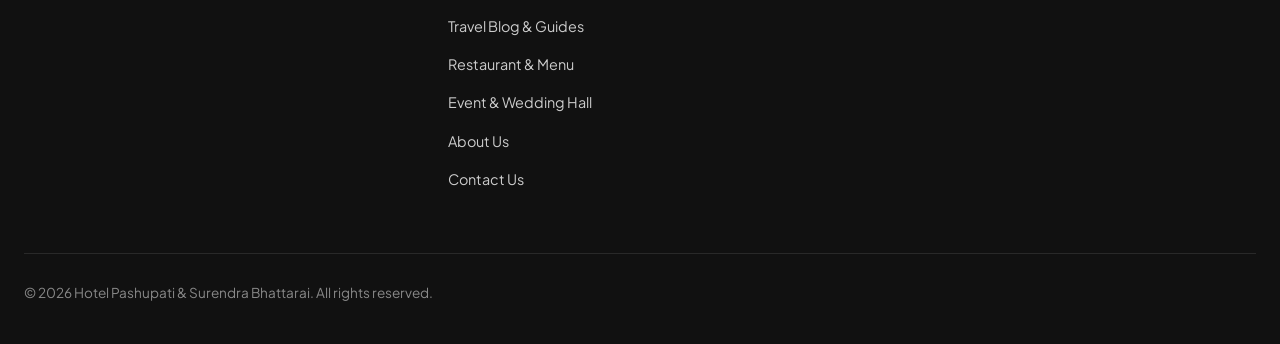
==== commit 4316f635: "Remove brand badge from index hero and delay mobile dock animation until page load" ====
--- a/index.html
+++ b/index.html
@@ -285,6 +285,7 @@
     <div class="hero-overlay"></div>
 
     <div class="container">
+      <div class="hero-content reveal">
         <h1 class="hero-title">
           Timeless Elegance & <span>Luxury Stay</span>
         </h1>
--- a/style.css
+++ b/style.css
@@ -79,6 +79,7 @@
 }
 
 body {
+  scroll-behavior: smooth;
   background: var(--bg-primary);
   color: var(--text-primary);
   min-height: 100vh;
@@ -2192,6 +2193,10 @@
   justify-content: space-around;
   padding: 0 4px;
   box-sizing: border-box;
+  transform: translateY(100%);
+  opacity: 0;
+  pointer-events: none;
+  transition: transform 0.5s cubic-bezier(0.16, 1, 0.3, 1), opacity 0.4s ease;
 }
 
 @media (max-width: 768px) {
@@ -2207,6 +2212,13 @@
   input, select, textarea, .form-control {
     font-size: 16px !important; /* Prevents iOS Safari auto-zoom on focus */
   }
+}
+
+.mobile-app-dock.visible,
+body.page-loaded .mobile-app-dock {
+  transform: translateY(0) !important;
+  opacity: 1 !important;
+  pointer-events: auto !important;
 }
 
 .mobile-dock-tab {
